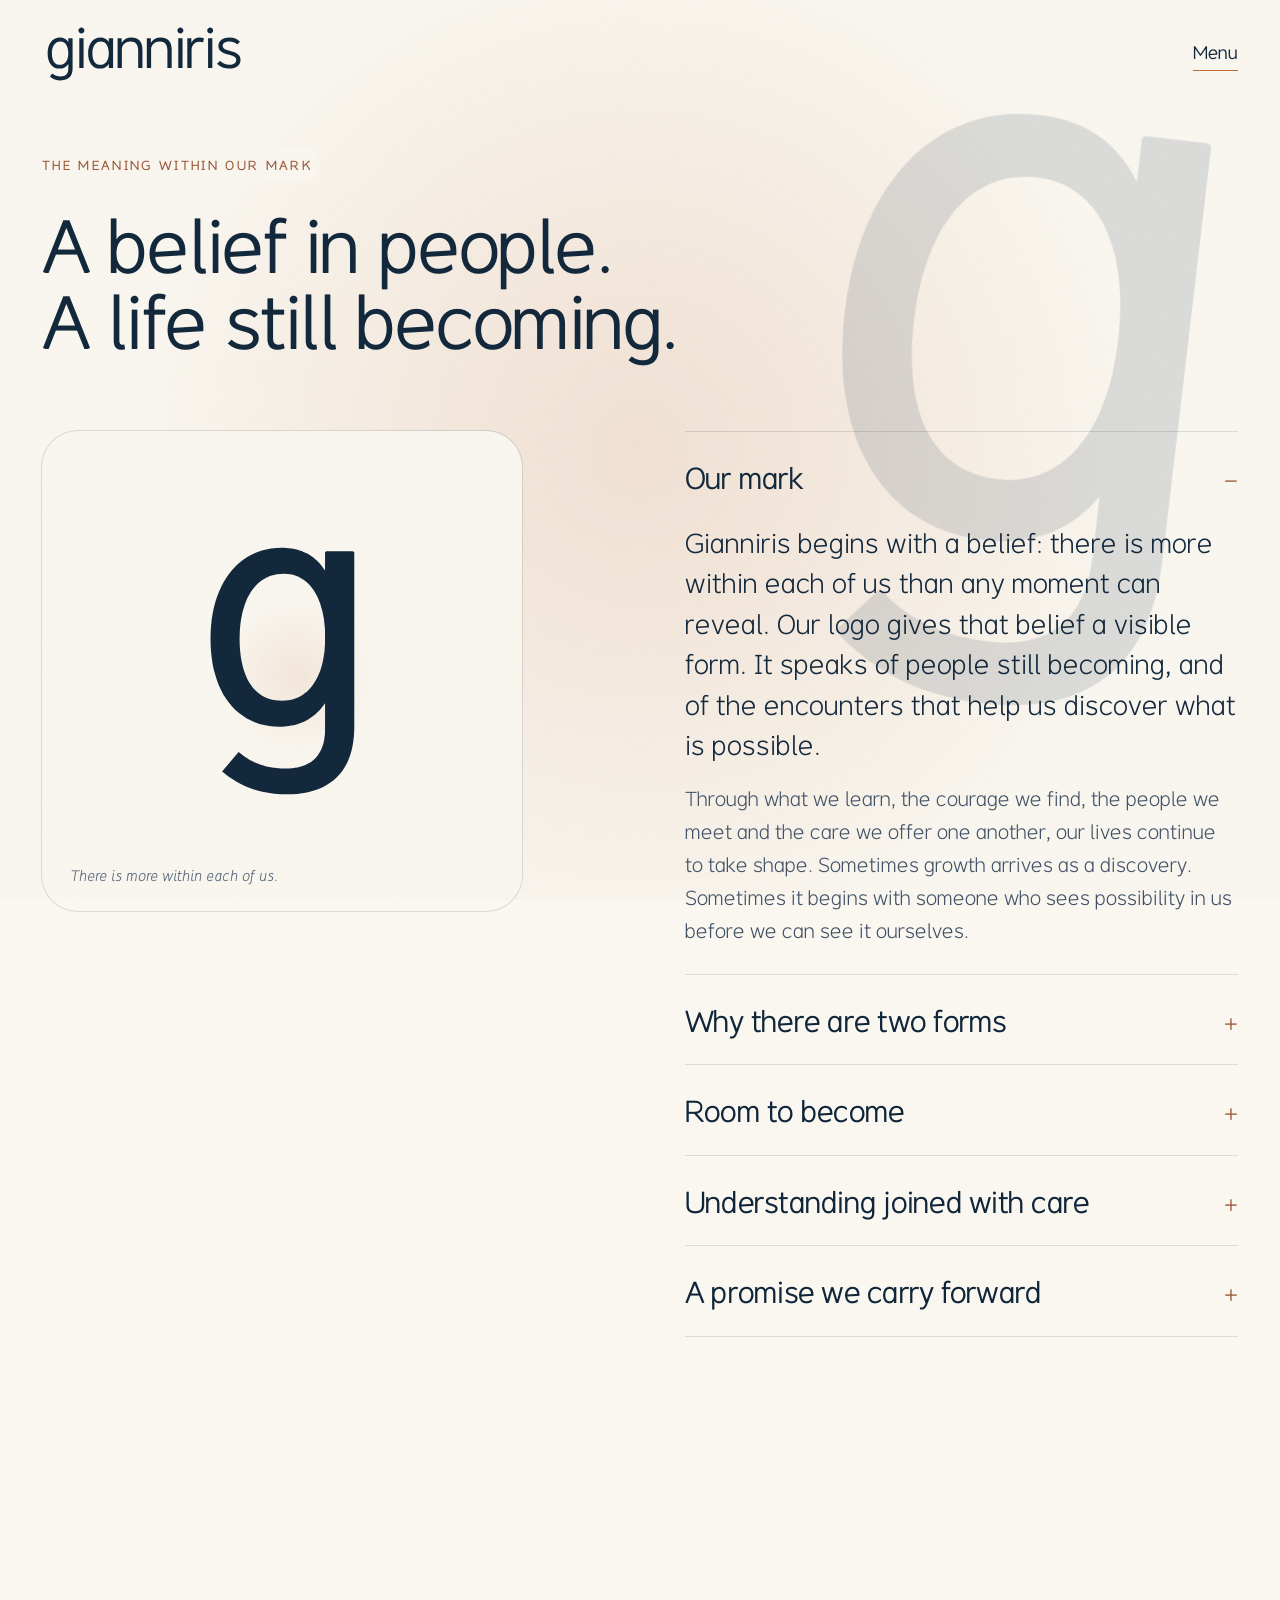
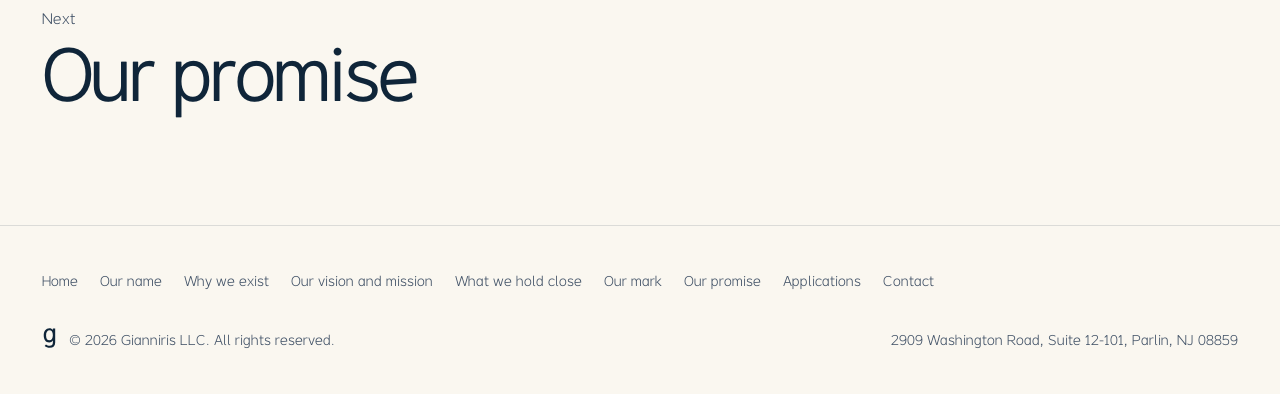
==== mark/index.html @ 57e2efe3 "C-WEB-20261125-01 Gianniris website first publish" ====
<!doctype html>
<html lang="en" data-mode="light" data-tone="day">
<head>
<meta charset="utf-8">
<meta name="viewport" content="width=device-width, initial-scale=1, viewport-fit=cover">
<title>Our mark | Gianniris</title>
<link rel="canonical" href="https://gianniris.com/mark/">
<meta name="description" content="A belief in people. A life still becoming.">
<link rel="icon" href="/img/favicon-32.png" sizes="32x32">
<link rel="apple-touch-icon" href="/img/apple-touch-icon.png">
<link rel="preload" href="/fonts/Gianniris-Medium.otf" as="font" type="font/otf" crossorigin>
<script>if(/^#dark(:|$)/.test(location.hash))document.documentElement.setAttribute('data-mode','dark')</script>
<link rel="stylesheet" href="/site.css">
</head>
<body class="p-mark" data-page="mark">
<div id="world" aria-hidden="true"><div class="halo"></div><div class="art" id="wart"><svg class="f" id="wa" viewBox="0 0 340 280"><path d="M211.5 28.3 L211.4 28.3 L211.3 28.4 L211.1 28.4 L211.0 28.4 L210.9 28.4 L210.8 28.5 L210.7 28.5 L210.6 28.6 L210.5 28.6 L210.4 28.7 L210.3 28.8 L210.2 28.9 L210.2 28.9 L210.1 29.0 L210.1 29.1 L210.0 29.2 L210.0 29.3 L209.9 29.5 L209.9 29.6 L209.9 29.7 L209.9 29.8 L209.9 30.0 L209.9 30.1 L209.9 46.4 L208.7 44.7 L207.5 43.0 L206.3 41.4 L205.0 39.9 L203.7 38.5 L202.3 37.1 L200.9 35.8 L199.4 34.6 L197.9 33.4 L196.4 32.3 L194.8 31.3 L193.1 30.4 L191.4 29.5 L189.7 28.8 L187.9 28.0 L186.1 27.4 L184.2 26.8 L182.2 26.4 L180.2 25.9 L178.2 25.6 L176.1 25.3 L173.9 25.2 L171.7 25.0 L169.4 25.0 L164.3 25.2 L159.4 25.7 L154.7 26.6 L150.1 27.8 L145.7 29.4 L141.6 31.3 L137.6 33.4 L133.8 35.9 L130.2 38.7 L126.8 41.8 L123.6 45.1 L120.7 48.7 L117.9 52.6 L115.4 56.7 L113.1 61.1 L111.0 65.7 L109.1 70.5 L107.5 75.6 L106.1 80.8 L105.0 86.3 L104.1 91.9 L103.5 97.7 L103.1 103.7 L103.0 109.9 L103.1 115.9 L103.5 121.8 L104.1 127.5 L104.9 133.0 L106.0 138.3 L107.4 143.4 L108.9 148.3 L110.7 153.0 L112.7 157.4 L114.9 161.6 L117.4 165.5 L120.1 169.2 L122.9 172.7 L126.0 175.9 L129.3 178.8 L132.8 181.4 L136.4 183.8 L140.3 185.8 L144.3 187.6 L148.6 189.1 L153.0 190.2 L157.6 191.0 L162.3 191.5 L167.3 191.7 L169.6 191.7 L171.8 191.5 L174.0 191.4 L176.2 191.1 L178.3 190.7 L180.3 190.3 L182.4 189.8 L184.4 189.2 L186.3 188.6 L188.2 187.8 L190.1 187.0 L191.9 186.1 L193.6 185.2 L195.3 184.1 L197.0 183.0 L198.6 181.8 L200.2 180.6 L201.7 179.2 L203.2 177.8 L204.6 176.3 L206.0 174.8 L207.3 173.1 L208.6 171.4 L209.9 169.7 L209.9 192.9 L209.8 196.1 L209.6 199.1 L209.2 202.0 L208.8 204.7 L208.2 207.3 L207.4 209.8 L206.6 212.1 L205.6 214.2 L204.4 216.3 L203.2 218.2 L201.8 219.9 L200.3 221.5 L198.7 223.0 L197.0 224.4 L195.1 225.6 L193.1 226.6 L191.0 227.6 L188.8 228.4 L186.5 229.1 L184.1 229.7 L181.6 230.1 L178.9 230.4 L176.2 230.6 L173.3 230.7 L171.0 230.6 L168.7 230.6 L166.5 230.4 L164.4 230.2 L162.3 230.0 L160.2 229.7 L158.2 229.4 L156.2 229.0 L154.2 228.5 L152.4 228.0 L150.5 227.4 L148.7 226.8 L146.9 226.1 L145.1 225.4 L143.4 224.6 L141.7 223.8 L140.1 222.9 L138.5 222.0 L136.9 221.0 L135.3 220.0 L133.7 218.9 L132.2 217.7 L130.7 216.5 L129.2 215.3 L113.8 233.4 L115.9 235.1 L117.9 236.7 L120.0 238.3 L122.2 239.8 L124.4 241.2 L126.6 242.6 L128.9 243.9 L131.2 245.1 L133.6 246.3 L136.0 247.4 L138.4 248.4 L140.9 249.3 L143.5 250.2 L146.0 251.0 L148.6 251.7 L151.3 252.4 L154.0 252.9 L156.7 253.4 L159.5 253.8 L162.3 254.2 L165.2 254.5 L168.0 254.7 L171.0 254.8 L173.9 254.8 L179.0 254.7 L183.8 254.4 L188.4 253.8 L192.9 253.0 L197.1 252.0 L201.1 250.8 L204.9 249.3 L208.5 247.6 L211.9 245.7 L215.1 243.6 L218.1 241.3 L220.9 238.7 L223.4 236.0 L225.8 233.0 L227.9 229.8 L229.8 226.4 L231.5 222.7 L233.0 218.9 L234.2 214.8 L235.2 210.6 L236.0 206.1 L236.6 201.4 L236.9 196.5 L237.0 191.4 L237.0 30.1 L237.0 30.0 L237.0 29.8 L237.0 29.7 L237.0 29.6 L237.0 29.5 L236.9 29.3 L236.9 29.2 L236.8 29.1 L236.8 29.0 L236.7 28.9 L236.7 28.9 L236.6 28.8 L236.5 28.7 L236.4 28.6 L236.3 28.6 L236.2 28.5 L236.1 28.5 L236.0 28.4 L235.9 28.4 L235.8 28.4 L235.7 28.4 L235.5 28.3 L235.4 28.3 L235.2 28.3 L211.7 28.3ZM166.6 167.4 L163.6 167.1 L160.7 166.6 L158.0 165.8 L155.3 164.9 L152.8 163.7 L150.4 162.3 L148.2 160.8 L146.0 159.0 L144.0 157.0 L142.1 154.9 L140.4 152.5 L138.8 150.0 L137.3 147.2 L136.0 144.3 L134.8 141.2 L133.7 137.9 L132.8 134.4 L132.0 130.8 L131.3 126.9 L130.8 122.9 L130.4 118.7 L130.2 114.4 L130.1 109.9 L130.2 105.4 L130.4 101.1 L130.8 96.8 L131.3 92.8 L132.0 88.9 L132.8 85.1 L133.8 81.5 L134.9 78.0 L136.1 74.7 L137.5 71.6 L139.1 68.7 L140.7 65.9 L142.6 63.4 L144.5 61.0 L146.6 58.8 L148.8 56.8 L151.2 55.1 L153.7 53.5 L156.3 52.2 L159.1 51.1 L162.0 50.3 L165.0 49.7 L168.2 49.3 L171.5 49.2 L174.4 49.3 L177.2 49.6 L179.9 50.2 L182.5 51.0 L185.0 52.0 L187.4 53.3 L189.7 54.7 L191.9 56.4 L194.0 58.3 L196.0 60.4 L197.8 62.6 L199.5 65.1 L201.1 67.8 L202.6 70.7 L203.9 73.7 L205.2 76.9 L206.2 80.4 L207.2 83.9 L208.0 87.7 L208.7 91.6 L209.2 95.7 L209.6 100.0 L209.8 104.4 L209.9 109.0 L209.8 113.4 L209.5 117.7 L209.2 121.9 L208.6 125.9 L207.9 129.7 L207.1 133.4 L206.1 136.9 L205.0 140.3 L203.7 143.4 L202.3 146.4 L200.7 149.2 L199.1 151.8 L197.3 154.3 L195.3 156.5 L193.3 158.6 L191.1 160.4 L188.8 162.1 L186.4 163.5 L183.9 164.7 L181.3 165.7 L178.5 166.5 L175.7 167.1 L172.7 167.4 L169.7 167.5Z"/></svg><svg class="f c" id="wb" viewBox="0 0 340 280"><path d="M0 0Z"/></svg></div></div>
<header class="bar" id="bar"><div class="wrap"><a class="home" href="/" aria-label="Gianniris home"><svg class="wordmark" viewBox="-6.6 -81.8 363.0 113.8" role="img" aria-label="Gianniris"><path class="i" d="M40.70 -53.00C40.40 -53.00 40.20 -52.80 40.20 -52.50L40.20 -46.10C36.80 -51.40 32.00 -54.10 25.40 -54.10C11.70 -54.10 3.40 -42.50 3.40 -26.00C3.40 -9.70 11.40 1.10 24.70 1.10C31.40 1.10 36.60 -1.80 40.20 -7.30L40.20 1.50C40.20 10.80 35.20 15.20 26.70 15.20C20.50 15.20 15.80 13.30 11.70 9.90L7.40 15.10C12.60 19.60 19.10 22.00 26.90 22.00C40.50 22.00 47.80 14.80 47.80 1.00L47.80 -52.50C47.80 -52.80 47.60 -53.00 47.30 -53.00ZM25.50 -5.70C16.20 -5.70 11.00 -13.30 11.00 -26.00C11.00 -38.80 16.50 -47.30 26.10 -47.30C34.90 -47.30 40.20 -39.20 40.20 -26.30C40.20 -13.60 34.50 -5.70 25.50 -5.70ZM59.70 -0.50C59.70 -0.20 59.90 0.00 60.20 0.00L66.80 0.00C67.10 0.00 67.30 -0.20 67.30 -0.50L67.30 -52.50C67.30 -52.80 67.10 -53.00 66.80 -53.00L60.20 -53.00C59.90 -53.00 59.70 -52.80 59.70 -52.50ZM68.80 -66.50C68.80 -69.40 66.40 -71.80 63.50 -71.80C60.60 -71.80 58.20 -69.40 58.20 -66.50C58.20 -63.60 60.60 -61.20 63.50 -61.20C66.40 -61.20 68.80 -63.60 68.80 -66.50ZM112.20 -0.50C112.20 -0.20 112.40 0.00 112.70 0.00L119.30 0.00C119.60 0.00 119.80 -0.20 119.80 -0.50L119.80 -52.50C119.80 -52.80 119.60 -53.00 119.30 -53.00L112.70 -53.00C112.40 -53.00 112.20 -52.80 112.20 -52.50L112.20 -46.10C108.80 -51.40 104.00 -54.10 97.40 -54.10C83.70 -54.10 75.40 -42.50 75.40 -26.00C75.40 -9.70 83.40 1.10 96.70 1.10C103.40 1.10 108.60 -1.80 112.20 -7.30ZM97.50 -5.70C88.20 -5.70 83.00 -13.30 83.00 -26.00C83.00 -38.80 88.50 -47.30 98.10 -47.30C106.90 -47.30 112.20 -39.20 112.20 -26.30C112.20 -13.60 106.50 -5.70 97.50 -5.70ZM127.80 -0.50C127.80 -0.20 128.00 0.00 128.30 0.00L134.90 0.00C135.20 0.00 135.40 -0.20 135.40 -0.50L135.40 -32.90C135.40 -41.70 142.10 -47.30 151.00 -47.30C159.90 -47.30 164.40 -41.70 164.40 -31.90L164.40 -0.50C164.40 -0.20 164.60 0.00 164.90 0.00L171.50 0.00C171.80 0.00 172.00 -0.20 172.00 -0.50L172.00 -32.70C172.00 -46.60 164.90 -54.10 152.50 -54.10C144.80 -54.10 139.00 -50.90 135.00 -45.10L135.00 -52.50C135.00 -52.80 134.80 -53.00 134.50 -53.00L128.30 -53.00C128.00 -53.00 127.80 -52.80 127.80 -52.50ZM179.80 -0.50C179.80 -0.20 180.00 0.00 180.30 0.00L186.90 0.00C187.20 0.00 187.40 -0.20 187.40 -0.50L187.40 -32.90C187.40 -41.70 194.10 -47.30 203.00 -47.30C211.90 -47.30 216.40 -41.70 216.40 -31.90L216.40 -0.50C216.40 -0.20 216.60 0.00 216.90 0.00L223.50 0.00C223.80 0.00 224.00 -0.20 224.00 -0.50L224.00 -32.70C224.00 -46.60 216.90 -54.10 204.50 -54.10C196.80 -54.10 191.00 -50.90 187.00 -45.10L187.00 -52.50C187.00 -52.80 186.80 -53.00 186.50 -53.00L180.30 -53.00C180.00 -53.00 179.80 -52.80 179.80 -52.50ZM235.70 -0.50C235.70 -0.20 235.90 0.00 236.20 0.00L242.80 0.00C243.10 0.00 243.30 -0.20 243.30 -0.50L243.30 -52.50C243.30 -52.80 243.10 -53.00 242.80 -53.00L236.20 -53.00C235.90 -53.00 235.70 -52.80 235.70 -52.50ZM244.80 -66.50C244.80 -69.40 242.40 -71.80 239.50 -71.80C236.60 -71.80 234.20 -69.40 234.20 -66.50C234.20 -63.60 236.60 -61.20 239.50 -61.20C242.40 -61.20 244.80 -63.60 244.80 -66.50ZM251.80 -0.50C251.80 -0.20 252.00 0.00 252.30 0.00L258.90 0.00C259.20 0.00 259.40 -0.20 259.40 -0.50L259.40 -32.00C259.40 -41.40 265.50 -46.90 273.10 -46.90C275.50 -46.90 277.80 -46.50 279.90 -45.70L281.40 -52.80C279.10 -53.70 276.50 -54.10 274.10 -54.10C267.10 -54.10 261.90 -50.80 259.00 -44.80L259.00 -52.50C259.00 -52.80 258.80 -53.00 258.50 -53.00L252.30 -53.00C252.00 -53.00 251.80 -52.80 251.80 -52.50ZM288.70 -0.50C288.70 -0.20 288.90 0.00 289.20 0.00L295.80 0.00C296.10 0.00 296.30 -0.20 296.30 -0.50L296.30 -52.50C296.30 -52.80 296.10 -53.00 295.80 -53.00L289.20 -53.00C288.90 -53.00 288.70 -52.80 288.70 -52.50ZM297.80 -66.50C297.80 -69.40 295.40 -71.80 292.50 -71.80C289.60 -71.80 287.20 -69.40 287.20 -66.50C287.20 -63.60 289.60 -61.20 292.50 -61.20C295.40 -61.20 297.80 -63.60 297.80 -66.50ZM345.10 -47.20C340.50 -51.70 334.40 -54.10 327.30 -54.10C314.90 -54.10 307.10 -48.20 307.10 -39.10C307.10 -30.20 314.00 -26.80 324.70 -24.00C334.10 -21.50 338.80 -19.40 338.80 -14.30C338.80 -9.00 334.20 -5.70 326.80 -5.70C320.10 -5.70 314.60 -8.10 310.10 -12.30C309.80 -12.50 309.60 -12.50 309.40 -12.20L305.00 -7.80C304.90 -7.60 304.70 -7.60 304.70 -7.40C304.70 -7.20 304.90 -7.20 305.10 -7.10C310.70 -1.70 318.00 1.10 326.60 1.10C339.00 1.10 346.40 -5.10 346.40 -14.80C346.40 -23.50 339.60 -27.50 328.50 -30.40C319.10 -32.90 314.70 -34.60 314.70 -39.70C314.70 -44.50 319.40 -47.30 327.00 -47.30C332.20 -47.30 336.60 -45.50 340.20 -42.30C340.50 -42.10 340.70 -42.10 341.00 -42.40L345.00 -46.40C345.30 -46.70 345.30 -46.90 345.10 -47.20Z"/></svg></a><a class="menu" id="menu" href="#pages">Menu</a></div></header>
<nav id="nav" class="over" aria-label="Menu" hidden><div class="wrap"><div class="bigl"><a href="/name/">Our name</a><a href="/why/">Why we exist</a><a href="/vision/">Our vision and mission</a><a href="/values/">What we hold close</a><a href="/mark/" aria-current="page">Our mark</a><a href="/promise/">Our promise</a></div><div class="small"><a href="/#applications">Applications</a><a href="/#contact">Contact</a><button class="mode" id="mode" type="button" aria-pressed="false" aria-label="Dark mode"><span class="knob" aria-hidden="true"></span><span class="txt">Dark</span></button></div></div></nav>
<main id="top">
  <section class="scene full" id="mark" data-t="day">
    <div class="wrap">
      <p class="chapter" data-reveal><i>VII</i>The meaning within our mark</p>
      <h1 class="big" data-reveal style="--d:1;max-width:12em">A belief in people. A life still becoming.</h1>
      <div class="markgrid">
        <div class="markart" id="markart" data-focus="intro" aria-hidden="true">
          <div class="g"></div>
          <svg viewBox="0 0 340 280"><path class="fa" d="M211.4 28.3 L211.3 28.4 L211.1 28.4 L211.0 28.4 L210.9 28.4 L210.8 28.5 L210.7 28.5 L210.6 28.6 L210.5 28.6 L210.4 28.7 L210.3 28.8 L210.2 28.9 L210.2 28.9 L210.1 29.0 L210.1 29.1 L210.0 29.2 L210.0 29.3 L209.9 29.5 L209.9 29.6 L209.9 29.7 L209.9 29.8 L209.9 30.0 L209.9 30.1 L209.9 46.4 L208.7 44.7 L207.5 43.0 L206.3 41.4 L205.0 39.9 L203.7 38.5 L202.3 37.1 L200.9 35.8 L199.4 34.6 L197.9 33.4 L196.4 32.3 L194.8 31.3 L193.1 30.4 L191.4 29.5 L189.7 28.8 L187.9 28.0 L186.1 27.4 L184.2 26.8 L182.2 26.4 L180.2 25.9 L178.2 25.6 L176.1 25.3 L173.9 25.2 L171.7 25.0 L169.4 25.0 L164.3 25.2 L159.4 25.7 L154.7 26.6 L150.1 27.8 L145.7 29.4 L141.6 31.3 L137.6 33.4 L133.8 35.9 L130.2 38.7 L126.8 41.8 L123.6 45.1 L120.7 48.7 L117.9 52.6 L115.4 56.7 L113.1 61.1 L111.0 65.7 L109.1 70.5 L107.5 75.6 L106.1 80.8 L105.0 86.3 L104.1 91.9 L103.5 97.7 L103.1 103.7 L103.0 109.9 L103.1 115.9 L103.5 121.8 L104.1 127.5 L104.9 133.0 L106.0 138.3 L107.4 143.4 L108.9 148.3 L110.7 153.0 L112.7 157.4 L114.9 161.6 L117.4 165.5 L120.1 169.2 L122.9 172.7 L126.0 175.9 L129.3 178.8 L132.8 181.4 L136.4 183.8 L140.3 185.8 L144.3 187.6 L148.6 189.1 L153.0 190.2 L157.6 191.0 L162.3 191.5 L167.3 191.7 L169.6 191.7 L171.8 191.5 L174.0 191.4 L176.2 191.1 L178.3 190.7 L180.3 190.3 L182.4 189.8 L184.4 189.2 L186.3 188.6 L188.2 187.8 L190.1 187.0 L191.9 186.1 L193.6 185.2 L195.3 184.1 L197.0 183.0 L198.6 181.8 L200.2 180.6 L201.7 179.2 L203.2 177.8 L204.6 176.3 L206.0 174.8 L207.3 173.1 L208.6 171.4 L209.9 169.7 L209.9 192.9 L209.8 196.1 L209.6 199.1 L209.2 202.0 L209.0 203.5 L211.5 203.5 L211.5 28.3ZM163.6 167.1 L160.7 166.6 L158.0 165.8 L155.3 164.9 L152.8 163.7 L150.4 162.3 L148.2 160.8 L146.0 159.0 L144.0 157.0 L142.1 154.9 L140.4 152.5 L138.8 150.0 L137.3 147.2 L136.0 144.3 L134.8 141.2 L133.7 137.9 L132.8 134.4 L132.0 130.8 L131.3 126.9 L130.8 122.9 L130.4 118.7 L130.2 114.4 L130.1 109.9 L130.2 105.4 L130.4 101.1 L130.8 96.8 L131.3 92.8 L132.0 88.9 L132.8 85.1 L133.8 81.5 L134.9 78.0 L136.1 74.7 L137.5 71.6 L139.1 68.7 L140.7 65.9 L142.6 63.4 L144.5 61.0 L146.6 58.8 L148.8 56.8 L151.2 55.1 L153.7 53.5 L156.3 52.2 L159.1 51.1 L162.0 50.3 L165.0 49.7 L168.2 49.3 L171.5 49.2 L174.4 49.3 L177.2 49.6 L179.9 50.2 L182.5 51.0 L185.0 52.0 L187.4 53.3 L189.7 54.7 L191.9 56.4 L194.0 58.3 L196.0 60.4 L197.8 62.6 L199.5 65.1 L201.1 67.8 L202.6 70.7 L203.9 73.7 L205.2 76.9 L206.2 80.4 L207.2 83.9 L208.0 87.7 L208.7 91.6 L209.2 95.7 L209.6 100.0 L209.8 104.4 L209.9 109.0 L209.8 113.4 L209.5 117.7 L209.2 121.9 L208.6 125.9 L207.9 129.7 L207.1 133.4 L206.1 136.9 L205.0 140.3 L203.7 143.4 L202.3 146.4 L200.7 149.2 L199.1 151.8 L197.3 154.3 L195.3 156.5 L193.3 158.6 L191.1 160.4 L188.8 162.1 L186.4 163.5 L183.9 164.7 L181.3 165.7 L178.5 166.5 L175.7 167.1 L172.7 167.4 L169.7 167.5 L166.6 167.4Z"/><path class="fb" d="M211.4 28.3 L211.3 28.4 L211.1 28.4 L211.0 28.4 L210.9 28.4 L210.8 28.5 L210.7 28.5 L210.6 28.6 L210.5 28.6 L210.4 28.7 L210.3 28.8 L210.2 28.9 L210.2 28.9 L210.1 29.0 L210.1 29.1 L210.0 29.2 L210.0 29.3 L209.9 29.5 L209.9 29.6 L209.9 29.7 L209.9 29.8 L209.9 30.0 L209.9 30.1 L209.9 46.4 L209.7 46.2 L209.7 103.0 L209.8 104.4 L209.9 109.0 L209.8 113.4 L209.7 114.7 L209.7 169.9 L209.9 169.7 L209.9 192.9 L209.8 196.1 L209.7 197.3 L209.7 203.5 L209.0 203.5 L208.8 204.7 L208.2 207.3 L207.4 209.8 L206.6 212.1 L205.6 214.2 L204.4 216.3 L203.2 218.2 L201.8 219.9 L200.3 221.5 L198.7 223.0 L197.0 224.4 L195.1 225.6 L193.1 226.6 L191.0 227.6 L188.8 228.4 L186.5 229.1 L184.1 229.7 L181.6 230.1 L178.9 230.4 L176.2 230.6 L173.3 230.7 L171.0 230.6 L168.7 230.6 L166.5 230.4 L164.4 230.2 L162.3 230.0 L160.2 229.7 L158.2 229.4 L156.2 229.0 L154.2 228.5 L152.4 228.0 L150.5 227.4 L148.7 226.8 L146.9 226.1 L145.1 225.4 L143.4 224.6 L141.7 223.8 L140.1 222.9 L138.5 222.0 L136.9 221.0 L135.3 220.0 L133.7 218.9 L132.2 217.7 L130.7 216.5 L129.2 215.3 L113.8 233.4 L115.9 235.1 L117.9 236.7 L120.0 238.3 L122.2 239.8 L124.4 241.2 L126.6 242.6 L128.9 243.9 L131.2 245.1 L133.6 246.3 L136.0 247.4 L138.4 248.4 L140.9 249.3 L143.5 250.2 L146.0 251.0 L148.6 251.7 L151.3 252.4 L154.0 252.9 L156.7 253.4 L159.5 253.8 L162.3 254.2 L165.2 254.5 L168.0 254.7 L171.0 254.8 L173.9 254.8 L179.0 254.7 L183.8 254.4 L188.4 253.8 L192.9 253.0 L197.1 252.0 L201.1 250.8 L204.9 249.3 L208.5 247.6 L211.9 245.7 L215.1 243.6 L218.1 241.3 L220.9 238.7 L223.4 236.0 L225.8 233.0 L227.9 229.8 L229.8 226.4 L231.5 222.7 L233.0 218.9 L234.2 214.8 L235.2 210.6 L236.0 206.1 L236.6 201.4 L236.9 196.5 L237.0 191.4 L237.0 30.1 L237.0 30.0 L237.0 29.8 L237.0 29.7 L237.0 29.6 L237.0 29.5 L236.9 29.3 L236.9 29.2 L236.8 29.1 L236.8 29.0 L236.7 28.9 L236.7 28.9 L236.6 28.8 L236.5 28.7 L236.4 28.6 L236.3 28.6 L236.2 28.5 L236.1 28.5 L236.0 28.4 L235.9 28.4 L235.8 28.4 L235.7 28.4 L235.5 28.3 L235.4 28.3 L235.2 28.3 L211.7 28.3 L211.5 28.3Z"/></svg>
          <span class="cap" id="markcap">There is more within each of us.</span>
        </div>
        <div class="parts acc"><details name="mark" data-part="intro" data-cap="There is more within each of us." open><summary><h2>Our mark</h2></summary><div class="d">
            <p class="lead">Gianniris begins with a belief: there is more within each of us than any moment can reveal. Our logo gives that belief a visible form. It speaks of people still becoming, and of the encounters that help us discover what is possible.</p>
            <p>Through what we learn, the courage we find, the people we meet and the care we offer one another, our lives continue to take shape. Sometimes growth arrives as a discovery. Sometimes it begins with someone who sees possibility in us before we can see it ourselves.</p></div></details>
<details name="mark" data-part="forms" data-cap="Two forms, turned toward each other."><summary><h2>Why there are two forms</h2></summary><div class="d">
            <p>Our mark is a lowercase g, drawn in two distinct forms that turn toward one another. Each has its own shape and character. Together, they make a letter that neither could make alone.</p>
            <p>There are two because human encounters are at the heart of becoming. A teacher notices a strength. A friend listens without judgment. A mentor offers encouragement. Someone takes the time to understand, and that care helps another person find the confidence to grow.</p>
            <p>The forms can represent a person and someone who believes in their potential. Their meaning leaves room for many relationships, and for the ways we give and receive care throughout our lives. Each remains distinct. Each brings something of their own to the encounter.</p>
            <p>We carry something of those encounters forward in our choices, our confidence and the possibilities we become willing to pursue. In time, we may become the person who helps someone else believe.</p></div></details>
<details name="mark" data-part="room" data-cap="Room to become."><summary><h2>Room to become</h2></summary><div class="d">
            <p>As the two forms part, a curved, open space appears between them. It gives each room to remain itself, and room for something new to emerge.</p>
            <p>That openness matters. We cannot choose another person's dreams or decide who they should become. We can offer understanding, create opportunity, and care enough to walk beside them as they find their way. Their direction remains their own.</p>
            <p>The gentle curves give the mark a sense of movement and possibility. Becoming continues through every age and chapter of life. There is always room to learn, to discover a strength, to begin again, or to help another person go further.</p></div></details>
<details name="mark" data-part="color" data-cap="Understanding joined with care."><summary><h2>Understanding joined with care</h2></summary><div class="d">
            <p>The deep navy brings a sense of thoughtfulness and steadiness. The warm copper brings the warmth of human presence. Together, they reflect the meaning at the heart of Gianniris: thought and understanding joined with care.</p>
            <p>Understanding helps us recognize what someone needs, what they carry, and what might become possible for them. Care gives us a reason to act on what we see. Their meeting is where our work begins.</p>
            <div class="sw"><span><i style="background:#0F2539"></i>Navy</span><span><i style="background:#C26633"></i>Copper</span><span><i style="background:#FAF7F0"></i>Ivory</span></div></div></details>
<details name="mark" data-part="promise" data-cap="May the good continue."><summary><h2>A promise we carry forward</h2></summary><div class="d">
            <p>Our logo reminds us of the responsibility we accept whenever our work becomes part of someone's life. Its meaning will grow through the care with which we do that work, and through what becomes possible for others because of it.</p>
            <p>May it give a student more confidence to wonder. A parent more room to be present. Someone facing uncertainty the courage to begin again. May the things we create help people discover their own direction and grow into possibilities they have yet to imagine.</p>
            <p>And may the good continue through them, reaching lives we may never know. That is what we hope our mark will come to stand for: people becoming more fully themselves, and carrying the care they have received into the lives of others.</p></div></details>
</div></div></div></section>
<a class="next" href="/promise/" data-t="day"><span class="wrap"><small>Next</small><b>Our promise</b></span></a>
</main>
<footer>
  <div class="wrap"><span class="sr" id="say" role="status"></span><nav class="pages" id="pages" aria-label="Pages"><a href="/">Home</a><a href="/name/">Our name</a><a href="/why/">Why we exist</a><a href="/vision/">Our vision and mission</a><a href="/values/">What we hold close</a><a href="/mark/">Our mark</a><a href="/promise/">Our promise</a><a href="/#applications">Applications</a><a href="/#contact">Contact</a></nav>
    <div class="row">
      <svg viewBox="105 60 190 280" aria-hidden="true"><path class="fa" transform="translate(115.9,252.7) scale(3.285)" d="M39.40 -53.00C39.00 -53.00 38.80 -52.80 38.80 -52.40L38.80 -47.00C35.80 -51.70 31.50 -54.10 25.40 -54.10C11.70 -54.10 3.40 -42.50 3.40 -26.00C3.40 -9.70 11.40 1.10 24.70 1.10C30.80 1.10 35.60 -1.40 38.80 -6.20L38.80 1.50C38.80 10.10 34.40 14.00 26.70 14.00C20.50 14.00 16.00 12.30 12.10 8.90L7.00 14.90C12.30 19.50 19.00 22.00 26.90 22.00C40.50 22.00 47.80 14.80 47.80 1.00L47.80 -52.40C47.80 -52.80 47.60 -53.00 47.20 -53.00ZM25.50 -6.90C17.10 -6.90 12.40 -13.80 12.40 -26.00C12.40 -38.00 17.20 -46.10 26.10 -46.10C33.90 -46.10 38.80 -38.60 38.80 -26.30C38.80 -14.30 33.70 -6.90 25.50 -6.90Z"/></svg>
      <span>© 2026 Gianniris LLC. All rights reserved.</span>
    </div>
    <span>2909 Washington Road, Suite 12-101, Parlin, NJ 08859</span>
  </div>
</footer>
<script src="/site.js" defer></script>
</body>
</html>
---- site.css ----
/* Layout: a film in chapters. Ivory "day" scenes and navy "night" scenes alternate; the two forms of the mark travel through the story and meet in the promise. One face (Gianniris), large and quiet; copper only where care shows. */
@font-face{font-family:"Gianniris";src:url("/fonts/Gianniris-Regular.otf") format("opentype");font-weight:400;font-style:normal;font-display:swap}
@font-face{font-family:"Gianniris";src:url("/fonts/Gianniris-Medium.otf") format("opentype");font-weight:500;font-style:normal;font-display:swap}
@font-face{font-family:"Gianniris";src:url("/fonts/Gianniris-Semibold.otf") format("opentype");font-weight:600;font-style:normal;font-display:swap}
@font-face{font-family:"Gianniris";src:url("/fonts/Gianniris-Italic.otf") format("opentype");font-weight:400;font-style:italic;font-display:swap}
:root{
  --ground:#FAF7F0;  --ground-2:#F1EBDF;  --card:#FFFDF8;  --ink:#0F2539;  --ink-2:#55667A;  --line:rgba(15,37,57,.13);
  --copper:#C26633;  --copper-ink:#9A5634;
  --night:#0F2539;   --night-2:#0A1A29;   --night-ink:#FAF7F0; --night-sub:#B7C2CE; --night-line:rgba(250,247,240,.14);
  --glow:rgba(194,102,51,.30);  --shade:rgba(15,37,57,.35);
  --grain-op:.05;  --logo-op:.24;
  --brand-navy:#0F2539; --brand-copper:#C26633; --logo-copper:#C26633; --plate:#FAF7F0; --plate-ink:#55667A;
  --ff:"Gianniris","Avenir Next","Avenir","Nunito Sans",system-ui,-apple-system,sans-serif;
  --ease:cubic-bezier(.16,1,.3,1);
  --t-body:clamp(17px,.45vw + 15px,20px);
  --t-lead:clamp(21px,1vw + 16px,27px);
  --t-h3:clamp(26px,1.8vw + 18px,40px);
  --t-h2:clamp(40px,4.4vw + 18px,92px);
  --t-hero:clamp(48px,6.6vw + 16px,132px);
  --gl:max(22px,env(safe-area-inset-left,0px)); --gr:max(22px,env(safe-area-inset-right,0px));
  color-scheme:light;
}
:root[data-mode="dark"]{
  --ground:#000000;  --ground-2:#0E1013;  --card:#0B0D10;  --ink:#F3EEE4;  --ink-2:#A3ABB6;  --line:rgba(243,238,228,.13);
  --copper:#D2733C;  --copper-ink:#E3A17B;
  --night:#0C1825;   --night-2:#08121C;   --night-ink:#F3EEE4; --night-sub:#9AA6B3; --night-line:rgba(243,238,228,.12);
  --glow:rgba(210,115,60,.26);  --shade:rgba(0,0,0,.9);
  --grain-op:.07;  --logo-op:.3;  --logo-copper:#D2733C;
  color-scheme:dark;
}
*{box-sizing:border-box}
html{scroll-behavior:smooth;scroll-padding-top:110px;-webkit-text-size-adjust:100%}
body{margin:0;background:var(--ground);color:var(--ink);font:400 var(--t-body)/1.65 var(--ff);-webkit-font-smoothing:antialiased;text-rendering:optimizeLegibility;overflow-x:hidden;transition:background .6s var(--ease),color .6s var(--ease)}
body::before{content:"";position:fixed;inset:0 0 auto;height:env(safe-area-inset-top,0px);z-index:60;background:var(--ground)}
/* film grain */
body::after{content:"";position:fixed;inset:0;z-index:70;pointer-events:none;opacity:var(--grain-op);background-image:url("data:image/svg+xml;utf8,<svg xmlns='http://www.w3.org/2000/svg' width='160' height='160'><filter id='n'><feTurbulence type='fractalNoise' baseFrequency='.9' numOctaves='2' stitchTiles='stitch'/></filter><rect width='100%' height='100%' filter='url(%23n)'/></svg>")}
a{color:inherit}
/* no selecting or copying text, except the contact details */
body{-webkit-user-select:none;user-select:none;-webkit-touch-callout:none}
.contact address,.contact code,.contact .mailto{-webkit-user-select:text;user-select:text;-webkit-touch-callout:default}
img,svg{-webkit-user-drag:none;user-drag:none}
p{margin:0}
h1,h2,h3{margin:0;font-weight:500;letter-spacing:-.025em;text-wrap:balance}
.wrap{max-width:1240px;margin:0 auto;padding-left:var(--gl);padding-right:var(--gr)}
.chapter{display:flex;align-items:baseline;gap:18px;font-size:13px;font-weight:600;letter-spacing:.18em;text-transform:uppercase;color:var(--copper-ink)}
.chapter i{font-style:normal;font-weight:500;letter-spacing:.06em;color:var(--ink-2)}
.chapter::after{content:"";flex:1;max-width:120px;height:1px;background:currentColor;opacity:.4;align-self:center}
.night .chapter,.finale .chapter{color:var(--copper)} .night .chapter i,.finale .chapter i{color:var(--night-sub)}
:focus-visible{outline:2px solid var(--copper);outline-offset:4px;border-radius:4px}
.only-light{display:block} .only-dark{display:none}
:root[data-mode="dark"] .only-light{display:none} :root[data-mode="dark"] .only-dark{display:block}

/* reveal: elements rise into place as they enter. Starts faint, never hidden. */
.js [data-reveal]{opacity:.16;transform:translate3d(0,28px,0);transition:opacity 1.6s var(--ease),transform 1.6s var(--ease);transition-delay:calc(var(--d,0) * 110ms)}
.js [data-reveal].in{opacity:1;transform:none}
@media (prefers-reduced-motion:reduce){.js [data-reveal]{opacity:1;transform:none;transition:none}}

/* header */
.bar{position:fixed;top:env(safe-area-inset-top,0px);left:0;right:0;z-index:50;transition:background .5s var(--ease),box-shadow .5s var(--ease)}
.bar .wrap{display:flex;align-items:center;gap:16px;height:108px;transition:height .5s var(--ease)}
.bar.solid{background:color-mix(in srgb,var(--ground) 82%,transparent);backdrop-filter:blur(18px) saturate(1.3);-webkit-backdrop-filter:blur(18px) saturate(1.3);box-shadow:0 1px 0 var(--line)}
.wordmark{display:block;height:64px;width:auto}
@media (max-width:520px){.wordmark{height:48px}.bar .wrap{height:88px}}
.wordmark .i{fill:var(--ink);transition:fill .5s} .wordmark .c{fill:var(--logo-copper)}
.bar nav{margin-left:auto;display:flex;gap:2px}
.bar nav a{text-decoration:none;font-size:15px;font-weight:500;color:var(--ink-2);padding:8px 13px;border-radius:999px;transition:color .3s,background .3s}
.bar nav a:hover{color:var(--ink);background:color-mix(in srgb,var(--ink) 6%,transparent)}
@media (max-width:980px){.bar nav a:not(.keep){display:none}}
@media (max-width:350px){.wordmark{height:40px}}
.mode{display:inline-flex;align-items:center;gap:9px;padding:7px 13px 7px 8px;border-radius:999px;border:1px solid var(--line);background:transparent;color:var(--ink);font:500 14px var(--ff);cursor:pointer}
.mode .knob{width:32px;height:19px;border-radius:999px;border:1px solid var(--line);position:relative;background:var(--ground-2)}
.mode .knob::after{content:"";position:absolute;top:2px;left:2px;width:13px;height:13px;border-radius:50%;background:var(--copper);transition:transform .35s var(--ease)}
.mode[aria-pressed="true"] .knob::after{transform:translateX(13px)}

/* opening */
.hero{position:relative;min-height:min(100svh,980px);display:flex;align-items:center;overflow:hidden;padding-block:150px 110px}
.hero .wrap{position:relative;z-index:2;width:100%}
.hero .say{display:flex;flex-wrap:wrap;gap:6px 16px;align-items:center;font-size:15px;color:var(--ink-2);letter-spacing:.02em}
.hero .say b{font-weight:600;color:var(--ink);letter-spacing:.14em;text-transform:uppercase;font-size:13px}
.hero .say .dot{width:5px;height:5px;border-radius:50%;background:var(--copper)}
.hero h1{margin-top:30px;font-size:var(--t-hero);line-height:.98;letter-spacing:-.035em;max-width:10.5em}
.hero h1 .line{display:block;overflow:hidden;padding:.04em .08em .22em 0;margin-bottom:-.18em}
.hero h1 .line > span{display:block}
.hero h1 em{font-style:normal;color:var(--copper-ink)}
.hero .sub{margin-top:34px;font-size:var(--t-lead);color:var(--ink-2);max-width:26em;line-height:1.45}
.cue{position:absolute;left:50%;bottom:26px;z-index:2;transform:translateX(-50%);display:flex;flex-direction:column;align-items:center;gap:10px;font-size:12px;letter-spacing:.2em;text-transform:uppercase;color:var(--ink-2);text-decoration:none}
.cue i{width:1px;height:44px;background:linear-gradient(var(--ink-2),transparent);transform-origin:top}
@media (prefers-reduced-motion:no-preference){
  .hero h1 .line > span{animation:rise 1.5s var(--ease) both;animation-delay:calc(.25s + var(--d,0) * .16s)}
  .hero .say,.hero .sub{animation:fade 1.6s var(--ease) both}
  .hero .say{animation-delay:.1s} .hero .sub{animation-delay:.9s}
  .cue i{animation:drip 2.6s 1.6s var(--ease) infinite}
}
@keyframes rise{from{transform:translateY(105%)}to{transform:none}}
@keyframes fade{from{opacity:0;transform:translateY(14px)}to{opacity:1;transform:none}}
@keyframes drip{0%{transform:scaleY(0)}45%{transform:scaleY(1)}100%{transform:scaleY(1);opacity:0}}

.stage{position:absolute;inset:0;z-index:1;pointer-events:none;will-change:opacity}
.stage .halo{position:absolute;right:-6vw;top:50%;width:min(78vw,1000px);aspect-ratio:1;transform:translateY(-50%);border-radius:50%;background:radial-gradient(closest-side,var(--glow),transparent 72%);opacity:.5}
.stage .art{position:absolute;right:-4vw;top:50%;width:min(62vw,860px);aspect-ratio:340/280;transform:translate3d(0,-50%,0);opacity:var(--logo-op)}
.stage .form{position:absolute;inset:0;will-change:transform}
.stage .form svg{display:block;width:100%;height:100%;overflow:visible;will-change:transform}
.stage .fa path{fill:var(--ink)} .stage .fb path{fill:var(--copper)}
@media (prefers-reduced-motion:no-preference){
  .stage .fa svg{transform-origin:35% 50%;animation:inA 2.8s var(--ease) both, breathe 16s 2.8s ease-in-out infinite alternate}
  .stage .fb svg{transform-origin:72% 60%;animation:inB 2.8s var(--ease) both, breathe 18s 2.8s ease-in-out infinite alternate-reverse}
}
@keyframes inA{from{transform:translate3d(-70px,30px,0) rotate(-6deg);opacity:0}to{transform:translate3d(0,0,0);opacity:1}}
@keyframes inB{from{transform:translate3d(90px,-40px,0) rotate(8deg);opacity:0}to{transform:translate3d(0,0,0);opacity:1}}
@keyframes breathe{from{transform:translate3d(0,0,0) rotate(0)}to{transform:translate3d(0,-6px,0) rotate(1.6deg)}}
@media (max-width:820px){.stage .art{right:-30vw;top:24%;width:96vw;opacity:calc(var(--logo-op) * .8)}.stage .halo{right:-40vw;top:24%;width:120vw}}

/* scenes */
.scene{position:relative;padding-block:clamp(110px,15vw,210px)}
.night{background:var(--night);color:var(--night-ink)}
.day2{background:var(--ground-2)}
:is(h1,h2).big{font-size:var(--t-h2);line-height:1.02;margin-top:28px}
.lead{font-size:var(--t-lead);line-height:1.5;color:var(--ink-2)}
.night .lead{color:var(--night-sub)}

/* name */
.namegrid{display:grid;grid-template-columns:minmax(0,1fr) minmax(0,1.15fr);gap:clamp(36px,7vw,120px);align-items:start;margin-top:clamp(40px,5vw,64px)}
.pron{font-size:var(--t-h2);line-height:1;font-weight:500;letter-spacing:-.03em}
.pron small{display:block;margin-top:14px;font-size:17px;font-weight:400;color:var(--ink-2);letter-spacing:.06em}
.namegrid .after{margin-top:22px;color:var(--ink-2)}
@media (max-width:860px){.namegrid{grid-template-columns:1fr}}
.triad{margin-top:clamp(64px,8vw,110px);display:grid;gap:clamp(18px,2.4vw,34px)}
.triad p{font-size:var(--t-h2);line-height:1.04;letter-spacing:-.03em;font-weight:500}
.triad p span{color:var(--ink-2);font-weight:400}
.triad p em{font-style:normal;color:var(--copper-ink)}
.closer{margin-top:clamp(64px,8vw,110px);padding-top:40px;border-top:1px solid var(--line);display:grid;grid-template-columns:minmax(0,1.3fr) minmax(0,1fr);gap:40px;align-items:end}
.closer .q{font-size:var(--t-h3);line-height:1.25;font-weight:500;max-width:22em}
.closer .sig{color:var(--copper-ink);font-style:italic;font-size:var(--t-lead);line-height:1.4}
@media (max-width:860px){.closer{grid-template-columns:1fr}}

/* why: scroll-lit statement */
.lit{height:170vh;position:relative}
.lit .pin{position:sticky;top:0;height:100svh;display:flex;align-items:center}
.lit h1{font-size:var(--t-hero);line-height:1;letter-spacing:-.035em;max-width:11em}
.lit h1 .w{will-change:opacity}
.js .lit h1 .w{opacity:.16}
.lit h1 .w.cu{color:var(--copper)}
@media (prefers-reduced-motion:reduce){.lit{height:auto}.lit .pin{position:static;height:auto;padding-block:140px 60px}.js .lit h1 .w{opacity:1}}
.why-rest{padding-bottom:clamp(110px,15vw,210px)}
.why-rest .open{max-width:30em;color:var(--night-ink)}
.moments{display:grid;grid-template-columns:repeat(4,minmax(0,1fr));gap:clamp(20px,3vw,40px);margin-top:48px}
.moments div{padding-top:22px;border-top:1px solid var(--night-line)}
.moments p{font-size:var(--t-lead);line-height:1.35;color:var(--night-ink)}
.why-after{margin-top:clamp(64px,8vw,100px);display:grid;grid-template-columns:minmax(0,1fr) minmax(0,1fr);gap:40px}
.why-after .lead{color:var(--night-ink)}
.why-after .lead.cu{color:var(--copper)}
@media (max-width:900px){.moments{grid-template-columns:repeat(2,minmax(0,1fr))}.why-after{grid-template-columns:1fr}}
@media (max-width:520px){.moments{grid-template-columns:1fr}}

/* vision, mission */
.statement{font-size:var(--t-h2);line-height:1.06;letter-spacing:-.03em;font-weight:500;max-width:15em;margin-top:40px}
.statement em{font-style:normal;color:var(--copper-ink)}
.twocol{display:grid;grid-template-columns:minmax(0,1fr) minmax(0,1fr);gap:clamp(32px,6vw,96px);margin-top:clamp(48px,6vw,80px)}
@media (max-width:860px){.twocol{grid-template-columns:1fr}}
.chain{margin-top:clamp(64px,8vw,104px);display:grid;grid-template-columns:repeat(4,minmax(0,1fr));position:relative}
.chain::before{content:"";position:absolute;left:0;right:0;top:9px;height:1px;background:var(--line)}
.chain::after{content:"";position:absolute;left:0;top:9px;height:1px;width:100%;background:var(--copper);transform-origin:left;transform:scaleX(1);transition:transform 2.4s var(--ease) .2s}
.js .chain:not(.in)::after{transform:scaleX(.04)}
.chain div{position:relative;padding-right:24px}
.chain div::before{content:"";display:block;width:19px;height:19px;border-radius:50%;background:var(--ground-2);border:1.5px solid var(--copper);position:relative;z-index:1}
.chain div:last-child::before{background:var(--copper)}
.chain h3{margin-top:22px;font-size:var(--t-h3);line-height:1.1}
.chain p{margin-top:8px;color:var(--ink-2);font-size:16px;max-width:15em}
@media (max-width:760px){.chain{grid-template-columns:1fr 1fr;row-gap:40px}.chain::before,.chain::after{display:none}}

/* values: cards that stack as you scroll */
.values{margin-top:clamp(56px,7vw,90px);display:grid;gap:28px}
.value{position:sticky;top:calc(136px + var(--i) * 22px);background:var(--card);border:1px solid var(--line);border-radius:30px;padding:clamp(32px,5vw,64px);display:grid;grid-template-columns:minmax(0,1.1fr) minmax(0,1fr);gap:clamp(24px,5vw,72px);align-items:end;min-height:min(56vh,440px);box-shadow:0 30px 60px -40px var(--shade)}
.value .k{font-size:13px;font-weight:600;letter-spacing:.18em;text-transform:uppercase;color:var(--copper-ink);align-self:start;grid-column:1/-1}
.value :is(h2,h3){font-size:var(--t-h2);line-height:1.02;letter-spacing:-.03em}
.value p{font-size:var(--t-lead);line-height:1.45;color:var(--ink-2)}
@media (max-width:860px){.value{grid-template-columns:1fr;min-height:0;position:relative;top:auto}}

/* helping */
.help{display:grid;grid-template-columns:minmax(0,1fr) minmax(0,1fr);gap:clamp(36px,7vw,120px);align-items:end;margin-top:clamp(40px,5vw,64px)}
.help .lead + .lead{margin-top:24px}
.help .final{font-size:var(--t-h2);line-height:1.04;letter-spacing:-.03em;font-weight:500}
.help .final em{font-style:normal;color:var(--copper)}
@media (max-width:860px){.help{grid-template-columns:1fr}}

/* the mark */
.markgrid{display:grid;grid-template-columns:minmax(0,1fr) minmax(0,1fr);gap:clamp(40px,7vw,120px);margin-top:clamp(48px,6vw,80px)}
.markart{position:sticky;top:140px;align-self:start;aspect-ratio:1/1;width:100%;border-radius:36px;background:var(--plate);box-shadow:0 0 0 1px var(--line);display:grid;place-items:center;overflow:hidden}
.markart .g{position:absolute;width:46%;aspect-ratio:1;border-radius:50%;left:30%;top:28%;background:radial-gradient(closest-side,rgba(194,102,51,.32),transparent 70%);opacity:.35;transition:opacity 1.2s var(--ease),transform 1.2s var(--ease)}
.markart svg{width:76%;height:auto;position:relative;overflow:visible}
.markart .fa{fill:var(--brand-navy);transition:transform 1.2s var(--ease),opacity 1.2s var(--ease)}
.markart .fb{fill:var(--brand-navy);transition:transform 1.2s var(--ease),opacity 1.2s var(--ease)}
.markart[data-focus="forms"] .fa{transform:translate(-14px,4px)} .markart[data-focus="forms"] .fb{transform:translate(16px,-6px)}
.markart[data-focus="room"] .g{opacity:1;transform:scale(1.25)}
.markart[data-focus="room"] .fa{transform:translate(-22px,4px);opacity:.85} .markart[data-focus="room"] .fb{transform:translate(24px,-6px);opacity:.85}
.markart[data-focus="color"] .fa{transform:translate(4px,0)} .markart[data-focus="color"] .fb{transform:translate(-4px,0)}
.markart[data-focus="promise"] .g{opacity:.8}
.markart .cap{position:absolute;left:28px;right:28px;bottom:24px;font-size:15px;font-style:italic;color:var(--plate-ink)}
.parts{display:grid;gap:clamp(80px,14vh,160px);padding-block:20px 40px}
.parts h3{font-size:var(--t-h3);line-height:1.1}
.parts p{margin-top:16px;color:var(--ink-2)}
.parts p.lead{margin-top:0;color:var(--ink)}
.sw{display:flex;gap:18px;margin-top:22px;flex-wrap:wrap}
.sw span{display:flex;align-items:center;gap:10px;font-size:15px;color:var(--ink-2)}
.sw i{width:26px;height:26px;border-radius:50%;border:1px solid var(--line)}
@media (max-width:860px){.markgrid{grid-template-columns:1fr}.markart{position:relative;top:auto;max-width:440px}.parts{gap:64px}}

/* heart */
.heart{display:grid;grid-template-columns:minmax(0,1.2fr) minmax(0,1fr);gap:clamp(36px,7vw,120px);margin-top:clamp(40px,5vw,64px);align-items:start}
.heart .says{font-size:var(--t-h3);line-height:1.25;font-weight:500;letter-spacing:-.02em;max-width:22em}
.heart .lead{margin-top:32px}
.heart ul{list-style:none;margin:0;padding:0}
.heart li{padding:22px 0;border-top:1px solid var(--line);font-size:var(--t-lead);line-height:1.35}
.heart li:last-child{border-bottom:1px solid var(--line)}
@media (max-width:860px){.heart{grid-template-columns:1fr}}

/* promise: finale */
.finale{position:relative;overflow:hidden;background:var(--night-2);color:var(--night-ink);padding-block:clamp(130px,18vw,240px)}
.finale .halo{position:absolute;left:50%;top:62%;width:min(120vw,1400px);aspect-ratio:1;transform:translate(-50%,-50%);border-radius:50%;background:radial-gradient(closest-side,var(--glow),transparent 70%);pointer-events:none}
.finale .wrap{position:relative}
.finale .statement{color:var(--night-ink);max-width:14em}
.finale .lead{color:var(--night-sub)}
.finale .last{margin-top:clamp(80px,10vw,140px);font-size:var(--t-hero);line-height:1;letter-spacing:-.035em;font-weight:500;max-width:12em}
.finale .last em{font-style:normal;color:var(--copper)}

/* applications */
.apps-lead{margin-top:28px;max-width:32em}
.soon{display:grid;grid-template-columns:auto minmax(0,1fr);gap:clamp(24px,5vw,64px);align-items:center;padding-block:48px;border-top:1px solid var(--line);border-bottom:1px solid var(--line);margin-top:clamp(40px,5vw,64px)}
.slot{width:120px;height:120px;border-radius:28px;border:1.5px dashed color-mix(in srgb,var(--ink) 30%,transparent);display:grid;place-items:center}
.slot span{width:14px;height:14px;border-radius:50%;background:var(--copper)}
@media (prefers-reduced-motion:no-preference){.slot span{animation:pulse 3.2s ease-in-out infinite}}
@keyframes pulse{50%{transform:scale(1.5);opacity:.6}}
.soon .label{font-size:13px;font-weight:600;letter-spacing:.18em;text-transform:uppercase;color:var(--copper-ink)}
.soon-big{margin-top:12px;font-size:var(--t-h3);line-height:1.2;font-weight:500;max-width:22em}
.soon-small{margin-top:12px;color:var(--ink-2)}
@media (max-width:560px){.soon{grid-template-columns:1fr}.slot{width:88px;height:88px;border-radius:20px}}
.apps{display:grid;grid-template-columns:repeat(auto-fit,minmax(min(100%,300px),1fr));gap:20px;margin-top:clamp(40px,5vw,64px)}
.app{display:flex;flex-direction:column;gap:14px;padding:30px;border-radius:26px;background:var(--card);border:1px solid var(--line);text-decoration:none;color:var(--ink);transition:transform .4s var(--ease),box-shadow .4s var(--ease)}
.app:hover{transform:translateY(-4px);box-shadow:0 24px 50px -30px var(--shade)}
.app img{width:72px;height:72px;border-radius:17px}
.app h3{font-size:var(--t-h3);line-height:1.1}
.app p{color:var(--ink-2)}
.app .go{margin-top:auto;font-weight:500;color:var(--copper-ink)}

/* contact, footer */
.contact{display:grid;grid-template-columns:minmax(0,1fr) minmax(0,1fr);gap:clamp(36px,6vw,96px);margin-top:clamp(40px,5vw,64px);align-items:start}
.contact h3{font-size:13px;font-weight:600;letter-spacing:.18em;text-transform:uppercase;color:var(--copper-ink);margin-bottom:14px}
.contact address{font-style:normal;font-size:var(--t-lead);line-height:1.5}
.mail{display:flex;flex-wrap:wrap;align-items:center;gap:14px}
.mailto{color:inherit;text-decoration:underline;text-decoration-thickness:1px;text-underline-offset:5px}
.mail code{font:500 var(--t-lead) var(--ff);user-select:all;overflow-wrap:anywhere}
.btn{display:inline-flex;align-items:center;gap:10px;padding:12px 22px;border-radius:999px;font:500 15px var(--ff);border:1px solid var(--line);background:transparent;color:var(--ink);cursor:pointer;transition:background .3s}
.btn:hover{background:var(--ground)}
@media (max-width:760px){.contact{grid-template-columns:1fr}}
footer{border-top:1px solid var(--line);padding-block:36px 44px;font-size:14px;color:var(--ink-2)}
footer .wrap{display:flex;flex-wrap:wrap;gap:12px 28px;align-items:center;justify-content:space-between}
footer .row{display:flex;align-items:center;gap:12px}
footer svg{height:22px;width:auto}
footer .fa{fill:var(--ink)} footer .fb{fill:var(--logo-copper)}

/* immersive preview: one continuous stage behind every page; the ground turns from ivory to navy as the story does */
[hidden]{display:none!important}
:root{--ink-2:#405166}
:root[data-mode="dark"]{--ink-2:#B2BAC4}
:root[data-tone="night"]{--ground:#0F2539;--ground-2:#0A1A29;--card:#16314A;--ink:#FAF7F0;--ink-2:#C3CDD8;--line:rgba(250,247,240,.18);--copper:#D2733C;--copper-ink:#EBA77F;--logo-copper:#D2733C;--logo-op:.17;--glow:rgba(210,115,60,.34)}
:root[data-mode="dark"][data-tone="night"]{--ground:#0C1825;--ground-2:#08121C;--card:#13212F;--ink:#F3EEE4;--ink-2:#A9B4C0;--line:rgba(243,238,228,.16)}
body{transition:background 1.1s var(--ease),color .9s var(--ease)}
.night,.day2,.finale{background:transparent;color:var(--ink)}
.night .lead,.finale .lead,.why-rest .open,.moments p,.why-after .lead,.finale .statement{color:var(--ink)} .finale .lead{color:var(--ink-2)}
.why-after .lead.cu,.night .chapter,.finale .chapter,.help .final em,.finale .last em,.lit h1 .w.cu{color:var(--copper-ink)} .moments div{border-color:var(--line)}
#world{position:fixed;inset:0;z-index:0;pointer-events:none;overflow:hidden}
#world .halo{position:absolute;left:50%;top:50%;width:min(130vw,1400px);aspect-ratio:1;transform:translate(-50%,-50%);border-radius:50%;background:radial-gradient(closest-side,var(--glow),transparent 72%);opacity:.5}
#world .art{position:absolute;left:50%;top:50%;width:min(66vw,900px);aspect-ratio:340/280;will-change:transform;opacity:.24;transition:opacity .6s var(--ease)}
#world .f{position:absolute;inset:0;width:100%;height:100%;overflow:visible;will-change:transform} #world .f path{fill:var(--ink);transition:fill .9s} #world .f.c path{fill:var(--ink)}
@media (prefers-reduced-motion:no-preference){#world .f path{animation:breathe 16s ease-in-out infinite alternate} #world .f.c path{animation-duration:19s;animation-direction:alternate-reverse}}
@media (max-width:820px){#world .art{width:112vw}}
main,footer{position:relative;z-index:1} footer{background:var(--ground)}
.view{outline:none;transition:opacity .35s ease} .view.out{opacity:0}
@media (prefers-reduced-motion:no-preference){.view.in{animation:vin 1.1s var(--ease)}}
@keyframes vin{from{opacity:0;transform:translateY(22px)}to{opacity:1;transform:none}}
@media (prefers-reduced-motion:reduce){*,*::before,*::after{transition:none!important;animation:none!important}}
.full{min-height:100svh;display:flex;align-items:center} .full>.wrap{width:100%}
.scene{padding-block:clamp(120px,12vw,170px)} .hero{min-height:100svh;background:transparent}
body:not(.p-home) .chapter i{display:none}
/* header and menu */
.bar .wrap{justify-content:space-between} .menu{border:0;background:none;padding:12px 0;color:var(--ink);font:500 18px var(--ff);cursor:pointer}
.menu::after{content:"";display:block;height:1px;margin-top:5px;background:var(--copper)} .bar.solid{background:color-mix(in srgb,var(--ground) 72%,transparent);box-shadow:none}
body.open .bar{background:transparent;backdrop-filter:none;-webkit-backdrop-filter:none} body.open{overflow:hidden}
.over{position:fixed;inset:0;z-index:45;background:var(--ground);overflow:auto;display:flex}
.over .wrap{width:100%;margin-block:auto;padding-block:130px 50px;display:grid;gap:clamp(34px,6vh,64px)}
.bigl{display:grid;gap:clamp(4px,1.2vh,14px)} .bigl a{font-size:clamp(30px,4.6vh + 1vw,64px);line-height:1.12;letter-spacing:-.03em;font-weight:500;text-decoration:none;color:var(--ink);transition:color .3s,transform .5s var(--ease)} .bigl a:hover,.bigl a:focus-visible{color:var(--copper-ink);transform:translateX(10px)}
.small{display:flex;flex-wrap:wrap;gap:12px 30px;align-items:center} .small a{color:var(--ink-2);text-decoration:none;font-size:18px;padding:6px 0} .small a:hover{color:var(--ink)} .small .mode{margin-left:auto;border:0;padding:6px 0;font-size:16px}
@media (max-width:520px){.small .mode{margin-left:0}}
@media (prefers-reduced-motion:no-preference){.over{animation:fadein .5s ease} .bigl a{animation:vin .9s var(--ease) both}} @keyframes fadein{from{opacity:0}to{opacity:1}}
/* chapters on home */
.doors{display:grid;gap:clamp(30px,5vw,60px)} .door{display:grid;grid-template-columns:3rem minmax(0,1fr);align-items:baseline;text-decoration:none;color:var(--ink);width:fit-content}
.door i{font-style:normal;font-size:14px;letter-spacing:.1em;color:var(--copper-ink);font-weight:600} .door .t{display:block;font-size:var(--t-h2);line-height:1.02;letter-spacing:-.035em;font-weight:500;transition:transform .7s var(--ease),color .4s} .door .l{display:block;margin-top:12px;color:var(--ink-2);font-size:var(--t-lead);line-height:1.4}
.door:hover .t{transform:translateX(14px);color:var(--copper-ink)} @media (min-width:900px){.door:nth-child(even){margin-left:auto;margin-right:4vw}}
@media (max-width:560px){.door{grid-template-columns:2.2rem minmax(0,1fr)} .door .t{font-size:36px} .door .l{font-size:18px}}
.lit{height:150vh} .triad,.closer,.chain,.twocol,.why-after{margin-top:clamp(48px,6vw,80px)} .triad p{font-size:clamp(28px,2.6vw + 14px,56px)} .chain div::before{background:var(--ground)}
.finale .last{margin-top:clamp(60px,8vw,110px)} .finale{padding-block:clamp(120px,12vw,170px)}
.values{grid-template-columns:1fr 1fr;gap:20px} .value{position:relative;top:auto;grid-template-columns:1fr;min-height:0;align-items:start;align-content:start;gap:16px;padding:clamp(26px,3vw,40px);box-shadow:none;background:color-mix(in srgb,var(--card) 82%,transparent)} .value :is(h2,h3){font-size:var(--t-h3)} .value p:not(.k){font-size:var(--t-body)} @media (max-width:760px){.values{grid-template-columns:1fr}}
.acc{display:block;padding:0} .acc details{border-top:1px solid var(--line)} .acc details:last-child{border-bottom:1px solid var(--line)} .acc summary{cursor:pointer;padding:20px 0;list-style:none;display:flex;justify-content:space-between;gap:16px;align-items:baseline} .acc summary::-webkit-details-marker{display:none} .acc summary::after{content:"+";color:var(--copper-ink);font-size:24px;line-height:1} .acc details[open] summary::after{content:"\2212"} .acc :is(h2,h3){font-size:clamp(21px,1.2vw + 16px,30px)} .acc .d{padding-bottom:28px} .markart{max-width:min(100%,480px)}
.next{display:block;text-decoration:none;color:var(--ink);padding-block:clamp(70px,9vw,120px)} .next .wrap{display:block} .next small{display:block;font-size:15px;color:var(--ink-2)} .next b{font-weight:500;font-size:var(--t-h2);line-height:1.05;letter-spacing:-.035em;transition:color .4s} .next:hover b{color:var(--copper-ink)}
.quiet{margin-top:64px;max-width:40em;color:var(--ink-2)} .draft{display:inline-block;font-size:14px;color:var(--copper-ink);border:1px dashed currentColor;border-radius:999px;padding:3px 14px;margin-bottom:18px}

footer a{color:inherit}

/* text never fades or recolors slowly: reveals move only, and ground and text change together, quickly */
.js [data-reveal]{opacity:1} .js .lit h1 .w{opacity:.45}
body,.chapter,.door i,.contact h3,.soon .label{transition:background .3s ease,color .3s ease,box-shadow .3s ease!important}
.bar.solid{background:var(--ground);backdrop-filter:none;-webkit-backdrop-filter:none} .lit h1 .w{will-change:auto}
.over{inset:calc(88px + env(safe-area-inset-top,0px)) 0 0;z-index:45} .over .wrap{padding-block:24px 50px} body.open .bar{background:var(--ground)}
@media (min-width:521px){.over{inset:calc(108px + env(safe-area-inset-top,0px)) 0 0}}
.btn{display:none} .js .btn{display:inline-flex} .sr{position:absolute;width:1px;height:1px;overflow:hidden;clip-path:inset(50%)}
h2.chapter{font-weight:600;letter-spacing:.18em} [tabindex="-1"]:focus{outline:none} .nf{min-height:70svh} .doors{grid-template-columns:minmax(0,1fr)} .door{max-width:100%} main{overflow-x:clip}
.home{color:inherit}
@media (prefers-reduced-motion:reduce){html{scroll-behavior:auto!important}.lit{height:auto!important}.door:hover .t,.bigl a:hover,.bigl a:focus-visible{transform:none!important}.markart .fa,.markart .fb,.markart .g{transform:none!important;opacity:1!important}.js [data-reveal]{transform:none!important}.js .lit h1 .w{opacity:1!important}}
@view-transition{navigation:auto}
::view-transition-old(root),::view-transition-new(root){animation:none}
#world{view-transition-name:world} .bar{view-transition-name:bar}
@media (prefers-reduced-motion:reduce){@view-transition{navigation:none}}
/* small copper labels sit on a solid patch so the forms can't fade them */
.chapter,.door i,.contact h3,.soon .label{width:fit-content;background:var(--ground);border-radius:999px;box-shadow:0 0 0 7px var(--ground);transition:background 1.1s var(--ease),box-shadow 1.1s var(--ease)}
.chapter::after{display:none}
a.menu{text-decoration:none} .pages{display:flex;flex-wrap:wrap;gap:6px 22px;width:100%;padding-bottom:18px} .pages a{text-decoration:none;padding:6px 0} .pages a:hover{color:var(--ink)}
.small .mode{display:none} .js .small .mode{display:inline-flex}

/* full-strength text: ground and words change together at once; the g stays faint enough to read over */
body,.bar,.chapter,.door i,.contact h3,.soon .label,#world .f path{transition:none!important}
.js .lit h1 .w{opacity:1!important;display:inline-block}
.hero .say,.hero .say span,.hero .sub,.hero .cue{color:var(--ink)}
:root[data-tone="night"]{--copper-ink:#F2BE9C}
:root[data-mode="dark"][data-tone="night"]{--ink-2:#B9C3CD}
.hero .sub{opacity:1!important}
.closer .sig{font-size:max(24px,var(--t-lead))}
.value{background:var(--card)!important}
.markart[data-focus="color"] .g{opacity:1;transform:scale(1.25)}
@media (prefers-reduced-motion:reduce){.markart{position:relative!important;top:auto!important}}

/* gianniris-live-fixes */
.bigl a{transition:transform .5s var(--ease)!important}.wordmark .i{transition:none!important}
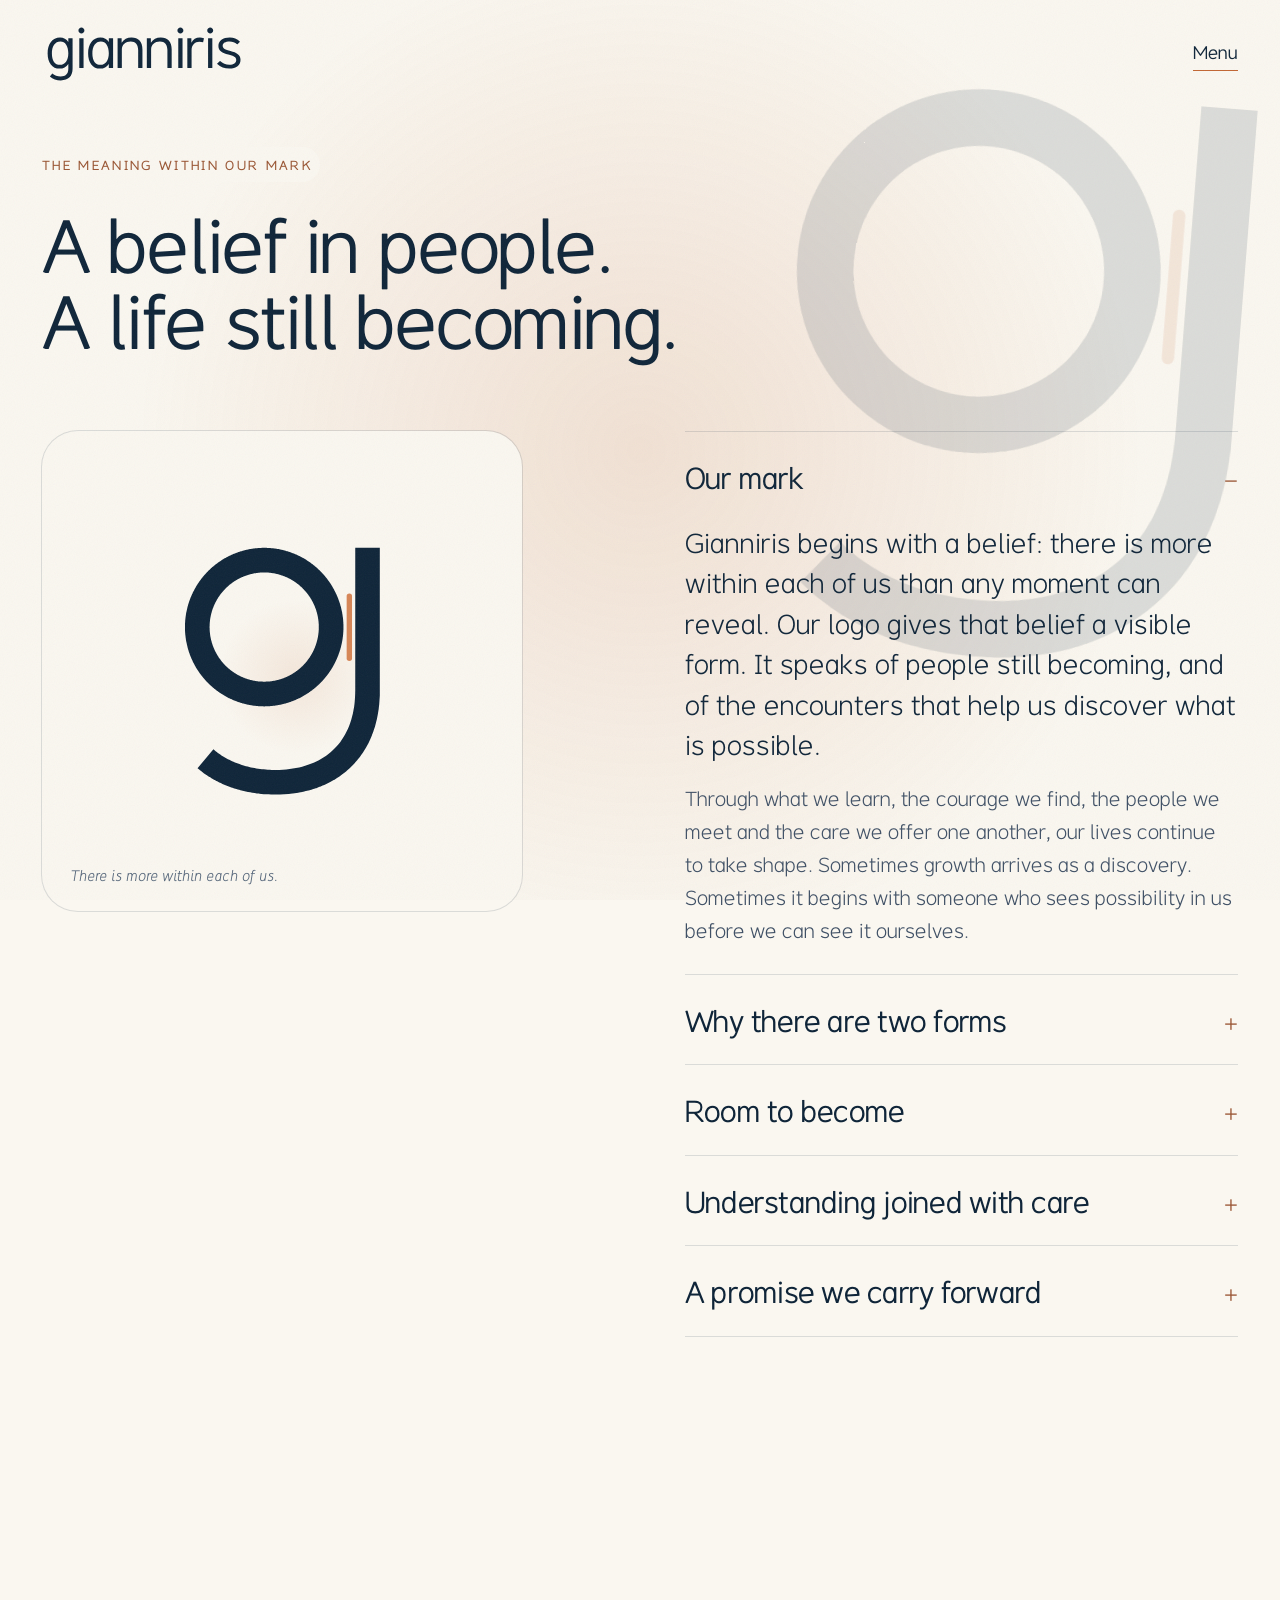
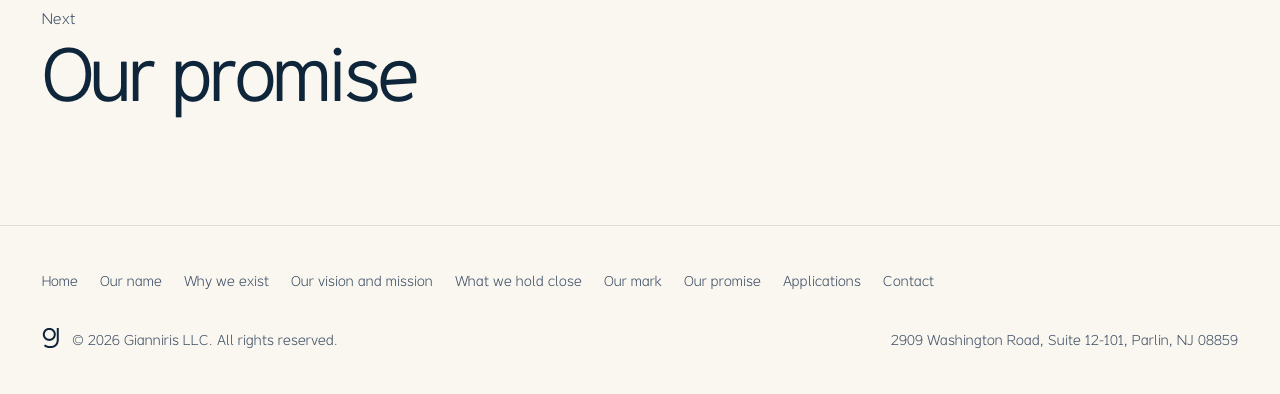
==== commit ba5805ec: "C-WEB-20261125-03 New Gianniris mark: circle and line" ====
--- a/mark/index.html
+++ b/mark/index.html
@@ -13,7 +13,7 @@
 <link rel="stylesheet" href="/site.css">
 </head>
 <body class="p-mark" data-page="mark">
-<div id="world" aria-hidden="true"><div class="halo"></div><div class="art" id="wart"><svg class="f" id="wa" viewBox="0 0 340 280"><path d="M211.5 28.3 L211.4 28.3 L211.3 28.4 L211.1 28.4 L211.0 28.4 L210.9 28.4 L210.8 28.5 L210.7 28.5 L210.6 28.6 L210.5 28.6 L210.4 28.7 L210.3 28.8 L210.2 28.9 L210.2 28.9 L210.1 29.0 L210.1 29.1 L210.0 29.2 L210.0 29.3 L209.9 29.5 L209.9 29.6 L209.9 29.7 L209.9 29.8 L209.9 30.0 L209.9 30.1 L209.9 46.4 L208.7 44.7 L207.5 43.0 L206.3 41.4 L205.0 39.9 L203.7 38.5 L202.3 37.1 L200.9 35.8 L199.4 34.6 L197.9 33.4 L196.4 32.3 L194.8 31.3 L193.1 30.4 L191.4 29.5 L189.7 28.8 L187.9 28.0 L186.1 27.4 L184.2 26.8 L182.2 26.4 L180.2 25.9 L178.2 25.6 L176.1 25.3 L173.9 25.2 L171.7 25.0 L169.4 25.0 L164.3 25.2 L159.4 25.7 L154.7 26.6 L150.1 27.8 L145.7 29.4 L141.6 31.3 L137.6 33.4 L133.8 35.9 L130.2 38.7 L126.8 41.8 L123.6 45.1 L120.7 48.7 L117.9 52.6 L115.4 56.7 L113.1 61.1 L111.0 65.7 L109.1 70.5 L107.5 75.6 L106.1 80.8 L105.0 86.3 L104.1 91.9 L103.5 97.7 L103.1 103.7 L103.0 109.9 L103.1 115.9 L103.5 121.8 L104.1 127.5 L104.9 133.0 L106.0 138.3 L107.4 143.4 L108.9 148.3 L110.7 153.0 L112.7 157.4 L114.9 161.6 L117.4 165.5 L120.1 169.2 L122.9 172.7 L126.0 175.9 L129.3 178.8 L132.8 181.4 L136.4 183.8 L140.3 185.8 L144.3 187.6 L148.6 189.1 L153.0 190.2 L157.6 191.0 L162.3 191.5 L167.3 191.7 L169.6 191.7 L171.8 191.5 L174.0 191.4 L176.2 191.1 L178.3 190.7 L180.3 190.3 L182.4 189.8 L184.4 189.2 L186.3 188.6 L188.2 187.8 L190.1 187.0 L191.9 186.1 L193.6 185.2 L195.3 184.1 L197.0 183.0 L198.6 181.8 L200.2 180.6 L201.7 179.2 L203.2 177.8 L204.6 176.3 L206.0 174.8 L207.3 173.1 L208.6 171.4 L209.9 169.7 L209.9 192.9 L209.8 196.1 L209.6 199.1 L209.2 202.0 L208.8 204.7 L208.2 207.3 L207.4 209.8 L206.6 212.1 L205.6 214.2 L204.4 216.3 L203.2 218.2 L201.8 219.9 L200.3 221.5 L198.7 223.0 L197.0 224.4 L195.1 225.6 L193.1 226.6 L191.0 227.6 L188.8 228.4 L186.5 229.1 L184.1 229.7 L181.6 230.1 L178.9 230.4 L176.2 230.6 L173.3 230.7 L171.0 230.6 L168.7 230.6 L166.5 230.4 L164.4 230.2 L162.3 230.0 L160.2 229.7 L158.2 229.4 L156.2 229.0 L154.2 228.5 L152.4 228.0 L150.5 227.4 L148.7 226.8 L146.9 226.1 L145.1 225.4 L143.4 224.6 L141.7 223.8 L140.1 222.9 L138.5 222.0 L136.9 221.0 L135.3 220.0 L133.7 218.9 L132.2 217.7 L130.7 216.5 L129.2 215.3 L113.8 233.4 L115.9 235.1 L117.9 236.7 L120.0 238.3 L122.2 239.8 L124.4 241.2 L126.6 242.6 L128.9 243.9 L131.2 245.1 L133.6 246.3 L136.0 247.4 L138.4 248.4 L140.9 249.3 L143.5 250.2 L146.0 251.0 L148.6 251.7 L151.3 252.4 L154.0 252.9 L156.7 253.4 L159.5 253.8 L162.3 254.2 L165.2 254.5 L168.0 254.7 L171.0 254.8 L173.9 254.8 L179.0 254.7 L183.8 254.4 L188.4 253.8 L192.9 253.0 L197.1 252.0 L201.1 250.8 L204.9 249.3 L208.5 247.6 L211.9 245.7 L215.1 243.6 L218.1 241.3 L220.9 238.7 L223.4 236.0 L225.8 233.0 L227.9 229.8 L229.8 226.4 L231.5 222.7 L233.0 218.9 L234.2 214.8 L235.2 210.6 L236.0 206.1 L236.6 201.4 L236.9 196.5 L237.0 191.4 L237.0 30.1 L237.0 30.0 L237.0 29.8 L237.0 29.7 L237.0 29.6 L237.0 29.5 L236.9 29.3 L236.9 29.2 L236.8 29.1 L236.8 29.0 L236.7 28.9 L236.7 28.9 L236.6 28.8 L236.5 28.7 L236.4 28.6 L236.3 28.6 L236.2 28.5 L236.1 28.5 L236.0 28.4 L235.9 28.4 L235.8 28.4 L235.7 28.4 L235.5 28.3 L235.4 28.3 L235.2 28.3 L211.7 28.3ZM166.6 167.4 L163.6 167.1 L160.7 166.6 L158.0 165.8 L155.3 164.9 L152.8 163.7 L150.4 162.3 L148.2 160.8 L146.0 159.0 L144.0 157.0 L142.1 154.9 L140.4 152.5 L138.8 150.0 L137.3 147.2 L136.0 144.3 L134.8 141.2 L133.7 137.9 L132.8 134.4 L132.0 130.8 L131.3 126.9 L130.8 122.9 L130.4 118.7 L130.2 114.4 L130.1 109.9 L130.2 105.4 L130.4 101.1 L130.8 96.8 L131.3 92.8 L132.0 88.9 L132.8 85.1 L133.8 81.5 L134.9 78.0 L136.1 74.7 L137.5 71.6 L139.1 68.7 L140.7 65.9 L142.6 63.4 L144.5 61.0 L146.6 58.8 L148.8 56.8 L151.2 55.1 L153.7 53.5 L156.3 52.2 L159.1 51.1 L162.0 50.3 L165.0 49.7 L168.2 49.3 L171.5 49.2 L174.4 49.3 L177.2 49.6 L179.9 50.2 L182.5 51.0 L185.0 52.0 L187.4 53.3 L189.7 54.7 L191.9 56.4 L194.0 58.3 L196.0 60.4 L197.8 62.6 L199.5 65.1 L201.1 67.8 L202.6 70.7 L203.9 73.7 L205.2 76.9 L206.2 80.4 L207.2 83.9 L208.0 87.7 L208.7 91.6 L209.2 95.7 L209.6 100.0 L209.8 104.4 L209.9 109.0 L209.8 113.4 L209.5 117.7 L209.2 121.9 L208.6 125.9 L207.9 129.7 L207.1 133.4 L206.1 136.9 L205.0 140.3 L203.7 143.4 L202.3 146.4 L200.7 149.2 L199.1 151.8 L197.3 154.3 L195.3 156.5 L193.3 158.6 L191.1 160.4 L188.8 162.1 L186.4 163.5 L183.9 164.7 L181.3 165.7 L178.5 166.5 L175.7 167.1 L172.7 167.4 L169.7 167.5Z"/></svg><svg class="f c" id="wb" viewBox="0 0 340 280"><path d="M0 0Z"/></svg></div></div>
+<div id="world" aria-hidden="true"><div class="halo"></div><div class="art" id="wart"><svg class="f" id="wa" viewBox="0 0 340 280"><path d="M226.9 98.0 L226.9 97.5 L226.9 97.1 L226.9 96.6 L226.9 96.2 L226.8 95.7 L226.8 95.3 L226.8 94.8 L226.8 94.3 L226.7 93.9 L226.7 93.4 L226.7 93.0 L226.6 92.5 L226.6 92.1 L226.6 91.6 L226.5 91.2 L226.5 90.7 L226.4 90.3 L226.4 89.8 L226.3 89.4 L226.2 88.9 L226.2 88.5 L226.1 88.0 L226.0 87.6 L226.0 87.1 L225.9 86.7 L225.8 86.2 L225.7 85.8 L225.7 85.4 L225.6 84.9 L225.5 84.5 L225.4 84.0 L225.3 83.6 L225.2 83.1 L225.1 82.7 L225.0 82.2 L224.9 81.8 L224.8 81.4 L224.7 80.9 L224.6 80.5 L224.5 80.0 L224.4 79.6 L224.2 79.2 L224.1 78.7 L224.0 78.3 L223.9 77.9 L223.7 77.4 L223.6 77.0 L223.5 76.6 L223.3 76.1 L223.2 75.7 L223.0 75.3 L222.9 74.8 L222.7 74.4 L222.6 74.0 L222.4 73.6 L222.3 73.1 L222.1 72.7 L222.0 72.3 L221.8 71.9 L221.6 71.4 L221.5 71.0 L221.3 70.6 L221.1 70.2 L220.9 69.8 L220.8 69.4 L220.6 68.9 L220.4 68.5 L220.2 68.1 L220.0 67.7 L219.8 67.3 L219.6 66.9 L219.4 66.5 L219.2 66.1 L219.0 65.7 L218.8 65.3 L218.6 64.9 L218.4 64.5 L218.2 64.1 L218.0 63.7 L217.8 63.3 L217.5 62.9 L217.3 62.5 L217.1 62.1 L216.9 61.7 L216.6 61.3 L216.4 60.9 L216.2 60.5 L215.9 60.1 L215.7 59.7 L215.5 59.4 L215.2 59.0 L215.0 58.6 L214.7 58.2 L214.5 57.8 L214.2 57.5 L214.0 57.1 L213.7 56.7 L213.4 56.3 L213.2 56.0 L212.9 55.6 L212.6 55.2 L212.4 54.9 L212.1 54.5 L211.8 54.1 L211.6 53.8 L211.3 53.4 L211.0 53.1 L210.7 52.7 L210.4 52.4 L210.1 52.0 L209.9 51.7 L209.6 51.3 L209.3 51.0 L209.0 50.6 L208.7 50.3 L208.4 49.9 L208.1 49.6 L207.8 49.3 L207.5 48.9 L207.2 48.6 L206.9 48.3 L206.5 47.9 L206.2 47.6 L205.9 47.3 L205.6 47.0 L205.3 46.6 L205.0 46.3 L204.6 46.0 L204.3 45.7 L204.0 45.4 L203.6 45.1 L203.3 44.8 L203.0 44.4 L202.6 44.1 L202.3 43.8 L202.0 43.5 L201.6 43.2 L201.3 42.9 L200.9 42.6 L200.6 42.3 L200.3 42.1 L199.9 41.8 L199.6 41.5 L199.2 41.2 L198.8 40.9 L198.5 40.6 L198.1 40.4 L197.8 40.1 L197.4 39.8 L197.0 39.5 L196.7 39.3 L196.3 39.0 L195.9 38.7 L195.6 38.5 L195.2 38.2 L194.8 38.0 L194.5 37.7 L194.1 37.5 L193.7 37.2 L193.3 37.0 L192.9 36.7 L192.6 36.5 L192.2 36.2 L191.8 36.0 L191.4 35.7 L191.0 35.5 L190.6 35.3 L190.2 35.0 L189.8 34.8 L189.4 34.6 L189.1 34.4 L188.7 34.2 L188.3 33.9 L187.9 33.7 L187.5 33.5 L187.1 33.3 L186.7 33.1 L186.3 32.9 L185.8 32.7 L185.4 32.5 L185.0 32.3 L184.6 32.1 L184.2 31.9 L183.8 31.7 L183.4 31.5 L183.0 31.3 L182.6 31.2 L182.1 31.0 L181.7 30.8 L181.3 30.6 L180.9 30.5 L180.5 30.3 L180.0 30.1 L179.6 30.0 L179.2 29.8 L178.8 29.6 L178.4 29.5 L177.9 29.3 L177.5 29.2 L177.1 29.0 L176.6 28.9 L176.2 28.7 L175.8 28.6 L175.3 28.4 L174.9 28.3 L174.5 28.2 L174.0 28.1 L173.6 27.9 L173.2 27.8 L172.7 27.7 L172.3 27.6 L171.9 27.4 L171.4 27.3 L171.0 27.2 L170.5 27.1 L170.1 27.0 L169.7 26.9 L169.2 26.8 L168.8 26.7 L168.3 26.6 L167.9 26.5 L167.4 26.4 L167.0 26.3 L166.6 26.2 L166.1 26.2 L165.7 26.1 L165.2 26.0 L164.8 25.9 L164.3 25.9 L163.9 25.8 L163.4 25.7 L163.0 25.7 L162.5 25.6 L162.1 25.6 L161.6 25.5 L161.2 25.5 L160.7 25.4 L160.3 25.4 L159.8 25.3 L159.4 25.3 L158.9 25.2 L158.5 25.2 L158.0 25.2 L157.6 25.1 L157.1 25.1 L156.7 25.1 L156.2 25.1 L155.8 25.1 L155.3 25.0 L154.8 25.0 L154.4 25.0 L153.9 25.0 L153.5 25.0 L153.0 25.0 L152.6 25.0 L152.1 25.0 L151.7 25.0 L151.2 25.0 L150.8 25.0 L150.3 25.1 L149.9 25.1 L149.4 25.1 L149.0 25.1 L148.5 25.1 L148.1 25.2 L147.6 25.2 L147.1 25.2 L146.7 25.3 L146.2 25.3 L145.8 25.4 L145.3 25.4 L144.9 25.5 L144.4 25.5 L144.0 25.6 L143.5 25.6 L143.1 25.7 L142.6 25.7 L142.2 25.8 L141.7 25.9 L141.3 25.9 L140.9 26.0 L140.4 26.1 L140.0 26.2 L139.5 26.2 L139.1 26.3 L138.6 26.4 L138.2 26.5 L137.7 26.6 L137.3 26.7 L136.8 26.8 L136.4 26.9 L136.0 27.0 L135.5 27.1 L135.1 27.2 L134.6 27.3 L134.2 27.4 L133.8 27.6 L133.3 27.7 L132.9 27.8 L132.5 27.9 L132.0 28.1 L131.6 28.2 L131.2 28.3 L130.7 28.4 L130.3 28.6 L129.9 28.7 L129.4 28.9 L129.0 29.0 L128.6 29.2 L128.1 29.3 L127.7 29.5 L127.3 29.6 L126.9 29.8 L126.4 30.0 L126.0 30.1 L125.6 30.3 L125.2 30.5 L124.8 30.6 L124.3 30.8 L123.9 31.0 L123.5 31.2 L123.1 31.3 L122.7 31.5 L122.3 31.7 L121.9 31.9 L121.4 32.1 L121.0 32.3 L120.6 32.5 L120.2 32.7 L119.8 32.9 L119.4 33.1 L119.0 33.3 L118.6 33.5 L118.2 33.7 L117.8 33.9 L117.4 34.2 L117.0 34.4 L116.6 34.6 L116.2 34.8 L115.8 35.0 L115.4 35.3 L115.1 35.5 L114.7 35.7 L114.3 36.0 L113.9 36.2 L113.5 36.5 L113.1 36.7 L112.7 37.0 L112.4 37.2 L112.0 37.5 L111.6 37.7 L111.2 38.0 L110.9 38.2 L110.5 38.5 L110.1 38.7 L109.8 39.0 L109.4 39.3 L109.0 39.5 L108.7 39.8 L108.3 40.1 L107.9 40.4 L107.6 40.6 L107.2 40.9 L106.9 41.2 L106.5 41.5 L106.2 41.8 L105.8 42.1 L105.5 42.3 L105.1 42.6 L104.8 42.9 L104.4 43.2 L104.1 43.5 L103.8 43.8 L103.4 44.1 L103.1 44.4 L102.8 44.8 L102.4 45.1 L102.1 45.4 L101.8 45.7 L101.4 46.0 L101.1 46.3 L100.8 46.6 L100.5 47.0 L100.2 47.3 L99.8 47.6 L99.5 47.9 L99.2 48.3 L98.9 48.6 L98.6 48.9 L98.3 49.3 L98.0 49.6 L97.7 49.9 L97.4 50.3 L97.1 50.6 L96.8 51.0 L96.5 51.3 L96.2 51.7 L95.9 52.0 L95.6 52.4 L95.4 52.7 L95.1 53.1 L94.8 53.4 L94.5 53.8 L94.2 54.1 L94.0 54.5 L93.7 54.9 L93.4 55.2 L93.2 55.6 L92.9 56.0 L92.6 56.3 L92.4 56.7 L92.1 57.1 L91.9 57.5 L91.6 57.8 L91.4 58.2 L91.1 58.6 L90.9 59.0 L90.6 59.4 L90.4 59.7 L90.1 60.1 L89.9 60.5 L89.7 60.9 L89.4 61.3 L89.2 61.7 L89.0 62.1 L88.8 62.5 L88.5 62.9 L88.3 63.3 L88.1 63.7 L87.9 64.1 L87.7 64.5 L87.5 64.9 L87.3 65.3 L87.0 65.7 L86.8 66.1 L86.6 66.5 L86.4 66.9 L86.3 67.3 L86.1 67.7 L85.9 68.1 L85.7 68.5 L85.5 68.9 L85.3 69.4 L85.1 69.8 L85.0 70.2 L84.8 70.6 L84.6 71.0 L84.4 71.4 L84.3 71.9 L84.1 72.3 L83.9 72.7 L83.8 73.1 L83.6 73.6 L83.5 74.0 L83.3 74.4 L83.2 74.8 L83.0 75.3 L82.9 75.7 L82.7 76.1 L82.6 76.6 L82.5 77.0 L82.3 77.4 L82.2 77.9 L82.1 78.3 L82.0 78.7 L81.8 79.2 L81.7 79.6 L81.6 80.0 L81.5 80.5 L81.4 80.9 L81.3 81.4 L81.2 81.8 L81.1 82.2 L81.0 82.7 L80.9 83.1 L80.8 83.6 L80.7 84.0 L80.6 84.5 L80.5 84.9 L80.4 85.4 L80.3 85.8 L80.2 86.2 L80.2 86.7 L80.1 87.1 L80.0 87.6 L80.0 88.0 L79.9 88.5 L79.8 88.9 L79.8 89.4 L79.7 89.8 L79.7 90.3 L79.6 90.7 L79.6 91.2 L79.5 91.6 L79.5 92.1 L79.4 92.5 L79.4 93.0 L79.4 93.4 L79.3 93.9 L79.3 94.3 L79.3 94.8 L79.2 95.3 L79.2 95.7 L79.2 96.2 L79.2 96.6 L79.2 97.1 L79.2 97.5 L79.2 98.0 L79.2 98.4 L79.2 98.9 L79.2 99.3 L79.2 99.8 L79.2 100.2 L79.2 100.7 L79.2 101.1 L79.2 101.6 L79.2 102.0 L79.2 102.5 L79.3 103.0 L79.3 103.4 L79.3 103.9 L79.4 104.3 L79.4 104.8 L79.4 105.2 L79.5 105.7 L79.5 106.1 L79.6 106.6 L79.6 107.0 L79.7 107.5 L79.7 107.9 L79.8 108.4 L79.8 108.8 L79.9 109.3 L80.0 109.7 L80.0 110.2 L80.1 110.6 L80.2 111.1 L80.2 111.5 L80.3 112.0 L80.4 112.4 L80.5 112.8 L80.6 113.3 L80.7 113.7 L80.8 114.2 L80.9 114.6 L81.0 115.1 L81.1 115.5 L81.2 115.9 L81.3 116.4 L81.4 116.8 L81.5 117.3 L81.6 117.7 L81.7 118.1 L81.8 118.6 L82.0 119.0 L82.1 119.5 L82.2 119.9 L82.3 120.3 L82.5 120.8 L82.6 121.2 L82.7 121.6 L82.9 122.0 L83.0 122.5 L83.2 122.9 L83.3 123.3 L83.5 123.8 L83.6 124.2 L83.8 124.6 L83.9 125.0 L84.1 125.5 L84.3 125.9 L84.4 126.3 L84.6 126.7 L84.8 127.1 L85.0 127.6 L85.1 128.0 L85.3 128.4 L85.5 128.8 L85.7 129.2 L85.9 129.6 L86.1 130.1 L86.3 130.5 L86.4 130.9 L86.6 131.3 L86.8 131.7 L87.0 132.1 L87.3 132.5 L87.5 132.9 L87.7 133.3 L87.9 133.7 L88.1 134.1 L88.3 134.5 L88.5 134.9 L88.8 135.3 L89.0 135.7 L89.2 136.1 L89.4 136.5 L89.7 136.9 L89.9 137.2 L90.1 137.6 L90.4 138.0 L90.6 138.4 L90.9 138.8 L91.1 139.2 L91.4 139.5 L91.6 139.9 L91.9 140.3 L92.1 140.7 L92.4 141.0 L92.6 141.4 L92.9 141.8 L93.2 142.2 L93.4 142.5 L93.7 142.9 L94.0 143.2 L94.2 143.6 L94.5 144.0 L94.8 144.3 L95.1 144.7 L95.4 145.0 L95.6 145.4 L95.9 145.7 L96.2 146.1 L96.5 146.4 L96.8 146.8 L97.1 147.1 L97.4 147.5 L97.7 147.8 L98.0 148.2 L98.3 148.5 L98.6 148.8 L98.9 149.2 L99.2 149.5 L99.5 149.8 L99.8 150.1 L100.2 150.5 L100.5 150.8 L100.8 151.1 L101.1 151.4 L101.4 151.8 L101.8 152.1 L102.1 152.4 L102.4 152.7 L102.8 153.0 L103.1 153.3 L103.4 153.6 L103.8 153.9 L104.1 154.2 L104.4 154.5 L104.8 154.8 L105.1 155.1 L105.5 155.4 L105.8 155.7 L106.2 156.0 L106.5 156.3 L106.9 156.6 L107.2 156.8 L107.6 157.1 L107.9 157.4 L108.3 157.7 L108.7 157.9 L109.0 158.2 L109.4 158.5 L109.8 158.7 L110.1 159.0 L110.5 159.3 L110.9 159.5 L111.2 159.8 L111.6 160.0 L112.0 160.3 L112.4 160.6 L112.7 160.8 L113.1 161.0 L113.5 161.3 L113.9 161.5 L114.3 161.8 L114.7 162.0 L115.1 162.2 L115.4 162.5 L115.8 162.7 L116.2 162.9 L116.6 163.2 L117.0 163.4 L117.4 163.6 L117.8 163.8 L118.2 164.0 L118.6 164.2 L119.0 164.5 L119.4 164.7 L119.8 164.9 L120.2 165.1 L120.6 165.3 L121.0 165.5 L121.4 165.7 L121.9 165.9 L122.3 166.0 L122.7 166.2 L123.1 166.4 L123.5 166.6 L123.9 166.8 L124.3 167.0 L124.8 167.1 L125.2 167.3 L125.6 167.5 L126.0 167.6 L126.4 167.8 L126.9 168.0 L127.3 168.1 L127.7 168.3 L128.1 168.4 L128.6 168.6 L129.0 168.7 L129.4 168.9 L129.9 169.0 L130.3 169.2 L130.7 169.3 L131.2 169.4 L131.6 169.6 L132.0 169.7 L132.5 169.8 L132.9 170.0 L133.3 170.1 L133.8 170.2 L134.2 170.3 L134.6 170.4 L135.1 170.5 L135.5 170.6 L136.0 170.8 L136.4 170.9 L136.8 171.0 L137.3 171.1 L137.7 171.2 L138.2 171.2 L138.6 171.3 L139.1 171.4 L139.5 171.5 L140.0 171.6 L140.4 171.7 L140.9 171.7 L141.3 171.8 L141.7 171.9 L142.2 172.0 L142.6 172.0 L143.1 172.1 L143.5 172.1 L144.0 172.2 L144.4 172.3 L144.9 172.3 L145.3 172.4 L145.8 172.4 L146.2 172.4 L146.7 172.5 L147.1 172.5 L147.6 172.6 L148.1 172.6 L148.5 172.6 L149.0 172.6 L149.4 172.7 L149.9 172.7 L150.3 172.7 L150.8 172.7 L151.2 172.7 L151.7 172.7 L152.1 172.7 L152.6 172.8 L153.0 172.8 L153.5 172.8 L153.9 172.7 L154.4 172.7 L154.8 172.7 L155.3 172.7 L155.8 172.7 L156.2 172.7 L156.7 172.7 L157.1 172.6 L157.6 172.6 L158.0 172.6 L158.5 172.6 L158.9 172.5 L159.4 172.5 L159.8 172.4 L160.3 172.4 L160.7 172.4 L161.2 172.3 L161.6 172.3 L162.1 172.2 L162.5 172.1 L163.0 172.1 L163.4 172.0 L163.9 172.0 L164.3 171.9 L164.8 171.8 L165.2 171.7 L165.7 171.7 L166.1 171.6 L166.6 171.5 L167.0 171.4 L167.4 171.3 L167.9 171.2 L168.3 171.2 L168.8 171.1 L169.2 171.0 L169.7 170.9 L170.1 170.8 L170.5 170.6 L171.0 170.5 L171.4 170.4 L171.9 170.3 L172.3 170.2 L172.7 170.1 L173.2 170.0 L173.6 169.8 L174.0 169.7 L174.5 169.6 L174.9 169.4 L175.3 169.3 L175.8 169.2 L176.2 169.0 L176.6 168.9 L177.1 168.7 L177.5 168.6 L177.9 168.4 L178.4 168.3 L178.8 168.1 L179.2 168.0 L179.6 167.8 L180.0 167.6 L180.5 167.5 L180.9 167.3 L181.3 167.1 L181.7 167.0 L182.1 166.8 L182.6 166.6 L183.0 166.4 L183.4 166.2 L183.8 166.0 L184.2 165.9 L184.6 165.7 L185.0 165.5 L185.4 165.3 L185.8 165.1 L186.3 164.9 L186.7 164.7 L187.1 164.5 L187.5 164.2 L187.9 164.0 L188.3 163.8 L188.7 163.6 L189.1 163.4 L189.4 163.2 L189.8 162.9 L190.2 162.7 L190.6 162.5 L191.0 162.2 L191.4 162.0 L191.8 161.8 L192.2 161.5 L192.6 161.3 L192.9 161.0 L193.3 160.8 L193.7 160.6 L194.1 160.3 L194.5 160.0 L194.8 159.8 L195.2 159.5 L195.6 159.3 L195.9 159.0 L196.3 158.7 L196.7 158.5 L197.0 158.2 L197.4 157.9 L197.8 157.7 L198.1 157.4 L198.5 157.1 L198.8 156.8 L199.2 156.6 L199.6 156.3 L199.9 156.0 L200.3 155.7 L200.6 155.4 L200.9 155.1 L201.3 154.8 L201.6 154.5 L202.0 154.2 L202.3 153.9 L202.6 153.6 L203.0 153.3 L203.3 153.0 L203.6 152.7 L204.0 152.4 L204.3 152.1 L204.6 151.8 L205.0 151.4 L205.3 151.1 L205.6 150.8 L205.9 150.5 L206.2 150.1 L206.5 149.8 L206.9 149.5 L207.2 149.2 L207.5 148.8 L207.8 148.5 L208.1 148.2 L208.4 147.8 L208.7 147.5 L209.0 147.1 L209.3 146.8 L209.6 146.4 L209.9 146.1 L210.1 145.7 L210.4 145.4 L210.7 145.0 L211.0 144.7 L211.3 144.3 L211.6 144.0 L211.8 143.6 L212.1 143.2 L212.4 142.9 L212.6 142.5 L212.9 142.2 L213.2 141.8 L213.4 141.4 L213.7 141.0 L214.0 140.7 L214.2 140.3 L214.5 139.9 L214.7 139.5 L215.0 139.2 L215.2 138.8 L215.5 138.4 L215.7 138.0 L215.9 137.6 L216.2 137.2 L216.4 136.9 L216.6 136.5 L216.9 136.1 L217.1 135.7 L217.3 135.3 L217.5 134.9 L217.8 134.5 L218.0 134.1 L218.2 133.7 L218.4 133.3 L218.6 132.9 L218.8 132.5 L219.0 132.1 L219.2 131.7 L219.4 131.3 L219.6 130.9 L219.8 130.5 L220.0 130.1 L220.2 129.6 L220.4 129.2 L220.6 128.8 L220.8 128.4 L220.9 128.0 L221.1 127.6 L221.3 127.1 L221.5 126.7 L221.6 126.3 L221.8 125.9 L222.0 125.5 L222.1 125.0 L222.3 124.6 L222.4 124.2 L222.6 123.8 L222.7 123.3 L222.9 122.9 L223.0 122.5 L223.2 122.0 L223.3 121.6 L223.5 121.2 L223.6 120.8 L223.7 120.3 L223.9 119.9 L224.0 119.5 L224.1 119.0 L224.2 118.6 L224.4 118.1 L224.5 117.7 L224.6 117.3 L224.7 116.8 L224.8 116.4 L224.9 115.9 L225.0 115.5 L225.1 115.1 L225.2 114.6 L225.3 114.2 L225.4 113.7 L225.5 113.3 L225.6 112.8 L225.7 112.4 L225.7 112.0 L225.8 111.5 L225.9 111.1 L226.0 110.6 L226.0 110.2 L226.1 109.7 L226.2 109.3 L226.2 108.8 L226.3 108.4 L226.4 107.9 L226.4 107.5 L226.5 107.0 L226.5 106.6 L226.6 106.1 L226.6 105.7 L226.6 105.2 L226.7 104.8 L226.7 104.3 L226.7 103.9 L226.8 103.4 L226.8 103.0 L226.8 102.5 L226.8 102.0 L226.9 101.6 L226.9 101.1 L226.9 100.7 L226.9 100.2 L226.9 99.8 L226.9 99.3 L226.9 98.9 L226.9 98.4ZM203.9 99.5 L203.9 99.8 L203.9 100.1 L203.9 100.4 L203.9 100.7 L203.9 101.1 L203.9 101.4 L203.9 101.7 L203.8 102.0 L203.8 102.3 L203.8 102.6 L203.8 102.9 L203.7 103.2 L203.7 103.6 L203.7 103.9 L203.7 104.2 L203.6 104.5 L203.6 104.8 L203.5 105.1 L203.5 105.4 L203.5 105.7 L203.4 106.0 L203.4 106.3 L203.3 106.7 L203.3 107.0 L203.2 107.3 L203.2 107.6 L203.1 107.9 L203.1 108.2 L203.0 108.5 L203.0 108.8 L202.9 109.1 L202.8 109.4 L202.8 109.7 L202.7 110.0 L202.6 110.3 L202.6 110.6 L202.5 110.9 L202.4 111.2 L202.3 111.5 L202.2 111.8 L202.2 112.1 L202.1 112.4 L202.0 112.8 L201.9 113.1 L201.8 113.4 L201.7 113.6 L201.6 113.9 L201.6 114.2 L201.5 114.5 L201.4 114.8 L201.3 115.1 L201.2 115.4 L201.1 115.7 L201.0 116.0 L200.8 116.3 L200.7 116.6 L200.6 116.9 L200.5 117.2 L200.4 117.5 L200.3 117.8 L200.2 118.1 L200.1 118.4 L199.9 118.6 L199.8 118.9 L199.7 119.2 L199.6 119.5 L199.4 119.8 L199.3 120.1 L199.2 120.4 L199.0 120.6 L198.9 120.9 L198.8 121.2 L198.6 121.5 L198.5 121.8 L198.4 122.0 L198.2 122.3 L198.1 122.6 L197.9 122.9 L197.8 123.1 L197.6 123.4 L197.5 123.7 L197.3 124.0 L197.2 124.2 L197.0 124.5 L196.8 124.8 L196.7 125.0 L196.5 125.3 L196.4 125.6 L196.2 125.8 L196.0 126.1 L195.9 126.4 L195.7 126.6 L195.5 126.9 L195.4 127.2 L195.2 127.4 L195.0 127.7 L194.8 127.9 L194.6 128.2 L194.5 128.4 L194.3 128.7 L194.1 128.9 L193.9 129.2 L193.7 129.4 L193.5 129.7 L193.3 129.9 L193.2 130.2 L193.0 130.4 L192.8 130.7 L192.6 130.9 L192.4 131.2 L192.2 131.4 L192.0 131.6 L191.8 131.9 L191.6 132.1 L191.4 132.4 L191.2 132.6 L191.0 132.8 L190.7 133.1 L190.5 133.3 L190.3 133.5 L190.1 133.7 L189.9 134.0 L189.7 134.2 L189.5 134.4 L189.2 134.6 L189.0 134.9 L188.8 135.1 L188.6 135.3 L188.4 135.5 L188.1 135.7 L187.9 135.9 L187.7 136.2 L187.4 136.4 L187.2 136.6 L187.0 136.8 L186.7 137.0 L186.5 137.2 L186.3 137.4 L186.0 137.6 L185.8 137.8 L185.6 138.0 L185.3 138.2 L185.1 138.4 L184.8 138.6 L184.6 138.8 L184.3 139.0 L184.1 139.2 L183.9 139.4 L183.6 139.6 L183.4 139.8 L183.1 139.9 L182.8 140.1 L182.6 140.3 L182.3 140.5 L182.1 140.7 L181.8 140.8 L181.6 141.0 L181.3 141.2 L181.0 141.4 L180.8 141.5 L180.5 141.7 L180.3 141.9 L180.0 142.0 L179.7 142.2 L179.5 142.4 L179.2 142.5 L178.9 142.7 L178.7 142.8 L178.4 143.0 L178.1 143.2 L177.8 143.3 L177.6 143.5 L177.3 143.6 L177.0 143.8 L176.8 143.9 L176.5 144.0 L176.2 144.2 L175.9 144.3 L175.6 144.5 L175.4 144.6 L175.1 144.7 L174.8 144.9 L174.5 145.0 L174.2 145.1 L173.9 145.3 L173.7 145.4 L173.4 145.5 L173.1 145.7 L172.8 145.8 L172.5 145.9 L172.2 146.0 L171.9 146.1 L171.6 146.2 L171.4 146.4 L171.1 146.5 L170.8 146.6 L170.5 146.7 L170.2 146.8 L169.9 146.9 L169.6 147.0 L169.3 147.1 L169.0 147.2 L168.7 147.3 L168.4 147.4 L168.1 147.5 L167.8 147.6 L167.5 147.7 L167.2 147.8 L166.9 147.8 L166.6 147.9 L166.3 148.0 L166.0 148.1 L165.7 148.2 L165.4 148.2 L165.1 148.3 L164.8 148.4 L164.5 148.5 L164.2 148.5 L163.9 148.6 L163.6 148.7 L163.3 148.7 L163.0 148.8 L162.7 148.9 L162.4 148.9 L162.0 149.0 L161.7 149.0 L161.4 149.1 L161.1 149.1 L160.8 149.2 L160.5 149.2 L160.2 149.3 L159.9 149.3 L159.6 149.3 L159.3 149.4 L159.0 149.4 L158.6 149.5 L158.3 149.5 L158.0 149.5 L157.7 149.6 L157.4 149.6 L157.1 149.6 L156.8 149.6 L156.5 149.7 L156.2 149.7 L155.8 149.7 L155.5 149.7 L155.2 149.7 L154.9 149.7 L154.6 149.7 L154.3 149.8 L154.0 149.8 L153.7 149.8 L153.3 149.8 L153.0 149.8 L152.7 149.8 L152.4 149.8 L152.1 149.8 L151.8 149.8 L151.5 149.7 L151.2 149.7 L150.9 149.7 L150.5 149.7 L150.2 149.7 L149.9 149.7 L149.6 149.7 L149.3 149.6 L149.0 149.6 L148.7 149.6 L148.4 149.6 L148.0 149.5 L147.7 149.5 L147.4 149.5 L147.1 149.4 L146.8 149.4 L146.5 149.3 L146.2 149.3 L145.9 149.3 L145.6 149.2 L145.3 149.2 L145.0 149.1 L144.6 149.1 L144.3 149.0 L144.0 149.0 L143.7 148.9 L143.4 148.9 L143.1 148.8 L142.8 148.7 L142.5 148.7 L142.2 148.6 L141.9 148.5 L141.6 148.5 L141.3 148.4 L141.0 148.3 L140.7 148.2 L140.4 148.2 L140.1 148.1 L139.8 148.0 L139.5 147.9 L139.2 147.8 L138.9 147.8 L138.6 147.7 L138.3 147.6 L138.0 147.5 L137.7 147.4 L137.4 147.3 L137.1 147.2 L136.8 147.1 L136.5 147.0 L136.2 146.9 L135.9 146.8 L135.6 146.7 L135.3 146.6 L135.0 146.5 L134.7 146.4 L134.4 146.2 L134.1 146.1 L133.8 146.0 L133.6 145.9 L133.3 145.8 L133.0 145.7 L132.7 145.5 L132.4 145.4 L132.1 145.3 L131.8 145.1 L131.6 145.0 L131.3 144.9 L131.0 144.7 L130.7 144.6 L130.4 144.5 L130.2 144.3 L129.9 144.2 L129.6 144.0 L129.3 143.9 L129.0 143.8 L128.8 143.6 L128.5 143.5 L128.2 143.3 L128.0 143.2 L127.7 143.0 L127.4 142.8 L127.1 142.7 L126.9 142.5 L126.6 142.4 L126.3 142.2 L126.1 142.0 L125.8 141.9 L125.5 141.7 L125.3 141.5 L125.0 141.4 L124.8 141.2 L124.5 141.0 L124.2 140.8 L124.0 140.7 L123.7 140.5 L123.5 140.3 L123.2 140.1 L123.0 139.9 L122.7 139.8 L122.5 139.6 L122.2 139.4 L122.0 139.2 L121.7 139.0 L121.5 138.8 L121.2 138.6 L121.0 138.4 L120.8 138.2 L120.5 138.0 L120.3 137.8 L120.0 137.6 L119.8 137.4 L119.6 137.2 L119.3 137.0 L119.1 136.8 L118.9 136.6 L118.6 136.4 L118.4 136.2 L118.2 135.9 L117.9 135.7 L117.7 135.5 L117.5 135.3 L117.3 135.1 L117.0 134.9 L116.8 134.6 L116.6 134.4 L116.4 134.2 L116.2 134.0 L116.0 133.7 L115.7 133.5 L115.5 133.3 L115.3 133.1 L115.1 132.8 L114.9 132.6 L114.7 132.4 L114.5 132.1 L114.3 131.9 L114.1 131.6 L113.9 131.4 L113.7 131.2 L113.5 130.9 L113.3 130.7 L113.1 130.4 L112.9 130.2 L112.7 129.9 L112.5 129.7 L112.3 129.4 L112.2 129.2 L112.0 128.9 L111.8 128.7 L111.6 128.4 L111.4 128.2 L111.2 127.9 L111.1 127.7 L110.9 127.4 L110.7 127.2 L110.5 126.9 L110.4 126.6 L110.2 126.4 L110.0 126.1 L109.9 125.8 L109.7 125.6 L109.5 125.3 L109.4 125.0 L109.2 124.8 L109.1 124.5 L108.9 124.2 L108.8 124.0 L108.6 123.7 L108.5 123.4 L108.3 123.1 L108.2 122.9 L108.0 122.6 L107.9 122.3 L107.7 122.0 L107.6 121.8 L107.4 121.5 L107.3 121.2 L107.2 120.9 L107.0 120.6 L106.9 120.4 L106.8 120.1 L106.6 119.8 L106.5 119.5 L106.4 119.2 L106.3 118.9 L106.1 118.6 L106.0 118.4 L105.9 118.1 L105.8 117.8 L105.7 117.5 L105.6 117.2 L105.4 116.9 L105.3 116.6 L105.2 116.3 L105.1 116.0 L105.0 115.7 L104.9 115.4 L104.8 115.1 L104.7 114.8 L104.6 114.5 L104.5 114.2 L104.4 113.9 L104.3 113.6 L104.2 113.4 L104.2 113.1 L104.1 112.8 L104.0 112.4 L103.9 112.1 L103.8 111.8 L103.7 111.5 L103.7 111.2 L103.6 110.9 L103.5 110.6 L103.4 110.3 L103.4 110.0 L103.3 109.7 L103.2 109.4 L103.2 109.1 L103.1 108.8 L103.1 108.5 L103.0 108.2 L102.9 107.9 L102.9 107.6 L102.8 107.3 L102.8 107.0 L102.7 106.7 L102.7 106.3 L102.6 106.0 L102.6 105.7 L102.6 105.4 L102.5 105.1 L102.5 104.8 L102.5 104.5 L102.4 104.2 L102.4 103.9 L102.4 103.6 L102.3 103.2 L102.3 102.9 L102.3 102.6 L102.3 102.3 L102.2 102.0 L102.2 101.7 L102.2 101.4 L102.2 101.1 L102.2 100.7 L102.2 100.4 L102.2 100.1 L102.2 99.8 L102.1 99.5 L102.1 99.2 L102.1 98.9 L102.1 98.6 L102.1 98.3 L102.2 97.9 L102.2 97.6 L102.2 97.3 L102.2 97.0 L102.2 96.7 L102.2 96.4 L102.2 96.1 L102.2 95.8 L102.3 95.4 L102.3 95.1 L102.3 94.8 L102.3 94.5 L102.4 94.2 L102.4 93.9 L102.4 93.6 L102.5 93.3 L102.5 93.0 L102.5 92.6 L102.6 92.3 L102.6 92.0 L102.6 91.7 L102.7 91.4 L102.7 91.1 L102.8 90.8 L102.8 90.5 L102.9 90.2 L102.9 89.9 L103.0 89.6 L103.1 89.3 L103.1 88.9 L103.2 88.6 L103.2 88.3 L103.3 88.0 L103.4 87.7 L103.4 87.4 L103.5 87.1 L103.6 86.8 L103.7 86.5 L103.7 86.2 L103.8 85.9 L103.9 85.6 L104.0 85.3 L104.1 85.0 L104.2 84.7 L104.2 84.4 L104.3 84.1 L104.4 83.8 L104.5 83.5 L104.6 83.2 L104.7 82.9 L104.8 82.6 L104.9 82.3 L105.0 82.0 L105.1 81.7 L105.2 81.4 L105.3 81.1 L105.4 80.9 L105.6 80.6 L105.7 80.3 L105.8 80.0 L105.9 79.7 L106.0 79.4 L106.1 79.1 L106.3 78.8 L106.4 78.5 L106.5 78.3 L106.6 78.0 L106.8 77.7 L106.9 77.4 L107.0 77.1 L107.2 76.8 L107.3 76.6 L107.4 76.3 L107.6 76.0 L107.7 75.7 L107.9 75.4 L108.0 75.2 L108.2 74.9 L108.3 74.6 L108.5 74.3 L108.6 74.1 L108.8 73.8 L108.9 73.5 L109.1 73.2 L109.2 73.0 L109.4 72.7 L109.5 72.4 L109.7 72.2 L109.9 71.9 L110.0 71.6 L110.2 71.4 L110.4 71.1 L110.5 70.9 L110.7 70.6 L110.9 70.3 L111.1 70.1 L111.2 69.8 L111.4 69.6 L111.6 69.3 L111.8 69.1 L112.0 68.8 L112.2 68.6 L112.3 68.3 L112.5 68.1 L112.7 67.8 L112.9 67.6 L113.1 67.3 L113.3 67.1 L113.5 66.8 L113.7 66.6 L113.9 66.3 L114.1 66.1 L114.3 65.9 L114.5 65.6 L114.7 65.4 L114.9 65.2 L115.1 64.9 L115.3 64.7 L115.5 64.5 L115.7 64.2 L116.0 64.0 L116.2 63.8 L116.4 63.6 L116.6 63.3 L116.8 63.1 L117.0 62.9 L117.3 62.7 L117.5 62.5 L117.7 62.2 L117.9 62.0 L118.2 61.8 L118.4 61.6 L118.6 61.4 L118.9 61.2 L119.1 61.0 L119.3 60.8 L119.6 60.5 L119.8 60.3 L120.0 60.1 L120.3 59.9 L120.5 59.7 L120.8 59.5 L121.0 59.3 L121.2 59.1 L121.5 58.9 L121.7 58.8 L122.0 58.6 L122.2 58.4 L122.5 58.2 L122.7 58.0 L123.0 57.8 L123.2 57.6 L123.5 57.4 L123.7 57.3 L124.0 57.1 L124.2 56.9 L124.5 56.7 L124.8 56.6 L125.0 56.4 L125.3 56.2 L125.5 56.0 L125.8 55.9 L126.1 55.7 L126.3 55.5 L126.6 55.4 L126.9 55.2 L127.1 55.1 L127.4 54.9 L127.7 54.7 L128.0 54.6 L128.2 54.4 L128.5 54.3 L128.8 54.1 L129.0 54.0 L129.3 53.8 L129.6 53.7 L129.9 53.6 L130.2 53.4 L130.4 53.3 L130.7 53.1 L131.0 53.0 L131.3 52.9 L131.6 52.7 L131.8 52.6 L132.1 52.5 L132.4 52.3 L132.7 52.2 L133.0 52.1 L133.3 52.0 L133.6 51.9 L133.8 51.7 L134.1 51.6 L134.4 51.5 L134.7 51.4 L135.0 51.3 L135.3 51.2 L135.6 51.1 L135.9 51.0 L136.2 50.9 L136.5 50.8 L136.8 50.7 L137.1 50.6 L137.4 50.5 L137.7 50.4 L138.0 50.3 L138.3 50.2 L138.6 50.1 L138.9 50.0 L139.2 49.9 L139.5 49.8 L139.8 49.7 L140.1 49.7 L140.4 49.6 L140.7 49.5 L141.0 49.4 L141.3 49.4 L141.6 49.3 L141.9 49.2 L142.2 49.2 L142.5 49.1 L142.8 49.0 L143.1 49.0 L143.4 48.9 L143.7 48.8 L144.0 48.8 L144.3 48.7 L144.6 48.7 L145.0 48.6 L145.3 48.6 L145.6 48.5 L145.9 48.5 L146.2 48.4 L146.5 48.4 L146.8 48.4 L147.1 48.3 L147.4 48.3 L147.7 48.3 L148.0 48.2 L148.4 48.2 L148.7 48.2 L149.0 48.1 L149.3 48.1 L149.6 48.1 L149.9 48.1 L150.2 48.1 L150.5 48.0 L150.9 48.0 L151.2 48.0 L151.5 48.0 L151.8 48.0 L152.1 48.0 L152.4 48.0 L152.7 48.0 L153.0 48.0 L153.3 48.0 L153.7 48.0 L154.0 48.0 L154.3 48.0 L154.6 48.0 L154.9 48.0 L155.2 48.0 L155.5 48.0 L155.8 48.1 L156.2 48.1 L156.5 48.1 L156.8 48.1 L157.1 48.1 L157.4 48.2 L157.7 48.2 L158.0 48.2 L158.3 48.3 L158.6 48.3 L159.0 48.3 L159.3 48.4 L159.6 48.4 L159.9 48.4 L160.2 48.5 L160.5 48.5 L160.8 48.6 L161.1 48.6 L161.4 48.7 L161.7 48.7 L162.0 48.8 L162.4 48.8 L162.7 48.9 L163.0 49.0 L163.3 49.0 L163.6 49.1 L163.9 49.2 L164.2 49.2 L164.5 49.3 L164.8 49.4 L165.1 49.4 L165.4 49.5 L165.7 49.6 L166.0 49.7 L166.3 49.7 L166.6 49.8 L166.9 49.9 L167.2 50.0 L167.5 50.1 L167.8 50.2 L168.1 50.3 L168.4 50.4 L168.7 50.5 L169.0 50.6 L169.3 50.7 L169.6 50.8 L169.9 50.9 L170.2 51.0 L170.5 51.1 L170.8 51.2 L171.1 51.3 L171.4 51.4 L171.6 51.5 L171.9 51.6 L172.2 51.7 L172.5 51.9 L172.8 52.0 L173.1 52.1 L173.4 52.2 L173.7 52.3 L173.9 52.5 L174.2 52.6 L174.5 52.7 L174.8 52.9 L175.1 53.0 L175.4 53.1 L175.6 53.3 L175.9 53.4 L176.2 53.6 L176.5 53.7 L176.8 53.8 L177.0 54.0 L177.3 54.1 L177.6 54.3 L177.8 54.4 L178.1 54.6 L178.4 54.7 L178.7 54.9 L178.9 55.1 L179.2 55.2 L179.5 55.4 L179.7 55.5 L180.0 55.7 L180.3 55.9 L180.5 56.0 L180.8 56.2 L181.0 56.4 L181.3 56.6 L181.6 56.7 L181.8 56.9 L182.1 57.1 L182.3 57.3 L182.6 57.4 L182.8 57.6 L183.1 57.8 L183.4 58.0 L183.6 58.2 L183.9 58.4 L184.1 58.6 L184.3 58.8 L184.6 58.9 L184.8 59.1 L185.1 59.3 L185.3 59.5 L185.6 59.7 L185.8 59.9 L186.0 60.1 L186.3 60.3 L186.5 60.5 L186.7 60.8 L187.0 61.0 L187.2 61.2 L187.4 61.4 L187.7 61.6 L187.9 61.8 L188.1 62.0 L188.4 62.2 L188.6 62.5 L188.8 62.7 L189.0 62.9 L189.2 63.1 L189.5 63.3 L189.7 63.6 L189.9 63.8 L190.1 64.0 L190.3 64.2 L190.5 64.5 L190.7 64.7 L191.0 64.9 L191.2 65.2 L191.4 65.4 L191.6 65.6 L191.8 65.9 L192.0 66.1 L192.2 66.3 L192.4 66.6 L192.6 66.8 L192.8 67.1 L193.0 67.3 L193.2 67.6 L193.3 67.8 L193.5 68.1 L193.7 68.3 L193.9 68.6 L194.1 68.8 L194.3 69.1 L194.5 69.3 L194.6 69.6 L194.8 69.8 L195.0 70.1 L195.2 70.3 L195.4 70.6 L195.5 70.9 L195.7 71.1 L195.9 71.4 L196.0 71.6 L196.2 71.9 L196.4 72.2 L196.5 72.4 L196.7 72.7 L196.8 73.0 L197.0 73.2 L197.2 73.5 L197.3 73.8 L197.5 74.1 L197.6 74.3 L197.8 74.6 L197.9 74.9 L198.1 75.2 L198.2 75.4 L198.4 75.7 L198.5 76.0 L198.6 76.3 L198.8 76.6 L198.9 76.8 L199.0 77.1 L199.2 77.4 L199.3 77.7 L199.4 78.0 L199.6 78.3 L199.7 78.5 L199.8 78.8 L199.9 79.1 L200.1 79.4 L200.2 79.7 L200.3 80.0 L200.4 80.3 L200.5 80.6 L200.6 80.9 L200.7 81.1 L200.8 81.4 L201.0 81.7 L201.1 82.0 L201.2 82.3 L201.3 82.6 L201.4 82.9 L201.5 83.2 L201.6 83.5 L201.6 83.8 L201.7 84.1 L201.8 84.4 L201.9 84.7 L202.0 85.0 L202.1 85.3 L202.2 85.6 L202.2 85.9 L202.3 86.2 L202.4 86.5 L202.5 86.8 L202.6 87.1 L202.6 87.4 L202.7 87.7 L202.8 88.0 L202.8 88.3 L202.9 88.6 L203.0 88.9 L203.0 89.3 L203.1 89.6 L203.1 89.9 L203.2 90.2 L203.2 90.5 L203.3 90.8 L203.3 91.1 L203.4 91.4 L203.4 91.7 L203.5 92.0 L203.5 92.3 L203.5 92.6 L203.6 93.0 L203.6 93.3 L203.7 93.6 L203.7 93.9 L203.7 94.2 L203.7 94.5 L203.8 94.8 L203.8 95.1 L203.8 95.4 L203.8 95.8 L203.9 96.1 L203.9 96.4 L203.9 96.7 L203.9 97.0 L203.9 97.3 L203.9 97.6 L203.9 97.9 L203.9 98.3 L203.9 98.6 L203.9 98.9 L203.9 99.2ZM237.8 162.0 L237.6 165.7 L237.3 169.3 L236.9 172.8 L236.3 176.1 L235.7 179.4 L234.9 182.5 L234.1 185.5 L233.1 188.4 L232.1 191.2 L231.0 193.9 L229.7 196.5 L228.4 199.0 L227.0 201.4 L225.5 203.7 L224.0 205.9 L222.3 208.0 L220.6 210.0 L218.8 211.9 L216.9 213.7 L214.9 215.5 L212.9 217.1 L210.8 218.7 L208.6 220.2 L206.3 221.6 L204.0 222.9 L201.6 224.1 L199.1 225.3 L196.5 226.3 L193.9 227.3 L191.2 228.2 L188.4 229.0 L185.6 229.7 L182.6 230.3 L179.7 230.8 L176.7 231.2 L173.6 231.6 L170.4 231.8 L167.2 232.0 L163.9 232.0 L162.0 232.0 L160.1 232.0 L158.2 231.9 L156.4 231.8 L154.5 231.7 L152.7 231.5 L150.9 231.3 L149.2 231.1 L147.4 230.9 L145.7 230.6 L144.0 230.3 L142.4 230.0 L140.7 229.7 L139.1 229.3 L137.6 228.9 L136.0 228.5 L134.5 228.1 L133.0 227.6 L131.5 227.1 L130.0 226.6 L128.6 226.1 L127.2 225.6 L125.8 225.0 L124.4 224.5 L123.1 223.9 L121.8 223.2 L120.5 222.6 L119.2 222.0 L118.0 221.3 L116.8 220.6 L115.6 219.9 L114.4 219.2 L113.2 218.5 L112.1 217.7 L111.0 216.9 L109.9 216.2 L108.8 215.4 L107.8 214.6 L106.8 213.7 L105.7 212.8 L90.9 230.4 L92.1 231.4 L92.2 231.5 L93.4 232.5 L93.6 232.6 L94.8 233.6 L95.0 233.7 L96.2 234.6 L96.4 234.8 L97.7 235.7 L97.8 235.8 L99.1 236.7 L99.3 236.8 L100.6 237.7 L100.8 237.8 L102.1 238.6 L102.3 238.7 L103.7 239.6 L103.8 239.7 L105.2 240.5 L105.4 240.6 L106.8 241.4 L107.0 241.5 L108.4 242.3 L108.6 242.4 L110.1 243.1 L110.3 243.2 L111.8 243.9 L112.0 244.0 L113.5 244.7 L113.6 244.8 L115.2 245.5 L115.4 245.6 L116.9 246.2 L117.1 246.3 L118.7 247.0 L118.9 247.0 L120.5 247.6 L120.7 247.7 L122.3 248.3 L122.5 248.4 L124.2 248.9 L124.4 249.0 L126.1 249.5 L126.2 249.6 L128.0 250.1 L128.1 250.2 L129.9 250.6 L130.1 250.7 L131.8 251.2 L132.0 251.2 L133.8 251.6 L134.0 251.7 L135.8 252.1 L136.0 252.1 L137.8 252.5 L138.0 252.6 L139.9 252.9 L140.0 252.9 L141.9 253.3 L142.1 253.3 L144.0 253.6 L144.2 253.6 L146.1 253.9 L146.3 253.9 L148.3 254.1 L148.5 254.2 L150.4 254.4 L150.6 254.4 L152.6 254.6 L152.8 254.6 L154.8 254.7 L155.0 254.7 L157.1 254.8 L157.2 254.8 L159.3 254.9 L159.5 254.9 L161.6 255.0 L161.8 255.0 L163.9 255.0 L164.2 255.0 L167.7 254.9 L168.1 254.9 L171.6 254.8 L172.0 254.8 L175.5 254.5 L175.9 254.5 L179.3 254.1 L179.7 254.0 L183.1 253.6 L183.5 253.5 L186.8 252.9 L187.2 252.8 L190.5 252.1 L190.9 252.0 L194.1 251.2 L194.5 251.1 L197.7 250.2 L198.1 250.1 L201.2 249.1 L201.6 249.0 L204.6 247.8 L205.1 247.7 L208.0 246.4 L208.5 246.3 L211.4 244.9 L211.8 244.7 L214.6 243.3 L215.0 243.1 L217.8 241.5 L218.2 241.3 L220.9 239.6 L221.3 239.4 L223.9 237.6 L224.3 237.3 L226.8 235.4 L227.2 235.1 L229.6 233.2 L230.0 232.8 L232.4 230.8 L232.7 230.4 L235.0 228.2 L235.3 227.9 L237.5 225.6 L237.8 225.2 L239.9 222.8 L240.2 222.4 L242.2 219.9 L242.5 219.5 L244.4 216.8 L244.7 216.4 L246.4 213.7 L246.7 213.3 L248.4 210.4 L248.6 210.0 L250.2 207.1 L250.4 206.6 L251.8 203.6 L252.0 203.1 L253.4 200.0 L253.5 199.5 L254.8 196.3 L254.9 195.8 L256.0 192.4 L256.2 192.0 L257.1 188.5 L257.2 188.1 L258.1 184.5 L258.2 184.1 L258.9 180.4 L259.0 180.0 L259.6 176.2 L259.7 175.7 L260.1 171.9 L260.2 171.4 L260.5 167.4 L260.5 167.0 L260.8 162.9 L260.8 162.5 L260.8 158.3 L260.8 158.1 L260.8 25.0 L237.9 25.0 L237.9 158.0Z"/><line class="spk" x1="232.4" y1="70" x2="232.4" y2="128" stroke-width="5" stroke-linecap="round"/></svg><svg class="f c" id="wb" viewBox="0 0 340 280"><path d="M0 0Z"/></svg></div></div>
 <header class="bar" id="bar"><div class="wrap"><a class="home" href="/" aria-label="Gianniris home"><svg class="wordmark" viewBox="-6.6 -81.8 363.0 113.8" role="img" aria-label="Gianniris"><path class="i" d="M40.70 -53.00C40.40 -53.00 40.20 -52.80 40.20 -52.50L40.20 -46.10C36.80 -51.40 32.00 -54.10 25.40 -54.10C11.70 -54.10 3.40 -42.50 3.40 -26.00C3.40 -9.70 11.40 1.10 24.70 1.10C31.40 1.10 36.60 -1.80 40.20 -7.30L40.20 1.50C40.20 10.80 35.20 15.20 26.70 15.20C20.50 15.20 15.80 13.30 11.70 9.90L7.40 15.10C12.60 19.60 19.10 22.00 26.90 22.00C40.50 22.00 47.80 14.80 47.80 1.00L47.80 -52.50C47.80 -52.80 47.60 -53.00 47.30 -53.00ZM25.50 -5.70C16.20 -5.70 11.00 -13.30 11.00 -26.00C11.00 -38.80 16.50 -47.30 26.10 -47.30C34.90 -47.30 40.20 -39.20 40.20 -26.30C40.20 -13.60 34.50 -5.70 25.50 -5.70ZM59.70 -0.50C59.70 -0.20 59.90 0.00 60.20 0.00L66.80 0.00C67.10 0.00 67.30 -0.20 67.30 -0.50L67.30 -52.50C67.30 -52.80 67.10 -53.00 66.80 -53.00L60.20 -53.00C59.90 -53.00 59.70 -52.80 59.70 -52.50ZM68.80 -66.50C68.80 -69.40 66.40 -71.80 63.50 -71.80C60.60 -71.80 58.20 -69.40 58.20 -66.50C58.20 -63.60 60.60 -61.20 63.50 -61.20C66.40 -61.20 68.80 -63.60 68.80 -66.50ZM112.20 -0.50C112.20 -0.20 112.40 0.00 112.70 0.00L119.30 0.00C119.60 0.00 119.80 -0.20 119.80 -0.50L119.80 -52.50C119.80 -52.80 119.60 -53.00 119.30 -53.00L112.70 -53.00C112.40 -53.00 112.20 -52.80 112.20 -52.50L112.20 -46.10C108.80 -51.40 104.00 -54.10 97.40 -54.10C83.70 -54.10 75.40 -42.50 75.40 -26.00C75.40 -9.70 83.40 1.10 96.70 1.10C103.40 1.10 108.60 -1.80 112.20 -7.30ZM97.50 -5.70C88.20 -5.70 83.00 -13.30 83.00 -26.00C83.00 -38.80 88.50 -47.30 98.10 -47.30C106.90 -47.30 112.20 -39.20 112.20 -26.30C112.20 -13.60 106.50 -5.70 97.50 -5.70ZM127.80 -0.50C127.80 -0.20 128.00 0.00 128.30 0.00L134.90 0.00C135.20 0.00 135.40 -0.20 135.40 -0.50L135.40 -32.90C135.40 -41.70 142.10 -47.30 151.00 -47.30C159.90 -47.30 164.40 -41.70 164.40 -31.90L164.40 -0.50C164.40 -0.20 164.60 0.00 164.90 0.00L171.50 0.00C171.80 0.00 172.00 -0.20 172.00 -0.50L172.00 -32.70C172.00 -46.60 164.90 -54.10 152.50 -54.10C144.80 -54.10 139.00 -50.90 135.00 -45.10L135.00 -52.50C135.00 -52.80 134.80 -53.00 134.50 -53.00L128.30 -53.00C128.00 -53.00 127.80 -52.80 127.80 -52.50ZM179.80 -0.50C179.80 -0.20 180.00 0.00 180.30 0.00L186.90 0.00C187.20 0.00 187.40 -0.20 187.40 -0.50L187.40 -32.90C187.40 -41.70 194.10 -47.30 203.00 -47.30C211.90 -47.30 216.40 -41.70 216.40 -31.90L216.40 -0.50C216.40 -0.20 216.60 0.00 216.90 0.00L223.50 0.00C223.80 0.00 224.00 -0.20 224.00 -0.50L224.00 -32.70C224.00 -46.60 216.90 -54.10 204.50 -54.10C196.80 -54.10 191.00 -50.90 187.00 -45.10L187.00 -52.50C187.00 -52.80 186.80 -53.00 186.50 -53.00L180.30 -53.00C180.00 -53.00 179.80 -52.80 179.80 -52.50ZM235.70 -0.50C235.70 -0.20 235.90 0.00 236.20 0.00L242.80 0.00C243.10 0.00 243.30 -0.20 243.30 -0.50L243.30 -52.50C243.30 -52.80 243.10 -53.00 242.80 -53.00L236.20 -53.00C235.90 -53.00 235.70 -52.80 235.70 -52.50ZM244.80 -66.50C244.80 -69.40 242.40 -71.80 239.50 -71.80C236.60 -71.80 234.20 -69.40 234.20 -66.50C234.20 -63.60 236.60 -61.20 239.50 -61.20C242.40 -61.20 244.80 -63.60 244.80 -66.50ZM251.80 -0.50C251.80 -0.20 252.00 0.00 252.30 0.00L258.90 0.00C259.20 0.00 259.40 -0.20 259.40 -0.50L259.40 -32.00C259.40 -41.40 265.50 -46.90 273.10 -46.90C275.50 -46.90 277.80 -46.50 279.90 -45.70L281.40 -52.80C279.10 -53.70 276.50 -54.10 274.10 -54.10C267.10 -54.10 261.90 -50.80 259.00 -44.80L259.00 -52.50C259.00 -52.80 258.80 -53.00 258.50 -53.00L252.30 -53.00C252.00 -53.00 251.80 -52.80 251.80 -52.50ZM288.70 -0.50C288.70 -0.20 288.90 0.00 289.20 0.00L295.80 0.00C296.10 0.00 296.30 -0.20 296.30 -0.50L296.30 -52.50C296.30 -52.80 296.10 -53.00 295.80 -53.00L289.20 -53.00C288.90 -53.00 288.70 -52.80 288.70 -52.50ZM297.80 -66.50C297.80 -69.40 295.40 -71.80 292.50 -71.80C289.60 -71.80 287.20 -69.40 287.20 -66.50C287.20 -63.60 289.60 -61.20 292.50 -61.20C295.40 -61.20 297.80 -63.60 297.80 -66.50ZM345.10 -47.20C340.50 -51.70 334.40 -54.10 327.30 -54.10C314.90 -54.10 307.10 -48.20 307.10 -39.10C307.10 -30.20 314.00 -26.80 324.70 -24.00C334.10 -21.50 338.80 -19.40 338.80 -14.30C338.80 -9.00 334.20 -5.70 326.80 -5.70C320.10 -5.70 314.60 -8.10 310.10 -12.30C309.80 -12.50 309.60 -12.50 309.40 -12.20L305.00 -7.80C304.90 -7.60 304.70 -7.60 304.70 -7.40C304.70 -7.20 304.90 -7.20 305.10 -7.10C310.70 -1.70 318.00 1.10 326.60 1.10C339.00 1.10 346.40 -5.10 346.40 -14.80C346.40 -23.50 339.60 -27.50 328.50 -30.40C319.10 -32.90 314.70 -34.60 314.70 -39.70C314.70 -44.50 319.40 -47.30 327.00 -47.30C332.20 -47.30 336.60 -45.50 340.20 -42.30C340.50 -42.10 340.70 -42.10 341.00 -42.40L345.00 -46.40C345.30 -46.70 345.30 -46.90 345.10 -47.20Z"/></svg></a><a class="menu" id="menu" href="#pages">Menu</a></div></header>
 <nav id="nav" class="over" aria-label="Menu" hidden><div class="wrap"><div class="bigl"><a href="/name/">Our name</a><a href="/why/">Why we exist</a><a href="/vision/">Our vision and mission</a><a href="/values/">What we hold close</a><a href="/mark/" aria-current="page">Our mark</a><a href="/promise/">Our promise</a></div><div class="small"><a href="/#applications">Applications</a><a href="/#contact">Contact</a><button class="mode" id="mode" type="button" aria-pressed="false" aria-label="Dark mode"><span class="knob" aria-hidden="true"></span><span class="txt">Dark</span></button></div></div></nav>
 <main id="top">
@@ -24,7 +24,7 @@
       <div class="markgrid">
         <div class="markart" id="markart" data-focus="intro" aria-hidden="true">
           <div class="g"></div>
-          <svg viewBox="0 0 340 280"><path class="fa" d="M211.4 28.3 L211.3 28.4 L211.1 28.4 L211.0 28.4 L210.9 28.4 L210.8 28.5 L210.7 28.5 L210.6 28.6 L210.5 28.6 L210.4 28.7 L210.3 28.8 L210.2 28.9 L210.2 28.9 L210.1 29.0 L210.1 29.1 L210.0 29.2 L210.0 29.3 L209.9 29.5 L209.9 29.6 L209.9 29.7 L209.9 29.8 L209.9 30.0 L209.9 30.1 L209.9 46.4 L208.7 44.7 L207.5 43.0 L206.3 41.4 L205.0 39.9 L203.7 38.5 L202.3 37.1 L200.9 35.8 L199.4 34.6 L197.9 33.4 L196.4 32.3 L194.8 31.3 L193.1 30.4 L191.4 29.5 L189.7 28.8 L187.9 28.0 L186.1 27.4 L184.2 26.8 L182.2 26.4 L180.2 25.9 L178.2 25.6 L176.1 25.3 L173.9 25.2 L171.7 25.0 L169.4 25.0 L164.3 25.2 L159.4 25.7 L154.7 26.6 L150.1 27.8 L145.7 29.4 L141.6 31.3 L137.6 33.4 L133.8 35.9 L130.2 38.7 L126.8 41.8 L123.6 45.1 L120.7 48.7 L117.9 52.6 L115.4 56.7 L113.1 61.1 L111.0 65.7 L109.1 70.5 L107.5 75.6 L106.1 80.8 L105.0 86.3 L104.1 91.9 L103.5 97.7 L103.1 103.7 L103.0 109.9 L103.1 115.9 L103.5 121.8 L104.1 127.5 L104.9 133.0 L106.0 138.3 L107.4 143.4 L108.9 148.3 L110.7 153.0 L112.7 157.4 L114.9 161.6 L117.4 165.5 L120.1 169.2 L122.9 172.7 L126.0 175.9 L129.3 178.8 L132.8 181.4 L136.4 183.8 L140.3 185.8 L144.3 187.6 L148.6 189.1 L153.0 190.2 L157.6 191.0 L162.3 191.5 L167.3 191.7 L169.6 191.7 L171.8 191.5 L174.0 191.4 L176.2 191.1 L178.3 190.7 L180.3 190.3 L182.4 189.8 L184.4 189.2 L186.3 188.6 L188.2 187.8 L190.1 187.0 L191.9 186.1 L193.6 185.2 L195.3 184.1 L197.0 183.0 L198.6 181.8 L200.2 180.6 L201.7 179.2 L203.2 177.8 L204.6 176.3 L206.0 174.8 L207.3 173.1 L208.6 171.4 L209.9 169.7 L209.9 192.9 L209.8 196.1 L209.6 199.1 L209.2 202.0 L209.0 203.5 L211.5 203.5 L211.5 28.3ZM163.6 167.1 L160.7 166.6 L158.0 165.8 L155.3 164.9 L152.8 163.7 L150.4 162.3 L148.2 160.8 L146.0 159.0 L144.0 157.0 L142.1 154.9 L140.4 152.5 L138.8 150.0 L137.3 147.2 L136.0 144.3 L134.8 141.2 L133.7 137.9 L132.8 134.4 L132.0 130.8 L131.3 126.9 L130.8 122.9 L130.4 118.7 L130.2 114.4 L130.1 109.9 L130.2 105.4 L130.4 101.1 L130.8 96.8 L131.3 92.8 L132.0 88.9 L132.8 85.1 L133.8 81.5 L134.9 78.0 L136.1 74.7 L137.5 71.6 L139.1 68.7 L140.7 65.9 L142.6 63.4 L144.5 61.0 L146.6 58.8 L148.8 56.8 L151.2 55.1 L153.7 53.5 L156.3 52.2 L159.1 51.1 L162.0 50.3 L165.0 49.7 L168.2 49.3 L171.5 49.2 L174.4 49.3 L177.2 49.6 L179.9 50.2 L182.5 51.0 L185.0 52.0 L187.4 53.3 L189.7 54.7 L191.9 56.4 L194.0 58.3 L196.0 60.4 L197.8 62.6 L199.5 65.1 L201.1 67.8 L202.6 70.7 L203.9 73.7 L205.2 76.9 L206.2 80.4 L207.2 83.9 L208.0 87.7 L208.7 91.6 L209.2 95.7 L209.6 100.0 L209.8 104.4 L209.9 109.0 L209.8 113.4 L209.5 117.7 L209.2 121.9 L208.6 125.9 L207.9 129.7 L207.1 133.4 L206.1 136.9 L205.0 140.3 L203.7 143.4 L202.3 146.4 L200.7 149.2 L199.1 151.8 L197.3 154.3 L195.3 156.5 L193.3 158.6 L191.1 160.4 L188.8 162.1 L186.4 163.5 L183.9 164.7 L181.3 165.7 L178.5 166.5 L175.7 167.1 L172.7 167.4 L169.7 167.5 L166.6 167.4Z"/><path class="fb" d="M211.4 28.3 L211.3 28.4 L211.1 28.4 L211.0 28.4 L210.9 28.4 L210.8 28.5 L210.7 28.5 L210.6 28.6 L210.5 28.6 L210.4 28.7 L210.3 28.8 L210.2 28.9 L210.2 28.9 L210.1 29.0 L210.1 29.1 L210.0 29.2 L210.0 29.3 L209.9 29.5 L209.9 29.6 L209.9 29.7 L209.9 29.8 L209.9 30.0 L209.9 30.1 L209.9 46.4 L209.7 46.2 L209.7 103.0 L209.8 104.4 L209.9 109.0 L209.8 113.4 L209.7 114.7 L209.7 169.9 L209.9 169.7 L209.9 192.9 L209.8 196.1 L209.7 197.3 L209.7 203.5 L209.0 203.5 L208.8 204.7 L208.2 207.3 L207.4 209.8 L206.6 212.1 L205.6 214.2 L204.4 216.3 L203.2 218.2 L201.8 219.9 L200.3 221.5 L198.7 223.0 L197.0 224.4 L195.1 225.6 L193.1 226.6 L191.0 227.6 L188.8 228.4 L186.5 229.1 L184.1 229.7 L181.6 230.1 L178.9 230.4 L176.2 230.6 L173.3 230.7 L171.0 230.6 L168.7 230.6 L166.5 230.4 L164.4 230.2 L162.3 230.0 L160.2 229.7 L158.2 229.4 L156.2 229.0 L154.2 228.5 L152.4 228.0 L150.5 227.4 L148.7 226.8 L146.9 226.1 L145.1 225.4 L143.4 224.6 L141.7 223.8 L140.1 222.9 L138.5 222.0 L136.9 221.0 L135.3 220.0 L133.7 218.9 L132.2 217.7 L130.7 216.5 L129.2 215.3 L113.8 233.4 L115.9 235.1 L117.9 236.7 L120.0 238.3 L122.2 239.8 L124.4 241.2 L126.6 242.6 L128.9 243.9 L131.2 245.1 L133.6 246.3 L136.0 247.4 L138.4 248.4 L140.9 249.3 L143.5 250.2 L146.0 251.0 L148.6 251.7 L151.3 252.4 L154.0 252.9 L156.7 253.4 L159.5 253.8 L162.3 254.2 L165.2 254.5 L168.0 254.7 L171.0 254.8 L173.9 254.8 L179.0 254.7 L183.8 254.4 L188.4 253.8 L192.9 253.0 L197.1 252.0 L201.1 250.8 L204.9 249.3 L208.5 247.6 L211.9 245.7 L215.1 243.6 L218.1 241.3 L220.9 238.7 L223.4 236.0 L225.8 233.0 L227.9 229.8 L229.8 226.4 L231.5 222.7 L233.0 218.9 L234.2 214.8 L235.2 210.6 L236.0 206.1 L236.6 201.4 L236.9 196.5 L237.0 191.4 L237.0 30.1 L237.0 30.0 L237.0 29.8 L237.0 29.7 L237.0 29.6 L237.0 29.5 L236.9 29.3 L236.9 29.2 L236.8 29.1 L236.8 29.0 L236.7 28.9 L236.7 28.9 L236.6 28.8 L236.5 28.7 L236.4 28.6 L236.3 28.6 L236.2 28.5 L236.1 28.5 L236.0 28.4 L235.9 28.4 L235.8 28.4 L235.7 28.4 L235.5 28.3 L235.4 28.3 L235.2 28.3 L211.7 28.3 L211.5 28.3Z"/></svg>
+          <svg viewBox="0 0 340 280"><path class="fa" d="M226.9 98.4 L226.9 98.0 L226.9 97.5 L226.9 97.1 L226.9 96.6 L226.9 96.2 L226.8 95.7 L226.8 95.3 L226.8 94.8 L226.8 94.3 L226.7 93.9 L226.7 93.4 L226.7 93.0 L226.6 92.5 L226.6 92.1 L226.6 91.6 L226.5 91.2 L226.5 90.7 L226.4 90.3 L226.4 89.8 L226.3 89.4 L226.2 88.9 L226.2 88.5 L226.1 88.0 L226.0 87.6 L226.0 87.1 L225.9 86.7 L225.8 86.2 L225.7 85.8 L225.7 85.4 L225.6 84.9 L225.5 84.5 L225.4 84.0 L225.3 83.6 L225.2 83.1 L225.1 82.7 L225.0 82.2 L224.9 81.8 L224.8 81.4 L224.7 80.9 L224.6 80.5 L224.5 80.0 L224.4 79.6 L224.2 79.2 L224.1 78.7 L224.0 78.3 L223.9 77.9 L223.7 77.4 L223.6 77.0 L223.5 76.6 L223.3 76.1 L223.2 75.7 L223.0 75.3 L222.9 74.8 L222.7 74.4 L222.6 74.0 L222.4 73.6 L222.3 73.1 L222.1 72.7 L222.0 72.3 L221.8 71.9 L221.6 71.4 L221.5 71.0 L221.3 70.6 L221.1 70.2 L220.9 69.8 L220.8 69.4 L220.6 68.9 L220.4 68.5 L220.2 68.1 L220.0 67.7 L219.8 67.3 L219.6 66.9 L219.4 66.5 L219.2 66.1 L219.0 65.7 L218.8 65.3 L218.6 64.9 L218.4 64.5 L218.2 64.1 L218.0 63.7 L217.8 63.3 L217.5 62.9 L217.3 62.5 L217.1 62.1 L216.9 61.7 L216.6 61.3 L216.4 60.9 L216.2 60.5 L215.9 60.1 L215.7 59.7 L215.5 59.4 L215.2 59.0 L215.0 58.6 L214.7 58.2 L214.5 57.8 L214.2 57.5 L214.0 57.1 L213.7 56.7 L213.4 56.3 L213.2 56.0 L212.9 55.6 L212.6 55.2 L212.4 54.9 L212.1 54.5 L211.8 54.1 L211.6 53.8 L211.3 53.4 L211.0 53.1 L210.7 52.7 L210.4 52.4 L210.1 52.0 L209.9 51.7 L209.6 51.3 L209.3 51.0 L209.0 50.6 L208.7 50.3 L208.4 49.9 L208.1 49.6 L207.8 49.3 L207.5 48.9 L207.2 48.6 L206.9 48.3 L206.5 47.9 L206.2 47.6 L205.9 47.3 L205.6 47.0 L205.3 46.6 L205.0 46.3 L204.6 46.0 L204.3 45.7 L204.0 45.4 L203.6 45.1 L203.3 44.8 L203.0 44.4 L202.6 44.1 L202.3 43.8 L202.0 43.5 L201.6 43.2 L201.3 42.9 L200.9 42.6 L200.6 42.3 L200.3 42.1 L199.9 41.8 L199.6 41.5 L199.2 41.2 L198.8 40.9 L198.5 40.6 L198.1 40.4 L197.8 40.1 L197.4 39.8 L197.0 39.5 L196.7 39.3 L196.3 39.0 L195.9 38.7 L195.6 38.5 L195.2 38.2 L194.8 38.0 L194.5 37.7 L194.1 37.5 L193.7 37.2 L193.3 37.0 L192.9 36.7 L192.6 36.5 L192.2 36.2 L191.8 36.0 L191.4 35.7 L191.0 35.5 L190.6 35.3 L190.2 35.0 L189.8 34.8 L189.4 34.6 L189.1 34.4 L188.7 34.2 L188.3 33.9 L187.9 33.7 L187.5 33.5 L187.1 33.3 L186.7 33.1 L186.3 32.9 L185.8 32.7 L185.4 32.5 L185.0 32.3 L184.6 32.1 L184.2 31.9 L183.8 31.7 L183.4 31.5 L183.0 31.3 L182.6 31.2 L182.1 31.0 L181.7 30.8 L181.3 30.6 L180.9 30.5 L180.5 30.3 L180.0 30.1 L179.6 30.0 L179.2 29.8 L178.8 29.6 L178.4 29.5 L177.9 29.3 L177.5 29.2 L177.1 29.0 L176.6 28.9 L176.2 28.7 L175.8 28.6 L175.3 28.4 L174.9 28.3 L174.5 28.2 L174.0 28.1 L173.6 27.9 L173.2 27.8 L172.7 27.7 L172.3 27.6 L171.9 27.4 L171.4 27.3 L171.0 27.2 L170.5 27.1 L170.1 27.0 L169.7 26.9 L169.2 26.8 L168.8 26.7 L168.3 26.6 L167.9 26.5 L167.4 26.4 L167.0 26.3 L166.6 26.2 L166.1 26.2 L165.7 26.1 L165.2 26.0 L164.8 25.9 L164.3 25.9 L163.9 25.8 L163.4 25.7 L163.0 25.7 L162.5 25.6 L162.1 25.6 L161.6 25.5 L161.2 25.5 L160.7 25.4 L160.3 25.4 L159.8 25.3 L159.4 25.3 L158.9 25.2 L158.5 25.2 L158.0 25.2 L157.6 25.1 L157.1 25.1 L156.7 25.1 L156.2 25.1 L155.8 25.1 L155.3 25.0 L154.8 25.0 L154.4 25.0 L153.9 25.0 L153.5 25.0 L153.0 25.0 L152.6 25.0 L152.1 25.0 L151.7 25.0 L151.2 25.0 L150.8 25.0 L150.3 25.1 L149.9 25.1 L149.4 25.1 L149.0 25.1 L148.5 25.1 L148.1 25.2 L147.6 25.2 L147.1 25.2 L146.7 25.3 L146.2 25.3 L145.8 25.4 L145.3 25.4 L144.9 25.5 L144.4 25.5 L144.0 25.6 L143.5 25.6 L143.1 25.7 L142.6 25.7 L142.2 25.8 L141.7 25.9 L141.3 25.9 L140.9 26.0 L140.4 26.1 L140.0 26.2 L139.5 26.2 L139.1 26.3 L138.6 26.4 L138.2 26.5 L137.7 26.6 L137.3 26.7 L136.8 26.8 L136.4 26.9 L136.0 27.0 L135.5 27.1 L135.1 27.2 L134.6 27.3 L134.2 27.4 L133.8 27.6 L133.3 27.7 L132.9 27.8 L132.5 27.9 L132.0 28.1 L131.6 28.2 L131.2 28.3 L130.7 28.4 L130.3 28.6 L129.9 28.7 L129.4 28.9 L129.0 29.0 L128.6 29.2 L128.1 29.3 L127.7 29.5 L127.3 29.6 L126.9 29.8 L126.4 30.0 L126.0 30.1 L125.6 30.3 L125.2 30.5 L124.8 30.6 L124.3 30.8 L123.9 31.0 L123.5 31.2 L123.1 31.3 L122.7 31.5 L122.3 31.7 L121.9 31.9 L121.4 32.1 L121.0 32.3 L120.6 32.5 L120.2 32.7 L119.8 32.9 L119.4 33.1 L119.0 33.3 L118.6 33.5 L118.2 33.7 L117.8 33.9 L117.4 34.2 L117.0 34.4 L116.6 34.6 L116.2 34.8 L115.8 35.0 L115.4 35.3 L115.1 35.5 L114.7 35.7 L114.3 36.0 L113.9 36.2 L113.5 36.5 L113.1 36.7 L112.7 37.0 L112.4 37.2 L112.0 37.5 L111.6 37.7 L111.2 38.0 L110.9 38.2 L110.5 38.5 L110.1 38.7 L109.8 39.0 L109.4 39.3 L109.0 39.5 L108.7 39.8 L108.3 40.1 L107.9 40.4 L107.6 40.6 L107.2 40.9 L106.9 41.2 L106.5 41.5 L106.2 41.8 L105.8 42.1 L105.5 42.3 L105.1 42.6 L104.8 42.9 L104.4 43.2 L104.1 43.5 L103.8 43.8 L103.4 44.1 L103.1 44.4 L102.8 44.8 L102.4 45.1 L102.1 45.4 L101.8 45.7 L101.4 46.0 L101.1 46.3 L100.8 46.6 L100.5 47.0 L100.2 47.3 L99.8 47.6 L99.5 47.9 L99.2 48.3 L98.9 48.6 L98.6 48.9 L98.3 49.3 L98.0 49.6 L97.7 49.9 L97.4 50.3 L97.1 50.6 L96.8 51.0 L96.5 51.3 L96.2 51.7 L95.9 52.0 L95.6 52.4 L95.4 52.7 L95.1 53.1 L94.8 53.4 L94.5 53.8 L94.2 54.1 L94.0 54.5 L93.7 54.9 L93.4 55.2 L93.2 55.6 L92.9 56.0 L92.6 56.3 L92.4 56.7 L92.1 57.1 L91.9 57.5 L91.6 57.8 L91.4 58.2 L91.1 58.6 L90.9 59.0 L90.6 59.4 L90.4 59.7 L90.1 60.1 L89.9 60.5 L89.7 60.9 L89.4 61.3 L89.2 61.7 L89.0 62.1 L88.8 62.5 L88.5 62.9 L88.3 63.3 L88.1 63.7 L87.9 64.1 L87.7 64.5 L87.5 64.9 L87.3 65.3 L87.0 65.7 L86.8 66.1 L86.6 66.5 L86.4 66.9 L86.3 67.3 L86.1 67.7 L85.9 68.1 L85.7 68.5 L85.5 68.9 L85.3 69.4 L85.1 69.8 L85.0 70.2 L84.8 70.6 L84.6 71.0 L84.4 71.4 L84.3 71.9 L84.1 72.3 L83.9 72.7 L83.8 73.1 L83.6 73.6 L83.5 74.0 L83.3 74.4 L83.2 74.8 L83.0 75.3 L82.9 75.7 L82.7 76.1 L82.6 76.6 L82.5 77.0 L82.3 77.4 L82.2 77.9 L82.1 78.3 L82.0 78.7 L81.8 79.2 L81.7 79.6 L81.6 80.0 L81.5 80.5 L81.4 80.9 L81.3 81.4 L81.2 81.8 L81.1 82.2 L81.0 82.7 L80.9 83.1 L80.8 83.6 L80.7 84.0 L80.6 84.5 L80.5 84.9 L80.4 85.4 L80.3 85.8 L80.2 86.2 L80.2 86.7 L80.1 87.1 L80.0 87.6 L80.0 88.0 L79.9 88.5 L79.8 88.9 L79.8 89.4 L79.7 89.8 L79.7 90.3 L79.6 90.7 L79.6 91.2 L79.5 91.6 L79.5 92.1 L79.4 92.5 L79.4 93.0 L79.4 93.4 L79.3 93.9 L79.3 94.3 L79.3 94.8 L79.2 95.3 L79.2 95.7 L79.2 96.2 L79.2 96.6 L79.2 97.1 L79.2 97.5 L79.2 98.0 L79.2 98.4 L79.2 98.9 L79.2 99.3 L79.2 99.8 L79.2 100.2 L79.2 100.7 L79.2 101.1 L79.2 101.6 L79.2 102.0 L79.2 102.5 L79.3 103.0 L79.3 103.4 L79.3 103.9 L79.4 104.3 L79.4 104.8 L79.4 105.2 L79.5 105.7 L79.5 106.1 L79.6 106.6 L79.6 107.0 L79.7 107.5 L79.7 107.9 L79.8 108.4 L79.8 108.8 L79.9 109.3 L80.0 109.7 L80.0 110.2 L80.1 110.6 L80.2 111.1 L80.2 111.5 L80.3 112.0 L80.4 112.4 L80.5 112.8 L80.6 113.3 L80.7 113.7 L80.8 114.2 L80.9 114.6 L81.0 115.1 L81.1 115.5 L81.2 115.9 L81.3 116.4 L81.4 116.8 L81.5 117.3 L81.6 117.7 L81.7 118.1 L81.8 118.6 L82.0 119.0 L82.1 119.5 L82.2 119.9 L82.3 120.3 L82.5 120.8 L82.6 121.2 L82.7 121.6 L82.9 122.0 L83.0 122.5 L83.2 122.9 L83.3 123.3 L83.5 123.8 L83.6 124.2 L83.8 124.6 L83.9 125.0 L84.1 125.5 L84.3 125.9 L84.4 126.3 L84.6 126.7 L84.8 127.1 L85.0 127.6 L85.1 128.0 L85.3 128.4 L85.5 128.8 L85.7 129.2 L85.9 129.6 L86.1 130.1 L86.3 130.5 L86.4 130.9 L86.6 131.3 L86.8 131.7 L87.0 132.1 L87.3 132.5 L87.5 132.9 L87.7 133.3 L87.9 133.7 L88.1 134.1 L88.3 134.5 L88.5 134.9 L88.8 135.3 L89.0 135.7 L89.2 136.1 L89.4 136.5 L89.7 136.9 L89.9 137.2 L90.1 137.6 L90.4 138.0 L90.6 138.4 L90.9 138.8 L91.1 139.2 L91.4 139.5 L91.6 139.9 L91.9 140.3 L92.1 140.7 L92.4 141.0 L92.6 141.4 L92.9 141.8 L93.2 142.2 L93.4 142.5 L93.7 142.9 L94.0 143.2 L94.2 143.6 L94.5 144.0 L94.8 144.3 L95.1 144.7 L95.4 145.0 L95.6 145.4 L95.9 145.7 L96.2 146.1 L96.5 146.4 L96.8 146.8 L97.1 147.1 L97.4 147.5 L97.7 147.8 L98.0 148.2 L98.3 148.5 L98.6 148.8 L98.9 149.2 L99.2 149.5 L99.5 149.8 L99.8 150.1 L100.2 150.5 L100.5 150.8 L100.8 151.1 L101.1 151.4 L101.4 151.8 L101.8 152.1 L102.1 152.4 L102.4 152.7 L102.8 153.0 L103.1 153.3 L103.4 153.6 L103.8 153.9 L104.1 154.2 L104.4 154.5 L104.8 154.8 L105.1 155.1 L105.5 155.4 L105.8 155.7 L106.2 156.0 L106.5 156.3 L106.9 156.6 L107.2 156.8 L107.6 157.1 L107.9 157.4 L108.3 157.7 L108.7 157.9 L109.0 158.2 L109.4 158.5 L109.8 158.7 L110.1 159.0 L110.5 159.3 L110.9 159.5 L111.2 159.8 L111.6 160.0 L112.0 160.3 L112.4 160.6 L112.7 160.8 L113.1 161.0 L113.5 161.3 L113.9 161.5 L114.3 161.8 L114.7 162.0 L115.1 162.2 L115.4 162.5 L115.8 162.7 L116.2 162.9 L116.6 163.2 L117.0 163.4 L117.4 163.6 L117.8 163.8 L118.2 164.0 L118.6 164.2 L119.0 164.5 L119.4 164.7 L119.8 164.9 L120.2 165.1 L120.6 165.3 L121.0 165.5 L121.4 165.7 L121.9 165.9 L122.3 166.0 L122.7 166.2 L123.1 166.4 L123.5 166.6 L123.9 166.8 L124.3 167.0 L124.8 167.1 L125.2 167.3 L125.6 167.5 L126.0 167.6 L126.4 167.8 L126.9 168.0 L127.3 168.1 L127.7 168.3 L128.1 168.4 L128.6 168.6 L129.0 168.7 L129.4 168.9 L129.9 169.0 L130.3 169.2 L130.7 169.3 L131.2 169.4 L131.6 169.6 L132.0 169.7 L132.5 169.8 L132.9 170.0 L133.3 170.1 L133.8 170.2 L134.2 170.3 L134.6 170.4 L135.1 170.5 L135.5 170.6 L136.0 170.8 L136.4 170.9 L136.8 171.0 L137.3 171.1 L137.7 171.2 L138.2 171.2 L138.6 171.3 L139.1 171.4 L139.5 171.5 L140.0 171.6 L140.4 171.7 L140.9 171.7 L141.3 171.8 L141.7 171.9 L142.2 172.0 L142.6 172.0 L143.1 172.1 L143.5 172.1 L144.0 172.2 L144.4 172.3 L144.9 172.3 L145.3 172.4 L145.8 172.4 L146.2 172.4 L146.7 172.5 L147.1 172.5 L147.6 172.6 L148.1 172.6 L148.5 172.6 L149.0 172.6 L149.4 172.7 L149.9 172.7 L150.3 172.7 L150.8 172.7 L151.2 172.7 L151.7 172.7 L152.1 172.7 L152.6 172.8 L153.0 172.8 L153.5 172.8 L153.9 172.7 L154.4 172.7 L154.8 172.7 L155.3 172.7 L155.8 172.7 L156.2 172.7 L156.7 172.7 L157.1 172.6 L157.6 172.6 L158.0 172.6 L158.5 172.6 L158.9 172.5 L159.4 172.5 L159.8 172.4 L160.3 172.4 L160.7 172.4 L161.2 172.3 L161.6 172.3 L162.1 172.2 L162.5 172.1 L163.0 172.1 L163.4 172.0 L163.9 172.0 L164.3 171.9 L164.8 171.8 L165.2 171.7 L165.7 171.7 L166.1 171.6 L166.6 171.5 L167.0 171.4 L167.4 171.3 L167.9 171.2 L168.3 171.2 L168.8 171.1 L169.2 171.0 L169.7 170.9 L170.1 170.8 L170.5 170.6 L171.0 170.5 L171.4 170.4 L171.9 170.3 L172.3 170.2 L172.7 170.1 L173.2 170.0 L173.6 169.8 L174.0 169.7 L174.5 169.6 L174.9 169.4 L175.3 169.3 L175.8 169.2 L176.2 169.0 L176.6 168.9 L177.1 168.7 L177.5 168.6 L177.9 168.4 L178.4 168.3 L178.8 168.1 L179.2 168.0 L179.6 167.8 L180.0 167.6 L180.5 167.5 L180.9 167.3 L181.3 167.1 L181.7 167.0 L182.1 166.8 L182.6 166.6 L183.0 166.4 L183.4 166.2 L183.8 166.0 L184.2 165.9 L184.6 165.7 L185.0 165.5 L185.4 165.3 L185.8 165.1 L186.3 164.9 L186.7 164.7 L187.1 164.5 L187.5 164.2 L187.9 164.0 L188.3 163.8 L188.7 163.6 L189.1 163.4 L189.4 163.2 L189.8 162.9 L190.2 162.7 L190.6 162.5 L191.0 162.2 L191.4 162.0 L191.8 161.8 L192.2 161.5 L192.6 161.3 L192.9 161.0 L193.3 160.8 L193.7 160.6 L194.1 160.3 L194.5 160.0 L194.8 159.8 L195.2 159.5 L195.6 159.3 L195.9 159.0 L196.3 158.7 L196.7 158.5 L197.0 158.2 L197.4 157.9 L197.8 157.7 L198.1 157.4 L198.5 157.1 L198.8 156.8 L199.2 156.6 L199.6 156.3 L199.9 156.0 L200.3 155.7 L200.6 155.4 L200.9 155.1 L201.3 154.8 L201.6 154.5 L202.0 154.2 L202.3 153.9 L202.6 153.6 L203.0 153.3 L203.3 153.0 L203.6 152.7 L204.0 152.4 L204.3 152.1 L204.6 151.8 L205.0 151.4 L205.3 151.1 L205.6 150.8 L205.9 150.5 L206.2 150.1 L206.5 149.8 L206.9 149.5 L207.2 149.2 L207.5 148.8 L207.8 148.5 L208.1 148.2 L208.4 147.8 L208.7 147.5 L209.0 147.1 L209.3 146.8 L209.6 146.4 L209.9 146.1 L210.1 145.7 L210.4 145.4 L210.7 145.0 L211.0 144.7 L211.3 144.3 L211.6 144.0 L211.8 143.6 L212.1 143.2 L212.4 142.9 L212.6 142.5 L212.9 142.2 L213.2 141.8 L213.4 141.4 L213.7 141.0 L214.0 140.7 L214.2 140.3 L214.5 139.9 L214.7 139.5 L215.0 139.2 L215.2 138.8 L215.5 138.4 L215.7 138.0 L215.9 137.6 L216.2 137.2 L216.4 136.9 L216.6 136.5 L216.9 136.1 L217.1 135.7 L217.3 135.3 L217.5 134.9 L217.8 134.5 L218.0 134.1 L218.2 133.7 L218.4 133.3 L218.6 132.9 L218.8 132.5 L219.0 132.1 L219.2 131.7 L219.4 131.3 L219.6 130.9 L219.8 130.5 L220.0 130.1 L220.2 129.6 L220.4 129.2 L220.6 128.8 L220.8 128.4 L220.9 128.0 L221.1 127.6 L221.3 127.1 L221.5 126.7 L221.6 126.3 L221.8 125.9 L222.0 125.5 L222.1 125.0 L222.3 124.6 L222.4 124.2 L222.6 123.8 L222.7 123.3 L222.9 122.9 L223.0 122.5 L223.2 122.0 L223.3 121.6 L223.5 121.2 L223.6 120.8 L223.7 120.3 L223.9 119.9 L224.0 119.5 L224.1 119.0 L224.2 118.6 L224.4 118.1 L224.5 117.7 L224.6 117.3 L224.7 116.8 L224.8 116.4 L224.9 115.9 L225.0 115.5 L225.1 115.1 L225.2 114.6 L225.3 114.2 L225.4 113.7 L225.5 113.3 L225.6 112.8 L225.7 112.4 L225.7 112.0 L225.8 111.5 L225.9 111.1 L226.0 110.6 L226.0 110.2 L226.1 109.7 L226.2 109.3 L226.2 108.8 L226.3 108.4 L226.4 107.9 L226.4 107.5 L226.5 107.0 L226.5 106.6 L226.6 106.1 L226.6 105.7 L226.6 105.2 L226.7 104.8 L226.7 104.3 L226.7 103.9 L226.8 103.4 L226.8 103.0 L226.8 102.5 L226.8 102.0 L226.9 101.6 L226.9 101.1 L226.9 100.7 L226.9 100.2 L226.9 99.8 L226.9 99.3 L226.9 98.9ZM203.9 99.2 L203.9 99.5 L203.9 99.8 L203.9 100.1 L203.9 100.4 L203.9 100.7 L203.9 101.1 L203.9 101.4 L203.9 101.7 L203.8 102.0 L203.8 102.3 L203.8 102.6 L203.8 102.9 L203.7 103.2 L203.7 103.6 L203.7 103.9 L203.7 104.2 L203.6 104.5 L203.6 104.8 L203.5 105.1 L203.5 105.4 L203.5 105.7 L203.4 106.0 L203.4 106.3 L203.3 106.7 L203.3 107.0 L203.2 107.3 L203.2 107.6 L203.1 107.9 L203.1 108.2 L203.0 108.5 L203.0 108.8 L202.9 109.1 L202.8 109.4 L202.8 109.7 L202.7 110.0 L202.6 110.3 L202.6 110.6 L202.5 110.9 L202.4 111.2 L202.3 111.5 L202.2 111.8 L202.2 112.1 L202.1 112.4 L202.0 112.8 L201.9 113.1 L201.8 113.4 L201.7 113.6 L201.6 113.9 L201.6 114.2 L201.5 114.5 L201.4 114.8 L201.3 115.1 L201.2 115.4 L201.1 115.7 L201.0 116.0 L200.8 116.3 L200.7 116.6 L200.6 116.9 L200.5 117.2 L200.4 117.5 L200.3 117.8 L200.2 118.1 L200.1 118.4 L199.9 118.6 L199.8 118.9 L199.7 119.2 L199.6 119.5 L199.4 119.8 L199.3 120.1 L199.2 120.4 L199.0 120.6 L198.9 120.9 L198.8 121.2 L198.6 121.5 L198.5 121.8 L198.4 122.0 L198.2 122.3 L198.1 122.6 L197.9 122.9 L197.8 123.1 L197.6 123.4 L197.5 123.7 L197.3 124.0 L197.2 124.2 L197.0 124.5 L196.8 124.8 L196.7 125.0 L196.5 125.3 L196.4 125.6 L196.2 125.8 L196.0 126.1 L195.9 126.4 L195.7 126.6 L195.5 126.9 L195.4 127.2 L195.2 127.4 L195.0 127.7 L194.8 127.9 L194.6 128.2 L194.5 128.4 L194.3 128.7 L194.1 128.9 L193.9 129.2 L193.7 129.4 L193.5 129.7 L193.3 129.9 L193.2 130.2 L193.0 130.4 L192.8 130.7 L192.6 130.9 L192.4 131.2 L192.2 131.4 L192.0 131.6 L191.8 131.9 L191.6 132.1 L191.4 132.4 L191.2 132.6 L191.0 132.8 L190.7 133.1 L190.5 133.3 L190.3 133.5 L190.1 133.7 L189.9 134.0 L189.7 134.2 L189.5 134.4 L189.2 134.6 L189.0 134.9 L188.8 135.1 L188.6 135.3 L188.4 135.5 L188.1 135.7 L187.9 135.9 L187.7 136.2 L187.4 136.4 L187.2 136.6 L187.0 136.8 L186.7 137.0 L186.5 137.2 L186.3 137.4 L186.0 137.6 L185.8 137.8 L185.6 138.0 L185.3 138.2 L185.1 138.4 L184.8 138.6 L184.6 138.8 L184.3 139.0 L184.1 139.2 L183.9 139.4 L183.6 139.6 L183.4 139.8 L183.1 139.9 L182.8 140.1 L182.6 140.3 L182.3 140.5 L182.1 140.7 L181.8 140.8 L181.6 141.0 L181.3 141.2 L181.0 141.4 L180.8 141.5 L180.5 141.7 L180.3 141.9 L180.0 142.0 L179.7 142.2 L179.5 142.4 L179.2 142.5 L178.9 142.7 L178.7 142.8 L178.4 143.0 L178.1 143.2 L177.8 143.3 L177.6 143.5 L177.3 143.6 L177.0 143.8 L176.8 143.9 L176.5 144.0 L176.2 144.2 L175.9 144.3 L175.6 144.5 L175.4 144.6 L175.1 144.7 L174.8 144.9 L174.5 145.0 L174.2 145.1 L173.9 145.3 L173.7 145.4 L173.4 145.5 L173.1 145.7 L172.8 145.8 L172.5 145.9 L172.2 146.0 L171.9 146.1 L171.6 146.2 L171.4 146.4 L171.1 146.5 L170.8 146.6 L170.5 146.7 L170.2 146.8 L169.9 146.9 L169.6 147.0 L169.3 147.1 L169.0 147.2 L168.7 147.3 L168.4 147.4 L168.1 147.5 L167.8 147.6 L167.5 147.7 L167.2 147.8 L166.9 147.8 L166.6 147.9 L166.3 148.0 L166.0 148.1 L165.7 148.2 L165.4 148.2 L165.1 148.3 L164.8 148.4 L164.5 148.5 L164.2 148.5 L163.9 148.6 L163.6 148.7 L163.3 148.7 L163.0 148.8 L162.7 148.9 L162.4 148.9 L162.0 149.0 L161.7 149.0 L161.4 149.1 L161.1 149.1 L160.8 149.2 L160.5 149.2 L160.2 149.3 L159.9 149.3 L159.6 149.3 L159.3 149.4 L159.0 149.4 L158.6 149.5 L158.3 149.5 L158.0 149.5 L157.7 149.6 L157.4 149.6 L157.1 149.6 L156.8 149.6 L156.5 149.7 L156.2 149.7 L155.8 149.7 L155.5 149.7 L155.2 149.7 L154.9 149.7 L154.6 149.7 L154.3 149.8 L154.0 149.8 L153.7 149.8 L153.3 149.8 L153.0 149.8 L152.7 149.8 L152.4 149.8 L152.1 149.8 L151.8 149.8 L151.5 149.7 L151.2 149.7 L150.9 149.7 L150.5 149.7 L150.2 149.7 L149.9 149.7 L149.6 149.7 L149.3 149.6 L149.0 149.6 L148.7 149.6 L148.4 149.6 L148.0 149.5 L147.7 149.5 L147.4 149.5 L147.1 149.4 L146.8 149.4 L146.5 149.3 L146.2 149.3 L145.9 149.3 L145.6 149.2 L145.3 149.2 L145.0 149.1 L144.6 149.1 L144.3 149.0 L144.0 149.0 L143.7 148.9 L143.4 148.9 L143.1 148.8 L142.8 148.7 L142.5 148.7 L142.2 148.6 L141.9 148.5 L141.6 148.5 L141.3 148.4 L141.0 148.3 L140.7 148.2 L140.4 148.2 L140.1 148.1 L139.8 148.0 L139.5 147.9 L139.2 147.8 L138.9 147.8 L138.6 147.7 L138.3 147.6 L138.0 147.5 L137.7 147.4 L137.4 147.3 L137.1 147.2 L136.8 147.1 L136.5 147.0 L136.2 146.9 L135.9 146.8 L135.6 146.7 L135.3 146.6 L135.0 146.5 L134.7 146.4 L134.4 146.2 L134.1 146.1 L133.8 146.0 L133.6 145.9 L133.3 145.8 L133.0 145.7 L132.7 145.5 L132.4 145.4 L132.1 145.3 L131.8 145.1 L131.6 145.0 L131.3 144.9 L131.0 144.7 L130.7 144.6 L130.4 144.5 L130.2 144.3 L129.9 144.2 L129.6 144.0 L129.3 143.9 L129.0 143.8 L128.8 143.6 L128.5 143.5 L128.2 143.3 L128.0 143.2 L127.7 143.0 L127.4 142.8 L127.1 142.7 L126.9 142.5 L126.6 142.4 L126.3 142.2 L126.1 142.0 L125.8 141.9 L125.5 141.7 L125.3 141.5 L125.0 141.4 L124.8 141.2 L124.5 141.0 L124.2 140.8 L124.0 140.7 L123.7 140.5 L123.5 140.3 L123.2 140.1 L123.0 139.9 L122.7 139.8 L122.5 139.6 L122.2 139.4 L122.0 139.2 L121.7 139.0 L121.5 138.8 L121.2 138.6 L121.0 138.4 L120.8 138.2 L120.5 138.0 L120.3 137.8 L120.0 137.6 L119.8 137.4 L119.6 137.2 L119.3 137.0 L119.1 136.8 L118.9 136.6 L118.6 136.4 L118.4 136.2 L118.2 135.9 L117.9 135.7 L117.7 135.5 L117.5 135.3 L117.3 135.1 L117.0 134.9 L116.8 134.6 L116.6 134.4 L116.4 134.2 L116.2 134.0 L116.0 133.7 L115.7 133.5 L115.5 133.3 L115.3 133.1 L115.1 132.8 L114.9 132.6 L114.7 132.4 L114.5 132.1 L114.3 131.9 L114.1 131.6 L113.9 131.4 L113.7 131.2 L113.5 130.9 L113.3 130.7 L113.1 130.4 L112.9 130.2 L112.7 129.9 L112.5 129.7 L112.3 129.4 L112.2 129.2 L112.0 128.9 L111.8 128.7 L111.6 128.4 L111.4 128.2 L111.2 127.9 L111.1 127.7 L110.9 127.4 L110.7 127.2 L110.5 126.9 L110.4 126.6 L110.2 126.4 L110.0 126.1 L109.9 125.8 L109.7 125.6 L109.5 125.3 L109.4 125.0 L109.2 124.8 L109.1 124.5 L108.9 124.2 L108.8 124.0 L108.6 123.7 L108.5 123.4 L108.3 123.1 L108.2 122.9 L108.0 122.6 L107.9 122.3 L107.7 122.0 L107.6 121.8 L107.4 121.5 L107.3 121.2 L107.2 120.9 L107.0 120.6 L106.9 120.4 L106.8 120.1 L106.6 119.8 L106.5 119.5 L106.4 119.2 L106.3 118.9 L106.1 118.6 L106.0 118.4 L105.9 118.1 L105.8 117.8 L105.7 117.5 L105.6 117.2 L105.4 116.9 L105.3 116.6 L105.2 116.3 L105.1 116.0 L105.0 115.7 L104.9 115.4 L104.8 115.1 L104.7 114.8 L104.6 114.5 L104.5 114.2 L104.4 113.9 L104.3 113.6 L104.2 113.4 L104.2 113.1 L104.1 112.8 L104.0 112.4 L103.9 112.1 L103.8 111.8 L103.7 111.5 L103.7 111.2 L103.6 110.9 L103.5 110.6 L103.4 110.3 L103.4 110.0 L103.3 109.7 L103.2 109.4 L103.2 109.1 L103.1 108.8 L103.1 108.5 L103.0 108.2 L102.9 107.9 L102.9 107.6 L102.8 107.3 L102.8 107.0 L102.7 106.7 L102.7 106.3 L102.6 106.0 L102.6 105.7 L102.6 105.4 L102.5 105.1 L102.5 104.8 L102.5 104.5 L102.4 104.2 L102.4 103.9 L102.4 103.6 L102.3 103.2 L102.3 102.9 L102.3 102.6 L102.3 102.3 L102.2 102.0 L102.2 101.7 L102.2 101.4 L102.2 101.1 L102.2 100.7 L102.2 100.4 L102.2 100.1 L102.2 99.8 L102.1 99.5 L102.1 99.2 L102.1 98.9 L102.1 98.6 L102.1 98.3 L102.2 97.9 L102.2 97.6 L102.2 97.3 L102.2 97.0 L102.2 96.7 L102.2 96.4 L102.2 96.1 L102.2 95.8 L102.3 95.4 L102.3 95.1 L102.3 94.8 L102.3 94.5 L102.4 94.2 L102.4 93.9 L102.4 93.6 L102.5 93.3 L102.5 93.0 L102.5 92.6 L102.6 92.3 L102.6 92.0 L102.6 91.7 L102.7 91.4 L102.7 91.1 L102.8 90.8 L102.8 90.5 L102.9 90.2 L102.9 89.9 L103.0 89.6 L103.1 89.3 L103.1 88.9 L103.2 88.6 L103.2 88.3 L103.3 88.0 L103.4 87.7 L103.4 87.4 L103.5 87.1 L103.6 86.8 L103.7 86.5 L103.7 86.2 L103.8 85.9 L103.9 85.6 L104.0 85.3 L104.1 85.0 L104.2 84.7 L104.2 84.4 L104.3 84.1 L104.4 83.8 L104.5 83.5 L104.6 83.2 L104.7 82.9 L104.8 82.6 L104.9 82.3 L105.0 82.0 L105.1 81.7 L105.2 81.4 L105.3 81.1 L105.4 80.9 L105.6 80.6 L105.7 80.3 L105.8 80.0 L105.9 79.7 L106.0 79.4 L106.1 79.1 L106.3 78.8 L106.4 78.5 L106.5 78.3 L106.6 78.0 L106.8 77.7 L106.9 77.4 L107.0 77.1 L107.2 76.8 L107.3 76.6 L107.4 76.3 L107.6 76.0 L107.7 75.7 L107.9 75.4 L108.0 75.2 L108.2 74.9 L108.3 74.6 L108.5 74.3 L108.6 74.1 L108.8 73.8 L108.9 73.5 L109.1 73.2 L109.2 73.0 L109.4 72.7 L109.5 72.4 L109.7 72.2 L109.9 71.9 L110.0 71.6 L110.2 71.4 L110.4 71.1 L110.5 70.9 L110.7 70.6 L110.9 70.3 L111.1 70.1 L111.2 69.8 L111.4 69.6 L111.6 69.3 L111.8 69.1 L112.0 68.8 L112.2 68.6 L112.3 68.3 L112.5 68.1 L112.7 67.8 L112.9 67.6 L113.1 67.3 L113.3 67.1 L113.5 66.8 L113.7 66.6 L113.9 66.3 L114.1 66.1 L114.3 65.9 L114.5 65.6 L114.7 65.4 L114.9 65.2 L115.1 64.9 L115.3 64.7 L115.5 64.5 L115.7 64.2 L116.0 64.0 L116.2 63.8 L116.4 63.6 L116.6 63.3 L116.8 63.1 L117.0 62.9 L117.3 62.7 L117.5 62.5 L117.7 62.2 L117.9 62.0 L118.2 61.8 L118.4 61.6 L118.6 61.4 L118.9 61.2 L119.1 61.0 L119.3 60.8 L119.6 60.5 L119.8 60.3 L120.0 60.1 L120.3 59.9 L120.5 59.7 L120.8 59.5 L121.0 59.3 L121.2 59.1 L121.5 58.9 L121.7 58.8 L122.0 58.6 L122.2 58.4 L122.5 58.2 L122.7 58.0 L123.0 57.8 L123.2 57.6 L123.5 57.4 L123.7 57.3 L124.0 57.1 L124.2 56.9 L124.5 56.7 L124.8 56.6 L125.0 56.4 L125.3 56.2 L125.5 56.0 L125.8 55.9 L126.1 55.7 L126.3 55.5 L126.6 55.4 L126.9 55.2 L127.1 55.1 L127.4 54.9 L127.7 54.7 L128.0 54.6 L128.2 54.4 L128.5 54.3 L128.8 54.1 L129.0 54.0 L129.3 53.8 L129.6 53.7 L129.9 53.6 L130.2 53.4 L130.4 53.3 L130.7 53.1 L131.0 53.0 L131.3 52.9 L131.6 52.7 L131.8 52.6 L132.1 52.5 L132.4 52.3 L132.7 52.2 L133.0 52.1 L133.3 52.0 L133.6 51.9 L133.8 51.7 L134.1 51.6 L134.4 51.5 L134.7 51.4 L135.0 51.3 L135.3 51.2 L135.6 51.1 L135.9 51.0 L136.2 50.9 L136.5 50.8 L136.8 50.7 L137.1 50.6 L137.4 50.5 L137.7 50.4 L138.0 50.3 L138.3 50.2 L138.6 50.1 L138.9 50.0 L139.2 49.9 L139.5 49.8 L139.8 49.7 L140.1 49.7 L140.4 49.6 L140.7 49.5 L141.0 49.4 L141.3 49.4 L141.6 49.3 L141.9 49.2 L142.2 49.2 L142.5 49.1 L142.8 49.0 L143.1 49.0 L143.4 48.9 L143.7 48.8 L144.0 48.8 L144.3 48.7 L144.6 48.7 L145.0 48.6 L145.3 48.6 L145.6 48.5 L145.9 48.5 L146.2 48.4 L146.5 48.4 L146.8 48.4 L147.1 48.3 L147.4 48.3 L147.7 48.3 L148.0 48.2 L148.4 48.2 L148.7 48.2 L149.0 48.1 L149.3 48.1 L149.6 48.1 L149.9 48.1 L150.2 48.1 L150.5 48.0 L150.9 48.0 L151.2 48.0 L151.5 48.0 L151.8 48.0 L152.1 48.0 L152.4 48.0 L152.7 48.0 L153.0 48.0 L153.3 48.0 L153.7 48.0 L154.0 48.0 L154.3 48.0 L154.6 48.0 L154.9 48.0 L155.2 48.0 L155.5 48.0 L155.8 48.1 L156.2 48.1 L156.5 48.1 L156.8 48.1 L157.1 48.1 L157.4 48.2 L157.7 48.2 L158.0 48.2 L158.3 48.3 L158.6 48.3 L159.0 48.3 L159.3 48.4 L159.6 48.4 L159.9 48.4 L160.2 48.5 L160.5 48.5 L160.8 48.6 L161.1 48.6 L161.4 48.7 L161.7 48.7 L162.0 48.8 L162.4 48.8 L162.7 48.9 L163.0 49.0 L163.3 49.0 L163.6 49.1 L163.9 49.2 L164.2 49.2 L164.5 49.3 L164.8 49.4 L165.1 49.4 L165.4 49.5 L165.7 49.6 L166.0 49.7 L166.3 49.7 L166.6 49.8 L166.9 49.9 L167.2 50.0 L167.5 50.1 L167.8 50.2 L168.1 50.3 L168.4 50.4 L168.7 50.5 L169.0 50.6 L169.3 50.7 L169.6 50.8 L169.9 50.9 L170.2 51.0 L170.5 51.1 L170.8 51.2 L171.1 51.3 L171.4 51.4 L171.6 51.5 L171.9 51.6 L172.2 51.7 L172.5 51.9 L172.8 52.0 L173.1 52.1 L173.4 52.2 L173.7 52.3 L173.9 52.5 L174.2 52.6 L174.5 52.7 L174.8 52.9 L175.1 53.0 L175.4 53.1 L175.6 53.3 L175.9 53.4 L176.2 53.6 L176.5 53.7 L176.8 53.8 L177.0 54.0 L177.3 54.1 L177.6 54.3 L177.8 54.4 L178.1 54.6 L178.4 54.7 L178.7 54.9 L178.9 55.1 L179.2 55.2 L179.5 55.4 L179.7 55.5 L180.0 55.7 L180.3 55.9 L180.5 56.0 L180.8 56.2 L181.0 56.4 L181.3 56.6 L181.6 56.7 L181.8 56.9 L182.1 57.1 L182.3 57.3 L182.6 57.4 L182.8 57.6 L183.1 57.8 L183.4 58.0 L183.6 58.2 L183.9 58.4 L184.1 58.6 L184.3 58.8 L184.6 58.9 L184.8 59.1 L185.1 59.3 L185.3 59.5 L185.6 59.7 L185.8 59.9 L186.0 60.1 L186.3 60.3 L186.5 60.5 L186.7 60.8 L187.0 61.0 L187.2 61.2 L187.4 61.4 L187.7 61.6 L187.9 61.8 L188.1 62.0 L188.4 62.2 L188.6 62.5 L188.8 62.7 L189.0 62.9 L189.2 63.1 L189.5 63.3 L189.7 63.6 L189.9 63.8 L190.1 64.0 L190.3 64.2 L190.5 64.5 L190.7 64.7 L191.0 64.9 L191.2 65.2 L191.4 65.4 L191.6 65.6 L191.8 65.9 L192.0 66.1 L192.2 66.3 L192.4 66.6 L192.6 66.8 L192.8 67.1 L193.0 67.3 L193.2 67.6 L193.3 67.8 L193.5 68.1 L193.7 68.3 L193.9 68.6 L194.1 68.8 L194.3 69.1 L194.5 69.3 L194.6 69.6 L194.8 69.8 L195.0 70.1 L195.2 70.3 L195.4 70.6 L195.5 70.9 L195.7 71.1 L195.9 71.4 L196.0 71.6 L196.2 71.9 L196.4 72.2 L196.5 72.4 L196.7 72.7 L196.8 73.0 L197.0 73.2 L197.2 73.5 L197.3 73.8 L197.5 74.1 L197.6 74.3 L197.8 74.6 L197.9 74.9 L198.1 75.2 L198.2 75.4 L198.4 75.7 L198.5 76.0 L198.6 76.3 L198.8 76.6 L198.9 76.8 L199.0 77.1 L199.2 77.4 L199.3 77.7 L199.4 78.0 L199.6 78.3 L199.7 78.5 L199.8 78.8 L199.9 79.1 L200.1 79.4 L200.2 79.7 L200.3 80.0 L200.4 80.3 L200.5 80.6 L200.6 80.9 L200.7 81.1 L200.8 81.4 L201.0 81.7 L201.1 82.0 L201.2 82.3 L201.3 82.6 L201.4 82.9 L201.5 83.2 L201.6 83.5 L201.6 83.8 L201.7 84.1 L201.8 84.4 L201.9 84.7 L202.0 85.0 L202.1 85.3 L202.2 85.6 L202.2 85.9 L202.3 86.2 L202.4 86.5 L202.5 86.8 L202.6 87.1 L202.6 87.4 L202.7 87.7 L202.8 88.0 L202.8 88.3 L202.9 88.6 L203.0 88.9 L203.0 89.3 L203.1 89.6 L203.1 89.9 L203.2 90.2 L203.2 90.5 L203.3 90.8 L203.3 91.1 L203.4 91.4 L203.4 91.7 L203.5 92.0 L203.5 92.3 L203.5 92.6 L203.6 93.0 L203.6 93.3 L203.7 93.6 L203.7 93.9 L203.7 94.2 L203.7 94.5 L203.8 94.8 L203.8 95.1 L203.8 95.4 L203.8 95.8 L203.9 96.1 L203.9 96.4 L203.9 96.7 L203.9 97.0 L203.9 97.3 L203.9 97.6 L203.9 97.9 L203.9 98.3 L203.9 98.6 L203.9 98.9Z"/><path class="fb" d="M237.9 158.0 L237.8 162.0 L237.6 165.7 L237.3 169.3 L236.9 172.8 L236.3 176.1 L235.7 179.4 L234.9 182.5 L234.1 185.5 L233.1 188.4 L232.1 191.2 L231.0 193.9 L229.7 196.5 L228.4 199.0 L227.0 201.4 L225.5 203.7 L224.0 205.9 L222.3 208.0 L220.6 210.0 L218.8 211.9 L216.9 213.7 L214.9 215.5 L212.9 217.1 L210.8 218.7 L208.6 220.2 L206.3 221.6 L204.0 222.9 L201.6 224.1 L199.1 225.3 L196.5 226.3 L193.9 227.3 L191.2 228.2 L188.4 229.0 L185.6 229.7 L182.6 230.3 L179.7 230.8 L176.7 231.2 L173.6 231.6 L170.4 231.8 L167.2 232.0 L163.9 232.0 L162.0 232.0 L160.1 232.0 L158.2 231.9 L156.4 231.8 L154.5 231.7 L152.7 231.5 L150.9 231.3 L149.2 231.1 L147.4 230.9 L145.7 230.6 L144.0 230.3 L142.4 230.0 L140.7 229.7 L139.1 229.3 L137.6 228.9 L136.0 228.5 L134.5 228.1 L133.0 227.6 L131.5 227.1 L130.0 226.6 L128.6 226.1 L127.2 225.6 L125.8 225.0 L124.4 224.5 L123.1 223.9 L121.8 223.2 L120.5 222.6 L119.2 222.0 L118.0 221.3 L116.8 220.6 L115.6 219.9 L114.4 219.2 L113.2 218.5 L112.1 217.7 L111.0 216.9 L109.9 216.2 L108.8 215.4 L107.8 214.6 L106.8 213.7 L105.7 212.8 L90.9 230.4 L92.1 231.4 L92.2 231.5 L93.4 232.5 L93.6 232.6 L94.8 233.6 L95.0 233.7 L96.2 234.6 L96.4 234.8 L97.7 235.7 L97.8 235.8 L99.1 236.7 L99.3 236.8 L100.6 237.7 L100.8 237.8 L102.1 238.6 L102.3 238.7 L103.7 239.6 L103.8 239.7 L105.2 240.5 L105.4 240.6 L106.8 241.4 L107.0 241.5 L108.4 242.3 L108.6 242.4 L110.1 243.1 L110.3 243.2 L111.8 243.9 L112.0 244.0 L113.5 244.7 L113.6 244.8 L115.2 245.5 L115.4 245.6 L116.9 246.2 L117.1 246.3 L118.7 247.0 L118.9 247.0 L120.5 247.6 L120.7 247.7 L122.3 248.3 L122.5 248.4 L124.2 248.9 L124.4 249.0 L126.1 249.5 L126.2 249.6 L128.0 250.1 L128.1 250.2 L129.9 250.6 L130.1 250.7 L131.8 251.2 L132.0 251.2 L133.8 251.6 L134.0 251.7 L135.8 252.1 L136.0 252.1 L137.8 252.5 L138.0 252.6 L139.9 252.9 L140.0 252.9 L141.9 253.3 L142.1 253.3 L144.0 253.6 L144.2 253.6 L146.1 253.9 L146.3 253.9 L148.3 254.1 L148.5 254.2 L150.4 254.4 L150.6 254.4 L152.6 254.6 L152.8 254.6 L154.8 254.7 L155.0 254.7 L157.1 254.8 L157.2 254.8 L159.3 254.9 L159.5 254.9 L161.6 255.0 L161.8 255.0 L163.9 255.0 L164.2 255.0 L167.7 254.9 L168.1 254.9 L171.6 254.8 L172.0 254.8 L175.5 254.5 L175.9 254.5 L179.3 254.1 L179.7 254.0 L183.1 253.6 L183.5 253.5 L186.8 252.9 L187.2 252.8 L190.5 252.1 L190.9 252.0 L194.1 251.2 L194.5 251.1 L197.7 250.2 L198.1 250.1 L201.2 249.1 L201.6 249.0 L204.6 247.8 L205.1 247.7 L208.0 246.4 L208.5 246.3 L211.4 244.9 L211.8 244.7 L214.6 243.3 L215.0 243.1 L217.8 241.5 L218.2 241.3 L220.9 239.6 L221.3 239.4 L223.9 237.6 L224.3 237.3 L226.8 235.4 L227.2 235.1 L229.6 233.2 L230.0 232.8 L232.4 230.8 L232.7 230.4 L235.0 228.2 L235.3 227.9 L237.5 225.6 L237.8 225.2 L239.9 222.8 L240.2 222.4 L242.2 219.9 L242.5 219.5 L244.4 216.8 L244.7 216.4 L246.4 213.7 L246.7 213.3 L248.4 210.4 L248.6 210.0 L250.2 207.1 L250.4 206.6 L251.8 203.6 L252.0 203.1 L253.4 200.0 L253.5 199.5 L254.8 196.3 L254.9 195.8 L256.0 192.4 L256.2 192.0 L257.1 188.5 L257.2 188.1 L258.1 184.5 L258.2 184.1 L258.9 180.4 L259.0 180.0 L259.6 176.2 L259.7 175.7 L260.1 171.9 L260.2 171.4 L260.5 167.4 L260.5 167.0 L260.8 162.9 L260.8 162.5 L260.8 158.3 L260.8 158.1 L260.8 25.0 L237.9 25.0Z"/><line class="spark" x1="232.4" y1="70" x2="232.4" y2="128" stroke="#D2733C" stroke-width="5" stroke-linecap="round"/></svg>
           <span class="cap" id="markcap">There is more within each of us.</span>
         </div>
         <div class="parts acc"><details name="mark" data-part="intro" data-cap="There is more within each of us." open><summary><h2>Our mark</h2></summary><div class="d">
@@ -53,7 +53,7 @@
 <footer>
   <div class="wrap"><span class="sr" id="say" role="status"></span><nav class="pages" id="pages" aria-label="Pages"><a href="/">Home</a><a href="/name/">Our name</a><a href="/why/">Why we exist</a><a href="/vision/">Our vision and mission</a><a href="/values/">What we hold close</a><a href="/mark/">Our mark</a><a href="/promise/">Our promise</a><a href="/#applications">Applications</a><a href="/#contact">Contact</a></nav>
     <div class="row">
-      <svg viewBox="105 60 190 280" aria-hidden="true"><path class="fa" transform="translate(115.9,252.7) scale(3.285)" d="M39.40 -53.00C39.00 -53.00 38.80 -52.80 38.80 -52.40L38.80 -47.00C35.80 -51.70 31.50 -54.10 25.40 -54.10C11.70 -54.10 3.40 -42.50 3.40 -26.00C3.40 -9.70 11.40 1.10 24.70 1.10C30.80 1.10 35.60 -1.40 38.80 -6.20L38.80 1.50C38.80 10.10 34.40 14.00 26.70 14.00C20.50 14.00 16.00 12.30 12.10 8.90L7.00 14.90C12.30 19.50 19.00 22.00 26.90 22.00C40.50 22.00 47.80 14.80 47.80 1.00L47.80 -52.40C47.80 -52.80 47.60 -53.00 47.20 -53.00ZM25.50 -6.90C17.10 -6.90 12.40 -13.80 12.40 -26.00C12.40 -38.00 17.20 -46.10 26.10 -46.10C33.90 -46.10 38.80 -38.60 38.80 -26.30C38.80 -14.30 33.70 -6.90 25.50 -6.90Z"/></svg>
+      <svg viewBox="70 15 200 250" aria-hidden="true"><path class="fa" d="M226.9 98.0 L226.9 97.5 L226.9 97.1 L226.9 96.6 L226.9 96.2 L226.8 95.7 L226.8 95.3 L226.8 94.8 L226.8 94.3 L226.7 93.9 L226.7 93.4 L226.7 93.0 L226.6 92.5 L226.6 92.1 L226.6 91.6 L226.5 91.2 L226.5 90.7 L226.4 90.3 L226.4 89.8 L226.3 89.4 L226.2 88.9 L226.2 88.5 L226.1 88.0 L226.0 87.6 L226.0 87.1 L225.9 86.7 L225.8 86.2 L225.7 85.8 L225.7 85.4 L225.6 84.9 L225.5 84.5 L225.4 84.0 L225.3 83.6 L225.2 83.1 L225.1 82.7 L225.0 82.2 L224.9 81.8 L224.8 81.4 L224.7 80.9 L224.6 80.5 L224.5 80.0 L224.4 79.6 L224.2 79.2 L224.1 78.7 L224.0 78.3 L223.9 77.9 L223.7 77.4 L223.6 77.0 L223.5 76.6 L223.3 76.1 L223.2 75.7 L223.0 75.3 L222.9 74.8 L222.7 74.4 L222.6 74.0 L222.4 73.6 L222.3 73.1 L222.1 72.7 L222.0 72.3 L221.8 71.9 L221.6 71.4 L221.5 71.0 L221.3 70.6 L221.1 70.2 L220.9 69.8 L220.8 69.4 L220.6 68.9 L220.4 68.5 L220.2 68.1 L220.0 67.7 L219.8 67.3 L219.6 66.9 L219.4 66.5 L219.2 66.1 L219.0 65.7 L218.8 65.3 L218.6 64.9 L218.4 64.5 L218.2 64.1 L218.0 63.7 L217.8 63.3 L217.5 62.9 L217.3 62.5 L217.1 62.1 L216.9 61.7 L216.6 61.3 L216.4 60.9 L216.2 60.5 L215.9 60.1 L215.7 59.7 L215.5 59.4 L215.2 59.0 L215.0 58.6 L214.7 58.2 L214.5 57.8 L214.2 57.5 L214.0 57.1 L213.7 56.7 L213.4 56.3 L213.2 56.0 L212.9 55.6 L212.6 55.2 L212.4 54.9 L212.1 54.5 L211.8 54.1 L211.6 53.8 L211.3 53.4 L211.0 53.1 L210.7 52.7 L210.4 52.4 L210.1 52.0 L209.9 51.7 L209.6 51.3 L209.3 51.0 L209.0 50.6 L208.7 50.3 L208.4 49.9 L208.1 49.6 L207.8 49.3 L207.5 48.9 L207.2 48.6 L206.9 48.3 L206.5 47.9 L206.2 47.6 L205.9 47.3 L205.6 47.0 L205.3 46.6 L205.0 46.3 L204.6 46.0 L204.3 45.7 L204.0 45.4 L203.6 45.1 L203.3 44.8 L203.0 44.4 L202.6 44.1 L202.3 43.8 L202.0 43.5 L201.6 43.2 L201.3 42.9 L200.9 42.6 L200.6 42.3 L200.3 42.1 L199.9 41.8 L199.6 41.5 L199.2 41.2 L198.8 40.9 L198.5 40.6 L198.1 40.4 L197.8 40.1 L197.4 39.8 L197.0 39.5 L196.7 39.3 L196.3 39.0 L195.9 38.7 L195.6 38.5 L195.2 38.2 L194.8 38.0 L194.5 37.7 L194.1 37.5 L193.7 37.2 L193.3 37.0 L192.9 36.7 L192.6 36.5 L192.2 36.2 L191.8 36.0 L191.4 35.7 L191.0 35.5 L190.6 35.3 L190.2 35.0 L189.8 34.8 L189.4 34.6 L189.1 34.4 L188.7 34.2 L188.3 33.9 L187.9 33.7 L187.5 33.5 L187.1 33.3 L186.7 33.1 L186.3 32.9 L185.8 32.7 L185.4 32.5 L185.0 32.3 L184.6 32.1 L184.2 31.9 L183.8 31.7 L183.4 31.5 L183.0 31.3 L182.6 31.2 L182.1 31.0 L181.7 30.8 L181.3 30.6 L180.9 30.5 L180.5 30.3 L180.0 30.1 L179.6 30.0 L179.2 29.8 L178.8 29.6 L178.4 29.5 L177.9 29.3 L177.5 29.2 L177.1 29.0 L176.6 28.9 L176.2 28.7 L175.8 28.6 L175.3 28.4 L174.9 28.3 L174.5 28.2 L174.0 28.1 L173.6 27.9 L173.2 27.8 L172.7 27.7 L172.3 27.6 L171.9 27.4 L171.4 27.3 L171.0 27.2 L170.5 27.1 L170.1 27.0 L169.7 26.9 L169.2 26.8 L168.8 26.7 L168.3 26.6 L167.9 26.5 L167.4 26.4 L167.0 26.3 L166.6 26.2 L166.1 26.2 L165.7 26.1 L165.2 26.0 L164.8 25.9 L164.3 25.9 L163.9 25.8 L163.4 25.7 L163.0 25.7 L162.5 25.6 L162.1 25.6 L161.6 25.5 L161.2 25.5 L160.7 25.4 L160.3 25.4 L159.8 25.3 L159.4 25.3 L158.9 25.2 L158.5 25.2 L158.0 25.2 L157.6 25.1 L157.1 25.1 L156.7 25.1 L156.2 25.1 L155.8 25.1 L155.3 25.0 L154.8 25.0 L154.4 25.0 L153.9 25.0 L153.5 25.0 L153.0 25.0 L152.6 25.0 L152.1 25.0 L151.7 25.0 L151.2 25.0 L150.8 25.0 L150.3 25.1 L149.9 25.1 L149.4 25.1 L149.0 25.1 L148.5 25.1 L148.1 25.2 L147.6 25.2 L147.1 25.2 L146.7 25.3 L146.2 25.3 L145.8 25.4 L145.3 25.4 L144.9 25.5 L144.4 25.5 L144.0 25.6 L143.5 25.6 L143.1 25.7 L142.6 25.7 L142.2 25.8 L141.7 25.9 L141.3 25.9 L140.9 26.0 L140.4 26.1 L140.0 26.2 L139.5 26.2 L139.1 26.3 L138.6 26.4 L138.2 26.5 L137.7 26.6 L137.3 26.7 L136.8 26.8 L136.4 26.9 L136.0 27.0 L135.5 27.1 L135.1 27.2 L134.6 27.3 L134.2 27.4 L133.8 27.6 L133.3 27.7 L132.9 27.8 L132.5 27.9 L132.0 28.1 L131.6 28.2 L131.2 28.3 L130.7 28.4 L130.3 28.6 L129.9 28.7 L129.4 28.9 L129.0 29.0 L128.6 29.2 L128.1 29.3 L127.7 29.5 L127.3 29.6 L126.9 29.8 L126.4 30.0 L126.0 30.1 L125.6 30.3 L125.2 30.5 L124.8 30.6 L124.3 30.8 L123.9 31.0 L123.5 31.2 L123.1 31.3 L122.7 31.5 L122.3 31.7 L121.9 31.9 L121.4 32.1 L121.0 32.3 L120.6 32.5 L120.2 32.7 L119.8 32.9 L119.4 33.1 L119.0 33.3 L118.6 33.5 L118.2 33.7 L117.8 33.9 L117.4 34.2 L117.0 34.4 L116.6 34.6 L116.2 34.8 L115.8 35.0 L115.4 35.3 L115.1 35.5 L114.7 35.7 L114.3 36.0 L113.9 36.2 L113.5 36.5 L113.1 36.7 L112.7 37.0 L112.4 37.2 L112.0 37.5 L111.6 37.7 L111.2 38.0 L110.9 38.2 L110.5 38.5 L110.1 38.7 L109.8 39.0 L109.4 39.3 L109.0 39.5 L108.7 39.8 L108.3 40.1 L107.9 40.4 L107.6 40.6 L107.2 40.9 L106.9 41.2 L106.5 41.5 L106.2 41.8 L105.8 42.1 L105.5 42.3 L105.1 42.6 L104.8 42.9 L104.4 43.2 L104.1 43.5 L103.8 43.8 L103.4 44.1 L103.1 44.4 L102.8 44.8 L102.4 45.1 L102.1 45.4 L101.8 45.7 L101.4 46.0 L101.1 46.3 L100.8 46.6 L100.5 47.0 L100.2 47.3 L99.8 47.6 L99.5 47.9 L99.2 48.3 L98.9 48.6 L98.6 48.9 L98.3 49.3 L98.0 49.6 L97.7 49.9 L97.4 50.3 L97.1 50.6 L96.8 51.0 L96.5 51.3 L96.2 51.7 L95.9 52.0 L95.6 52.4 L95.4 52.7 L95.1 53.1 L94.8 53.4 L94.5 53.8 L94.2 54.1 L94.0 54.5 L93.7 54.9 L93.4 55.2 L93.2 55.6 L92.9 56.0 L92.6 56.3 L92.4 56.7 L92.1 57.1 L91.9 57.5 L91.6 57.8 L91.4 58.2 L91.1 58.6 L90.9 59.0 L90.6 59.4 L90.4 59.7 L90.1 60.1 L89.9 60.5 L89.7 60.9 L89.4 61.3 L89.2 61.7 L89.0 62.1 L88.8 62.5 L88.5 62.9 L88.3 63.3 L88.1 63.7 L87.9 64.1 L87.7 64.5 L87.5 64.9 L87.3 65.3 L87.0 65.7 L86.8 66.1 L86.6 66.5 L86.4 66.9 L86.3 67.3 L86.1 67.7 L85.9 68.1 L85.7 68.5 L85.5 68.9 L85.3 69.4 L85.1 69.8 L85.0 70.2 L84.8 70.6 L84.6 71.0 L84.4 71.4 L84.3 71.9 L84.1 72.3 L83.9 72.7 L83.8 73.1 L83.6 73.6 L83.5 74.0 L83.3 74.4 L83.2 74.8 L83.0 75.3 L82.9 75.7 L82.7 76.1 L82.6 76.6 L82.5 77.0 L82.3 77.4 L82.2 77.9 L82.1 78.3 L82.0 78.7 L81.8 79.2 L81.7 79.6 L81.6 80.0 L81.5 80.5 L81.4 80.9 L81.3 81.4 L81.2 81.8 L81.1 82.2 L81.0 82.7 L80.9 83.1 L80.8 83.6 L80.7 84.0 L80.6 84.5 L80.5 84.9 L80.4 85.4 L80.3 85.8 L80.2 86.2 L80.2 86.7 L80.1 87.1 L80.0 87.6 L80.0 88.0 L79.9 88.5 L79.8 88.9 L79.8 89.4 L79.7 89.8 L79.7 90.3 L79.6 90.7 L79.6 91.2 L79.5 91.6 L79.5 92.1 L79.4 92.5 L79.4 93.0 L79.4 93.4 L79.3 93.9 L79.3 94.3 L79.3 94.8 L79.2 95.3 L79.2 95.7 L79.2 96.2 L79.2 96.6 L79.2 97.1 L79.2 97.5 L79.2 98.0 L79.2 98.4 L79.2 98.9 L79.2 99.3 L79.2 99.8 L79.2 100.2 L79.2 100.7 L79.2 101.1 L79.2 101.6 L79.2 102.0 L79.2 102.5 L79.3 103.0 L79.3 103.4 L79.3 103.9 L79.4 104.3 L79.4 104.8 L79.4 105.2 L79.5 105.7 L79.5 106.1 L79.6 106.6 L79.6 107.0 L79.7 107.5 L79.7 107.9 L79.8 108.4 L79.8 108.8 L79.9 109.3 L80.0 109.7 L80.0 110.2 L80.1 110.6 L80.2 111.1 L80.2 111.5 L80.3 112.0 L80.4 112.4 L80.5 112.8 L80.6 113.3 L80.7 113.7 L80.8 114.2 L80.9 114.6 L81.0 115.1 L81.1 115.5 L81.2 115.9 L81.3 116.4 L81.4 116.8 L81.5 117.3 L81.6 117.7 L81.7 118.1 L81.8 118.6 L82.0 119.0 L82.1 119.5 L82.2 119.9 L82.3 120.3 L82.5 120.8 L82.6 121.2 L82.7 121.6 L82.9 122.0 L83.0 122.5 L83.2 122.9 L83.3 123.3 L83.5 123.8 L83.6 124.2 L83.8 124.6 L83.9 125.0 L84.1 125.5 L84.3 125.9 L84.4 126.3 L84.6 126.7 L84.8 127.1 L85.0 127.6 L85.1 128.0 L85.3 128.4 L85.5 128.8 L85.7 129.2 L85.9 129.6 L86.1 130.1 L86.3 130.5 L86.4 130.9 L86.6 131.3 L86.8 131.7 L87.0 132.1 L87.3 132.5 L87.5 132.9 L87.7 133.3 L87.9 133.7 L88.1 134.1 L88.3 134.5 L88.5 134.9 L88.8 135.3 L89.0 135.7 L89.2 136.1 L89.4 136.5 L89.7 136.9 L89.9 137.2 L90.1 137.6 L90.4 138.0 L90.6 138.4 L90.9 138.8 L91.1 139.2 L91.4 139.5 L91.6 139.9 L91.9 140.3 L92.1 140.7 L92.4 141.0 L92.6 141.4 L92.9 141.8 L93.2 142.2 L93.4 142.5 L93.7 142.9 L94.0 143.2 L94.2 143.6 L94.5 144.0 L94.8 144.3 L95.1 144.7 L95.4 145.0 L95.6 145.4 L95.9 145.7 L96.2 146.1 L96.5 146.4 L96.8 146.8 L97.1 147.1 L97.4 147.5 L97.7 147.8 L98.0 148.2 L98.3 148.5 L98.6 148.8 L98.9 149.2 L99.2 149.5 L99.5 149.8 L99.8 150.1 L100.2 150.5 L100.5 150.8 L100.8 151.1 L101.1 151.4 L101.4 151.8 L101.8 152.1 L102.1 152.4 L102.4 152.7 L102.8 153.0 L103.1 153.3 L103.4 153.6 L103.8 153.9 L104.1 154.2 L104.4 154.5 L104.8 154.8 L105.1 155.1 L105.5 155.4 L105.8 155.7 L106.2 156.0 L106.5 156.3 L106.9 156.6 L107.2 156.8 L107.6 157.1 L107.9 157.4 L108.3 157.7 L108.7 157.9 L109.0 158.2 L109.4 158.5 L109.8 158.7 L110.1 159.0 L110.5 159.3 L110.9 159.5 L111.2 159.8 L111.6 160.0 L112.0 160.3 L112.4 160.6 L112.7 160.8 L113.1 161.0 L113.5 161.3 L113.9 161.5 L114.3 161.8 L114.7 162.0 L115.1 162.2 L115.4 162.5 L115.8 162.7 L116.2 162.9 L116.6 163.2 L117.0 163.4 L117.4 163.6 L117.8 163.8 L118.2 164.0 L118.6 164.2 L119.0 164.5 L119.4 164.7 L119.8 164.9 L120.2 165.1 L120.6 165.3 L121.0 165.5 L121.4 165.7 L121.9 165.9 L122.3 166.0 L122.7 166.2 L123.1 166.4 L123.5 166.6 L123.9 166.8 L124.3 167.0 L124.8 167.1 L125.2 167.3 L125.6 167.5 L126.0 167.6 L126.4 167.8 L126.9 168.0 L127.3 168.1 L127.7 168.3 L128.1 168.4 L128.6 168.6 L129.0 168.7 L129.4 168.9 L129.9 169.0 L130.3 169.2 L130.7 169.3 L131.2 169.4 L131.6 169.6 L132.0 169.7 L132.5 169.8 L132.9 170.0 L133.3 170.1 L133.8 170.2 L134.2 170.3 L134.6 170.4 L135.1 170.5 L135.5 170.6 L136.0 170.8 L136.4 170.9 L136.8 171.0 L137.3 171.1 L137.7 171.2 L138.2 171.2 L138.6 171.3 L139.1 171.4 L139.5 171.5 L140.0 171.6 L140.4 171.7 L140.9 171.7 L141.3 171.8 L141.7 171.9 L142.2 172.0 L142.6 172.0 L143.1 172.1 L143.5 172.1 L144.0 172.2 L144.4 172.3 L144.9 172.3 L145.3 172.4 L145.8 172.4 L146.2 172.4 L146.7 172.5 L147.1 172.5 L147.6 172.6 L148.1 172.6 L148.5 172.6 L149.0 172.6 L149.4 172.7 L149.9 172.7 L150.3 172.7 L150.8 172.7 L151.2 172.7 L151.7 172.7 L152.1 172.7 L152.6 172.8 L153.0 172.8 L153.5 172.8 L153.9 172.7 L154.4 172.7 L154.8 172.7 L155.3 172.7 L155.8 172.7 L156.2 172.7 L156.7 172.7 L157.1 172.6 L157.6 172.6 L158.0 172.6 L158.5 172.6 L158.9 172.5 L159.4 172.5 L159.8 172.4 L160.3 172.4 L160.7 172.4 L161.2 172.3 L161.6 172.3 L162.1 172.2 L162.5 172.1 L163.0 172.1 L163.4 172.0 L163.9 172.0 L164.3 171.9 L164.8 171.8 L165.2 171.7 L165.7 171.7 L166.1 171.6 L166.6 171.5 L167.0 171.4 L167.4 171.3 L167.9 171.2 L168.3 171.2 L168.8 171.1 L169.2 171.0 L169.7 170.9 L170.1 170.8 L170.5 170.6 L171.0 170.5 L171.4 170.4 L171.9 170.3 L172.3 170.2 L172.7 170.1 L173.2 170.0 L173.6 169.8 L174.0 169.7 L174.5 169.6 L174.9 169.4 L175.3 169.3 L175.8 169.2 L176.2 169.0 L176.6 168.9 L177.1 168.7 L177.5 168.6 L177.9 168.4 L178.4 168.3 L178.8 168.1 L179.2 168.0 L179.6 167.8 L180.0 167.6 L180.5 167.5 L180.9 167.3 L181.3 167.1 L181.7 167.0 L182.1 166.8 L182.6 166.6 L183.0 166.4 L183.4 166.2 L183.8 166.0 L184.2 165.9 L184.6 165.7 L185.0 165.5 L185.4 165.3 L185.8 165.1 L186.3 164.9 L186.7 164.7 L187.1 164.5 L187.5 164.2 L187.9 164.0 L188.3 163.8 L188.7 163.6 L189.1 163.4 L189.4 163.2 L189.8 162.9 L190.2 162.7 L190.6 162.5 L191.0 162.2 L191.4 162.0 L191.8 161.8 L192.2 161.5 L192.6 161.3 L192.9 161.0 L193.3 160.8 L193.7 160.6 L194.1 160.3 L194.5 160.0 L194.8 159.8 L195.2 159.5 L195.6 159.3 L195.9 159.0 L196.3 158.7 L196.7 158.5 L197.0 158.2 L197.4 157.9 L197.8 157.7 L198.1 157.4 L198.5 157.1 L198.8 156.8 L199.2 156.6 L199.6 156.3 L199.9 156.0 L200.3 155.7 L200.6 155.4 L200.9 155.1 L201.3 154.8 L201.6 154.5 L202.0 154.2 L202.3 153.9 L202.6 153.6 L203.0 153.3 L203.3 153.0 L203.6 152.7 L204.0 152.4 L204.3 152.1 L204.6 151.8 L205.0 151.4 L205.3 151.1 L205.6 150.8 L205.9 150.5 L206.2 150.1 L206.5 149.8 L206.9 149.5 L207.2 149.2 L207.5 148.8 L207.8 148.5 L208.1 148.2 L208.4 147.8 L208.7 147.5 L209.0 147.1 L209.3 146.8 L209.6 146.4 L209.9 146.1 L210.1 145.7 L210.4 145.4 L210.7 145.0 L211.0 144.7 L211.3 144.3 L211.6 144.0 L211.8 143.6 L212.1 143.2 L212.4 142.9 L212.6 142.5 L212.9 142.2 L213.2 141.8 L213.4 141.4 L213.7 141.0 L214.0 140.7 L214.2 140.3 L214.5 139.9 L214.7 139.5 L215.0 139.2 L215.2 138.8 L215.5 138.4 L215.7 138.0 L215.9 137.6 L216.2 137.2 L216.4 136.9 L216.6 136.5 L216.9 136.1 L217.1 135.7 L217.3 135.3 L217.5 134.9 L217.8 134.5 L218.0 134.1 L218.2 133.7 L218.4 133.3 L218.6 132.9 L218.8 132.5 L219.0 132.1 L219.2 131.7 L219.4 131.3 L219.6 130.9 L219.8 130.5 L220.0 130.1 L220.2 129.6 L220.4 129.2 L220.6 128.8 L220.8 128.4 L220.9 128.0 L221.1 127.6 L221.3 127.1 L221.5 126.7 L221.6 126.3 L221.8 125.9 L222.0 125.5 L222.1 125.0 L222.3 124.6 L222.4 124.2 L222.6 123.8 L222.7 123.3 L222.9 122.9 L223.0 122.5 L223.2 122.0 L223.3 121.6 L223.5 121.2 L223.6 120.8 L223.7 120.3 L223.9 119.9 L224.0 119.5 L224.1 119.0 L224.2 118.6 L224.4 118.1 L224.5 117.7 L224.6 117.3 L224.7 116.8 L224.8 116.4 L224.9 115.9 L225.0 115.5 L225.1 115.1 L225.2 114.6 L225.3 114.2 L225.4 113.7 L225.5 113.3 L225.6 112.8 L225.7 112.4 L225.7 112.0 L225.8 111.5 L225.9 111.1 L226.0 110.6 L226.0 110.2 L226.1 109.7 L226.2 109.3 L226.2 108.8 L226.3 108.4 L226.4 107.9 L226.4 107.5 L226.5 107.0 L226.5 106.6 L226.6 106.1 L226.6 105.7 L226.6 105.2 L226.7 104.8 L226.7 104.3 L226.7 103.9 L226.8 103.4 L226.8 103.0 L226.8 102.5 L226.8 102.0 L226.9 101.6 L226.9 101.1 L226.9 100.7 L226.9 100.2 L226.9 99.8 L226.9 99.3 L226.9 98.9 L226.9 98.4ZM203.9 99.5 L203.9 99.8 L203.9 100.1 L203.9 100.4 L203.9 100.7 L203.9 101.1 L203.9 101.4 L203.9 101.7 L203.8 102.0 L203.8 102.3 L203.8 102.6 L203.8 102.9 L203.7 103.2 L203.7 103.6 L203.7 103.9 L203.7 104.2 L203.6 104.5 L203.6 104.8 L203.5 105.1 L203.5 105.4 L203.5 105.7 L203.4 106.0 L203.4 106.3 L203.3 106.7 L203.3 107.0 L203.2 107.3 L203.2 107.6 L203.1 107.9 L203.1 108.2 L203.0 108.5 L203.0 108.8 L202.9 109.1 L202.8 109.4 L202.8 109.7 L202.7 110.0 L202.6 110.3 L202.6 110.6 L202.5 110.9 L202.4 111.2 L202.3 111.5 L202.2 111.8 L202.2 112.1 L202.1 112.4 L202.0 112.8 L201.9 113.1 L201.8 113.4 L201.7 113.6 L201.6 113.9 L201.6 114.2 L201.5 114.5 L201.4 114.8 L201.3 115.1 L201.2 115.4 L201.1 115.7 L201.0 116.0 L200.8 116.3 L200.7 116.6 L200.6 116.9 L200.5 117.2 L200.4 117.5 L200.3 117.8 L200.2 118.1 L200.1 118.4 L199.9 118.6 L199.8 118.9 L199.7 119.2 L199.6 119.5 L199.4 119.8 L199.3 120.1 L199.2 120.4 L199.0 120.6 L198.9 120.9 L198.8 121.2 L198.6 121.5 L198.5 121.8 L198.4 122.0 L198.2 122.3 L198.1 122.6 L197.9 122.9 L197.8 123.1 L197.6 123.4 L197.5 123.7 L197.3 124.0 L197.2 124.2 L197.0 124.5 L196.8 124.8 L196.7 125.0 L196.5 125.3 L196.4 125.6 L196.2 125.8 L196.0 126.1 L195.9 126.4 L195.7 126.6 L195.5 126.9 L195.4 127.2 L195.2 127.4 L195.0 127.7 L194.8 127.9 L194.6 128.2 L194.5 128.4 L194.3 128.7 L194.1 128.9 L193.9 129.2 L193.7 129.4 L193.5 129.7 L193.3 129.9 L193.2 130.2 L193.0 130.4 L192.8 130.7 L192.6 130.9 L192.4 131.2 L192.2 131.4 L192.0 131.6 L191.8 131.9 L191.6 132.1 L191.4 132.4 L191.2 132.6 L191.0 132.8 L190.7 133.1 L190.5 133.3 L190.3 133.5 L190.1 133.7 L189.9 134.0 L189.7 134.2 L189.5 134.4 L189.2 134.6 L189.0 134.9 L188.8 135.1 L188.6 135.3 L188.4 135.5 L188.1 135.7 L187.9 135.9 L187.7 136.2 L187.4 136.4 L187.2 136.6 L187.0 136.8 L186.7 137.0 L186.5 137.2 L186.3 137.4 L186.0 137.6 L185.8 137.8 L185.6 138.0 L185.3 138.2 L185.1 138.4 L184.8 138.6 L184.6 138.8 L184.3 139.0 L184.1 139.2 L183.9 139.4 L183.6 139.6 L183.4 139.8 L183.1 139.9 L182.8 140.1 L182.6 140.3 L182.3 140.5 L182.1 140.7 L181.8 140.8 L181.6 141.0 L181.3 141.2 L181.0 141.4 L180.8 141.5 L180.5 141.7 L180.3 141.9 L180.0 142.0 L179.7 142.2 L179.5 142.4 L179.2 142.5 L178.9 142.7 L178.7 142.8 L178.4 143.0 L178.1 143.2 L177.8 143.3 L177.6 143.5 L177.3 143.6 L177.0 143.8 L176.8 143.9 L176.5 144.0 L176.2 144.2 L175.9 144.3 L175.6 144.5 L175.4 144.6 L175.1 144.7 L174.8 144.9 L174.5 145.0 L174.2 145.1 L173.9 145.3 L173.7 145.4 L173.4 145.5 L173.1 145.7 L172.8 145.8 L172.5 145.9 L172.2 146.0 L171.9 146.1 L171.6 146.2 L171.4 146.4 L171.1 146.5 L170.8 146.6 L170.5 146.7 L170.2 146.8 L169.9 146.9 L169.6 147.0 L169.3 147.1 L169.0 147.2 L168.7 147.3 L168.4 147.4 L168.1 147.5 L167.8 147.6 L167.5 147.7 L167.2 147.8 L166.9 147.8 L166.6 147.9 L166.3 148.0 L166.0 148.1 L165.7 148.2 L165.4 148.2 L165.1 148.3 L164.8 148.4 L164.5 148.5 L164.2 148.5 L163.9 148.6 L163.6 148.7 L163.3 148.7 L163.0 148.8 L162.7 148.9 L162.4 148.9 L162.0 149.0 L161.7 149.0 L161.4 149.1 L161.1 149.1 L160.8 149.2 L160.5 149.2 L160.2 149.3 L159.9 149.3 L159.6 149.3 L159.3 149.4 L159.0 149.4 L158.6 149.5 L158.3 149.5 L158.0 149.5 L157.7 149.6 L157.4 149.6 L157.1 149.6 L156.8 149.6 L156.5 149.7 L156.2 149.7 L155.8 149.7 L155.5 149.7 L155.2 149.7 L154.9 149.7 L154.6 149.7 L154.3 149.8 L154.0 149.8 L153.7 149.8 L153.3 149.8 L153.0 149.8 L152.7 149.8 L152.4 149.8 L152.1 149.8 L151.8 149.8 L151.5 149.7 L151.2 149.7 L150.9 149.7 L150.5 149.7 L150.2 149.7 L149.9 149.7 L149.6 149.7 L149.3 149.6 L149.0 149.6 L148.7 149.6 L148.4 149.6 L148.0 149.5 L147.7 149.5 L147.4 149.5 L147.1 149.4 L146.8 149.4 L146.5 149.3 L146.2 149.3 L145.9 149.3 L145.6 149.2 L145.3 149.2 L145.0 149.1 L144.6 149.1 L144.3 149.0 L144.0 149.0 L143.7 148.9 L143.4 148.9 L143.1 148.8 L142.8 148.7 L142.5 148.7 L142.2 148.6 L141.9 148.5 L141.6 148.5 L141.3 148.4 L141.0 148.3 L140.7 148.2 L140.4 148.2 L140.1 148.1 L139.8 148.0 L139.5 147.9 L139.2 147.8 L138.9 147.8 L138.6 147.7 L138.3 147.6 L138.0 147.5 L137.7 147.4 L137.4 147.3 L137.1 147.2 L136.8 147.1 L136.5 147.0 L136.2 146.9 L135.9 146.8 L135.6 146.7 L135.3 146.6 L135.0 146.5 L134.7 146.4 L134.4 146.2 L134.1 146.1 L133.8 146.0 L133.6 145.9 L133.3 145.8 L133.0 145.7 L132.7 145.5 L132.4 145.4 L132.1 145.3 L131.8 145.1 L131.6 145.0 L131.3 144.9 L131.0 144.7 L130.7 144.6 L130.4 144.5 L130.2 144.3 L129.9 144.2 L129.6 144.0 L129.3 143.9 L129.0 143.8 L128.8 143.6 L128.5 143.5 L128.2 143.3 L128.0 143.2 L127.7 143.0 L127.4 142.8 L127.1 142.7 L126.9 142.5 L126.6 142.4 L126.3 142.2 L126.1 142.0 L125.8 141.9 L125.5 141.7 L125.3 141.5 L125.0 141.4 L124.8 141.2 L124.5 141.0 L124.2 140.8 L124.0 140.7 L123.7 140.5 L123.5 140.3 L123.2 140.1 L123.0 139.9 L122.7 139.8 L122.5 139.6 L122.2 139.4 L122.0 139.2 L121.7 139.0 L121.5 138.8 L121.2 138.6 L121.0 138.4 L120.8 138.2 L120.5 138.0 L120.3 137.8 L120.0 137.6 L119.8 137.4 L119.6 137.2 L119.3 137.0 L119.1 136.8 L118.9 136.6 L118.6 136.4 L118.4 136.2 L118.2 135.9 L117.9 135.7 L117.7 135.5 L117.5 135.3 L117.3 135.1 L117.0 134.9 L116.8 134.6 L116.6 134.4 L116.4 134.2 L116.2 134.0 L116.0 133.7 L115.7 133.5 L115.5 133.3 L115.3 133.1 L115.1 132.8 L114.9 132.6 L114.7 132.4 L114.5 132.1 L114.3 131.9 L114.1 131.6 L113.9 131.4 L113.7 131.2 L113.5 130.9 L113.3 130.7 L113.1 130.4 L112.9 130.2 L112.7 129.9 L112.5 129.7 L112.3 129.4 L112.2 129.2 L112.0 128.9 L111.8 128.7 L111.6 128.4 L111.4 128.2 L111.2 127.9 L111.1 127.7 L110.9 127.4 L110.7 127.2 L110.5 126.9 L110.4 126.6 L110.2 126.4 L110.0 126.1 L109.9 125.8 L109.7 125.6 L109.5 125.3 L109.4 125.0 L109.2 124.8 L109.1 124.5 L108.9 124.2 L108.8 124.0 L108.6 123.7 L108.5 123.4 L108.3 123.1 L108.2 122.9 L108.0 122.6 L107.9 122.3 L107.7 122.0 L107.6 121.8 L107.4 121.5 L107.3 121.2 L107.2 120.9 L107.0 120.6 L106.9 120.4 L106.8 120.1 L106.6 119.8 L106.5 119.5 L106.4 119.2 L106.3 118.9 L106.1 118.6 L106.0 118.4 L105.9 118.1 L105.8 117.8 L105.7 117.5 L105.6 117.2 L105.4 116.9 L105.3 116.6 L105.2 116.3 L105.1 116.0 L105.0 115.7 L104.9 115.4 L104.8 115.1 L104.7 114.8 L104.6 114.5 L104.5 114.2 L104.4 113.9 L104.3 113.6 L104.2 113.4 L104.2 113.1 L104.1 112.8 L104.0 112.4 L103.9 112.1 L103.8 111.8 L103.7 111.5 L103.7 111.2 L103.6 110.9 L103.5 110.6 L103.4 110.3 L103.4 110.0 L103.3 109.7 L103.2 109.4 L103.2 109.1 L103.1 108.8 L103.1 108.5 L103.0 108.2 L102.9 107.9 L102.9 107.6 L102.8 107.3 L102.8 107.0 L102.7 106.7 L102.7 106.3 L102.6 106.0 L102.6 105.7 L102.6 105.4 L102.5 105.1 L102.5 104.8 L102.5 104.5 L102.4 104.2 L102.4 103.9 L102.4 103.6 L102.3 103.2 L102.3 102.9 L102.3 102.6 L102.3 102.3 L102.2 102.0 L102.2 101.7 L102.2 101.4 L102.2 101.1 L102.2 100.7 L102.2 100.4 L102.2 100.1 L102.2 99.8 L102.1 99.5 L102.1 99.2 L102.1 98.9 L102.1 98.6 L102.1 98.3 L102.2 97.9 L102.2 97.6 L102.2 97.3 L102.2 97.0 L102.2 96.7 L102.2 96.4 L102.2 96.1 L102.2 95.8 L102.3 95.4 L102.3 95.1 L102.3 94.8 L102.3 94.5 L102.4 94.2 L102.4 93.9 L102.4 93.6 L102.5 93.3 L102.5 93.0 L102.5 92.6 L102.6 92.3 L102.6 92.0 L102.6 91.7 L102.7 91.4 L102.7 91.1 L102.8 90.8 L102.8 90.5 L102.9 90.2 L102.9 89.9 L103.0 89.6 L103.1 89.3 L103.1 88.9 L103.2 88.6 L103.2 88.3 L103.3 88.0 L103.4 87.7 L103.4 87.4 L103.5 87.1 L103.6 86.8 L103.7 86.5 L103.7 86.2 L103.8 85.9 L103.9 85.6 L104.0 85.3 L104.1 85.0 L104.2 84.7 L104.2 84.4 L104.3 84.1 L104.4 83.8 L104.5 83.5 L104.6 83.2 L104.7 82.9 L104.8 82.6 L104.9 82.3 L105.0 82.0 L105.1 81.7 L105.2 81.4 L105.3 81.1 L105.4 80.9 L105.6 80.6 L105.7 80.3 L105.8 80.0 L105.9 79.7 L106.0 79.4 L106.1 79.1 L106.3 78.8 L106.4 78.5 L106.5 78.3 L106.6 78.0 L106.8 77.7 L106.9 77.4 L107.0 77.1 L107.2 76.8 L107.3 76.6 L107.4 76.3 L107.6 76.0 L107.7 75.7 L107.9 75.4 L108.0 75.2 L108.2 74.9 L108.3 74.6 L108.5 74.3 L108.6 74.1 L108.8 73.8 L108.9 73.5 L109.1 73.2 L109.2 73.0 L109.4 72.7 L109.5 72.4 L109.7 72.2 L109.9 71.9 L110.0 71.6 L110.2 71.4 L110.4 71.1 L110.5 70.9 L110.7 70.6 L110.9 70.3 L111.1 70.1 L111.2 69.8 L111.4 69.6 L111.6 69.3 L111.8 69.1 L112.0 68.8 L112.2 68.6 L112.3 68.3 L112.5 68.1 L112.7 67.8 L112.9 67.6 L113.1 67.3 L113.3 67.1 L113.5 66.8 L113.7 66.6 L113.9 66.3 L114.1 66.1 L114.3 65.9 L114.5 65.6 L114.7 65.4 L114.9 65.2 L115.1 64.9 L115.3 64.7 L115.5 64.5 L115.7 64.2 L116.0 64.0 L116.2 63.8 L116.4 63.6 L116.6 63.3 L116.8 63.1 L117.0 62.9 L117.3 62.7 L117.5 62.5 L117.7 62.2 L117.9 62.0 L118.2 61.8 L118.4 61.6 L118.6 61.4 L118.9 61.2 L119.1 61.0 L119.3 60.8 L119.6 60.5 L119.8 60.3 L120.0 60.1 L120.3 59.9 L120.5 59.7 L120.8 59.5 L121.0 59.3 L121.2 59.1 L121.5 58.9 L121.7 58.8 L122.0 58.6 L122.2 58.4 L122.5 58.2 L122.7 58.0 L123.0 57.8 L123.2 57.6 L123.5 57.4 L123.7 57.3 L124.0 57.1 L124.2 56.9 L124.5 56.7 L124.8 56.6 L125.0 56.4 L125.3 56.2 L125.5 56.0 L125.8 55.9 L126.1 55.7 L126.3 55.5 L126.6 55.4 L126.9 55.2 L127.1 55.1 L127.4 54.9 L127.7 54.7 L128.0 54.6 L128.2 54.4 L128.5 54.3 L128.8 54.1 L129.0 54.0 L129.3 53.8 L129.6 53.7 L129.9 53.6 L130.2 53.4 L130.4 53.3 L130.7 53.1 L131.0 53.0 L131.3 52.9 L131.6 52.7 L131.8 52.6 L132.1 52.5 L132.4 52.3 L132.7 52.2 L133.0 52.1 L133.3 52.0 L133.6 51.9 L133.8 51.7 L134.1 51.6 L134.4 51.5 L134.7 51.4 L135.0 51.3 L135.3 51.2 L135.6 51.1 L135.9 51.0 L136.2 50.9 L136.5 50.8 L136.8 50.7 L137.1 50.6 L137.4 50.5 L137.7 50.4 L138.0 50.3 L138.3 50.2 L138.6 50.1 L138.9 50.0 L139.2 49.9 L139.5 49.8 L139.8 49.7 L140.1 49.7 L140.4 49.6 L140.7 49.5 L141.0 49.4 L141.3 49.4 L141.6 49.3 L141.9 49.2 L142.2 49.2 L142.5 49.1 L142.8 49.0 L143.1 49.0 L143.4 48.9 L143.7 48.8 L144.0 48.8 L144.3 48.7 L144.6 48.7 L145.0 48.6 L145.3 48.6 L145.6 48.5 L145.9 48.5 L146.2 48.4 L146.5 48.4 L146.8 48.4 L147.1 48.3 L147.4 48.3 L147.7 48.3 L148.0 48.2 L148.4 48.2 L148.7 48.2 L149.0 48.1 L149.3 48.1 L149.6 48.1 L149.9 48.1 L150.2 48.1 L150.5 48.0 L150.9 48.0 L151.2 48.0 L151.5 48.0 L151.8 48.0 L152.1 48.0 L152.4 48.0 L152.7 48.0 L153.0 48.0 L153.3 48.0 L153.7 48.0 L154.0 48.0 L154.3 48.0 L154.6 48.0 L154.9 48.0 L155.2 48.0 L155.5 48.0 L155.8 48.1 L156.2 48.1 L156.5 48.1 L156.8 48.1 L157.1 48.1 L157.4 48.2 L157.7 48.2 L158.0 48.2 L158.3 48.3 L158.6 48.3 L159.0 48.3 L159.3 48.4 L159.6 48.4 L159.9 48.4 L160.2 48.5 L160.5 48.5 L160.8 48.6 L161.1 48.6 L161.4 48.7 L161.7 48.7 L162.0 48.8 L162.4 48.8 L162.7 48.9 L163.0 49.0 L163.3 49.0 L163.6 49.1 L163.9 49.2 L164.2 49.2 L164.5 49.3 L164.8 49.4 L165.1 49.4 L165.4 49.5 L165.7 49.6 L166.0 49.7 L166.3 49.7 L166.6 49.8 L166.9 49.9 L167.2 50.0 L167.5 50.1 L167.8 50.2 L168.1 50.3 L168.4 50.4 L168.7 50.5 L169.0 50.6 L169.3 50.7 L169.6 50.8 L169.9 50.9 L170.2 51.0 L170.5 51.1 L170.8 51.2 L171.1 51.3 L171.4 51.4 L171.6 51.5 L171.9 51.6 L172.2 51.7 L172.5 51.9 L172.8 52.0 L173.1 52.1 L173.4 52.2 L173.7 52.3 L173.9 52.5 L174.2 52.6 L174.5 52.7 L174.8 52.9 L175.1 53.0 L175.4 53.1 L175.6 53.3 L175.9 53.4 L176.2 53.6 L176.5 53.7 L176.8 53.8 L177.0 54.0 L177.3 54.1 L177.6 54.3 L177.8 54.4 L178.1 54.6 L178.4 54.7 L178.7 54.9 L178.9 55.1 L179.2 55.2 L179.5 55.4 L179.7 55.5 L180.0 55.7 L180.3 55.9 L180.5 56.0 L180.8 56.2 L181.0 56.4 L181.3 56.6 L181.6 56.7 L181.8 56.9 L182.1 57.1 L182.3 57.3 L182.6 57.4 L182.8 57.6 L183.1 57.8 L183.4 58.0 L183.6 58.2 L183.9 58.4 L184.1 58.6 L184.3 58.8 L184.6 58.9 L184.8 59.1 L185.1 59.3 L185.3 59.5 L185.6 59.7 L185.8 59.9 L186.0 60.1 L186.3 60.3 L186.5 60.5 L186.7 60.8 L187.0 61.0 L187.2 61.2 L187.4 61.4 L187.7 61.6 L187.9 61.8 L188.1 62.0 L188.4 62.2 L188.6 62.5 L188.8 62.7 L189.0 62.9 L189.2 63.1 L189.5 63.3 L189.7 63.6 L189.9 63.8 L190.1 64.0 L190.3 64.2 L190.5 64.5 L190.7 64.7 L191.0 64.9 L191.2 65.2 L191.4 65.4 L191.6 65.6 L191.8 65.9 L192.0 66.1 L192.2 66.3 L192.4 66.6 L192.6 66.8 L192.8 67.1 L193.0 67.3 L193.2 67.6 L193.3 67.8 L193.5 68.1 L193.7 68.3 L193.9 68.6 L194.1 68.8 L194.3 69.1 L194.5 69.3 L194.6 69.6 L194.8 69.8 L195.0 70.1 L195.2 70.3 L195.4 70.6 L195.5 70.9 L195.7 71.1 L195.9 71.4 L196.0 71.6 L196.2 71.9 L196.4 72.2 L196.5 72.4 L196.7 72.7 L196.8 73.0 L197.0 73.2 L197.2 73.5 L197.3 73.8 L197.5 74.1 L197.6 74.3 L197.8 74.6 L197.9 74.9 L198.1 75.2 L198.2 75.4 L198.4 75.7 L198.5 76.0 L198.6 76.3 L198.8 76.6 L198.9 76.8 L199.0 77.1 L199.2 77.4 L199.3 77.7 L199.4 78.0 L199.6 78.3 L199.7 78.5 L199.8 78.8 L199.9 79.1 L200.1 79.4 L200.2 79.7 L200.3 80.0 L200.4 80.3 L200.5 80.6 L200.6 80.9 L200.7 81.1 L200.8 81.4 L201.0 81.7 L201.1 82.0 L201.2 82.3 L201.3 82.6 L201.4 82.9 L201.5 83.2 L201.6 83.5 L201.6 83.8 L201.7 84.1 L201.8 84.4 L201.9 84.7 L202.0 85.0 L202.1 85.3 L202.2 85.6 L202.2 85.9 L202.3 86.2 L202.4 86.5 L202.5 86.8 L202.6 87.1 L202.6 87.4 L202.7 87.7 L202.8 88.0 L202.8 88.3 L202.9 88.6 L203.0 88.9 L203.0 89.3 L203.1 89.6 L203.1 89.9 L203.2 90.2 L203.2 90.5 L203.3 90.8 L203.3 91.1 L203.4 91.4 L203.4 91.7 L203.5 92.0 L203.5 92.3 L203.5 92.6 L203.6 93.0 L203.6 93.3 L203.7 93.6 L203.7 93.9 L203.7 94.2 L203.7 94.5 L203.8 94.8 L203.8 95.1 L203.8 95.4 L203.8 95.8 L203.9 96.1 L203.9 96.4 L203.9 96.7 L203.9 97.0 L203.9 97.3 L203.9 97.6 L203.9 97.9 L203.9 98.3 L203.9 98.6 L203.9 98.9 L203.9 99.2ZM237.8 162.0 L237.6 165.7 L237.3 169.3 L236.9 172.8 L236.3 176.1 L235.7 179.4 L234.9 182.5 L234.1 185.5 L233.1 188.4 L232.1 191.2 L231.0 193.9 L229.7 196.5 L228.4 199.0 L227.0 201.4 L225.5 203.7 L224.0 205.9 L222.3 208.0 L220.6 210.0 L218.8 211.9 L216.9 213.7 L214.9 215.5 L212.9 217.1 L210.8 218.7 L208.6 220.2 L206.3 221.6 L204.0 222.9 L201.6 224.1 L199.1 225.3 L196.5 226.3 L193.9 227.3 L191.2 228.2 L188.4 229.0 L185.6 229.7 L182.6 230.3 L179.7 230.8 L176.7 231.2 L173.6 231.6 L170.4 231.8 L167.2 232.0 L163.9 232.0 L162.0 232.0 L160.1 232.0 L158.2 231.9 L156.4 231.8 L154.5 231.7 L152.7 231.5 L150.9 231.3 L149.2 231.1 L147.4 230.9 L145.7 230.6 L144.0 230.3 L142.4 230.0 L140.7 229.7 L139.1 229.3 L137.6 228.9 L136.0 228.5 L134.5 228.1 L133.0 227.6 L131.5 227.1 L130.0 226.6 L128.6 226.1 L127.2 225.6 L125.8 225.0 L124.4 224.5 L123.1 223.9 L121.8 223.2 L120.5 222.6 L119.2 222.0 L118.0 221.3 L116.8 220.6 L115.6 219.9 L114.4 219.2 L113.2 218.5 L112.1 217.7 L111.0 216.9 L109.9 216.2 L108.8 215.4 L107.8 214.6 L106.8 213.7 L105.7 212.8 L90.9 230.4 L92.1 231.4 L92.2 231.5 L93.4 232.5 L93.6 232.6 L94.8 233.6 L95.0 233.7 L96.2 234.6 L96.4 234.8 L97.7 235.7 L97.8 235.8 L99.1 236.7 L99.3 236.8 L100.6 237.7 L100.8 237.8 L102.1 238.6 L102.3 238.7 L103.7 239.6 L103.8 239.7 L105.2 240.5 L105.4 240.6 L106.8 241.4 L107.0 241.5 L108.4 242.3 L108.6 242.4 L110.1 243.1 L110.3 243.2 L111.8 243.9 L112.0 244.0 L113.5 244.7 L113.6 244.8 L115.2 245.5 L115.4 245.6 L116.9 246.2 L117.1 246.3 L118.7 247.0 L118.9 247.0 L120.5 247.6 L120.7 247.7 L122.3 248.3 L122.5 248.4 L124.2 248.9 L124.4 249.0 L126.1 249.5 L126.2 249.6 L128.0 250.1 L128.1 250.2 L129.9 250.6 L130.1 250.7 L131.8 251.2 L132.0 251.2 L133.8 251.6 L134.0 251.7 L135.8 252.1 L136.0 252.1 L137.8 252.5 L138.0 252.6 L139.9 252.9 L140.0 252.9 L141.9 253.3 L142.1 253.3 L144.0 253.6 L144.2 253.6 L146.1 253.9 L146.3 253.9 L148.3 254.1 L148.5 254.2 L150.4 254.4 L150.6 254.4 L152.6 254.6 L152.8 254.6 L154.8 254.7 L155.0 254.7 L157.1 254.8 L157.2 254.8 L159.3 254.9 L159.5 254.9 L161.6 255.0 L161.8 255.0 L163.9 255.0 L164.2 255.0 L167.7 254.9 L168.1 254.9 L171.6 254.8 L172.0 254.8 L175.5 254.5 L175.9 254.5 L179.3 254.1 L179.7 254.0 L183.1 253.6 L183.5 253.5 L186.8 252.9 L187.2 252.8 L190.5 252.1 L190.9 252.0 L194.1 251.2 L194.5 251.1 L197.7 250.2 L198.1 250.1 L201.2 249.1 L201.6 249.0 L204.6 247.8 L205.1 247.7 L208.0 246.4 L208.5 246.3 L211.4 244.9 L211.8 244.7 L214.6 243.3 L215.0 243.1 L217.8 241.5 L218.2 241.3 L220.9 239.6 L221.3 239.4 L223.9 237.6 L224.3 237.3 L226.8 235.4 L227.2 235.1 L229.6 233.2 L230.0 232.8 L232.4 230.8 L232.7 230.4 L235.0 228.2 L235.3 227.9 L237.5 225.6 L237.8 225.2 L239.9 222.8 L240.2 222.4 L242.2 219.9 L242.5 219.5 L244.4 216.8 L244.7 216.4 L246.4 213.7 L246.7 213.3 L248.4 210.4 L248.6 210.0 L250.2 207.1 L250.4 206.6 L251.8 203.6 L252.0 203.1 L253.4 200.0 L253.5 199.5 L254.8 196.3 L254.9 195.8 L256.0 192.4 L256.2 192.0 L257.1 188.5 L257.2 188.1 L258.1 184.5 L258.2 184.1 L258.9 180.4 L259.0 180.0 L259.6 176.2 L259.7 175.7 L260.1 171.9 L260.2 171.4 L260.5 167.4 L260.5 167.0 L260.8 162.9 L260.8 162.5 L260.8 158.3 L260.8 158.1 L260.8 25.0 L237.9 25.0 L237.9 158.0Z"/></svg>
       <span>© 2026 Gianniris LLC. All rights reserved.</span>
     </div>
     <span>2909 Washington Road, Suite 12-101, Parlin, NJ 08859</span>
--- a/site.css
+++ b/site.css
@@ -257,7 +257,7 @@
 footer .row{display:flex;align-items:center;gap:12px}
 footer svg{height:22px;width:auto}
 footer .fa{fill:var(--ink)} footer .fb{fill:var(--logo-copper)}
-
+.markart .spark{opacity:0;transition:opacity 1.2s var(--ease)} .markart[data-focus="intro"] .spark,.markart[data-focus="promise"] .spark{opacity:.85} @media (prefers-reduced-motion:reduce){.markart .spark{opacity:.85}}
 /* immersive preview: one continuous stage behind every page; the ground turns from ivory to navy as the story does */
 [hidden]{display:none!important}
 :root{--ink-2:#405166}
@@ -338,5 +338,9 @@
 .markart[data-focus="color"] .g{opacity:1;transform:scale(1.25)}
 @media (prefers-reduced-motion:reduce){.markart{position:relative!important;top:auto!important}}
 
+@keyframes comeA{from{transform:translate(-46px,10px);opacity:0}to{transform:none;opacity:1}}@keyframes comeB{from{transform:translate(52px,-14px);opacity:0}to{transform:none;opacity:1}}@keyframes spark{0%,55%{opacity:0}75%{opacity:1}100%{opacity:.85}}@media (prefers-reduced-motion:no-preference){.markart .fa{animation:comeA 1.9s var(--ease) .3s backwards}.markart .fb{animation:comeB 1.9s var(--ease) .3s backwards}.markart[data-focus=intro] .spark{animation:spark 2.6s ease .3s backwards}}
+
+#world .spk{stroke:var(--copper);opacity:.9}
+
 /* gianniris-live-fixes */
 .bigl a{transition:transform .5s var(--ease)!important}.wordmark .i{transition:none!important}
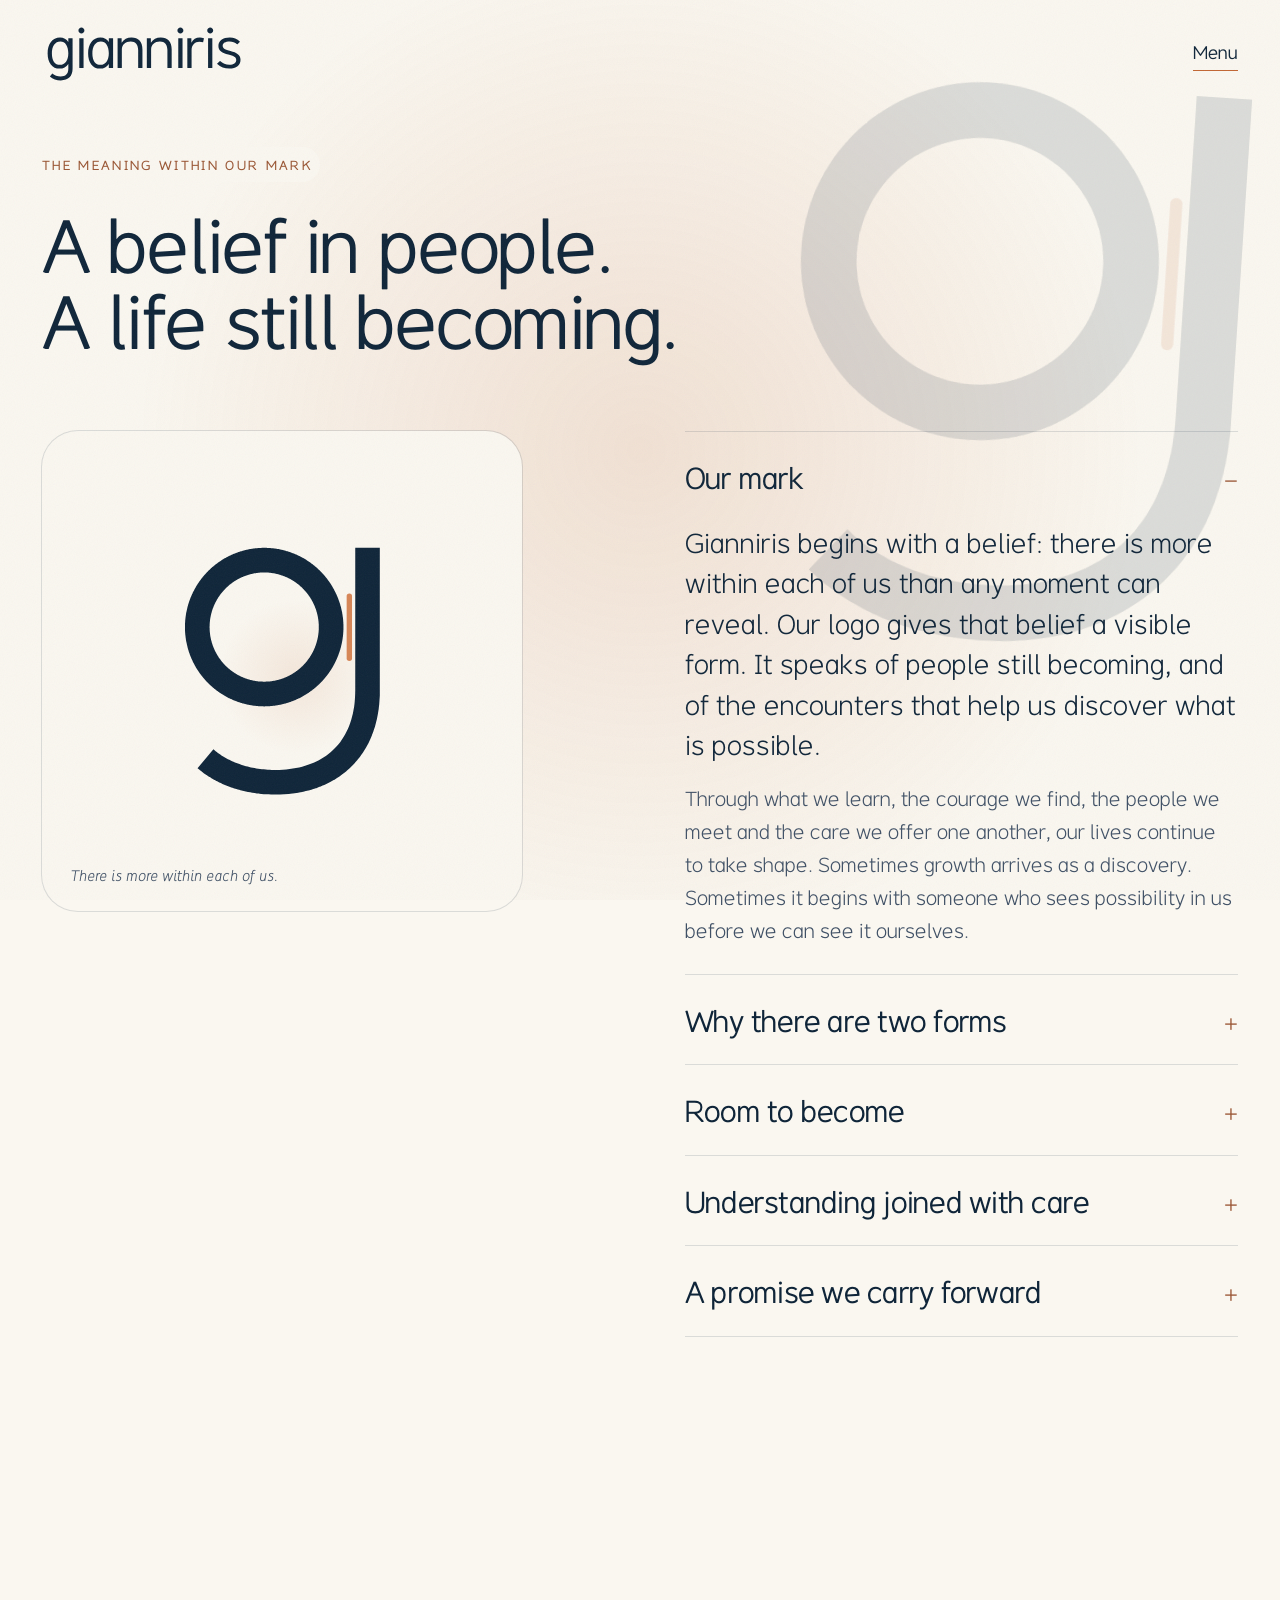
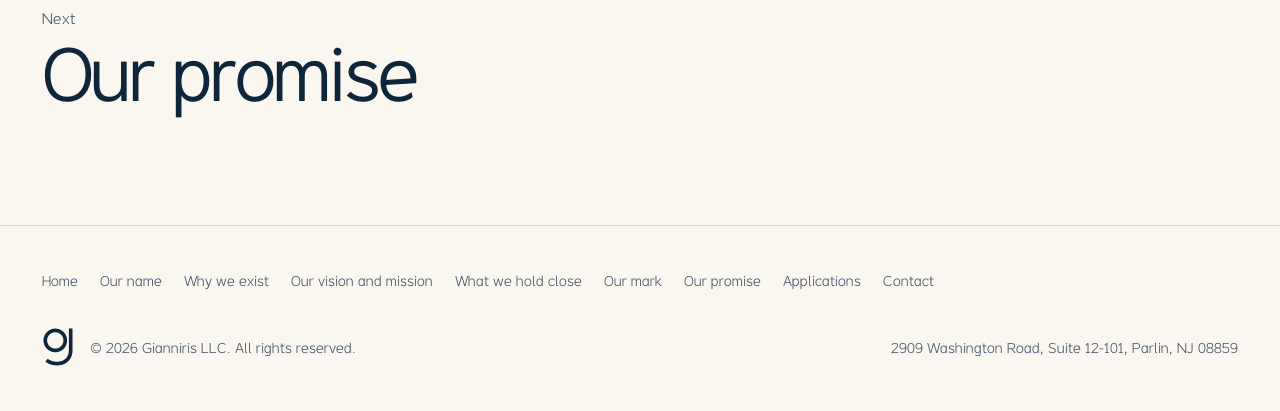
==== commit 5a5af6db: "C-WEB-20261126-04 Why wording, promise link, chapter order, Lane light tone" ====
--- a/mark/index.html
+++ b/mark/index.html
@@ -15,11 +15,11 @@
 <body class="p-mark" data-page="mark">
 <div id="world" aria-hidden="true"><div class="halo"></div><div class="art" id="wart"><svg class="f" id="wa" viewBox="0 0 340 280"><path d="M226.9 98.0 L226.9 97.5 L226.9 97.1 L226.9 96.6 L226.9 96.2 L226.8 95.7 L226.8 95.3 L226.8 94.8 L226.8 94.3 L226.7 93.9 L226.7 93.4 L226.7 93.0 L226.6 92.5 L226.6 92.1 L226.6 91.6 L226.5 91.2 L226.5 90.7 L226.4 90.3 L226.4 89.8 L226.3 89.4 L226.2 88.9 L226.2 88.5 L226.1 88.0 L226.0 87.6 L226.0 87.1 L225.9 86.7 L225.8 86.2 L225.7 85.8 L225.7 85.4 L225.6 84.9 L225.5 84.5 L225.4 84.0 L225.3 83.6 L225.2 83.1 L225.1 82.7 L225.0 82.2 L224.9 81.8 L224.8 81.4 L224.7 80.9 L224.6 80.5 L224.5 80.0 L224.4 79.6 L224.2 79.2 L224.1 78.7 L224.0 78.3 L223.9 77.9 L223.7 77.4 L223.6 77.0 L223.5 76.6 L223.3 76.1 L223.2 75.7 L223.0 75.3 L222.9 74.8 L222.7 74.4 L222.6 74.0 L222.4 73.6 L222.3 73.1 L222.1 72.7 L222.0 72.3 L221.8 71.9 L221.6 71.4 L221.5 71.0 L221.3 70.6 L221.1 70.2 L220.9 69.8 L220.8 69.4 L220.6 68.9 L220.4 68.5 L220.2 68.1 L220.0 67.7 L219.8 67.3 L219.6 66.9 L219.4 66.5 L219.2 66.1 L219.0 65.7 L218.8 65.3 L218.6 64.9 L218.4 64.5 L218.2 64.1 L218.0 63.7 L217.8 63.3 L217.5 62.9 L217.3 62.5 L217.1 62.1 L216.9 61.7 L216.6 61.3 L216.4 60.9 L216.2 60.5 L215.9 60.1 L215.7 59.7 L215.5 59.4 L215.2 59.0 L215.0 58.6 L214.7 58.2 L214.5 57.8 L214.2 57.5 L214.0 57.1 L213.7 56.7 L213.4 56.3 L213.2 56.0 L212.9 55.6 L212.6 55.2 L212.4 54.9 L212.1 54.5 L211.8 54.1 L211.6 53.8 L211.3 53.4 L211.0 53.1 L210.7 52.7 L210.4 52.4 L210.1 52.0 L209.9 51.7 L209.6 51.3 L209.3 51.0 L209.0 50.6 L208.7 50.3 L208.4 49.9 L208.1 49.6 L207.8 49.3 L207.5 48.9 L207.2 48.6 L206.9 48.3 L206.5 47.9 L206.2 47.6 L205.9 47.3 L205.6 47.0 L205.3 46.6 L205.0 46.3 L204.6 46.0 L204.3 45.7 L204.0 45.4 L203.6 45.1 L203.3 44.8 L203.0 44.4 L202.6 44.1 L202.3 43.8 L202.0 43.5 L201.6 43.2 L201.3 42.9 L200.9 42.6 L200.6 42.3 L200.3 42.1 L199.9 41.8 L199.6 41.5 L199.2 41.2 L198.8 40.9 L198.5 40.6 L198.1 40.4 L197.8 40.1 L197.4 39.8 L197.0 39.5 L196.7 39.3 L196.3 39.0 L195.9 38.7 L195.6 38.5 L195.2 38.2 L194.8 38.0 L194.5 37.7 L194.1 37.5 L193.7 37.2 L193.3 37.0 L192.9 36.7 L192.6 36.5 L192.2 36.2 L191.8 36.0 L191.4 35.7 L191.0 35.5 L190.6 35.3 L190.2 35.0 L189.8 34.8 L189.4 34.6 L189.1 34.4 L188.7 34.2 L188.3 33.9 L187.9 33.7 L187.5 33.5 L187.1 33.3 L186.7 33.1 L186.3 32.9 L185.8 32.7 L185.4 32.5 L185.0 32.3 L184.6 32.1 L184.2 31.9 L183.8 31.7 L183.4 31.5 L183.0 31.3 L182.6 31.2 L182.1 31.0 L181.7 30.8 L181.3 30.6 L180.9 30.5 L180.5 30.3 L180.0 30.1 L179.6 30.0 L179.2 29.8 L178.8 29.6 L178.4 29.5 L177.9 29.3 L177.5 29.2 L177.1 29.0 L176.6 28.9 L176.2 28.7 L175.8 28.6 L175.3 28.4 L174.9 28.3 L174.5 28.2 L174.0 28.1 L173.6 27.9 L173.2 27.8 L172.7 27.7 L172.3 27.6 L171.9 27.4 L171.4 27.3 L171.0 27.2 L170.5 27.1 L170.1 27.0 L169.7 26.9 L169.2 26.8 L168.8 26.7 L168.3 26.6 L167.9 26.5 L167.4 26.4 L167.0 26.3 L166.6 26.2 L166.1 26.2 L165.7 26.1 L165.2 26.0 L164.8 25.9 L164.3 25.9 L163.9 25.8 L163.4 25.7 L163.0 25.7 L162.5 25.6 L162.1 25.6 L161.6 25.5 L161.2 25.5 L160.7 25.4 L160.3 25.4 L159.8 25.3 L159.4 25.3 L158.9 25.2 L158.5 25.2 L158.0 25.2 L157.6 25.1 L157.1 25.1 L156.7 25.1 L156.2 25.1 L155.8 25.1 L155.3 25.0 L154.8 25.0 L154.4 25.0 L153.9 25.0 L153.5 25.0 L153.0 25.0 L152.6 25.0 L152.1 25.0 L151.7 25.0 L151.2 25.0 L150.8 25.0 L150.3 25.1 L149.9 25.1 L149.4 25.1 L149.0 25.1 L148.5 25.1 L148.1 25.2 L147.6 25.2 L147.1 25.2 L146.7 25.3 L146.2 25.3 L145.8 25.4 L145.3 25.4 L144.9 25.5 L144.4 25.5 L144.0 25.6 L143.5 25.6 L143.1 25.7 L142.6 25.7 L142.2 25.8 L141.7 25.9 L141.3 25.9 L140.9 26.0 L140.4 26.1 L140.0 26.2 L139.5 26.2 L139.1 26.3 L138.6 26.4 L138.2 26.5 L137.7 26.6 L137.3 26.7 L136.8 26.8 L136.4 26.9 L136.0 27.0 L135.5 27.1 L135.1 27.2 L134.6 27.3 L134.2 27.4 L133.8 27.6 L133.3 27.7 L132.9 27.8 L132.5 27.9 L132.0 28.1 L131.6 28.2 L131.2 28.3 L130.7 28.4 L130.3 28.6 L129.9 28.7 L129.4 28.9 L129.0 29.0 L128.6 29.2 L128.1 29.3 L127.7 29.5 L127.3 29.6 L126.9 29.8 L126.4 30.0 L126.0 30.1 L125.6 30.3 L125.2 30.5 L124.8 30.6 L124.3 30.8 L123.9 31.0 L123.5 31.2 L123.1 31.3 L122.7 31.5 L122.3 31.7 L121.9 31.9 L121.4 32.1 L121.0 32.3 L120.6 32.5 L120.2 32.7 L119.8 32.9 L119.4 33.1 L119.0 33.3 L118.6 33.5 L118.2 33.7 L117.8 33.9 L117.4 34.2 L117.0 34.4 L116.6 34.6 L116.2 34.8 L115.8 35.0 L115.4 35.3 L115.1 35.5 L114.7 35.7 L114.3 36.0 L113.9 36.2 L113.5 36.5 L113.1 36.7 L112.7 37.0 L112.4 37.2 L112.0 37.5 L111.6 37.7 L111.2 38.0 L110.9 38.2 L110.5 38.5 L110.1 38.7 L109.8 39.0 L109.4 39.3 L109.0 39.5 L108.7 39.8 L108.3 40.1 L107.9 40.4 L107.6 40.6 L107.2 40.9 L106.9 41.2 L106.5 41.5 L106.2 41.8 L105.8 42.1 L105.5 42.3 L105.1 42.6 L104.8 42.9 L104.4 43.2 L104.1 43.5 L103.8 43.8 L103.4 44.1 L103.1 44.4 L102.8 44.8 L102.4 45.1 L102.1 45.4 L101.8 45.7 L101.4 46.0 L101.1 46.3 L100.8 46.6 L100.5 47.0 L100.2 47.3 L99.8 47.6 L99.5 47.9 L99.2 48.3 L98.9 48.6 L98.6 48.9 L98.3 49.3 L98.0 49.6 L97.7 49.9 L97.4 50.3 L97.1 50.6 L96.8 51.0 L96.5 51.3 L96.2 51.7 L95.9 52.0 L95.6 52.4 L95.4 52.7 L95.1 53.1 L94.8 53.4 L94.5 53.8 L94.2 54.1 L94.0 54.5 L93.7 54.9 L93.4 55.2 L93.2 55.6 L92.9 56.0 L92.6 56.3 L92.4 56.7 L92.1 57.1 L91.9 57.5 L91.6 57.8 L91.4 58.2 L91.1 58.6 L90.9 59.0 L90.6 59.4 L90.4 59.7 L90.1 60.1 L89.9 60.5 L89.7 60.9 L89.4 61.3 L89.2 61.7 L89.0 62.1 L88.8 62.5 L88.5 62.9 L88.3 63.3 L88.1 63.7 L87.9 64.1 L87.7 64.5 L87.5 64.9 L87.3 65.3 L87.0 65.7 L86.8 66.1 L86.6 66.5 L86.4 66.9 L86.3 67.3 L86.1 67.7 L85.9 68.1 L85.7 68.5 L85.5 68.9 L85.3 69.4 L85.1 69.8 L85.0 70.2 L84.8 70.6 L84.6 71.0 L84.4 71.4 L84.3 71.9 L84.1 72.3 L83.9 72.7 L83.8 73.1 L83.6 73.6 L83.5 74.0 L83.3 74.4 L83.2 74.8 L83.0 75.3 L82.9 75.7 L82.7 76.1 L82.6 76.6 L82.5 77.0 L82.3 77.4 L82.2 77.9 L82.1 78.3 L82.0 78.7 L81.8 79.2 L81.7 79.6 L81.6 80.0 L81.5 80.5 L81.4 80.9 L81.3 81.4 L81.2 81.8 L81.1 82.2 L81.0 82.7 L80.9 83.1 L80.8 83.6 L80.7 84.0 L80.6 84.5 L80.5 84.9 L80.4 85.4 L80.3 85.8 L80.2 86.2 L80.2 86.7 L80.1 87.1 L80.0 87.6 L80.0 88.0 L79.9 88.5 L79.8 88.9 L79.8 89.4 L79.7 89.8 L79.7 90.3 L79.6 90.7 L79.6 91.2 L79.5 91.6 L79.5 92.1 L79.4 92.5 L79.4 93.0 L79.4 93.4 L79.3 93.9 L79.3 94.3 L79.3 94.8 L79.2 95.3 L79.2 95.7 L79.2 96.2 L79.2 96.6 L79.2 97.1 L79.2 97.5 L79.2 98.0 L79.2 98.4 L79.2 98.9 L79.2 99.3 L79.2 99.8 L79.2 100.2 L79.2 100.7 L79.2 101.1 L79.2 101.6 L79.2 102.0 L79.2 102.5 L79.3 103.0 L79.3 103.4 L79.3 103.9 L79.4 104.3 L79.4 104.8 L79.4 105.2 L79.5 105.7 L79.5 106.1 L79.6 106.6 L79.6 107.0 L79.7 107.5 L79.7 107.9 L79.8 108.4 L79.8 108.8 L79.9 109.3 L80.0 109.7 L80.0 110.2 L80.1 110.6 L80.2 111.1 L80.2 111.5 L80.3 112.0 L80.4 112.4 L80.5 112.8 L80.6 113.3 L80.7 113.7 L80.8 114.2 L80.9 114.6 L81.0 115.1 L81.1 115.5 L81.2 115.9 L81.3 116.4 L81.4 116.8 L81.5 117.3 L81.6 117.7 L81.7 118.1 L81.8 118.6 L82.0 119.0 L82.1 119.5 L82.2 119.9 L82.3 120.3 L82.5 120.8 L82.6 121.2 L82.7 121.6 L82.9 122.0 L83.0 122.5 L83.2 122.9 L83.3 123.3 L83.5 123.8 L83.6 124.2 L83.8 124.6 L83.9 125.0 L84.1 125.5 L84.3 125.9 L84.4 126.3 L84.6 126.7 L84.8 127.1 L85.0 127.6 L85.1 128.0 L85.3 128.4 L85.5 128.8 L85.7 129.2 L85.9 129.6 L86.1 130.1 L86.3 130.5 L86.4 130.9 L86.6 131.3 L86.8 131.7 L87.0 132.1 L87.3 132.5 L87.5 132.9 L87.7 133.3 L87.9 133.7 L88.1 134.1 L88.3 134.5 L88.5 134.9 L88.8 135.3 L89.0 135.7 L89.2 136.1 L89.4 136.5 L89.7 136.9 L89.9 137.2 L90.1 137.6 L90.4 138.0 L90.6 138.4 L90.9 138.8 L91.1 139.2 L91.4 139.5 L91.6 139.9 L91.9 140.3 L92.1 140.7 L92.4 141.0 L92.6 141.4 L92.9 141.8 L93.2 142.2 L93.4 142.5 L93.7 142.9 L94.0 143.2 L94.2 143.6 L94.5 144.0 L94.8 144.3 L95.1 144.7 L95.4 145.0 L95.6 145.4 L95.9 145.7 L96.2 146.1 L96.5 146.4 L96.8 146.8 L97.1 147.1 L97.4 147.5 L97.7 147.8 L98.0 148.2 L98.3 148.5 L98.6 148.8 L98.9 149.2 L99.2 149.5 L99.5 149.8 L99.8 150.1 L100.2 150.5 L100.5 150.8 L100.8 151.1 L101.1 151.4 L101.4 151.8 L101.8 152.1 L102.1 152.4 L102.4 152.7 L102.8 153.0 L103.1 153.3 L103.4 153.6 L103.8 153.9 L104.1 154.2 L104.4 154.5 L104.8 154.8 L105.1 155.1 L105.5 155.4 L105.8 155.7 L106.2 156.0 L106.5 156.3 L106.9 156.6 L107.2 156.8 L107.6 157.1 L107.9 157.4 L108.3 157.7 L108.7 157.9 L109.0 158.2 L109.4 158.5 L109.8 158.7 L110.1 159.0 L110.5 159.3 L110.9 159.5 L111.2 159.8 L111.6 160.0 L112.0 160.3 L112.4 160.6 L112.7 160.8 L113.1 161.0 L113.5 161.3 L113.9 161.5 L114.3 161.8 L114.7 162.0 L115.1 162.2 L115.4 162.5 L115.8 162.7 L116.2 162.9 L116.6 163.2 L117.0 163.4 L117.4 163.6 L117.8 163.8 L118.2 164.0 L118.6 164.2 L119.0 164.5 L119.4 164.7 L119.8 164.9 L120.2 165.1 L120.6 165.3 L121.0 165.5 L121.4 165.7 L121.9 165.9 L122.3 166.0 L122.7 166.2 L123.1 166.4 L123.5 166.6 L123.9 166.8 L124.3 167.0 L124.8 167.1 L125.2 167.3 L125.6 167.5 L126.0 167.6 L126.4 167.8 L126.9 168.0 L127.3 168.1 L127.7 168.3 L128.1 168.4 L128.6 168.6 L129.0 168.7 L129.4 168.9 L129.9 169.0 L130.3 169.2 L130.7 169.3 L131.2 169.4 L131.6 169.6 L132.0 169.7 L132.5 169.8 L132.9 170.0 L133.3 170.1 L133.8 170.2 L134.2 170.3 L134.6 170.4 L135.1 170.5 L135.5 170.6 L136.0 170.8 L136.4 170.9 L136.8 171.0 L137.3 171.1 L137.7 171.2 L138.2 171.2 L138.6 171.3 L139.1 171.4 L139.5 171.5 L140.0 171.6 L140.4 171.7 L140.9 171.7 L141.3 171.8 L141.7 171.9 L142.2 172.0 L142.6 172.0 L143.1 172.1 L143.5 172.1 L144.0 172.2 L144.4 172.3 L144.9 172.3 L145.3 172.4 L145.8 172.4 L146.2 172.4 L146.7 172.5 L147.1 172.5 L147.6 172.6 L148.1 172.6 L148.5 172.6 L149.0 172.6 L149.4 172.7 L149.9 172.7 L150.3 172.7 L150.8 172.7 L151.2 172.7 L151.7 172.7 L152.1 172.7 L152.6 172.8 L153.0 172.8 L153.5 172.8 L153.9 172.7 L154.4 172.7 L154.8 172.7 L155.3 172.7 L155.8 172.7 L156.2 172.7 L156.7 172.7 L157.1 172.6 L157.6 172.6 L158.0 172.6 L158.5 172.6 L158.9 172.5 L159.4 172.5 L159.8 172.4 L160.3 172.4 L160.7 172.4 L161.2 172.3 L161.6 172.3 L162.1 172.2 L162.5 172.1 L163.0 172.1 L163.4 172.0 L163.9 172.0 L164.3 171.9 L164.8 171.8 L165.2 171.7 L165.7 171.7 L166.1 171.6 L166.6 171.5 L167.0 171.4 L167.4 171.3 L167.9 171.2 L168.3 171.2 L168.8 171.1 L169.2 171.0 L169.7 170.9 L170.1 170.8 L170.5 170.6 L171.0 170.5 L171.4 170.4 L171.9 170.3 L172.3 170.2 L172.7 170.1 L173.2 170.0 L173.6 169.8 L174.0 169.7 L174.5 169.6 L174.9 169.4 L175.3 169.3 L175.8 169.2 L176.2 169.0 L176.6 168.9 L177.1 168.7 L177.5 168.6 L177.9 168.4 L178.4 168.3 L178.8 168.1 L179.2 168.0 L179.6 167.8 L180.0 167.6 L180.5 167.5 L180.9 167.3 L181.3 167.1 L181.7 167.0 L182.1 166.8 L182.6 166.6 L183.0 166.4 L183.4 166.2 L183.8 166.0 L184.2 165.9 L184.6 165.7 L185.0 165.5 L185.4 165.3 L185.8 165.1 L186.3 164.9 L186.7 164.7 L187.1 164.5 L187.5 164.2 L187.9 164.0 L188.3 163.8 L188.7 163.6 L189.1 163.4 L189.4 163.2 L189.8 162.9 L190.2 162.7 L190.6 162.5 L191.0 162.2 L191.4 162.0 L191.8 161.8 L192.2 161.5 L192.6 161.3 L192.9 161.0 L193.3 160.8 L193.7 160.6 L194.1 160.3 L194.5 160.0 L194.8 159.8 L195.2 159.5 L195.6 159.3 L195.9 159.0 L196.3 158.7 L196.7 158.5 L197.0 158.2 L197.4 157.9 L197.8 157.7 L198.1 157.4 L198.5 157.1 L198.8 156.8 L199.2 156.6 L199.6 156.3 L199.9 156.0 L200.3 155.7 L200.6 155.4 L200.9 155.1 L201.3 154.8 L201.6 154.5 L202.0 154.2 L202.3 153.9 L202.6 153.6 L203.0 153.3 L203.3 153.0 L203.6 152.7 L204.0 152.4 L204.3 152.1 L204.6 151.8 L205.0 151.4 L205.3 151.1 L205.6 150.8 L205.9 150.5 L206.2 150.1 L206.5 149.8 L206.9 149.5 L207.2 149.2 L207.5 148.8 L207.8 148.5 L208.1 148.2 L208.4 147.8 L208.7 147.5 L209.0 147.1 L209.3 146.8 L209.6 146.4 L209.9 146.1 L210.1 145.7 L210.4 145.4 L210.7 145.0 L211.0 144.7 L211.3 144.3 L211.6 144.0 L211.8 143.6 L212.1 143.2 L212.4 142.9 L212.6 142.5 L212.9 142.2 L213.2 141.8 L213.4 141.4 L213.7 141.0 L214.0 140.7 L214.2 140.3 L214.5 139.9 L214.7 139.5 L215.0 139.2 L215.2 138.8 L215.5 138.4 L215.7 138.0 L215.9 137.6 L216.2 137.2 L216.4 136.9 L216.6 136.5 L216.9 136.1 L217.1 135.7 L217.3 135.3 L217.5 134.9 L217.8 134.5 L218.0 134.1 L218.2 133.7 L218.4 133.3 L218.6 132.9 L218.8 132.5 L219.0 132.1 L219.2 131.7 L219.4 131.3 L219.6 130.9 L219.8 130.5 L220.0 130.1 L220.2 129.6 L220.4 129.2 L220.6 128.8 L220.8 128.4 L220.9 128.0 L221.1 127.6 L221.3 127.1 L221.5 126.7 L221.6 126.3 L221.8 125.9 L222.0 125.5 L222.1 125.0 L222.3 124.6 L222.4 124.2 L222.6 123.8 L222.7 123.3 L222.9 122.9 L223.0 122.5 L223.2 122.0 L223.3 121.6 L223.5 121.2 L223.6 120.8 L223.7 120.3 L223.9 119.9 L224.0 119.5 L224.1 119.0 L224.2 118.6 L224.4 118.1 L224.5 117.7 L224.6 117.3 L224.7 116.8 L224.8 116.4 L224.9 115.9 L225.0 115.5 L225.1 115.1 L225.2 114.6 L225.3 114.2 L225.4 113.7 L225.5 113.3 L225.6 112.8 L225.7 112.4 L225.7 112.0 L225.8 111.5 L225.9 111.1 L226.0 110.6 L226.0 110.2 L226.1 109.7 L226.2 109.3 L226.2 108.8 L226.3 108.4 L226.4 107.9 L226.4 107.5 L226.5 107.0 L226.5 106.6 L226.6 106.1 L226.6 105.7 L226.6 105.2 L226.7 104.8 L226.7 104.3 L226.7 103.9 L226.8 103.4 L226.8 103.0 L226.8 102.5 L226.8 102.0 L226.9 101.6 L226.9 101.1 L226.9 100.7 L226.9 100.2 L226.9 99.8 L226.9 99.3 L226.9 98.9 L226.9 98.4ZM203.9 99.5 L203.9 99.8 L203.9 100.1 L203.9 100.4 L203.9 100.7 L203.9 101.1 L203.9 101.4 L203.9 101.7 L203.8 102.0 L203.8 102.3 L203.8 102.6 L203.8 102.9 L203.7 103.2 L203.7 103.6 L203.7 103.9 L203.7 104.2 L203.6 104.5 L203.6 104.8 L203.5 105.1 L203.5 105.4 L203.5 105.7 L203.4 106.0 L203.4 106.3 L203.3 106.7 L203.3 107.0 L203.2 107.3 L203.2 107.6 L203.1 107.9 L203.1 108.2 L203.0 108.5 L203.0 108.8 L202.9 109.1 L202.8 109.4 L202.8 109.7 L202.7 110.0 L202.6 110.3 L202.6 110.6 L202.5 110.9 L202.4 111.2 L202.3 111.5 L202.2 111.8 L202.2 112.1 L202.1 112.4 L202.0 112.8 L201.9 113.1 L201.8 113.4 L201.7 113.6 L201.6 113.9 L201.6 114.2 L201.5 114.5 L201.4 114.8 L201.3 115.1 L201.2 115.4 L201.1 115.7 L201.0 116.0 L200.8 116.3 L200.7 116.6 L200.6 116.9 L200.5 117.2 L200.4 117.5 L200.3 117.8 L200.2 118.1 L200.1 118.4 L199.9 118.6 L199.8 118.9 L199.7 119.2 L199.6 119.5 L199.4 119.8 L199.3 120.1 L199.2 120.4 L199.0 120.6 L198.9 120.9 L198.8 121.2 L198.6 121.5 L198.5 121.8 L198.4 122.0 L198.2 122.3 L198.1 122.6 L197.9 122.9 L197.8 123.1 L197.6 123.4 L197.5 123.7 L197.3 124.0 L197.2 124.2 L197.0 124.5 L196.8 124.8 L196.7 125.0 L196.5 125.3 L196.4 125.6 L196.2 125.8 L196.0 126.1 L195.9 126.4 L195.7 126.6 L195.5 126.9 L195.4 127.2 L195.2 127.4 L195.0 127.7 L194.8 127.9 L194.6 128.2 L194.5 128.4 L194.3 128.7 L194.1 128.9 L193.9 129.2 L193.7 129.4 L193.5 129.7 L193.3 129.9 L193.2 130.2 L193.0 130.4 L192.8 130.7 L192.6 130.9 L192.4 131.2 L192.2 131.4 L192.0 131.6 L191.8 131.9 L191.6 132.1 L191.4 132.4 L191.2 132.6 L191.0 132.8 L190.7 133.1 L190.5 133.3 L190.3 133.5 L190.1 133.7 L189.9 134.0 L189.7 134.2 L189.5 134.4 L189.2 134.6 L189.0 134.9 L188.8 135.1 L188.6 135.3 L188.4 135.5 L188.1 135.7 L187.9 135.9 L187.7 136.2 L187.4 136.4 L187.2 136.6 L187.0 136.8 L186.7 137.0 L186.5 137.2 L186.3 137.4 L186.0 137.6 L185.8 137.8 L185.6 138.0 L185.3 138.2 L185.1 138.4 L184.8 138.6 L184.6 138.8 L184.3 139.0 L184.1 139.2 L183.9 139.4 L183.6 139.6 L183.4 139.8 L183.1 139.9 L182.8 140.1 L182.6 140.3 L182.3 140.5 L182.1 140.7 L181.8 140.8 L181.6 141.0 L181.3 141.2 L181.0 141.4 L180.8 141.5 L180.5 141.7 L180.3 141.9 L180.0 142.0 L179.7 142.2 L179.5 142.4 L179.2 142.5 L178.9 142.7 L178.7 142.8 L178.4 143.0 L178.1 143.2 L177.8 143.3 L177.6 143.5 L177.3 143.6 L177.0 143.8 L176.8 143.9 L176.5 144.0 L176.2 144.2 L175.9 144.3 L175.6 144.5 L175.4 144.6 L175.1 144.7 L174.8 144.9 L174.5 145.0 L174.2 145.1 L173.9 145.3 L173.7 145.4 L173.4 145.5 L173.1 145.7 L172.8 145.8 L172.5 145.9 L172.2 146.0 L171.9 146.1 L171.6 146.2 L171.4 146.4 L171.1 146.5 L170.8 146.6 L170.5 146.7 L170.2 146.8 L169.9 146.9 L169.6 147.0 L169.3 147.1 L169.0 147.2 L168.7 147.3 L168.4 147.4 L168.1 147.5 L167.8 147.6 L167.5 147.7 L167.2 147.8 L166.9 147.8 L166.6 147.9 L166.3 148.0 L166.0 148.1 L165.7 148.2 L165.4 148.2 L165.1 148.3 L164.8 148.4 L164.5 148.5 L164.2 148.5 L163.9 148.6 L163.6 148.7 L163.3 148.7 L163.0 148.8 L162.7 148.9 L162.4 148.9 L162.0 149.0 L161.7 149.0 L161.4 149.1 L161.1 149.1 L160.8 149.2 L160.5 149.2 L160.2 149.3 L159.9 149.3 L159.6 149.3 L159.3 149.4 L159.0 149.4 L158.6 149.5 L158.3 149.5 L158.0 149.5 L157.7 149.6 L157.4 149.6 L157.1 149.6 L156.8 149.6 L156.5 149.7 L156.2 149.7 L155.8 149.7 L155.5 149.7 L155.2 149.7 L154.9 149.7 L154.6 149.7 L154.3 149.8 L154.0 149.8 L153.7 149.8 L153.3 149.8 L153.0 149.8 L152.7 149.8 L152.4 149.8 L152.1 149.8 L151.8 149.8 L151.5 149.7 L151.2 149.7 L150.9 149.7 L150.5 149.7 L150.2 149.7 L149.9 149.7 L149.6 149.7 L149.3 149.6 L149.0 149.6 L148.7 149.6 L148.4 149.6 L148.0 149.5 L147.7 149.5 L147.4 149.5 L147.1 149.4 L146.8 149.4 L146.5 149.3 L146.2 149.3 L145.9 149.3 L145.6 149.2 L145.3 149.2 L145.0 149.1 L144.6 149.1 L144.3 149.0 L144.0 149.0 L143.7 148.9 L143.4 148.9 L143.1 148.8 L142.8 148.7 L142.5 148.7 L142.2 148.6 L141.9 148.5 L141.6 148.5 L141.3 148.4 L141.0 148.3 L140.7 148.2 L140.4 148.2 L140.1 148.1 L139.8 148.0 L139.5 147.9 L139.2 147.8 L138.9 147.8 L138.6 147.7 L138.3 147.6 L138.0 147.5 L137.7 147.4 L137.4 147.3 L137.1 147.2 L136.8 147.1 L136.5 147.0 L136.2 146.9 L135.9 146.8 L135.6 146.7 L135.3 146.6 L135.0 146.5 L134.7 146.4 L134.4 146.2 L134.1 146.1 L133.8 146.0 L133.6 145.9 L133.3 145.8 L133.0 145.7 L132.7 145.5 L132.4 145.4 L132.1 145.3 L131.8 145.1 L131.6 145.0 L131.3 144.9 L131.0 144.7 L130.7 144.6 L130.4 144.5 L130.2 144.3 L129.9 144.2 L129.6 144.0 L129.3 143.9 L129.0 143.8 L128.8 143.6 L128.5 143.5 L128.2 143.3 L128.0 143.2 L127.7 143.0 L127.4 142.8 L127.1 142.7 L126.9 142.5 L126.6 142.4 L126.3 142.2 L126.1 142.0 L125.8 141.9 L125.5 141.7 L125.3 141.5 L125.0 141.4 L124.8 141.2 L124.5 141.0 L124.2 140.8 L124.0 140.7 L123.7 140.5 L123.5 140.3 L123.2 140.1 L123.0 139.9 L122.7 139.8 L122.5 139.6 L122.2 139.4 L122.0 139.2 L121.7 139.0 L121.5 138.8 L121.2 138.6 L121.0 138.4 L120.8 138.2 L120.5 138.0 L120.3 137.8 L120.0 137.6 L119.8 137.4 L119.6 137.2 L119.3 137.0 L119.1 136.8 L118.9 136.6 L118.6 136.4 L118.4 136.2 L118.2 135.9 L117.9 135.7 L117.7 135.5 L117.5 135.3 L117.3 135.1 L117.0 134.9 L116.8 134.6 L116.6 134.4 L116.4 134.2 L116.2 134.0 L116.0 133.7 L115.7 133.5 L115.5 133.3 L115.3 133.1 L115.1 132.8 L114.9 132.6 L114.7 132.4 L114.5 132.1 L114.3 131.9 L114.1 131.6 L113.9 131.4 L113.7 131.2 L113.5 130.9 L113.3 130.7 L113.1 130.4 L112.9 130.2 L112.7 129.9 L112.5 129.7 L112.3 129.4 L112.2 129.2 L112.0 128.9 L111.8 128.7 L111.6 128.4 L111.4 128.2 L111.2 127.9 L111.1 127.7 L110.9 127.4 L110.7 127.2 L110.5 126.9 L110.4 126.6 L110.2 126.4 L110.0 126.1 L109.9 125.8 L109.7 125.6 L109.5 125.3 L109.4 125.0 L109.2 124.8 L109.1 124.5 L108.9 124.2 L108.8 124.0 L108.6 123.7 L108.5 123.4 L108.3 123.1 L108.2 122.9 L108.0 122.6 L107.9 122.3 L107.7 122.0 L107.6 121.8 L107.4 121.5 L107.3 121.2 L107.2 120.9 L107.0 120.6 L106.9 120.4 L106.8 120.1 L106.6 119.8 L106.5 119.5 L106.4 119.2 L106.3 118.9 L106.1 118.6 L106.0 118.4 L105.9 118.1 L105.8 117.8 L105.7 117.5 L105.6 117.2 L105.4 116.9 L105.3 116.6 L105.2 116.3 L105.1 116.0 L105.0 115.7 L104.9 115.4 L104.8 115.1 L104.7 114.8 L104.6 114.5 L104.5 114.2 L104.4 113.9 L104.3 113.6 L104.2 113.4 L104.2 113.1 L104.1 112.8 L104.0 112.4 L103.9 112.1 L103.8 111.8 L103.7 111.5 L103.7 111.2 L103.6 110.9 L103.5 110.6 L103.4 110.3 L103.4 110.0 L103.3 109.7 L103.2 109.4 L103.2 109.1 L103.1 108.8 L103.1 108.5 L103.0 108.2 L102.9 107.9 L102.9 107.6 L102.8 107.3 L102.8 107.0 L102.7 106.7 L102.7 106.3 L102.6 106.0 L102.6 105.7 L102.6 105.4 L102.5 105.1 L102.5 104.8 L102.5 104.5 L102.4 104.2 L102.4 103.9 L102.4 103.6 L102.3 103.2 L102.3 102.9 L102.3 102.6 L102.3 102.3 L102.2 102.0 L102.2 101.7 L102.2 101.4 L102.2 101.1 L102.2 100.7 L102.2 100.4 L102.2 100.1 L102.2 99.8 L102.1 99.5 L102.1 99.2 L102.1 98.9 L102.1 98.6 L102.1 98.3 L102.2 97.9 L102.2 97.6 L102.2 97.3 L102.2 97.0 L102.2 96.7 L102.2 96.4 L102.2 96.1 L102.2 95.8 L102.3 95.4 L102.3 95.1 L102.3 94.8 L102.3 94.5 L102.4 94.2 L102.4 93.9 L102.4 93.6 L102.5 93.3 L102.5 93.0 L102.5 92.6 L102.6 92.3 L102.6 92.0 L102.6 91.7 L102.7 91.4 L102.7 91.1 L102.8 90.8 L102.8 90.5 L102.9 90.2 L102.9 89.9 L103.0 89.6 L103.1 89.3 L103.1 88.9 L103.2 88.6 L103.2 88.3 L103.3 88.0 L103.4 87.7 L103.4 87.4 L103.5 87.1 L103.6 86.8 L103.7 86.5 L103.7 86.2 L103.8 85.9 L103.9 85.6 L104.0 85.3 L104.1 85.0 L104.2 84.7 L104.2 84.4 L104.3 84.1 L104.4 83.8 L104.5 83.5 L104.6 83.2 L104.7 82.9 L104.8 82.6 L104.9 82.3 L105.0 82.0 L105.1 81.7 L105.2 81.4 L105.3 81.1 L105.4 80.9 L105.6 80.6 L105.7 80.3 L105.8 80.0 L105.9 79.7 L106.0 79.4 L106.1 79.1 L106.3 78.8 L106.4 78.5 L106.5 78.3 L106.6 78.0 L106.8 77.7 L106.9 77.4 L107.0 77.1 L107.2 76.8 L107.3 76.6 L107.4 76.3 L107.6 76.0 L107.7 75.7 L107.9 75.4 L108.0 75.2 L108.2 74.9 L108.3 74.6 L108.5 74.3 L108.6 74.1 L108.8 73.8 L108.9 73.5 L109.1 73.2 L109.2 73.0 L109.4 72.7 L109.5 72.4 L109.7 72.2 L109.9 71.9 L110.0 71.6 L110.2 71.4 L110.4 71.1 L110.5 70.9 L110.7 70.6 L110.9 70.3 L111.1 70.1 L111.2 69.8 L111.4 69.6 L111.6 69.3 L111.8 69.1 L112.0 68.8 L112.2 68.6 L112.3 68.3 L112.5 68.1 L112.7 67.8 L112.9 67.6 L113.1 67.3 L113.3 67.1 L113.5 66.8 L113.7 66.6 L113.9 66.3 L114.1 66.1 L114.3 65.9 L114.5 65.6 L114.7 65.4 L114.9 65.2 L115.1 64.9 L115.3 64.7 L115.5 64.5 L115.7 64.2 L116.0 64.0 L116.2 63.8 L116.4 63.6 L116.6 63.3 L116.8 63.1 L117.0 62.9 L117.3 62.7 L117.5 62.5 L117.7 62.2 L117.9 62.0 L118.2 61.8 L118.4 61.6 L118.6 61.4 L118.9 61.2 L119.1 61.0 L119.3 60.8 L119.6 60.5 L119.8 60.3 L120.0 60.1 L120.3 59.9 L120.5 59.7 L120.8 59.5 L121.0 59.3 L121.2 59.1 L121.5 58.9 L121.7 58.8 L122.0 58.6 L122.2 58.4 L122.5 58.2 L122.7 58.0 L123.0 57.8 L123.2 57.6 L123.5 57.4 L123.7 57.3 L124.0 57.1 L124.2 56.9 L124.5 56.7 L124.8 56.6 L125.0 56.4 L125.3 56.2 L125.5 56.0 L125.8 55.9 L126.1 55.7 L126.3 55.5 L126.6 55.4 L126.9 55.2 L127.1 55.1 L127.4 54.9 L127.7 54.7 L128.0 54.6 L128.2 54.4 L128.5 54.3 L128.8 54.1 L129.0 54.0 L129.3 53.8 L129.6 53.7 L129.9 53.6 L130.2 53.4 L130.4 53.3 L130.7 53.1 L131.0 53.0 L131.3 52.9 L131.6 52.7 L131.8 52.6 L132.1 52.5 L132.4 52.3 L132.7 52.2 L133.0 52.1 L133.3 52.0 L133.6 51.9 L133.8 51.7 L134.1 51.6 L134.4 51.5 L134.7 51.4 L135.0 51.3 L135.3 51.2 L135.6 51.1 L135.9 51.0 L136.2 50.9 L136.5 50.8 L136.8 50.7 L137.1 50.6 L137.4 50.5 L137.7 50.4 L138.0 50.3 L138.3 50.2 L138.6 50.1 L138.9 50.0 L139.2 49.9 L139.5 49.8 L139.8 49.7 L140.1 49.7 L140.4 49.6 L140.7 49.5 L141.0 49.4 L141.3 49.4 L141.6 49.3 L141.9 49.2 L142.2 49.2 L142.5 49.1 L142.8 49.0 L143.1 49.0 L143.4 48.9 L143.7 48.8 L144.0 48.8 L144.3 48.7 L144.6 48.7 L145.0 48.6 L145.3 48.6 L145.6 48.5 L145.9 48.5 L146.2 48.4 L146.5 48.4 L146.8 48.4 L147.1 48.3 L147.4 48.3 L147.7 48.3 L148.0 48.2 L148.4 48.2 L148.7 48.2 L149.0 48.1 L149.3 48.1 L149.6 48.1 L149.9 48.1 L150.2 48.1 L150.5 48.0 L150.9 48.0 L151.2 48.0 L151.5 48.0 L151.8 48.0 L152.1 48.0 L152.4 48.0 L152.7 48.0 L153.0 48.0 L153.3 48.0 L153.7 48.0 L154.0 48.0 L154.3 48.0 L154.6 48.0 L154.9 48.0 L155.2 48.0 L155.5 48.0 L155.8 48.1 L156.2 48.1 L156.5 48.1 L156.8 48.1 L157.1 48.1 L157.4 48.2 L157.7 48.2 L158.0 48.2 L158.3 48.3 L158.6 48.3 L159.0 48.3 L159.3 48.4 L159.6 48.4 L159.9 48.4 L160.2 48.5 L160.5 48.5 L160.8 48.6 L161.1 48.6 L161.4 48.7 L161.7 48.7 L162.0 48.8 L162.4 48.8 L162.7 48.9 L163.0 49.0 L163.3 49.0 L163.6 49.1 L163.9 49.2 L164.2 49.2 L164.5 49.3 L164.8 49.4 L165.1 49.4 L165.4 49.5 L165.7 49.6 L166.0 49.7 L166.3 49.7 L166.6 49.8 L166.9 49.9 L167.2 50.0 L167.5 50.1 L167.8 50.2 L168.1 50.3 L168.4 50.4 L168.7 50.5 L169.0 50.6 L169.3 50.7 L169.6 50.8 L169.9 50.9 L170.2 51.0 L170.5 51.1 L170.8 51.2 L171.1 51.3 L171.4 51.4 L171.6 51.5 L171.9 51.6 L172.2 51.7 L172.5 51.9 L172.8 52.0 L173.1 52.1 L173.4 52.2 L173.7 52.3 L173.9 52.5 L174.2 52.6 L174.5 52.7 L174.8 52.9 L175.1 53.0 L175.4 53.1 L175.6 53.3 L175.9 53.4 L176.2 53.6 L176.5 53.7 L176.8 53.8 L177.0 54.0 L177.3 54.1 L177.6 54.3 L177.8 54.4 L178.1 54.6 L178.4 54.7 L178.7 54.9 L178.9 55.1 L179.2 55.2 L179.5 55.4 L179.7 55.5 L180.0 55.7 L180.3 55.9 L180.5 56.0 L180.8 56.2 L181.0 56.4 L181.3 56.6 L181.6 56.7 L181.8 56.9 L182.1 57.1 L182.3 57.3 L182.6 57.4 L182.8 57.6 L183.1 57.8 L183.4 58.0 L183.6 58.2 L183.9 58.4 L184.1 58.6 L184.3 58.8 L184.6 58.9 L184.8 59.1 L185.1 59.3 L185.3 59.5 L185.6 59.7 L185.8 59.9 L186.0 60.1 L186.3 60.3 L186.5 60.5 L186.7 60.8 L187.0 61.0 L187.2 61.2 L187.4 61.4 L187.7 61.6 L187.9 61.8 L188.1 62.0 L188.4 62.2 L188.6 62.5 L188.8 62.7 L189.0 62.9 L189.2 63.1 L189.5 63.3 L189.7 63.6 L189.9 63.8 L190.1 64.0 L190.3 64.2 L190.5 64.5 L190.7 64.7 L191.0 64.9 L191.2 65.2 L191.4 65.4 L191.6 65.6 L191.8 65.9 L192.0 66.1 L192.2 66.3 L192.4 66.6 L192.6 66.8 L192.8 67.1 L193.0 67.3 L193.2 67.6 L193.3 67.8 L193.5 68.1 L193.7 68.3 L193.9 68.6 L194.1 68.8 L194.3 69.1 L194.5 69.3 L194.6 69.6 L194.8 69.8 L195.0 70.1 L195.2 70.3 L195.4 70.6 L195.5 70.9 L195.7 71.1 L195.9 71.4 L196.0 71.6 L196.2 71.9 L196.4 72.2 L196.5 72.4 L196.7 72.7 L196.8 73.0 L197.0 73.2 L197.2 73.5 L197.3 73.8 L197.5 74.1 L197.6 74.3 L197.8 74.6 L197.9 74.9 L198.1 75.2 L198.2 75.4 L198.4 75.7 L198.5 76.0 L198.6 76.3 L198.8 76.6 L198.9 76.8 L199.0 77.1 L199.2 77.4 L199.3 77.7 L199.4 78.0 L199.6 78.3 L199.7 78.5 L199.8 78.8 L199.9 79.1 L200.1 79.4 L200.2 79.7 L200.3 80.0 L200.4 80.3 L200.5 80.6 L200.6 80.9 L200.7 81.1 L200.8 81.4 L201.0 81.7 L201.1 82.0 L201.2 82.3 L201.3 82.6 L201.4 82.9 L201.5 83.2 L201.6 83.5 L201.6 83.8 L201.7 84.1 L201.8 84.4 L201.9 84.7 L202.0 85.0 L202.1 85.3 L202.2 85.6 L202.2 85.9 L202.3 86.2 L202.4 86.5 L202.5 86.8 L202.6 87.1 L202.6 87.4 L202.7 87.7 L202.8 88.0 L202.8 88.3 L202.9 88.6 L203.0 88.9 L203.0 89.3 L203.1 89.6 L203.1 89.9 L203.2 90.2 L203.2 90.5 L203.3 90.8 L203.3 91.1 L203.4 91.4 L203.4 91.7 L203.5 92.0 L203.5 92.3 L203.5 92.6 L203.6 93.0 L203.6 93.3 L203.7 93.6 L203.7 93.9 L203.7 94.2 L203.7 94.5 L203.8 94.8 L203.8 95.1 L203.8 95.4 L203.8 95.8 L203.9 96.1 L203.9 96.4 L203.9 96.7 L203.9 97.0 L203.9 97.3 L203.9 97.6 L203.9 97.9 L203.9 98.3 L203.9 98.6 L203.9 98.9 L203.9 99.2ZM237.8 162.0 L237.6 165.7 L237.3 169.3 L236.9 172.8 L236.3 176.1 L235.7 179.4 L234.9 182.5 L234.1 185.5 L233.1 188.4 L232.1 191.2 L231.0 193.9 L229.7 196.5 L228.4 199.0 L227.0 201.4 L225.5 203.7 L224.0 205.9 L222.3 208.0 L220.6 210.0 L218.8 211.9 L216.9 213.7 L214.9 215.5 L212.9 217.1 L210.8 218.7 L208.6 220.2 L206.3 221.6 L204.0 222.9 L201.6 224.1 L199.1 225.3 L196.5 226.3 L193.9 227.3 L191.2 228.2 L188.4 229.0 L185.6 229.7 L182.6 230.3 L179.7 230.8 L176.7 231.2 L173.6 231.6 L170.4 231.8 L167.2 232.0 L163.9 232.0 L162.0 232.0 L160.1 232.0 L158.2 231.9 L156.4 231.8 L154.5 231.7 L152.7 231.5 L150.9 231.3 L149.2 231.1 L147.4 230.9 L145.7 230.6 L144.0 230.3 L142.4 230.0 L140.7 229.7 L139.1 229.3 L137.6 228.9 L136.0 228.5 L134.5 228.1 L133.0 227.6 L131.5 227.1 L130.0 226.6 L128.6 226.1 L127.2 225.6 L125.8 225.0 L124.4 224.5 L123.1 223.9 L121.8 223.2 L120.5 222.6 L119.2 222.0 L118.0 221.3 L116.8 220.6 L115.6 219.9 L114.4 219.2 L113.2 218.5 L112.1 217.7 L111.0 216.9 L109.9 216.2 L108.8 215.4 L107.8 214.6 L106.8 213.7 L105.7 212.8 L90.9 230.4 L92.1 231.4 L92.2 231.5 L93.4 232.5 L93.6 232.6 L94.8 233.6 L95.0 233.7 L96.2 234.6 L96.4 234.8 L97.7 235.7 L97.8 235.8 L99.1 236.7 L99.3 236.8 L100.6 237.7 L100.8 237.8 L102.1 238.6 L102.3 238.7 L103.7 239.6 L103.8 239.7 L105.2 240.5 L105.4 240.6 L106.8 241.4 L107.0 241.5 L108.4 242.3 L108.6 242.4 L110.1 243.1 L110.3 243.2 L111.8 243.9 L112.0 244.0 L113.5 244.7 L113.6 244.8 L115.2 245.5 L115.4 245.6 L116.9 246.2 L117.1 246.3 L118.7 247.0 L118.9 247.0 L120.5 247.6 L120.7 247.7 L122.3 248.3 L122.5 248.4 L124.2 248.9 L124.4 249.0 L126.1 249.5 L126.2 249.6 L128.0 250.1 L128.1 250.2 L129.9 250.6 L130.1 250.7 L131.8 251.2 L132.0 251.2 L133.8 251.6 L134.0 251.7 L135.8 252.1 L136.0 252.1 L137.8 252.5 L138.0 252.6 L139.9 252.9 L140.0 252.9 L141.9 253.3 L142.1 253.3 L144.0 253.6 L144.2 253.6 L146.1 253.9 L146.3 253.9 L148.3 254.1 L148.5 254.2 L150.4 254.4 L150.6 254.4 L152.6 254.6 L152.8 254.6 L154.8 254.7 L155.0 254.7 L157.1 254.8 L157.2 254.8 L159.3 254.9 L159.5 254.9 L161.6 255.0 L161.8 255.0 L163.9 255.0 L164.2 255.0 L167.7 254.9 L168.1 254.9 L171.6 254.8 L172.0 254.8 L175.5 254.5 L175.9 254.5 L179.3 254.1 L179.7 254.0 L183.1 253.6 L183.5 253.5 L186.8 252.9 L187.2 252.8 L190.5 252.1 L190.9 252.0 L194.1 251.2 L194.5 251.1 L197.7 250.2 L198.1 250.1 L201.2 249.1 L201.6 249.0 L204.6 247.8 L205.1 247.7 L208.0 246.4 L208.5 246.3 L211.4 244.9 L211.8 244.7 L214.6 243.3 L215.0 243.1 L217.8 241.5 L218.2 241.3 L220.9 239.6 L221.3 239.4 L223.9 237.6 L224.3 237.3 L226.8 235.4 L227.2 235.1 L229.6 233.2 L230.0 232.8 L232.4 230.8 L232.7 230.4 L235.0 228.2 L235.3 227.9 L237.5 225.6 L237.8 225.2 L239.9 222.8 L240.2 222.4 L242.2 219.9 L242.5 219.5 L244.4 216.8 L244.7 216.4 L246.4 213.7 L246.7 213.3 L248.4 210.4 L248.6 210.0 L250.2 207.1 L250.4 206.6 L251.8 203.6 L252.0 203.1 L253.4 200.0 L253.5 199.5 L254.8 196.3 L254.9 195.8 L256.0 192.4 L256.2 192.0 L257.1 188.5 L257.2 188.1 L258.1 184.5 L258.2 184.1 L258.9 180.4 L259.0 180.0 L259.6 176.2 L259.7 175.7 L260.1 171.9 L260.2 171.4 L260.5 167.4 L260.5 167.0 L260.8 162.9 L260.8 162.5 L260.8 158.3 L260.8 158.1 L260.8 25.0 L237.9 25.0 L237.9 158.0Z"/><line class="spk" x1="232.4" y1="70" x2="232.4" y2="128" stroke-width="5" stroke-linecap="round"/></svg><svg class="f c" id="wb" viewBox="0 0 340 280"><path d="M0 0Z"/></svg></div></div>
 <header class="bar" id="bar"><div class="wrap"><a class="home" href="/" aria-label="Gianniris home"><svg class="wordmark" viewBox="-6.6 -81.8 363.0 113.8" role="img" aria-label="Gianniris"><path class="i" d="M40.70 -53.00C40.40 -53.00 40.20 -52.80 40.20 -52.50L40.20 -46.10C36.80 -51.40 32.00 -54.10 25.40 -54.10C11.70 -54.10 3.40 -42.50 3.40 -26.00C3.40 -9.70 11.40 1.10 24.70 1.10C31.40 1.10 36.60 -1.80 40.20 -7.30L40.20 1.50C40.20 10.80 35.20 15.20 26.70 15.20C20.50 15.20 15.80 13.30 11.70 9.90L7.40 15.10C12.60 19.60 19.10 22.00 26.90 22.00C40.50 22.00 47.80 14.80 47.80 1.00L47.80 -52.50C47.80 -52.80 47.60 -53.00 47.30 -53.00ZM25.50 -5.70C16.20 -5.70 11.00 -13.30 11.00 -26.00C11.00 -38.80 16.50 -47.30 26.10 -47.30C34.90 -47.30 40.20 -39.20 40.20 -26.30C40.20 -13.60 34.50 -5.70 25.50 -5.70ZM59.70 -0.50C59.70 -0.20 59.90 0.00 60.20 0.00L66.80 0.00C67.10 0.00 67.30 -0.20 67.30 -0.50L67.30 -52.50C67.30 -52.80 67.10 -53.00 66.80 -53.00L60.20 -53.00C59.90 -53.00 59.70 -52.80 59.70 -52.50ZM68.80 -66.50C68.80 -69.40 66.40 -71.80 63.50 -71.80C60.60 -71.80 58.20 -69.40 58.20 -66.50C58.20 -63.60 60.60 -61.20 63.50 -61.20C66.40 -61.20 68.80 -63.60 68.80 -66.50ZM112.20 -0.50C112.20 -0.20 112.40 0.00 112.70 0.00L119.30 0.00C119.60 0.00 119.80 -0.20 119.80 -0.50L119.80 -52.50C119.80 -52.80 119.60 -53.00 119.30 -53.00L112.70 -53.00C112.40 -53.00 112.20 -52.80 112.20 -52.50L112.20 -46.10C108.80 -51.40 104.00 -54.10 97.40 -54.10C83.70 -54.10 75.40 -42.50 75.40 -26.00C75.40 -9.70 83.40 1.10 96.70 1.10C103.40 1.10 108.60 -1.80 112.20 -7.30ZM97.50 -5.70C88.20 -5.70 83.00 -13.30 83.00 -26.00C83.00 -38.80 88.50 -47.30 98.10 -47.30C106.90 -47.30 112.20 -39.20 112.20 -26.30C112.20 -13.60 106.50 -5.70 97.50 -5.70ZM127.80 -0.50C127.80 -0.20 128.00 0.00 128.30 0.00L134.90 0.00C135.20 0.00 135.40 -0.20 135.40 -0.50L135.40 -32.90C135.40 -41.70 142.10 -47.30 151.00 -47.30C159.90 -47.30 164.40 -41.70 164.40 -31.90L164.40 -0.50C164.40 -0.20 164.60 0.00 164.90 0.00L171.50 0.00C171.80 0.00 172.00 -0.20 172.00 -0.50L172.00 -32.70C172.00 -46.60 164.90 -54.10 152.50 -54.10C144.80 -54.10 139.00 -50.90 135.00 -45.10L135.00 -52.50C135.00 -52.80 134.80 -53.00 134.50 -53.00L128.30 -53.00C128.00 -53.00 127.80 -52.80 127.80 -52.50ZM179.80 -0.50C179.80 -0.20 180.00 0.00 180.30 0.00L186.90 0.00C187.20 0.00 187.40 -0.20 187.40 -0.50L187.40 -32.90C187.40 -41.70 194.10 -47.30 203.00 -47.30C211.90 -47.30 216.40 -41.70 216.40 -31.90L216.40 -0.50C216.40 -0.20 216.60 0.00 216.90 0.00L223.50 0.00C223.80 0.00 224.00 -0.20 224.00 -0.50L224.00 -32.70C224.00 -46.60 216.90 -54.10 204.50 -54.10C196.80 -54.10 191.00 -50.90 187.00 -45.10L187.00 -52.50C187.00 -52.80 186.80 -53.00 186.50 -53.00L180.30 -53.00C180.00 -53.00 179.80 -52.80 179.80 -52.50ZM235.70 -0.50C235.70 -0.20 235.90 0.00 236.20 0.00L242.80 0.00C243.10 0.00 243.30 -0.20 243.30 -0.50L243.30 -52.50C243.30 -52.80 243.10 -53.00 242.80 -53.00L236.20 -53.00C235.90 -53.00 235.70 -52.80 235.70 -52.50ZM244.80 -66.50C244.80 -69.40 242.40 -71.80 239.50 -71.80C236.60 -71.80 234.20 -69.40 234.20 -66.50C234.20 -63.60 236.60 -61.20 239.50 -61.20C242.40 -61.20 244.80 -63.60 244.80 -66.50ZM251.80 -0.50C251.80 -0.20 252.00 0.00 252.30 0.00L258.90 0.00C259.20 0.00 259.40 -0.20 259.40 -0.50L259.40 -32.00C259.40 -41.40 265.50 -46.90 273.10 -46.90C275.50 -46.90 277.80 -46.50 279.90 -45.70L281.40 -52.80C279.10 -53.70 276.50 -54.10 274.10 -54.10C267.10 -54.10 261.90 -50.80 259.00 -44.80L259.00 -52.50C259.00 -52.80 258.80 -53.00 258.50 -53.00L252.30 -53.00C252.00 -53.00 251.80 -52.80 251.80 -52.50ZM288.70 -0.50C288.70 -0.20 288.90 0.00 289.20 0.00L295.80 0.00C296.10 0.00 296.30 -0.20 296.30 -0.50L296.30 -52.50C296.30 -52.80 296.10 -53.00 295.80 -53.00L289.20 -53.00C288.90 -53.00 288.70 -52.80 288.70 -52.50ZM297.80 -66.50C297.80 -69.40 295.40 -71.80 292.50 -71.80C289.60 -71.80 287.20 -69.40 287.20 -66.50C287.20 -63.60 289.60 -61.20 292.50 -61.20C295.40 -61.20 297.80 -63.60 297.80 -66.50ZM345.10 -47.20C340.50 -51.70 334.40 -54.10 327.30 -54.10C314.90 -54.10 307.10 -48.20 307.10 -39.10C307.10 -30.20 314.00 -26.80 324.70 -24.00C334.10 -21.50 338.80 -19.40 338.80 -14.30C338.80 -9.00 334.20 -5.70 326.80 -5.70C320.10 -5.70 314.60 -8.10 310.10 -12.30C309.80 -12.50 309.60 -12.50 309.40 -12.20L305.00 -7.80C304.90 -7.60 304.70 -7.60 304.70 -7.40C304.70 -7.20 304.90 -7.20 305.10 -7.10C310.70 -1.70 318.00 1.10 326.60 1.10C339.00 1.10 346.40 -5.10 346.40 -14.80C346.40 -23.50 339.60 -27.50 328.50 -30.40C319.10 -32.90 314.70 -34.60 314.70 -39.70C314.70 -44.50 319.40 -47.30 327.00 -47.30C332.20 -47.30 336.60 -45.50 340.20 -42.30C340.50 -42.10 340.70 -42.10 341.00 -42.40L345.00 -46.40C345.30 -46.70 345.30 -46.90 345.10 -47.20Z"/></svg></a><a class="menu" id="menu" href="#pages">Menu</a></div></header>
-<nav id="nav" class="over" aria-label="Menu" hidden><div class="wrap"><div class="bigl"><a href="/name/">Our name</a><a href="/why/">Why we exist</a><a href="/vision/">Our vision and mission</a><a href="/values/">What we hold close</a><a href="/mark/" aria-current="page">Our mark</a><a href="/promise/">Our promise</a></div><div class="small"><a href="/#applications">Applications</a><a href="/#contact">Contact</a><button class="mode" id="mode" type="button" aria-pressed="false" aria-label="Dark mode"><span class="knob" aria-hidden="true"></span><span class="txt">Dark</span></button></div></div></nav>
+<nav id="nav" class="over" aria-label="Menu" hidden><div class="wrap"><div class="bigl"><a href="/name/">Our name</a><a href="/why/">Why we exist</a><a href="/vision/">Our vision and mission</a><a href="/values/">What we hold close</a><a href="/mark/" aria-current="page">Our mark</a><a href="/promise/#promise">Our promise</a></div><div class="small"><a href="/#applications">Applications</a><a href="/#contact">Contact</a><button class="mode" id="mode" type="button" aria-pressed="false" aria-label="Dark mode"><span class="knob" aria-hidden="true"></span><span class="txt">Dark</span></button></div></div></nav>
 <main id="top">
   <section class="scene full" id="mark" data-t="day">
     <div class="wrap">
-      <p class="chapter" data-reveal><i>VII</i>The meaning within our mark</p>
+      <p class="chapter" data-reveal><i>VI</i>The meaning within our mark</p>
       <h1 class="big" data-reveal style="--d:1;max-width:12em">A belief in people. A life still becoming.</h1>
       <div class="markgrid">
         <div class="markart" id="markart" data-focus="intro" aria-hidden="true">
@@ -51,7 +51,7 @@
 <a class="next" href="/promise/" data-t="day"><span class="wrap"><small>Next</small><b>Our promise</b></span></a>
 </main>
 <footer>
-  <div class="wrap"><span class="sr" id="say" role="status"></span><nav class="pages" id="pages" aria-label="Pages"><a href="/">Home</a><a href="/name/">Our name</a><a href="/why/">Why we exist</a><a href="/vision/">Our vision and mission</a><a href="/values/">What we hold close</a><a href="/mark/">Our mark</a><a href="/promise/">Our promise</a><a href="/#applications">Applications</a><a href="/#contact">Contact</a></nav>
+  <div class="wrap"><span class="sr" id="say" role="status"></span><nav class="pages" id="pages" aria-label="Pages"><a href="/">Home</a><a href="/name/">Our name</a><a href="/why/">Why we exist</a><a href="/vision/">Our vision and mission</a><a href="/values/">What we hold close</a><a href="/mark/">Our mark</a><a href="/promise/#promise">Our promise</a><a href="/#applications">Applications</a><a href="/#contact">Contact</a></nav>
     <div class="row">
       <svg viewBox="70 15 200 250" aria-hidden="true"><path class="fa" d="M226.9 98.0 L226.9 97.5 L226.9 97.1 L226.9 96.6 L226.9 96.2 L226.8 95.7 L226.8 95.3 L226.8 94.8 L226.8 94.3 L226.7 93.9 L226.7 93.4 L226.7 93.0 L226.6 92.5 L226.6 92.1 L226.6 91.6 L226.5 91.2 L226.5 90.7 L226.4 90.3 L226.4 89.8 L226.3 89.4 L226.2 88.9 L226.2 88.5 L226.1 88.0 L226.0 87.6 L226.0 87.1 L225.9 86.7 L225.8 86.2 L225.7 85.8 L225.7 85.4 L225.6 84.9 L225.5 84.5 L225.4 84.0 L225.3 83.6 L225.2 83.1 L225.1 82.7 L225.0 82.2 L224.9 81.8 L224.8 81.4 L224.7 80.9 L224.6 80.5 L224.5 80.0 L224.4 79.6 L224.2 79.2 L224.1 78.7 L224.0 78.3 L223.9 77.9 L223.7 77.4 L223.6 77.0 L223.5 76.6 L223.3 76.1 L223.2 75.7 L223.0 75.3 L222.9 74.8 L222.7 74.4 L222.6 74.0 L222.4 73.6 L222.3 73.1 L222.1 72.7 L222.0 72.3 L221.8 71.9 L221.6 71.4 L221.5 71.0 L221.3 70.6 L221.1 70.2 L220.9 69.8 L220.8 69.4 L220.6 68.9 L220.4 68.5 L220.2 68.1 L220.0 67.7 L219.8 67.3 L219.6 66.9 L219.4 66.5 L219.2 66.1 L219.0 65.7 L218.8 65.3 L218.6 64.9 L218.4 64.5 L218.2 64.1 L218.0 63.7 L217.8 63.3 L217.5 62.9 L217.3 62.5 L217.1 62.1 L216.9 61.7 L216.6 61.3 L216.4 60.9 L216.2 60.5 L215.9 60.1 L215.7 59.7 L215.5 59.4 L215.2 59.0 L215.0 58.6 L214.7 58.2 L214.5 57.8 L214.2 57.5 L214.0 57.1 L213.7 56.7 L213.4 56.3 L213.2 56.0 L212.9 55.6 L212.6 55.2 L212.4 54.9 L212.1 54.5 L211.8 54.1 L211.6 53.8 L211.3 53.4 L211.0 53.1 L210.7 52.7 L210.4 52.4 L210.1 52.0 L209.9 51.7 L209.6 51.3 L209.3 51.0 L209.0 50.6 L208.7 50.3 L208.4 49.9 L208.1 49.6 L207.8 49.3 L207.5 48.9 L207.2 48.6 L206.9 48.3 L206.5 47.9 L206.2 47.6 L205.9 47.3 L205.6 47.0 L205.3 46.6 L205.0 46.3 L204.6 46.0 L204.3 45.7 L204.0 45.4 L203.6 45.1 L203.3 44.8 L203.0 44.4 L202.6 44.1 L202.3 43.8 L202.0 43.5 L201.6 43.2 L201.3 42.9 L200.9 42.6 L200.6 42.3 L200.3 42.1 L199.9 41.8 L199.6 41.5 L199.2 41.2 L198.8 40.9 L198.5 40.6 L198.1 40.4 L197.8 40.1 L197.4 39.8 L197.0 39.5 L196.7 39.3 L196.3 39.0 L195.9 38.7 L195.6 38.5 L195.2 38.2 L194.8 38.0 L194.5 37.7 L194.1 37.5 L193.7 37.2 L193.3 37.0 L192.9 36.7 L192.6 36.5 L192.2 36.2 L191.8 36.0 L191.4 35.7 L191.0 35.5 L190.6 35.3 L190.2 35.0 L189.8 34.8 L189.4 34.6 L189.1 34.4 L188.7 34.2 L188.3 33.9 L187.9 33.7 L187.5 33.5 L187.1 33.3 L186.7 33.1 L186.3 32.9 L185.8 32.7 L185.4 32.5 L185.0 32.3 L184.6 32.1 L184.2 31.9 L183.8 31.7 L183.4 31.5 L183.0 31.3 L182.6 31.2 L182.1 31.0 L181.7 30.8 L181.3 30.6 L180.9 30.5 L180.5 30.3 L180.0 30.1 L179.6 30.0 L179.2 29.8 L178.8 29.6 L178.4 29.5 L177.9 29.3 L177.5 29.2 L177.1 29.0 L176.6 28.9 L176.2 28.7 L175.8 28.6 L175.3 28.4 L174.9 28.3 L174.5 28.2 L174.0 28.1 L173.6 27.9 L173.2 27.8 L172.7 27.7 L172.3 27.6 L171.9 27.4 L171.4 27.3 L171.0 27.2 L170.5 27.1 L170.1 27.0 L169.7 26.9 L169.2 26.8 L168.8 26.7 L168.3 26.6 L167.9 26.5 L167.4 26.4 L167.0 26.3 L166.6 26.2 L166.1 26.2 L165.7 26.1 L165.2 26.0 L164.8 25.9 L164.3 25.9 L163.9 25.8 L163.4 25.7 L163.0 25.7 L162.5 25.6 L162.1 25.6 L161.6 25.5 L161.2 25.5 L160.7 25.4 L160.3 25.4 L159.8 25.3 L159.4 25.3 L158.9 25.2 L158.5 25.2 L158.0 25.2 L157.6 25.1 L157.1 25.1 L156.7 25.1 L156.2 25.1 L155.8 25.1 L155.3 25.0 L154.8 25.0 L154.4 25.0 L153.9 25.0 L153.5 25.0 L153.0 25.0 L152.6 25.0 L152.1 25.0 L151.7 25.0 L151.2 25.0 L150.8 25.0 L150.3 25.1 L149.9 25.1 L149.4 25.1 L149.0 25.1 L148.5 25.1 L148.1 25.2 L147.6 25.2 L147.1 25.2 L146.7 25.3 L146.2 25.3 L145.8 25.4 L145.3 25.4 L144.9 25.5 L144.4 25.5 L144.0 25.6 L143.5 25.6 L143.1 25.7 L142.6 25.7 L142.2 25.8 L141.7 25.9 L141.3 25.9 L140.9 26.0 L140.4 26.1 L140.0 26.2 L139.5 26.2 L139.1 26.3 L138.6 26.4 L138.2 26.5 L137.7 26.6 L137.3 26.7 L136.8 26.8 L136.4 26.9 L136.0 27.0 L135.5 27.1 L135.1 27.2 L134.6 27.3 L134.2 27.4 L133.8 27.6 L133.3 27.7 L132.9 27.8 L132.5 27.9 L132.0 28.1 L131.6 28.2 L131.2 28.3 L130.7 28.4 L130.3 28.6 L129.9 28.7 L129.4 28.9 L129.0 29.0 L128.6 29.2 L128.1 29.3 L127.7 29.5 L127.3 29.6 L126.9 29.8 L126.4 30.0 L126.0 30.1 L125.6 30.3 L125.2 30.5 L124.8 30.6 L124.3 30.8 L123.9 31.0 L123.5 31.2 L123.1 31.3 L122.7 31.5 L122.3 31.7 L121.9 31.9 L121.4 32.1 L121.0 32.3 L120.6 32.5 L120.2 32.7 L119.8 32.9 L119.4 33.1 L119.0 33.3 L118.6 33.5 L118.2 33.7 L117.8 33.9 L117.4 34.2 L117.0 34.4 L116.6 34.6 L116.2 34.8 L115.8 35.0 L115.4 35.3 L115.1 35.5 L114.7 35.7 L114.3 36.0 L113.9 36.2 L113.5 36.5 L113.1 36.7 L112.7 37.0 L112.4 37.2 L112.0 37.5 L111.6 37.7 L111.2 38.0 L110.9 38.2 L110.5 38.5 L110.1 38.7 L109.8 39.0 L109.4 39.3 L109.0 39.5 L108.7 39.8 L108.3 40.1 L107.9 40.4 L107.6 40.6 L107.2 40.9 L106.9 41.2 L106.5 41.5 L106.2 41.8 L105.8 42.1 L105.5 42.3 L105.1 42.6 L104.8 42.9 L104.4 43.2 L104.1 43.5 L103.8 43.8 L103.4 44.1 L103.1 44.4 L102.8 44.8 L102.4 45.1 L102.1 45.4 L101.8 45.7 L101.4 46.0 L101.1 46.3 L100.8 46.6 L100.5 47.0 L100.2 47.3 L99.8 47.6 L99.5 47.9 L99.2 48.3 L98.9 48.6 L98.6 48.9 L98.3 49.3 L98.0 49.6 L97.7 49.9 L97.4 50.3 L97.1 50.6 L96.8 51.0 L96.5 51.3 L96.2 51.7 L95.9 52.0 L95.6 52.4 L95.4 52.7 L95.1 53.1 L94.8 53.4 L94.5 53.8 L94.2 54.1 L94.0 54.5 L93.7 54.9 L93.4 55.2 L93.2 55.6 L92.9 56.0 L92.6 56.3 L92.4 56.7 L92.1 57.1 L91.9 57.5 L91.6 57.8 L91.4 58.2 L91.1 58.6 L90.9 59.0 L90.6 59.4 L90.4 59.7 L90.1 60.1 L89.9 60.5 L89.7 60.9 L89.4 61.3 L89.2 61.7 L89.0 62.1 L88.8 62.5 L88.5 62.9 L88.3 63.3 L88.1 63.7 L87.9 64.1 L87.7 64.5 L87.5 64.9 L87.3 65.3 L87.0 65.7 L86.8 66.1 L86.6 66.5 L86.4 66.9 L86.3 67.3 L86.1 67.7 L85.9 68.1 L85.7 68.5 L85.5 68.9 L85.3 69.4 L85.1 69.8 L85.0 70.2 L84.8 70.6 L84.6 71.0 L84.4 71.4 L84.3 71.9 L84.1 72.3 L83.9 72.7 L83.8 73.1 L83.6 73.6 L83.5 74.0 L83.3 74.4 L83.2 74.8 L83.0 75.3 L82.9 75.7 L82.7 76.1 L82.6 76.6 L82.5 77.0 L82.3 77.4 L82.2 77.9 L82.1 78.3 L82.0 78.7 L81.8 79.2 L81.7 79.6 L81.6 80.0 L81.5 80.5 L81.4 80.9 L81.3 81.4 L81.2 81.8 L81.1 82.2 L81.0 82.7 L80.9 83.1 L80.8 83.6 L80.7 84.0 L80.6 84.5 L80.5 84.9 L80.4 85.4 L80.3 85.8 L80.2 86.2 L80.2 86.7 L80.1 87.1 L80.0 87.6 L80.0 88.0 L79.9 88.5 L79.8 88.9 L79.8 89.4 L79.7 89.8 L79.7 90.3 L79.6 90.7 L79.6 91.2 L79.5 91.6 L79.5 92.1 L79.4 92.5 L79.4 93.0 L79.4 93.4 L79.3 93.9 L79.3 94.3 L79.3 94.8 L79.2 95.3 L79.2 95.7 L79.2 96.2 L79.2 96.6 L79.2 97.1 L79.2 97.5 L79.2 98.0 L79.2 98.4 L79.2 98.9 L79.2 99.3 L79.2 99.8 L79.2 100.2 L79.2 100.7 L79.2 101.1 L79.2 101.6 L79.2 102.0 L79.2 102.5 L79.3 103.0 L79.3 103.4 L79.3 103.9 L79.4 104.3 L79.4 104.8 L79.4 105.2 L79.5 105.7 L79.5 106.1 L79.6 106.6 L79.6 107.0 L79.7 107.5 L79.7 107.9 L79.8 108.4 L79.8 108.8 L79.9 109.3 L80.0 109.7 L80.0 110.2 L80.1 110.6 L80.2 111.1 L80.2 111.5 L80.3 112.0 L80.4 112.4 L80.5 112.8 L80.6 113.3 L80.7 113.7 L80.8 114.2 L80.9 114.6 L81.0 115.1 L81.1 115.5 L81.2 115.9 L81.3 116.4 L81.4 116.8 L81.5 117.3 L81.6 117.7 L81.7 118.1 L81.8 118.6 L82.0 119.0 L82.1 119.5 L82.2 119.9 L82.3 120.3 L82.5 120.8 L82.6 121.2 L82.7 121.6 L82.9 122.0 L83.0 122.5 L83.2 122.9 L83.3 123.3 L83.5 123.8 L83.6 124.2 L83.8 124.6 L83.9 125.0 L84.1 125.5 L84.3 125.9 L84.4 126.3 L84.6 126.7 L84.8 127.1 L85.0 127.6 L85.1 128.0 L85.3 128.4 L85.5 128.8 L85.7 129.2 L85.9 129.6 L86.1 130.1 L86.3 130.5 L86.4 130.9 L86.6 131.3 L86.8 131.7 L87.0 132.1 L87.3 132.5 L87.5 132.9 L87.7 133.3 L87.9 133.7 L88.1 134.1 L88.3 134.5 L88.5 134.9 L88.8 135.3 L89.0 135.7 L89.2 136.1 L89.4 136.5 L89.7 136.9 L89.9 137.2 L90.1 137.6 L90.4 138.0 L90.6 138.4 L90.9 138.8 L91.1 139.2 L91.4 139.5 L91.6 139.9 L91.9 140.3 L92.1 140.7 L92.4 141.0 L92.6 141.4 L92.9 141.8 L93.2 142.2 L93.4 142.5 L93.7 142.9 L94.0 143.2 L94.2 143.6 L94.5 144.0 L94.8 144.3 L95.1 144.7 L95.4 145.0 L95.6 145.4 L95.9 145.7 L96.2 146.1 L96.5 146.4 L96.8 146.8 L97.1 147.1 L97.4 147.5 L97.7 147.8 L98.0 148.2 L98.3 148.5 L98.6 148.8 L98.9 149.2 L99.2 149.5 L99.5 149.8 L99.8 150.1 L100.2 150.5 L100.5 150.8 L100.8 151.1 L101.1 151.4 L101.4 151.8 L101.8 152.1 L102.1 152.4 L102.4 152.7 L102.8 153.0 L103.1 153.3 L103.4 153.6 L103.8 153.9 L104.1 154.2 L104.4 154.5 L104.8 154.8 L105.1 155.1 L105.5 155.4 L105.8 155.7 L106.2 156.0 L106.5 156.3 L106.9 156.6 L107.2 156.8 L107.6 157.1 L107.9 157.4 L108.3 157.7 L108.7 157.9 L109.0 158.2 L109.4 158.5 L109.8 158.7 L110.1 159.0 L110.5 159.3 L110.9 159.5 L111.2 159.8 L111.6 160.0 L112.0 160.3 L112.4 160.6 L112.7 160.8 L113.1 161.0 L113.5 161.3 L113.9 161.5 L114.3 161.8 L114.7 162.0 L115.1 162.2 L115.4 162.5 L115.8 162.7 L116.2 162.9 L116.6 163.2 L117.0 163.4 L117.4 163.6 L117.8 163.8 L118.2 164.0 L118.6 164.2 L119.0 164.5 L119.4 164.7 L119.8 164.9 L120.2 165.1 L120.6 165.3 L121.0 165.5 L121.4 165.7 L121.9 165.9 L122.3 166.0 L122.7 166.2 L123.1 166.4 L123.5 166.6 L123.9 166.8 L124.3 167.0 L124.8 167.1 L125.2 167.3 L125.6 167.5 L126.0 167.6 L126.4 167.8 L126.9 168.0 L127.3 168.1 L127.7 168.3 L128.1 168.4 L128.6 168.6 L129.0 168.7 L129.4 168.9 L129.9 169.0 L130.3 169.2 L130.7 169.3 L131.2 169.4 L131.6 169.6 L132.0 169.7 L132.5 169.8 L132.9 170.0 L133.3 170.1 L133.8 170.2 L134.2 170.3 L134.6 170.4 L135.1 170.5 L135.5 170.6 L136.0 170.8 L136.4 170.9 L136.8 171.0 L137.3 171.1 L137.7 171.2 L138.2 171.2 L138.6 171.3 L139.1 171.4 L139.5 171.5 L140.0 171.6 L140.4 171.7 L140.9 171.7 L141.3 171.8 L141.7 171.9 L142.2 172.0 L142.6 172.0 L143.1 172.1 L143.5 172.1 L144.0 172.2 L144.4 172.3 L144.9 172.3 L145.3 172.4 L145.8 172.4 L146.2 172.4 L146.7 172.5 L147.1 172.5 L147.6 172.6 L148.1 172.6 L148.5 172.6 L149.0 172.6 L149.4 172.7 L149.9 172.7 L150.3 172.7 L150.8 172.7 L151.2 172.7 L151.7 172.7 L152.1 172.7 L152.6 172.8 L153.0 172.8 L153.5 172.8 L153.9 172.7 L154.4 172.7 L154.8 172.7 L155.3 172.7 L155.8 172.7 L156.2 172.7 L156.7 172.7 L157.1 172.6 L157.6 172.6 L158.0 172.6 L158.5 172.6 L158.9 172.5 L159.4 172.5 L159.8 172.4 L160.3 172.4 L160.7 172.4 L161.2 172.3 L161.6 172.3 L162.1 172.2 L162.5 172.1 L163.0 172.1 L163.4 172.0 L163.9 172.0 L164.3 171.9 L164.8 171.8 L165.2 171.7 L165.7 171.7 L166.1 171.6 L166.6 171.5 L167.0 171.4 L167.4 171.3 L167.9 171.2 L168.3 171.2 L168.8 171.1 L169.2 171.0 L169.7 170.9 L170.1 170.8 L170.5 170.6 L171.0 170.5 L171.4 170.4 L171.9 170.3 L172.3 170.2 L172.7 170.1 L173.2 170.0 L173.6 169.8 L174.0 169.7 L174.5 169.6 L174.9 169.4 L175.3 169.3 L175.8 169.2 L176.2 169.0 L176.6 168.9 L177.1 168.7 L177.5 168.6 L177.9 168.4 L178.4 168.3 L178.8 168.1 L179.2 168.0 L179.6 167.8 L180.0 167.6 L180.5 167.5 L180.9 167.3 L181.3 167.1 L181.7 167.0 L182.1 166.8 L182.6 166.6 L183.0 166.4 L183.4 166.2 L183.8 166.0 L184.2 165.9 L184.6 165.7 L185.0 165.5 L185.4 165.3 L185.8 165.1 L186.3 164.9 L186.7 164.7 L187.1 164.5 L187.5 164.2 L187.9 164.0 L188.3 163.8 L188.7 163.6 L189.1 163.4 L189.4 163.2 L189.8 162.9 L190.2 162.7 L190.6 162.5 L191.0 162.2 L191.4 162.0 L191.8 161.8 L192.2 161.5 L192.6 161.3 L192.9 161.0 L193.3 160.8 L193.7 160.6 L194.1 160.3 L194.5 160.0 L194.8 159.8 L195.2 159.5 L195.6 159.3 L195.9 159.0 L196.3 158.7 L196.7 158.5 L197.0 158.2 L197.4 157.9 L197.8 157.7 L198.1 157.4 L198.5 157.1 L198.8 156.8 L199.2 156.6 L199.6 156.3 L199.9 156.0 L200.3 155.7 L200.6 155.4 L200.9 155.1 L201.3 154.8 L201.6 154.5 L202.0 154.2 L202.3 153.9 L202.6 153.6 L203.0 153.3 L203.3 153.0 L203.6 152.7 L204.0 152.4 L204.3 152.1 L204.6 151.8 L205.0 151.4 L205.3 151.1 L205.6 150.8 L205.9 150.5 L206.2 150.1 L206.5 149.8 L206.9 149.5 L207.2 149.2 L207.5 148.8 L207.8 148.5 L208.1 148.2 L208.4 147.8 L208.7 147.5 L209.0 147.1 L209.3 146.8 L209.6 146.4 L209.9 146.1 L210.1 145.7 L210.4 145.4 L210.7 145.0 L211.0 144.7 L211.3 144.3 L211.6 144.0 L211.8 143.6 L212.1 143.2 L212.4 142.9 L212.6 142.5 L212.9 142.2 L213.2 141.8 L213.4 141.4 L213.7 141.0 L214.0 140.7 L214.2 140.3 L214.5 139.9 L214.7 139.5 L215.0 139.2 L215.2 138.8 L215.5 138.4 L215.7 138.0 L215.9 137.6 L216.2 137.2 L216.4 136.9 L216.6 136.5 L216.9 136.1 L217.1 135.7 L217.3 135.3 L217.5 134.9 L217.8 134.5 L218.0 134.1 L218.2 133.7 L218.4 133.3 L218.6 132.9 L218.8 132.5 L219.0 132.1 L219.2 131.7 L219.4 131.3 L219.6 130.9 L219.8 130.5 L220.0 130.1 L220.2 129.6 L220.4 129.2 L220.6 128.8 L220.8 128.4 L220.9 128.0 L221.1 127.6 L221.3 127.1 L221.5 126.7 L221.6 126.3 L221.8 125.9 L222.0 125.5 L222.1 125.0 L222.3 124.6 L222.4 124.2 L222.6 123.8 L222.7 123.3 L222.9 122.9 L223.0 122.5 L223.2 122.0 L223.3 121.6 L223.5 121.2 L223.6 120.8 L223.7 120.3 L223.9 119.9 L224.0 119.5 L224.1 119.0 L224.2 118.6 L224.4 118.1 L224.5 117.7 L224.6 117.3 L224.7 116.8 L224.8 116.4 L224.9 115.9 L225.0 115.5 L225.1 115.1 L225.2 114.6 L225.3 114.2 L225.4 113.7 L225.5 113.3 L225.6 112.8 L225.7 112.4 L225.7 112.0 L225.8 111.5 L225.9 111.1 L226.0 110.6 L226.0 110.2 L226.1 109.7 L226.2 109.3 L226.2 108.8 L226.3 108.4 L226.4 107.9 L226.4 107.5 L226.5 107.0 L226.5 106.6 L226.6 106.1 L226.6 105.7 L226.6 105.2 L226.7 104.8 L226.7 104.3 L226.7 103.9 L226.8 103.4 L226.8 103.0 L226.8 102.5 L226.8 102.0 L226.9 101.6 L226.9 101.1 L226.9 100.7 L226.9 100.2 L226.9 99.8 L226.9 99.3 L226.9 98.9 L226.9 98.4ZM203.9 99.5 L203.9 99.8 L203.9 100.1 L203.9 100.4 L203.9 100.7 L203.9 101.1 L203.9 101.4 L203.9 101.7 L203.8 102.0 L203.8 102.3 L203.8 102.6 L203.8 102.9 L203.7 103.2 L203.7 103.6 L203.7 103.9 L203.7 104.2 L203.6 104.5 L203.6 104.8 L203.5 105.1 L203.5 105.4 L203.5 105.7 L203.4 106.0 L203.4 106.3 L203.3 106.7 L203.3 107.0 L203.2 107.3 L203.2 107.6 L203.1 107.9 L203.1 108.2 L203.0 108.5 L203.0 108.8 L202.9 109.1 L202.8 109.4 L202.8 109.7 L202.7 110.0 L202.6 110.3 L202.6 110.6 L202.5 110.9 L202.4 111.2 L202.3 111.5 L202.2 111.8 L202.2 112.1 L202.1 112.4 L202.0 112.8 L201.9 113.1 L201.8 113.4 L201.7 113.6 L201.6 113.9 L201.6 114.2 L201.5 114.5 L201.4 114.8 L201.3 115.1 L201.2 115.4 L201.1 115.7 L201.0 116.0 L200.8 116.3 L200.7 116.6 L200.6 116.9 L200.5 117.2 L200.4 117.5 L200.3 117.8 L200.2 118.1 L200.1 118.4 L199.9 118.6 L199.8 118.9 L199.7 119.2 L199.6 119.5 L199.4 119.8 L199.3 120.1 L199.2 120.4 L199.0 120.6 L198.9 120.9 L198.8 121.2 L198.6 121.5 L198.5 121.8 L198.4 122.0 L198.2 122.3 L198.1 122.6 L197.9 122.9 L197.8 123.1 L197.6 123.4 L197.5 123.7 L197.3 124.0 L197.2 124.2 L197.0 124.5 L196.8 124.8 L196.7 125.0 L196.5 125.3 L196.4 125.6 L196.2 125.8 L196.0 126.1 L195.9 126.4 L195.7 126.6 L195.5 126.9 L195.4 127.2 L195.2 127.4 L195.0 127.7 L194.8 127.9 L194.6 128.2 L194.5 128.4 L194.3 128.7 L194.1 128.9 L193.9 129.2 L193.7 129.4 L193.5 129.7 L193.3 129.9 L193.2 130.2 L193.0 130.4 L192.8 130.7 L192.6 130.9 L192.4 131.2 L192.2 131.4 L192.0 131.6 L191.8 131.9 L191.6 132.1 L191.4 132.4 L191.2 132.6 L191.0 132.8 L190.7 133.1 L190.5 133.3 L190.3 133.5 L190.1 133.7 L189.9 134.0 L189.7 134.2 L189.5 134.4 L189.2 134.6 L189.0 134.9 L188.8 135.1 L188.6 135.3 L188.4 135.5 L188.1 135.7 L187.9 135.9 L187.7 136.2 L187.4 136.4 L187.2 136.6 L187.0 136.8 L186.7 137.0 L186.5 137.2 L186.3 137.4 L186.0 137.6 L185.8 137.8 L185.6 138.0 L185.3 138.2 L185.1 138.4 L184.8 138.6 L184.6 138.8 L184.3 139.0 L184.1 139.2 L183.9 139.4 L183.6 139.6 L183.4 139.8 L183.1 139.9 L182.8 140.1 L182.6 140.3 L182.3 140.5 L182.1 140.7 L181.8 140.8 L181.6 141.0 L181.3 141.2 L181.0 141.4 L180.8 141.5 L180.5 141.7 L180.3 141.9 L180.0 142.0 L179.7 142.2 L179.5 142.4 L179.2 142.5 L178.9 142.7 L178.7 142.8 L178.4 143.0 L178.1 143.2 L177.8 143.3 L177.6 143.5 L177.3 143.6 L177.0 143.8 L176.8 143.9 L176.5 144.0 L176.2 144.2 L175.9 144.3 L175.6 144.5 L175.4 144.6 L175.1 144.7 L174.8 144.9 L174.5 145.0 L174.2 145.1 L173.9 145.3 L173.7 145.4 L173.4 145.5 L173.1 145.7 L172.8 145.8 L172.5 145.9 L172.2 146.0 L171.9 146.1 L171.6 146.2 L171.4 146.4 L171.1 146.5 L170.8 146.6 L170.5 146.7 L170.2 146.8 L169.9 146.9 L169.6 147.0 L169.3 147.1 L169.0 147.2 L168.7 147.3 L168.4 147.4 L168.1 147.5 L167.8 147.6 L167.5 147.7 L167.2 147.8 L166.9 147.8 L166.6 147.9 L166.3 148.0 L166.0 148.1 L165.7 148.2 L165.4 148.2 L165.1 148.3 L164.8 148.4 L164.5 148.5 L164.2 148.5 L163.9 148.6 L163.6 148.7 L163.3 148.7 L163.0 148.8 L162.7 148.9 L162.4 148.9 L162.0 149.0 L161.7 149.0 L161.4 149.1 L161.1 149.1 L160.8 149.2 L160.5 149.2 L160.2 149.3 L159.9 149.3 L159.6 149.3 L159.3 149.4 L159.0 149.4 L158.6 149.5 L158.3 149.5 L158.0 149.5 L157.7 149.6 L157.4 149.6 L157.1 149.6 L156.8 149.6 L156.5 149.7 L156.2 149.7 L155.8 149.7 L155.5 149.7 L155.2 149.7 L154.9 149.7 L154.6 149.7 L154.3 149.8 L154.0 149.8 L153.7 149.8 L153.3 149.8 L153.0 149.8 L152.7 149.8 L152.4 149.8 L152.1 149.8 L151.8 149.8 L151.5 149.7 L151.2 149.7 L150.9 149.7 L150.5 149.7 L150.2 149.7 L149.9 149.7 L149.6 149.7 L149.3 149.6 L149.0 149.6 L148.7 149.6 L148.4 149.6 L148.0 149.5 L147.7 149.5 L147.4 149.5 L147.1 149.4 L146.8 149.4 L146.5 149.3 L146.2 149.3 L145.9 149.3 L145.6 149.2 L145.3 149.2 L145.0 149.1 L144.6 149.1 L144.3 149.0 L144.0 149.0 L143.7 148.9 L143.4 148.9 L143.1 148.8 L142.8 148.7 L142.5 148.7 L142.2 148.6 L141.9 148.5 L141.6 148.5 L141.3 148.4 L141.0 148.3 L140.7 148.2 L140.4 148.2 L140.1 148.1 L139.8 148.0 L139.5 147.9 L139.2 147.8 L138.9 147.8 L138.6 147.7 L138.3 147.6 L138.0 147.5 L137.7 147.4 L137.4 147.3 L137.1 147.2 L136.8 147.1 L136.5 147.0 L136.2 146.9 L135.9 146.8 L135.6 146.7 L135.3 146.6 L135.0 146.5 L134.7 146.4 L134.4 146.2 L134.1 146.1 L133.8 146.0 L133.6 145.9 L133.3 145.8 L133.0 145.7 L132.7 145.5 L132.4 145.4 L132.1 145.3 L131.8 145.1 L131.6 145.0 L131.3 144.9 L131.0 144.7 L130.7 144.6 L130.4 144.5 L130.2 144.3 L129.9 144.2 L129.6 144.0 L129.3 143.9 L129.0 143.8 L128.8 143.6 L128.5 143.5 L128.2 143.3 L128.0 143.2 L127.7 143.0 L127.4 142.8 L127.1 142.7 L126.9 142.5 L126.6 142.4 L126.3 142.2 L126.1 142.0 L125.8 141.9 L125.5 141.7 L125.3 141.5 L125.0 141.4 L124.8 141.2 L124.5 141.0 L124.2 140.8 L124.0 140.7 L123.7 140.5 L123.5 140.3 L123.2 140.1 L123.0 139.9 L122.7 139.8 L122.5 139.6 L122.2 139.4 L122.0 139.2 L121.7 139.0 L121.5 138.8 L121.2 138.6 L121.0 138.4 L120.8 138.2 L120.5 138.0 L120.3 137.8 L120.0 137.6 L119.8 137.4 L119.6 137.2 L119.3 137.0 L119.1 136.8 L118.9 136.6 L118.6 136.4 L118.4 136.2 L118.2 135.9 L117.9 135.7 L117.7 135.5 L117.5 135.3 L117.3 135.1 L117.0 134.9 L116.8 134.6 L116.6 134.4 L116.4 134.2 L116.2 134.0 L116.0 133.7 L115.7 133.5 L115.5 133.3 L115.3 133.1 L115.1 132.8 L114.9 132.6 L114.7 132.4 L114.5 132.1 L114.3 131.9 L114.1 131.6 L113.9 131.4 L113.7 131.2 L113.5 130.9 L113.3 130.7 L113.1 130.4 L112.9 130.2 L112.7 129.9 L112.5 129.7 L112.3 129.4 L112.2 129.2 L112.0 128.9 L111.8 128.7 L111.6 128.4 L111.4 128.2 L111.2 127.9 L111.1 127.7 L110.9 127.4 L110.7 127.2 L110.5 126.9 L110.4 126.6 L110.2 126.4 L110.0 126.1 L109.9 125.8 L109.7 125.6 L109.5 125.3 L109.4 125.0 L109.2 124.8 L109.1 124.5 L108.9 124.2 L108.8 124.0 L108.6 123.7 L108.5 123.4 L108.3 123.1 L108.2 122.9 L108.0 122.6 L107.9 122.3 L107.7 122.0 L107.6 121.8 L107.4 121.5 L107.3 121.2 L107.2 120.9 L107.0 120.6 L106.9 120.4 L106.8 120.1 L106.6 119.8 L106.5 119.5 L106.4 119.2 L106.3 118.9 L106.1 118.6 L106.0 118.4 L105.9 118.1 L105.8 117.8 L105.7 117.5 L105.6 117.2 L105.4 116.9 L105.3 116.6 L105.2 116.3 L105.1 116.0 L105.0 115.7 L104.9 115.4 L104.8 115.1 L104.7 114.8 L104.6 114.5 L104.5 114.2 L104.4 113.9 L104.3 113.6 L104.2 113.4 L104.2 113.1 L104.1 112.8 L104.0 112.4 L103.9 112.1 L103.8 111.8 L103.7 111.5 L103.7 111.2 L103.6 110.9 L103.5 110.6 L103.4 110.3 L103.4 110.0 L103.3 109.7 L103.2 109.4 L103.2 109.1 L103.1 108.8 L103.1 108.5 L103.0 108.2 L102.9 107.9 L102.9 107.6 L102.8 107.3 L102.8 107.0 L102.7 106.7 L102.7 106.3 L102.6 106.0 L102.6 105.7 L102.6 105.4 L102.5 105.1 L102.5 104.8 L102.5 104.5 L102.4 104.2 L102.4 103.9 L102.4 103.6 L102.3 103.2 L102.3 102.9 L102.3 102.6 L102.3 102.3 L102.2 102.0 L102.2 101.7 L102.2 101.4 L102.2 101.1 L102.2 100.7 L102.2 100.4 L102.2 100.1 L102.2 99.8 L102.1 99.5 L102.1 99.2 L102.1 98.9 L102.1 98.6 L102.1 98.3 L102.2 97.9 L102.2 97.6 L102.2 97.3 L102.2 97.0 L102.2 96.7 L102.2 96.4 L102.2 96.1 L102.2 95.8 L102.3 95.4 L102.3 95.1 L102.3 94.8 L102.3 94.5 L102.4 94.2 L102.4 93.9 L102.4 93.6 L102.5 93.3 L102.5 93.0 L102.5 92.6 L102.6 92.3 L102.6 92.0 L102.6 91.7 L102.7 91.4 L102.7 91.1 L102.8 90.8 L102.8 90.5 L102.9 90.2 L102.9 89.9 L103.0 89.6 L103.1 89.3 L103.1 88.9 L103.2 88.6 L103.2 88.3 L103.3 88.0 L103.4 87.7 L103.4 87.4 L103.5 87.1 L103.6 86.8 L103.7 86.5 L103.7 86.2 L103.8 85.9 L103.9 85.6 L104.0 85.3 L104.1 85.0 L104.2 84.7 L104.2 84.4 L104.3 84.1 L104.4 83.8 L104.5 83.5 L104.6 83.2 L104.7 82.9 L104.8 82.6 L104.9 82.3 L105.0 82.0 L105.1 81.7 L105.2 81.4 L105.3 81.1 L105.4 80.9 L105.6 80.6 L105.7 80.3 L105.8 80.0 L105.9 79.7 L106.0 79.4 L106.1 79.1 L106.3 78.8 L106.4 78.5 L106.5 78.3 L106.6 78.0 L106.8 77.7 L106.9 77.4 L107.0 77.1 L107.2 76.8 L107.3 76.6 L107.4 76.3 L107.6 76.0 L107.7 75.7 L107.9 75.4 L108.0 75.2 L108.2 74.9 L108.3 74.6 L108.5 74.3 L108.6 74.1 L108.8 73.8 L108.9 73.5 L109.1 73.2 L109.2 73.0 L109.4 72.7 L109.5 72.4 L109.7 72.2 L109.9 71.9 L110.0 71.6 L110.2 71.4 L110.4 71.1 L110.5 70.9 L110.7 70.6 L110.9 70.3 L111.1 70.1 L111.2 69.8 L111.4 69.6 L111.6 69.3 L111.8 69.1 L112.0 68.8 L112.2 68.6 L112.3 68.3 L112.5 68.1 L112.7 67.8 L112.9 67.6 L113.1 67.3 L113.3 67.1 L113.5 66.8 L113.7 66.6 L113.9 66.3 L114.1 66.1 L114.3 65.9 L114.5 65.6 L114.7 65.4 L114.9 65.2 L115.1 64.9 L115.3 64.7 L115.5 64.5 L115.7 64.2 L116.0 64.0 L116.2 63.8 L116.4 63.6 L116.6 63.3 L116.8 63.1 L117.0 62.9 L117.3 62.7 L117.5 62.5 L117.7 62.2 L117.9 62.0 L118.2 61.8 L118.4 61.6 L118.6 61.4 L118.9 61.2 L119.1 61.0 L119.3 60.8 L119.6 60.5 L119.8 60.3 L120.0 60.1 L120.3 59.9 L120.5 59.7 L120.8 59.5 L121.0 59.3 L121.2 59.1 L121.5 58.9 L121.7 58.8 L122.0 58.6 L122.2 58.4 L122.5 58.2 L122.7 58.0 L123.0 57.8 L123.2 57.6 L123.5 57.4 L123.7 57.3 L124.0 57.1 L124.2 56.9 L124.5 56.7 L124.8 56.6 L125.0 56.4 L125.3 56.2 L125.5 56.0 L125.8 55.9 L126.1 55.7 L126.3 55.5 L126.6 55.4 L126.9 55.2 L127.1 55.1 L127.4 54.9 L127.7 54.7 L128.0 54.6 L128.2 54.4 L128.5 54.3 L128.8 54.1 L129.0 54.0 L129.3 53.8 L129.6 53.7 L129.9 53.6 L130.2 53.4 L130.4 53.3 L130.7 53.1 L131.0 53.0 L131.3 52.9 L131.6 52.7 L131.8 52.6 L132.1 52.5 L132.4 52.3 L132.7 52.2 L133.0 52.1 L133.3 52.0 L133.6 51.9 L133.8 51.7 L134.1 51.6 L134.4 51.5 L134.7 51.4 L135.0 51.3 L135.3 51.2 L135.6 51.1 L135.9 51.0 L136.2 50.9 L136.5 50.8 L136.8 50.7 L137.1 50.6 L137.4 50.5 L137.7 50.4 L138.0 50.3 L138.3 50.2 L138.6 50.1 L138.9 50.0 L139.2 49.9 L139.5 49.8 L139.8 49.7 L140.1 49.7 L140.4 49.6 L140.7 49.5 L141.0 49.4 L141.3 49.4 L141.6 49.3 L141.9 49.2 L142.2 49.2 L142.5 49.1 L142.8 49.0 L143.1 49.0 L143.4 48.9 L143.7 48.8 L144.0 48.8 L144.3 48.7 L144.6 48.7 L145.0 48.6 L145.3 48.6 L145.6 48.5 L145.9 48.5 L146.2 48.4 L146.5 48.4 L146.8 48.4 L147.1 48.3 L147.4 48.3 L147.7 48.3 L148.0 48.2 L148.4 48.2 L148.7 48.2 L149.0 48.1 L149.3 48.1 L149.6 48.1 L149.9 48.1 L150.2 48.1 L150.5 48.0 L150.9 48.0 L151.2 48.0 L151.5 48.0 L151.8 48.0 L152.1 48.0 L152.4 48.0 L152.7 48.0 L153.0 48.0 L153.3 48.0 L153.7 48.0 L154.0 48.0 L154.3 48.0 L154.6 48.0 L154.9 48.0 L155.2 48.0 L155.5 48.0 L155.8 48.1 L156.2 48.1 L156.5 48.1 L156.8 48.1 L157.1 48.1 L157.4 48.2 L157.7 48.2 L158.0 48.2 L158.3 48.3 L158.6 48.3 L159.0 48.3 L159.3 48.4 L159.6 48.4 L159.9 48.4 L160.2 48.5 L160.5 48.5 L160.8 48.6 L161.1 48.6 L161.4 48.7 L161.7 48.7 L162.0 48.8 L162.4 48.8 L162.7 48.9 L163.0 49.0 L163.3 49.0 L163.6 49.1 L163.9 49.2 L164.2 49.2 L164.5 49.3 L164.8 49.4 L165.1 49.4 L165.4 49.5 L165.7 49.6 L166.0 49.7 L166.3 49.7 L166.6 49.8 L166.9 49.9 L167.2 50.0 L167.5 50.1 L167.8 50.2 L168.1 50.3 L168.4 50.4 L168.7 50.5 L169.0 50.6 L169.3 50.7 L169.6 50.8 L169.9 50.9 L170.2 51.0 L170.5 51.1 L170.8 51.2 L171.1 51.3 L171.4 51.4 L171.6 51.5 L171.9 51.6 L172.2 51.7 L172.5 51.9 L172.8 52.0 L173.1 52.1 L173.4 52.2 L173.7 52.3 L173.9 52.5 L174.2 52.6 L174.5 52.7 L174.8 52.9 L175.1 53.0 L175.4 53.1 L175.6 53.3 L175.9 53.4 L176.2 53.6 L176.5 53.7 L176.8 53.8 L177.0 54.0 L177.3 54.1 L177.6 54.3 L177.8 54.4 L178.1 54.6 L178.4 54.7 L178.7 54.9 L178.9 55.1 L179.2 55.2 L179.5 55.4 L179.7 55.5 L180.0 55.7 L180.3 55.9 L180.5 56.0 L180.8 56.2 L181.0 56.4 L181.3 56.6 L181.6 56.7 L181.8 56.9 L182.1 57.1 L182.3 57.3 L182.6 57.4 L182.8 57.6 L183.1 57.8 L183.4 58.0 L183.6 58.2 L183.9 58.4 L184.1 58.6 L184.3 58.8 L184.6 58.9 L184.8 59.1 L185.1 59.3 L185.3 59.5 L185.6 59.7 L185.8 59.9 L186.0 60.1 L186.3 60.3 L186.5 60.5 L186.7 60.8 L187.0 61.0 L187.2 61.2 L187.4 61.4 L187.7 61.6 L187.9 61.8 L188.1 62.0 L188.4 62.2 L188.6 62.5 L188.8 62.7 L189.0 62.9 L189.2 63.1 L189.5 63.3 L189.7 63.6 L189.9 63.8 L190.1 64.0 L190.3 64.2 L190.5 64.5 L190.7 64.7 L191.0 64.9 L191.2 65.2 L191.4 65.4 L191.6 65.6 L191.8 65.9 L192.0 66.1 L192.2 66.3 L192.4 66.6 L192.6 66.8 L192.8 67.1 L193.0 67.3 L193.2 67.6 L193.3 67.8 L193.5 68.1 L193.7 68.3 L193.9 68.6 L194.1 68.8 L194.3 69.1 L194.5 69.3 L194.6 69.6 L194.8 69.8 L195.0 70.1 L195.2 70.3 L195.4 70.6 L195.5 70.9 L195.7 71.1 L195.9 71.4 L196.0 71.6 L196.2 71.9 L196.4 72.2 L196.5 72.4 L196.7 72.7 L196.8 73.0 L197.0 73.2 L197.2 73.5 L197.3 73.8 L197.5 74.1 L197.6 74.3 L197.8 74.6 L197.9 74.9 L198.1 75.2 L198.2 75.4 L198.4 75.7 L198.5 76.0 L198.6 76.3 L198.8 76.6 L198.9 76.8 L199.0 77.1 L199.2 77.4 L199.3 77.7 L199.4 78.0 L199.6 78.3 L199.7 78.5 L199.8 78.8 L199.9 79.1 L200.1 79.4 L200.2 79.7 L200.3 80.0 L200.4 80.3 L200.5 80.6 L200.6 80.9 L200.7 81.1 L200.8 81.4 L201.0 81.7 L201.1 82.0 L201.2 82.3 L201.3 82.6 L201.4 82.9 L201.5 83.2 L201.6 83.5 L201.6 83.8 L201.7 84.1 L201.8 84.4 L201.9 84.7 L202.0 85.0 L202.1 85.3 L202.2 85.6 L202.2 85.9 L202.3 86.2 L202.4 86.5 L202.5 86.8 L202.6 87.1 L202.6 87.4 L202.7 87.7 L202.8 88.0 L202.8 88.3 L202.9 88.6 L203.0 88.9 L203.0 89.3 L203.1 89.6 L203.1 89.9 L203.2 90.2 L203.2 90.5 L203.3 90.8 L203.3 91.1 L203.4 91.4 L203.4 91.7 L203.5 92.0 L203.5 92.3 L203.5 92.6 L203.6 93.0 L203.6 93.3 L203.7 93.6 L203.7 93.9 L203.7 94.2 L203.7 94.5 L203.8 94.8 L203.8 95.1 L203.8 95.4 L203.8 95.8 L203.9 96.1 L203.9 96.4 L203.9 96.7 L203.9 97.0 L203.9 97.3 L203.9 97.6 L203.9 97.9 L203.9 98.3 L203.9 98.6 L203.9 98.9 L203.9 99.2ZM237.8 162.0 L237.6 165.7 L237.3 169.3 L236.9 172.8 L236.3 176.1 L235.7 179.4 L234.9 182.5 L234.1 185.5 L233.1 188.4 L232.1 191.2 L231.0 193.9 L229.7 196.5 L228.4 199.0 L227.0 201.4 L225.5 203.7 L224.0 205.9 L222.3 208.0 L220.6 210.0 L218.8 211.9 L216.9 213.7 L214.9 215.5 L212.9 217.1 L210.8 218.7 L208.6 220.2 L206.3 221.6 L204.0 222.9 L201.6 224.1 L199.1 225.3 L196.5 226.3 L193.9 227.3 L191.2 228.2 L188.4 229.0 L185.6 229.7 L182.6 230.3 L179.7 230.8 L176.7 231.2 L173.6 231.6 L170.4 231.8 L167.2 232.0 L163.9 232.0 L162.0 232.0 L160.1 232.0 L158.2 231.9 L156.4 231.8 L154.5 231.7 L152.7 231.5 L150.9 231.3 L149.2 231.1 L147.4 230.9 L145.7 230.6 L144.0 230.3 L142.4 230.0 L140.7 229.7 L139.1 229.3 L137.6 228.9 L136.0 228.5 L134.5 228.1 L133.0 227.6 L131.5 227.1 L130.0 226.6 L128.6 226.1 L127.2 225.6 L125.8 225.0 L124.4 224.5 L123.1 223.9 L121.8 223.2 L120.5 222.6 L119.2 222.0 L118.0 221.3 L116.8 220.6 L115.6 219.9 L114.4 219.2 L113.2 218.5 L112.1 217.7 L111.0 216.9 L109.9 216.2 L108.8 215.4 L107.8 214.6 L106.8 213.7 L105.7 212.8 L90.9 230.4 L92.1 231.4 L92.2 231.5 L93.4 232.5 L93.6 232.6 L94.8 233.6 L95.0 233.7 L96.2 234.6 L96.4 234.8 L97.7 235.7 L97.8 235.8 L99.1 236.7 L99.3 236.8 L100.6 237.7 L100.8 237.8 L102.1 238.6 L102.3 238.7 L103.7 239.6 L103.8 239.7 L105.2 240.5 L105.4 240.6 L106.8 241.4 L107.0 241.5 L108.4 242.3 L108.6 242.4 L110.1 243.1 L110.3 243.2 L111.8 243.9 L112.0 244.0 L113.5 244.7 L113.6 244.8 L115.2 245.5 L115.4 245.6 L116.9 246.2 L117.1 246.3 L118.7 247.0 L118.9 247.0 L120.5 247.6 L120.7 247.7 L122.3 248.3 L122.5 248.4 L124.2 248.9 L124.4 249.0 L126.1 249.5 L126.2 249.6 L128.0 250.1 L128.1 250.2 L129.9 250.6 L130.1 250.7 L131.8 251.2 L132.0 251.2 L133.8 251.6 L134.0 251.7 L135.8 252.1 L136.0 252.1 L137.8 252.5 L138.0 252.6 L139.9 252.9 L140.0 252.9 L141.9 253.3 L142.1 253.3 L144.0 253.6 L144.2 253.6 L146.1 253.9 L146.3 253.9 L148.3 254.1 L148.5 254.2 L150.4 254.4 L150.6 254.4 L152.6 254.6 L152.8 254.6 L154.8 254.7 L155.0 254.7 L157.1 254.8 L157.2 254.8 L159.3 254.9 L159.5 254.9 L161.6 255.0 L161.8 255.0 L163.9 255.0 L164.2 255.0 L167.7 254.9 L168.1 254.9 L171.6 254.8 L172.0 254.8 L175.5 254.5 L175.9 254.5 L179.3 254.1 L179.7 254.0 L183.1 253.6 L183.5 253.5 L186.8 252.9 L187.2 252.8 L190.5 252.1 L190.9 252.0 L194.1 251.2 L194.5 251.1 L197.7 250.2 L198.1 250.1 L201.2 249.1 L201.6 249.0 L204.6 247.8 L205.1 247.7 L208.0 246.4 L208.5 246.3 L211.4 244.9 L211.8 244.7 L214.6 243.3 L215.0 243.1 L217.8 241.5 L218.2 241.3 L220.9 239.6 L221.3 239.4 L223.9 237.6 L224.3 237.3 L226.8 235.4 L227.2 235.1 L229.6 233.2 L230.0 232.8 L232.4 230.8 L232.7 230.4 L235.0 228.2 L235.3 227.9 L237.5 225.6 L237.8 225.2 L239.9 222.8 L240.2 222.4 L242.2 219.9 L242.5 219.5 L244.4 216.8 L244.7 216.4 L246.4 213.7 L246.7 213.3 L248.4 210.4 L248.6 210.0 L250.2 207.1 L250.4 206.6 L251.8 203.6 L252.0 203.1 L253.4 200.0 L253.5 199.5 L254.8 196.3 L254.9 195.8 L256.0 192.4 L256.2 192.0 L257.1 188.5 L257.2 188.1 L258.1 184.5 L258.2 184.1 L258.9 180.4 L259.0 180.0 L259.6 176.2 L259.7 175.7 L260.1 171.9 L260.2 171.4 L260.5 167.4 L260.5 167.0 L260.8 162.9 L260.8 162.5 L260.8 158.3 L260.8 158.1 L260.8 25.0 L237.9 25.0 L237.9 158.0Z"/></svg>
       <span>© 2026 Gianniris LLC. All rights reserved.</span>
--- a/site.css
+++ b/site.css
@@ -4,12 +4,12 @@
 @font-face{font-family:"Gianniris";src:url("/fonts/Gianniris-Semibold.otf") format("opentype");font-weight:600;font-style:normal;font-display:swap}
 @font-face{font-family:"Gianniris";src:url("/fonts/Gianniris-Italic.otf") format("opentype");font-weight:400;font-style:italic;font-display:swap}
 :root{
-  --ground:#FAF7F0;  --ground-2:#F1EBDF;  --card:#FFFDF8;  --ink:#0F2539;  --ink-2:#55667A;  --line:rgba(15,37,57,.13);
+  --ground:#FAF7F0;  --ground-2:#F1EBDF;  --card:#FFFDF8;  --ink:#0F2539;  --ink-2:#405166;  --line:rgba(15,37,57,.13);
   --copper:#C26633;  --copper-ink:#9A5634;
   --night:#0F2539;   --night-2:#0A1A29;   --night-ink:#FAF7F0; --night-sub:#B7C2CE; --night-line:rgba(250,247,240,.14);
   --glow:rgba(194,102,51,.30);  --shade:rgba(15,37,57,.35);
   --grain-op:.05;  --logo-op:.24;
-  --brand-navy:#0F2539; --brand-copper:#C26633; --logo-copper:#C26633; --plate:#FAF7F0; --plate-ink:#55667A;
+  --brand-navy:#0F2539; --brand-copper:#C26633; --logo-copper:#C26633; --plate:#FAF7F0; --plate-ink:#405166;
   --ff:"Gianniris","Avenir Next","Avenir","Nunito Sans",system-ui,-apple-system,sans-serif;
   --ease:cubic-bezier(.16,1,.3,1);
   --t-body:clamp(17px,.45vw + 15px,20px);
@@ -21,7 +21,7 @@
   color-scheme:light;
 }
 :root[data-mode="dark"]{
-  --ground:#000000;  --ground-2:#0E1013;  --card:#0B0D10;  --ink:#F3EEE4;  --ink-2:#A3ABB6;  --line:rgba(243,238,228,.13);
+  --ground:#000000;  --ground-2:#0E1013;  --card:#0B0D10;  --ink:#F3EEE4;  --ink-2:#B2BAC4;  --line:rgba(243,238,228,.13);
   --copper:#D2733C;  --copper-ink:#E3A17B;
   --night:#0C1825;   --night-2:#08121C;   --night-ink:#F3EEE4; --night-sub:#9AA6B3; --night-line:rgba(243,238,228,.12);
   --glow:rgba(210,115,60,.26);  --shade:rgba(0,0,0,.9);
@@ -342,5 +342,11 @@
 
 #world .spk{stroke:var(--copper);opacity:.9}
 
+footer svg{height:40px!important;width:auto} footer .row{gap:16px}
+
+.founder{grid-column:-2;margin-top:6px;font-size:15px;letter-spacing:.04em;color:var(--ink-2)}
+
+.apps{display:block;margin:0;padding:0;border:0}:root[data-tone="night"] .apps .lane-section .lane-what{color:#F7D3B8}.apps .lane-section .lane-what{margin-top:-.4rem;font-size:.75rem;letter-spacing:.12em;text-transform:uppercase;color:var(--copper-ink)}@media (max-width:760px){.apps .lane-section .lane-what{font-size:.6875rem;letter-spacing:.08em;line-height:1.6;text-wrap:balance;margin-top:-.25rem}}@media (max-width:560px){.apps .lane-section .lane-apps{grid-template-columns:1fr!important;row-gap:2.75rem}.apps .lane-section .lane-desc,.apps .lane-section .lane-does{max-width:22em}}.apps .lane-section .lane-name{font-weight:600;letter-spacing:.005em}.apps .lane-section .lane-intro{max-width:17em;text-align:right;text-wrap:balance}@media (max-width:36rem){.apps .lane-section .lane-intro{text-align:left}}.lane-section .lane-does{max-width:17em;margin-top:-.35rem;color:var(--ink-2);opacity:1;font-size:clamp(.8125rem,1.05vw,.9375rem);line-height:1.45}.lane-section .lane-desc{max-width:14em;color:var(--lane-ivory)!important;font-size:clamp(1.0625rem,1.6vw,1.375rem);line-height:1.3;letter-spacing:-.005em;text-wrap:balance}@media (max-width:760px){.apps .lane-section .lane-apps{grid-template-columns:1fr 1fr;row-gap:2.25rem;column-gap:.75rem}.apps .lane-section .lane-icon{inline-size:4.5rem}.apps .lane-section .lane-name{font-size:1.125rem}}.lane-section .lane-icon{border-radius:22.5%}.lane-section {   /* The enclosing night scene sets the ground in both site modes. */   --lane-ivory: var(--ink);   --lane-muted: var(--ink-2);   --lane-rule: var(--line);   --lane-band: color-mix(in srgb, var(--lane-ivory) 4%, transparent);   --lane-accent: var(--copper, #d2733c);    margin-block-start: clamp(3rem, 7vw, 6.5rem);   color: var(--lane-ivory); }  .lane-section :where(p, h3, ul) {   margin: 0; }  .lane-section .lane-heading {   display: flex;   flex-wrap: wrap;   align-items: last baseline;   justify-content: space-between;   gap: 0.625rem 2rem;   margin-block-end: clamp(1.5rem, 3vw, 2.5rem); }  .lane-section .lane-title-group {   display: grid;   gap: 0.625rem; }  .lane-section .lane-status {   display: flex;   align-items: center;   gap: 0.75rem;   color: var(--lane-muted);   font-size: 0.75rem;   line-height: 1.4;   letter-spacing: 0.14em;   text-transform: uppercase; }  .lane-section .lane-status::before {   content: "";   inline-size: 1.75rem;   block-size: 1px;   background: var(--lane-accent); }  .lane-section .lane-title {   color: inherit;   font-size: clamp(2.75rem, 6vw, 5.25rem);   font-weight: 400;   line-height: 1;   letter-spacing: -0.045em; }  .lane-section .lane-intro {   color: var(--lane-muted);   font-size: clamp(1rem, 1.55vw, 1.375rem);   line-height: 1.4; }  .lane-section .lane-apps {   display: grid;   grid-template-columns: repeat(4, minmax(0, 1fr));   padding: clamp(1.25rem, 4vw, 3.5rem) 0;   border-block: 1px solid var(--lane-rule);   background: var(--lane-band);   list-style: none; }  .lane-section .lane-app {   display: grid;   justify-items: center;   align-content: start;   gap: clamp(0.625rem, 1.5vw, 1.25rem);   min-inline-size: 0;   padding-inline: 0.125rem;   text-align: center; }  .lane-section .lane-icon {   display: block;   inline-size: min(74%, clamp(3rem, 9vw, 7.5rem));   block-size: auto;   aspect-ratio: 1; }  .lane-section .lane-name {   font-size: clamp(0.8125rem, 1.65vw, 1.4375rem);   line-height: 1.25;   overflow-wrap: anywhere; }  .lane-section .lane-close {   display: grid;   justify-items: center;   gap: clamp(0.625rem, 1.25vw, 1rem);   margin-block-start: clamp(1.625rem, 3.5vw, 3rem);   text-align: center; }  .lane-section .lane-family {   color: var(--lane-muted);   font-size: clamp(0.9375rem, 1.35vw, 1.125rem);   line-height: 1.45;   font-style: italic; }  .lane-section .lane-statement {   max-inline-size: 34ch;   color: inherit;   font-size: clamp(1.5rem, 3.25vw, 2.875rem);   line-height: 1.16;   letter-spacing: -0.025em;   text-wrap: balance; }  @media (max-width: 36rem) {   .lane-section .lane-heading {     flex-direction: column;     align-items: flex-start;   }    .lane-section .lane-statement {     max-inline-size: 26ch;   } }
+
 /* gianniris-live-fixes */
 .bigl a{transition:transform .5s var(--ease)!important}.wordmark .i{transition:none!important}
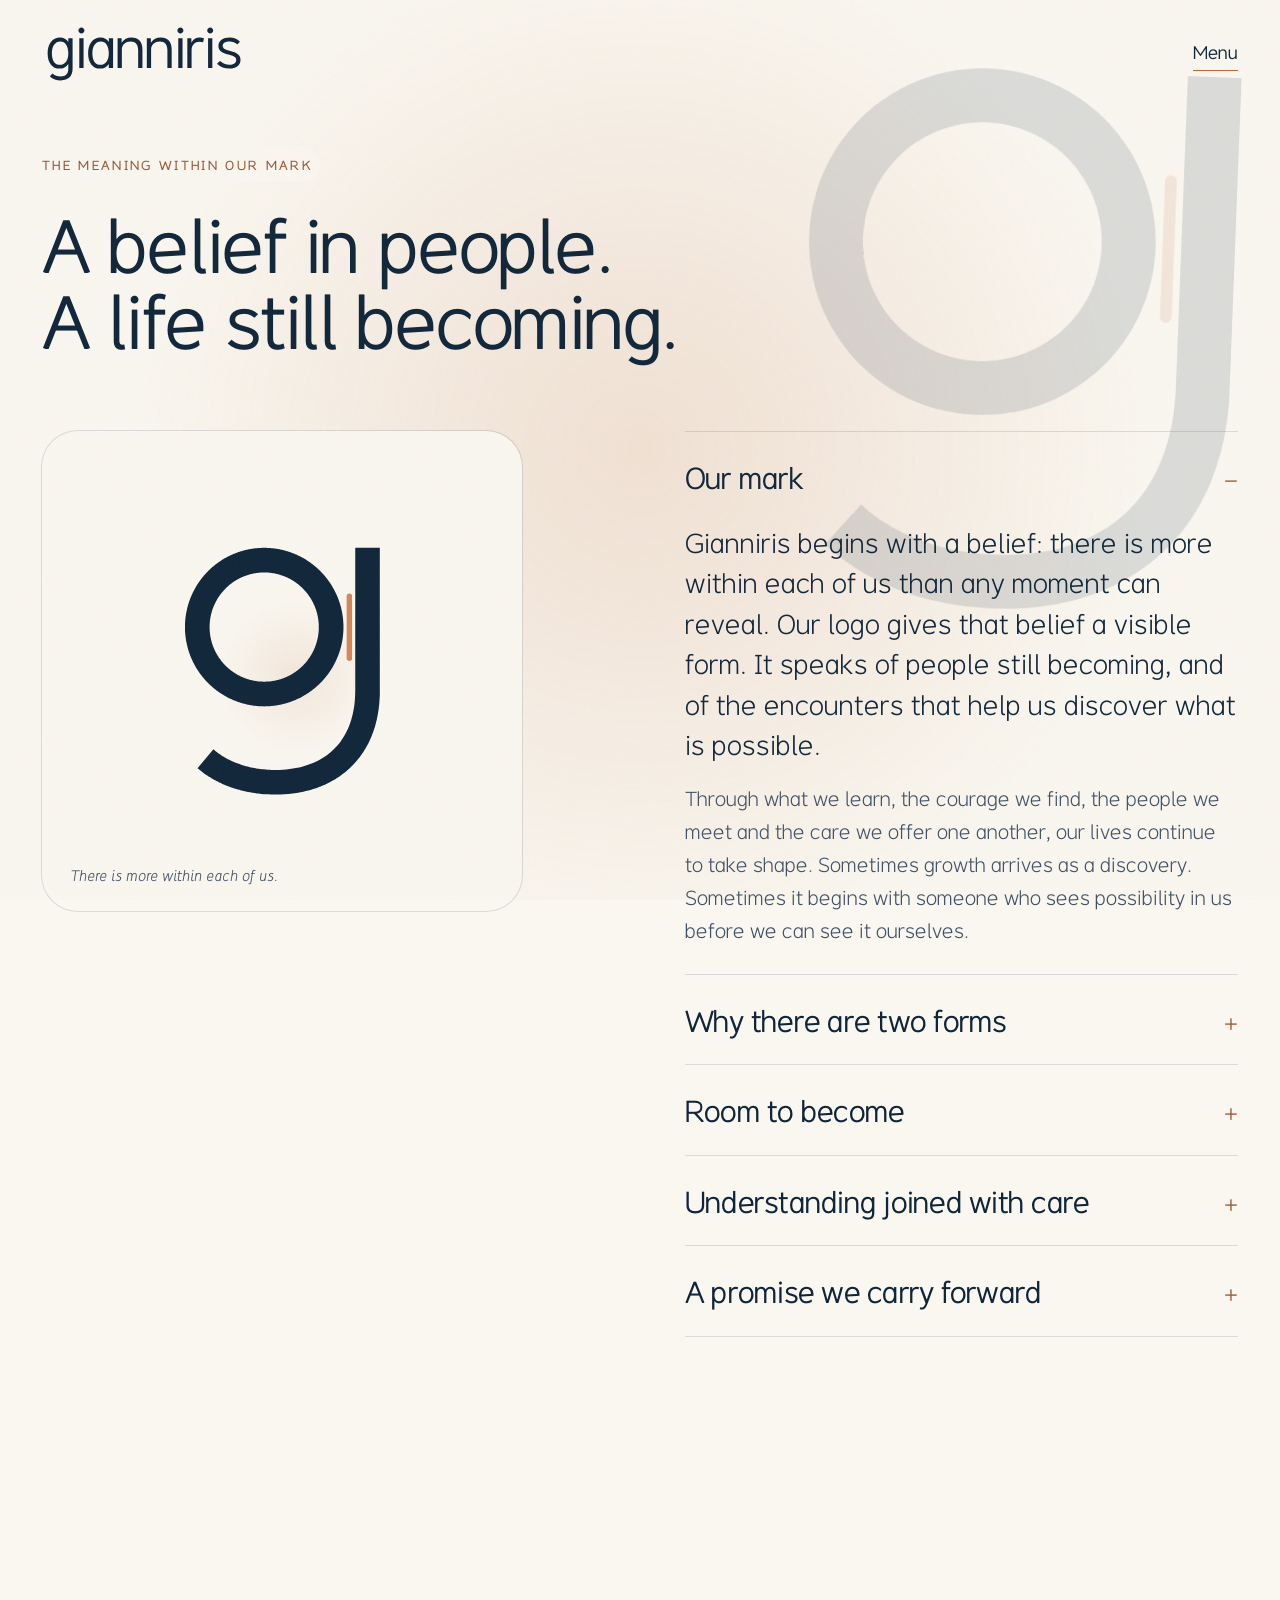
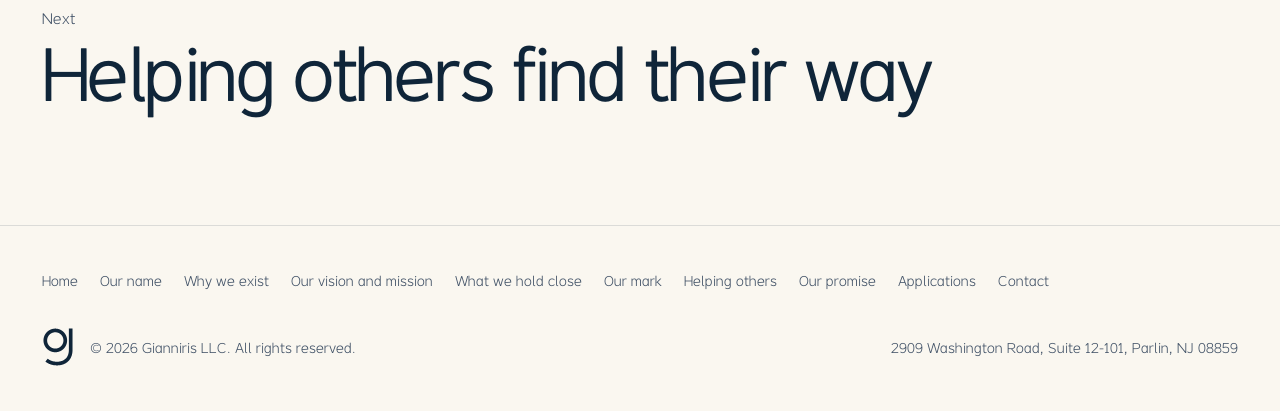
==== commit f775fe3e: "C-WEB-20261126-07 Promise stands alone (/heart/), Lane scene fixes" ====
--- a/mark/index.html
+++ b/mark/index.html
@@ -15,7 +15,7 @@
 <body class="p-mark" data-page="mark">
 <div id="world" aria-hidden="true"><div class="halo"></div><div class="art" id="wart"><svg class="f" id="wa" viewBox="0 0 340 280"><path d="M226.9 98.0 L226.9 97.5 L226.9 97.1 L226.9 96.6 L226.9 96.2 L226.8 95.7 L226.8 95.3 L226.8 94.8 L226.8 94.3 L226.7 93.9 L226.7 93.4 L226.7 93.0 L226.6 92.5 L226.6 92.1 L226.6 91.6 L226.5 91.2 L226.5 90.7 L226.4 90.3 L226.4 89.8 L226.3 89.4 L226.2 88.9 L226.2 88.5 L226.1 88.0 L226.0 87.6 L226.0 87.1 L225.9 86.7 L225.8 86.2 L225.7 85.8 L225.7 85.4 L225.6 84.9 L225.5 84.5 L225.4 84.0 L225.3 83.6 L225.2 83.1 L225.1 82.7 L225.0 82.2 L224.9 81.8 L224.8 81.4 L224.7 80.9 L224.6 80.5 L224.5 80.0 L224.4 79.6 L224.2 79.2 L224.1 78.7 L224.0 78.3 L223.9 77.9 L223.7 77.4 L223.6 77.0 L223.5 76.6 L223.3 76.1 L223.2 75.7 L223.0 75.3 L222.9 74.8 L222.7 74.4 L222.6 74.0 L222.4 73.6 L222.3 73.1 L222.1 72.7 L222.0 72.3 L221.8 71.9 L221.6 71.4 L221.5 71.0 L221.3 70.6 L221.1 70.2 L220.9 69.8 L220.8 69.4 L220.6 68.9 L220.4 68.5 L220.2 68.1 L220.0 67.7 L219.8 67.3 L219.6 66.9 L219.4 66.5 L219.2 66.1 L219.0 65.7 L218.8 65.3 L218.6 64.9 L218.4 64.5 L218.2 64.1 L218.0 63.7 L217.8 63.3 L217.5 62.9 L217.3 62.5 L217.1 62.1 L216.9 61.7 L216.6 61.3 L216.4 60.9 L216.2 60.5 L215.9 60.1 L215.7 59.7 L215.5 59.4 L215.2 59.0 L215.0 58.6 L214.7 58.2 L214.5 57.8 L214.2 57.5 L214.0 57.1 L213.7 56.7 L213.4 56.3 L213.2 56.0 L212.9 55.6 L212.6 55.2 L212.4 54.9 L212.1 54.5 L211.8 54.1 L211.6 53.8 L211.3 53.4 L211.0 53.1 L210.7 52.7 L210.4 52.4 L210.1 52.0 L209.9 51.7 L209.6 51.3 L209.3 51.0 L209.0 50.6 L208.7 50.3 L208.4 49.9 L208.1 49.6 L207.8 49.3 L207.5 48.9 L207.2 48.6 L206.9 48.3 L206.5 47.9 L206.2 47.6 L205.9 47.3 L205.6 47.0 L205.3 46.6 L205.0 46.3 L204.6 46.0 L204.3 45.7 L204.0 45.4 L203.6 45.1 L203.3 44.8 L203.0 44.4 L202.6 44.1 L202.3 43.8 L202.0 43.5 L201.6 43.2 L201.3 42.9 L200.9 42.6 L200.6 42.3 L200.3 42.1 L199.9 41.8 L199.6 41.5 L199.2 41.2 L198.8 40.9 L198.5 40.6 L198.1 40.4 L197.8 40.1 L197.4 39.8 L197.0 39.5 L196.7 39.3 L196.3 39.0 L195.9 38.7 L195.6 38.5 L195.2 38.2 L194.8 38.0 L194.5 37.7 L194.1 37.5 L193.7 37.2 L193.3 37.0 L192.9 36.7 L192.6 36.5 L192.2 36.2 L191.8 36.0 L191.4 35.7 L191.0 35.5 L190.6 35.3 L190.2 35.0 L189.8 34.8 L189.4 34.6 L189.1 34.4 L188.7 34.2 L188.3 33.9 L187.9 33.7 L187.5 33.5 L187.1 33.3 L186.7 33.1 L186.3 32.9 L185.8 32.7 L185.4 32.5 L185.0 32.3 L184.6 32.1 L184.2 31.9 L183.8 31.7 L183.4 31.5 L183.0 31.3 L182.6 31.2 L182.1 31.0 L181.7 30.8 L181.3 30.6 L180.9 30.5 L180.5 30.3 L180.0 30.1 L179.6 30.0 L179.2 29.8 L178.8 29.6 L178.4 29.5 L177.9 29.3 L177.5 29.2 L177.1 29.0 L176.6 28.9 L176.2 28.7 L175.8 28.6 L175.3 28.4 L174.9 28.3 L174.5 28.2 L174.0 28.1 L173.6 27.9 L173.2 27.8 L172.7 27.7 L172.3 27.6 L171.9 27.4 L171.4 27.3 L171.0 27.2 L170.5 27.1 L170.1 27.0 L169.7 26.9 L169.2 26.8 L168.8 26.7 L168.3 26.6 L167.9 26.5 L167.4 26.4 L167.0 26.3 L166.6 26.2 L166.1 26.2 L165.7 26.1 L165.2 26.0 L164.8 25.9 L164.3 25.9 L163.9 25.8 L163.4 25.7 L163.0 25.7 L162.5 25.6 L162.1 25.6 L161.6 25.5 L161.2 25.5 L160.7 25.4 L160.3 25.4 L159.8 25.3 L159.4 25.3 L158.9 25.2 L158.5 25.2 L158.0 25.2 L157.6 25.1 L157.1 25.1 L156.7 25.1 L156.2 25.1 L155.8 25.1 L155.3 25.0 L154.8 25.0 L154.4 25.0 L153.9 25.0 L153.5 25.0 L153.0 25.0 L152.6 25.0 L152.1 25.0 L151.7 25.0 L151.2 25.0 L150.8 25.0 L150.3 25.1 L149.9 25.1 L149.4 25.1 L149.0 25.1 L148.5 25.1 L148.1 25.2 L147.6 25.2 L147.1 25.2 L146.7 25.3 L146.2 25.3 L145.8 25.4 L145.3 25.4 L144.9 25.5 L144.4 25.5 L144.0 25.6 L143.5 25.6 L143.1 25.7 L142.6 25.7 L142.2 25.8 L141.7 25.9 L141.3 25.9 L140.9 26.0 L140.4 26.1 L140.0 26.2 L139.5 26.2 L139.1 26.3 L138.6 26.4 L138.2 26.5 L137.7 26.6 L137.3 26.7 L136.8 26.8 L136.4 26.9 L136.0 27.0 L135.5 27.1 L135.1 27.2 L134.6 27.3 L134.2 27.4 L133.8 27.6 L133.3 27.7 L132.9 27.8 L132.5 27.9 L132.0 28.1 L131.6 28.2 L131.2 28.3 L130.7 28.4 L130.3 28.6 L129.9 28.7 L129.4 28.9 L129.0 29.0 L128.6 29.2 L128.1 29.3 L127.7 29.5 L127.3 29.6 L126.9 29.8 L126.4 30.0 L126.0 30.1 L125.6 30.3 L125.2 30.5 L124.8 30.6 L124.3 30.8 L123.9 31.0 L123.5 31.2 L123.1 31.3 L122.7 31.5 L122.3 31.7 L121.9 31.9 L121.4 32.1 L121.0 32.3 L120.6 32.5 L120.2 32.7 L119.8 32.9 L119.4 33.1 L119.0 33.3 L118.6 33.5 L118.2 33.7 L117.8 33.9 L117.4 34.2 L117.0 34.4 L116.6 34.6 L116.2 34.8 L115.8 35.0 L115.4 35.3 L115.1 35.5 L114.7 35.7 L114.3 36.0 L113.9 36.2 L113.5 36.5 L113.1 36.7 L112.7 37.0 L112.4 37.2 L112.0 37.5 L111.6 37.7 L111.2 38.0 L110.9 38.2 L110.5 38.5 L110.1 38.7 L109.8 39.0 L109.4 39.3 L109.0 39.5 L108.7 39.8 L108.3 40.1 L107.9 40.4 L107.6 40.6 L107.2 40.9 L106.9 41.2 L106.5 41.5 L106.2 41.8 L105.8 42.1 L105.5 42.3 L105.1 42.6 L104.8 42.9 L104.4 43.2 L104.1 43.5 L103.8 43.8 L103.4 44.1 L103.1 44.4 L102.8 44.8 L102.4 45.1 L102.1 45.4 L101.8 45.7 L101.4 46.0 L101.1 46.3 L100.8 46.6 L100.5 47.0 L100.2 47.3 L99.8 47.6 L99.5 47.9 L99.2 48.3 L98.9 48.6 L98.6 48.9 L98.3 49.3 L98.0 49.6 L97.7 49.9 L97.4 50.3 L97.1 50.6 L96.8 51.0 L96.5 51.3 L96.2 51.7 L95.9 52.0 L95.6 52.4 L95.4 52.7 L95.1 53.1 L94.8 53.4 L94.5 53.8 L94.2 54.1 L94.0 54.5 L93.7 54.9 L93.4 55.2 L93.2 55.6 L92.9 56.0 L92.6 56.3 L92.4 56.7 L92.1 57.1 L91.9 57.5 L91.6 57.8 L91.4 58.2 L91.1 58.6 L90.9 59.0 L90.6 59.4 L90.4 59.7 L90.1 60.1 L89.9 60.5 L89.7 60.9 L89.4 61.3 L89.2 61.7 L89.0 62.1 L88.8 62.5 L88.5 62.9 L88.3 63.3 L88.1 63.7 L87.9 64.1 L87.7 64.5 L87.5 64.9 L87.3 65.3 L87.0 65.7 L86.8 66.1 L86.6 66.5 L86.4 66.9 L86.3 67.3 L86.1 67.7 L85.9 68.1 L85.7 68.5 L85.5 68.9 L85.3 69.4 L85.1 69.8 L85.0 70.2 L84.8 70.6 L84.6 71.0 L84.4 71.4 L84.3 71.9 L84.1 72.3 L83.9 72.7 L83.8 73.1 L83.6 73.6 L83.5 74.0 L83.3 74.4 L83.2 74.8 L83.0 75.3 L82.9 75.7 L82.7 76.1 L82.6 76.6 L82.5 77.0 L82.3 77.4 L82.2 77.9 L82.1 78.3 L82.0 78.7 L81.8 79.2 L81.7 79.6 L81.6 80.0 L81.5 80.5 L81.4 80.9 L81.3 81.4 L81.2 81.8 L81.1 82.2 L81.0 82.7 L80.9 83.1 L80.8 83.6 L80.7 84.0 L80.6 84.5 L80.5 84.9 L80.4 85.4 L80.3 85.8 L80.2 86.2 L80.2 86.7 L80.1 87.1 L80.0 87.6 L80.0 88.0 L79.9 88.5 L79.8 88.9 L79.8 89.4 L79.7 89.8 L79.7 90.3 L79.6 90.7 L79.6 91.2 L79.5 91.6 L79.5 92.1 L79.4 92.5 L79.4 93.0 L79.4 93.4 L79.3 93.9 L79.3 94.3 L79.3 94.8 L79.2 95.3 L79.2 95.7 L79.2 96.2 L79.2 96.6 L79.2 97.1 L79.2 97.5 L79.2 98.0 L79.2 98.4 L79.2 98.9 L79.2 99.3 L79.2 99.8 L79.2 100.2 L79.2 100.7 L79.2 101.1 L79.2 101.6 L79.2 102.0 L79.2 102.5 L79.3 103.0 L79.3 103.4 L79.3 103.9 L79.4 104.3 L79.4 104.8 L79.4 105.2 L79.5 105.7 L79.5 106.1 L79.6 106.6 L79.6 107.0 L79.7 107.5 L79.7 107.9 L79.8 108.4 L79.8 108.8 L79.9 109.3 L80.0 109.7 L80.0 110.2 L80.1 110.6 L80.2 111.1 L80.2 111.5 L80.3 112.0 L80.4 112.4 L80.5 112.8 L80.6 113.3 L80.7 113.7 L80.8 114.2 L80.9 114.6 L81.0 115.1 L81.1 115.5 L81.2 115.9 L81.3 116.4 L81.4 116.8 L81.5 117.3 L81.6 117.7 L81.7 118.1 L81.8 118.6 L82.0 119.0 L82.1 119.5 L82.2 119.9 L82.3 120.3 L82.5 120.8 L82.6 121.2 L82.7 121.6 L82.9 122.0 L83.0 122.5 L83.2 122.9 L83.3 123.3 L83.5 123.8 L83.6 124.2 L83.8 124.6 L83.9 125.0 L84.1 125.5 L84.3 125.9 L84.4 126.3 L84.6 126.7 L84.8 127.1 L85.0 127.6 L85.1 128.0 L85.3 128.4 L85.5 128.8 L85.7 129.2 L85.9 129.6 L86.1 130.1 L86.3 130.5 L86.4 130.9 L86.6 131.3 L86.8 131.7 L87.0 132.1 L87.3 132.5 L87.5 132.9 L87.7 133.3 L87.9 133.7 L88.1 134.1 L88.3 134.5 L88.5 134.9 L88.8 135.3 L89.0 135.7 L89.2 136.1 L89.4 136.5 L89.7 136.9 L89.9 137.2 L90.1 137.6 L90.4 138.0 L90.6 138.4 L90.9 138.8 L91.1 139.2 L91.4 139.5 L91.6 139.9 L91.9 140.3 L92.1 140.7 L92.4 141.0 L92.6 141.4 L92.9 141.8 L93.2 142.2 L93.4 142.5 L93.7 142.9 L94.0 143.2 L94.2 143.6 L94.5 144.0 L94.8 144.3 L95.1 144.7 L95.4 145.0 L95.6 145.4 L95.9 145.7 L96.2 146.1 L96.5 146.4 L96.8 146.8 L97.1 147.1 L97.4 147.5 L97.7 147.8 L98.0 148.2 L98.3 148.5 L98.6 148.8 L98.9 149.2 L99.2 149.5 L99.5 149.8 L99.8 150.1 L100.2 150.5 L100.5 150.8 L100.8 151.1 L101.1 151.4 L101.4 151.8 L101.8 152.1 L102.1 152.4 L102.4 152.7 L102.8 153.0 L103.1 153.3 L103.4 153.6 L103.8 153.9 L104.1 154.2 L104.4 154.5 L104.8 154.8 L105.1 155.1 L105.5 155.4 L105.8 155.7 L106.2 156.0 L106.5 156.3 L106.9 156.6 L107.2 156.8 L107.6 157.1 L107.9 157.4 L108.3 157.7 L108.7 157.9 L109.0 158.2 L109.4 158.5 L109.8 158.7 L110.1 159.0 L110.5 159.3 L110.9 159.5 L111.2 159.8 L111.6 160.0 L112.0 160.3 L112.4 160.6 L112.7 160.8 L113.1 161.0 L113.5 161.3 L113.9 161.5 L114.3 161.8 L114.7 162.0 L115.1 162.2 L115.4 162.5 L115.8 162.7 L116.2 162.9 L116.6 163.2 L117.0 163.4 L117.4 163.6 L117.8 163.8 L118.2 164.0 L118.6 164.2 L119.0 164.5 L119.4 164.7 L119.8 164.9 L120.2 165.1 L120.6 165.3 L121.0 165.5 L121.4 165.7 L121.9 165.9 L122.3 166.0 L122.7 166.2 L123.1 166.4 L123.5 166.6 L123.9 166.8 L124.3 167.0 L124.8 167.1 L125.2 167.3 L125.6 167.5 L126.0 167.6 L126.4 167.8 L126.9 168.0 L127.3 168.1 L127.7 168.3 L128.1 168.4 L128.6 168.6 L129.0 168.7 L129.4 168.9 L129.9 169.0 L130.3 169.2 L130.7 169.3 L131.2 169.4 L131.6 169.6 L132.0 169.7 L132.5 169.8 L132.9 170.0 L133.3 170.1 L133.8 170.2 L134.2 170.3 L134.6 170.4 L135.1 170.5 L135.5 170.6 L136.0 170.8 L136.4 170.9 L136.8 171.0 L137.3 171.1 L137.7 171.2 L138.2 171.2 L138.6 171.3 L139.1 171.4 L139.5 171.5 L140.0 171.6 L140.4 171.7 L140.9 171.7 L141.3 171.8 L141.7 171.9 L142.2 172.0 L142.6 172.0 L143.1 172.1 L143.5 172.1 L144.0 172.2 L144.4 172.3 L144.9 172.3 L145.3 172.4 L145.8 172.4 L146.2 172.4 L146.7 172.5 L147.1 172.5 L147.6 172.6 L148.1 172.6 L148.5 172.6 L149.0 172.6 L149.4 172.7 L149.9 172.7 L150.3 172.7 L150.8 172.7 L151.2 172.7 L151.7 172.7 L152.1 172.7 L152.6 172.8 L153.0 172.8 L153.5 172.8 L153.9 172.7 L154.4 172.7 L154.8 172.7 L155.3 172.7 L155.8 172.7 L156.2 172.7 L156.7 172.7 L157.1 172.6 L157.6 172.6 L158.0 172.6 L158.5 172.6 L158.9 172.5 L159.4 172.5 L159.8 172.4 L160.3 172.4 L160.7 172.4 L161.2 172.3 L161.6 172.3 L162.1 172.2 L162.5 172.1 L163.0 172.1 L163.4 172.0 L163.9 172.0 L164.3 171.9 L164.8 171.8 L165.2 171.7 L165.7 171.7 L166.1 171.6 L166.6 171.5 L167.0 171.4 L167.4 171.3 L167.9 171.2 L168.3 171.2 L168.8 171.1 L169.2 171.0 L169.7 170.9 L170.1 170.8 L170.5 170.6 L171.0 170.5 L171.4 170.4 L171.9 170.3 L172.3 170.2 L172.7 170.1 L173.2 170.0 L173.6 169.8 L174.0 169.7 L174.5 169.6 L174.9 169.4 L175.3 169.3 L175.8 169.2 L176.2 169.0 L176.6 168.9 L177.1 168.7 L177.5 168.6 L177.9 168.4 L178.4 168.3 L178.8 168.1 L179.2 168.0 L179.6 167.8 L180.0 167.6 L180.5 167.5 L180.9 167.3 L181.3 167.1 L181.7 167.0 L182.1 166.8 L182.6 166.6 L183.0 166.4 L183.4 166.2 L183.8 166.0 L184.2 165.9 L184.6 165.7 L185.0 165.5 L185.4 165.3 L185.8 165.1 L186.3 164.9 L186.7 164.7 L187.1 164.5 L187.5 164.2 L187.9 164.0 L188.3 163.8 L188.7 163.6 L189.1 163.4 L189.4 163.2 L189.8 162.9 L190.2 162.7 L190.6 162.5 L191.0 162.2 L191.4 162.0 L191.8 161.8 L192.2 161.5 L192.6 161.3 L192.9 161.0 L193.3 160.8 L193.7 160.6 L194.1 160.3 L194.5 160.0 L194.8 159.8 L195.2 159.5 L195.6 159.3 L195.9 159.0 L196.3 158.7 L196.7 158.5 L197.0 158.2 L197.4 157.9 L197.8 157.7 L198.1 157.4 L198.5 157.1 L198.8 156.8 L199.2 156.6 L199.6 156.3 L199.9 156.0 L200.3 155.7 L200.6 155.4 L200.9 155.1 L201.3 154.8 L201.6 154.5 L202.0 154.2 L202.3 153.9 L202.6 153.6 L203.0 153.3 L203.3 153.0 L203.6 152.7 L204.0 152.4 L204.3 152.1 L204.6 151.8 L205.0 151.4 L205.3 151.1 L205.6 150.8 L205.9 150.5 L206.2 150.1 L206.5 149.8 L206.9 149.5 L207.2 149.2 L207.5 148.8 L207.8 148.5 L208.1 148.2 L208.4 147.8 L208.7 147.5 L209.0 147.1 L209.3 146.8 L209.6 146.4 L209.9 146.1 L210.1 145.7 L210.4 145.4 L210.7 145.0 L211.0 144.7 L211.3 144.3 L211.6 144.0 L211.8 143.6 L212.1 143.2 L212.4 142.9 L212.6 142.5 L212.9 142.2 L213.2 141.8 L213.4 141.4 L213.7 141.0 L214.0 140.7 L214.2 140.3 L214.5 139.9 L214.7 139.5 L215.0 139.2 L215.2 138.8 L215.5 138.4 L215.7 138.0 L215.9 137.6 L216.2 137.2 L216.4 136.9 L216.6 136.5 L216.9 136.1 L217.1 135.7 L217.3 135.3 L217.5 134.9 L217.8 134.5 L218.0 134.1 L218.2 133.7 L218.4 133.3 L218.6 132.9 L218.8 132.5 L219.0 132.1 L219.2 131.7 L219.4 131.3 L219.6 130.9 L219.8 130.5 L220.0 130.1 L220.2 129.6 L220.4 129.2 L220.6 128.8 L220.8 128.4 L220.9 128.0 L221.1 127.6 L221.3 127.1 L221.5 126.7 L221.6 126.3 L221.8 125.9 L222.0 125.5 L222.1 125.0 L222.3 124.6 L222.4 124.2 L222.6 123.8 L222.7 123.3 L222.9 122.9 L223.0 122.5 L223.2 122.0 L223.3 121.6 L223.5 121.2 L223.6 120.8 L223.7 120.3 L223.9 119.9 L224.0 119.5 L224.1 119.0 L224.2 118.6 L224.4 118.1 L224.5 117.7 L224.6 117.3 L224.7 116.8 L224.8 116.4 L224.9 115.9 L225.0 115.5 L225.1 115.1 L225.2 114.6 L225.3 114.2 L225.4 113.7 L225.5 113.3 L225.6 112.8 L225.7 112.4 L225.7 112.0 L225.8 111.5 L225.9 111.1 L226.0 110.6 L226.0 110.2 L226.1 109.7 L226.2 109.3 L226.2 108.8 L226.3 108.4 L226.4 107.9 L226.4 107.5 L226.5 107.0 L226.5 106.6 L226.6 106.1 L226.6 105.7 L226.6 105.2 L226.7 104.8 L226.7 104.3 L226.7 103.9 L226.8 103.4 L226.8 103.0 L226.8 102.5 L226.8 102.0 L226.9 101.6 L226.9 101.1 L226.9 100.7 L226.9 100.2 L226.9 99.8 L226.9 99.3 L226.9 98.9 L226.9 98.4ZM203.9 99.5 L203.9 99.8 L203.9 100.1 L203.9 100.4 L203.9 100.7 L203.9 101.1 L203.9 101.4 L203.9 101.7 L203.8 102.0 L203.8 102.3 L203.8 102.6 L203.8 102.9 L203.7 103.2 L203.7 103.6 L203.7 103.9 L203.7 104.2 L203.6 104.5 L203.6 104.8 L203.5 105.1 L203.5 105.4 L203.5 105.7 L203.4 106.0 L203.4 106.3 L203.3 106.7 L203.3 107.0 L203.2 107.3 L203.2 107.6 L203.1 107.9 L203.1 108.2 L203.0 108.5 L203.0 108.8 L202.9 109.1 L202.8 109.4 L202.8 109.7 L202.7 110.0 L202.6 110.3 L202.6 110.6 L202.5 110.9 L202.4 111.2 L202.3 111.5 L202.2 111.8 L202.2 112.1 L202.1 112.4 L202.0 112.8 L201.9 113.1 L201.8 113.4 L201.7 113.6 L201.6 113.9 L201.6 114.2 L201.5 114.5 L201.4 114.8 L201.3 115.1 L201.2 115.4 L201.1 115.7 L201.0 116.0 L200.8 116.3 L200.7 116.6 L200.6 116.9 L200.5 117.2 L200.4 117.5 L200.3 117.8 L200.2 118.1 L200.1 118.4 L199.9 118.6 L199.8 118.9 L199.7 119.2 L199.6 119.5 L199.4 119.8 L199.3 120.1 L199.2 120.4 L199.0 120.6 L198.9 120.9 L198.8 121.2 L198.6 121.5 L198.5 121.8 L198.4 122.0 L198.2 122.3 L198.1 122.6 L197.9 122.9 L197.8 123.1 L197.6 123.4 L197.5 123.7 L197.3 124.0 L197.2 124.2 L197.0 124.5 L196.8 124.8 L196.7 125.0 L196.5 125.3 L196.4 125.6 L196.2 125.8 L196.0 126.1 L195.9 126.4 L195.7 126.6 L195.5 126.9 L195.4 127.2 L195.2 127.4 L195.0 127.7 L194.8 127.9 L194.6 128.2 L194.5 128.4 L194.3 128.7 L194.1 128.9 L193.9 129.2 L193.7 129.4 L193.5 129.7 L193.3 129.9 L193.2 130.2 L193.0 130.4 L192.8 130.7 L192.6 130.9 L192.4 131.2 L192.2 131.4 L192.0 131.6 L191.8 131.9 L191.6 132.1 L191.4 132.4 L191.2 132.6 L191.0 132.8 L190.7 133.1 L190.5 133.3 L190.3 133.5 L190.1 133.7 L189.9 134.0 L189.7 134.2 L189.5 134.4 L189.2 134.6 L189.0 134.9 L188.8 135.1 L188.6 135.3 L188.4 135.5 L188.1 135.7 L187.9 135.9 L187.7 136.2 L187.4 136.4 L187.2 136.6 L187.0 136.8 L186.7 137.0 L186.5 137.2 L186.3 137.4 L186.0 137.6 L185.8 137.8 L185.6 138.0 L185.3 138.2 L185.1 138.4 L184.8 138.6 L184.6 138.8 L184.3 139.0 L184.1 139.2 L183.9 139.4 L183.6 139.6 L183.4 139.8 L183.1 139.9 L182.8 140.1 L182.6 140.3 L182.3 140.5 L182.1 140.7 L181.8 140.8 L181.6 141.0 L181.3 141.2 L181.0 141.4 L180.8 141.5 L180.5 141.7 L180.3 141.9 L180.0 142.0 L179.7 142.2 L179.5 142.4 L179.2 142.5 L178.9 142.7 L178.7 142.8 L178.4 143.0 L178.1 143.2 L177.8 143.3 L177.6 143.5 L177.3 143.6 L177.0 143.8 L176.8 143.9 L176.5 144.0 L176.2 144.2 L175.9 144.3 L175.6 144.5 L175.4 144.6 L175.1 144.7 L174.8 144.9 L174.5 145.0 L174.2 145.1 L173.9 145.3 L173.7 145.4 L173.4 145.5 L173.1 145.7 L172.8 145.8 L172.5 145.9 L172.2 146.0 L171.9 146.1 L171.6 146.2 L171.4 146.4 L171.1 146.5 L170.8 146.6 L170.5 146.7 L170.2 146.8 L169.9 146.9 L169.6 147.0 L169.3 147.1 L169.0 147.2 L168.7 147.3 L168.4 147.4 L168.1 147.5 L167.8 147.6 L167.5 147.7 L167.2 147.8 L166.9 147.8 L166.6 147.9 L166.3 148.0 L166.0 148.1 L165.7 148.2 L165.4 148.2 L165.1 148.3 L164.8 148.4 L164.5 148.5 L164.2 148.5 L163.9 148.6 L163.6 148.7 L163.3 148.7 L163.0 148.8 L162.7 148.9 L162.4 148.9 L162.0 149.0 L161.7 149.0 L161.4 149.1 L161.1 149.1 L160.8 149.2 L160.5 149.2 L160.2 149.3 L159.9 149.3 L159.6 149.3 L159.3 149.4 L159.0 149.4 L158.6 149.5 L158.3 149.5 L158.0 149.5 L157.7 149.6 L157.4 149.6 L157.1 149.6 L156.8 149.6 L156.5 149.7 L156.2 149.7 L155.8 149.7 L155.5 149.7 L155.2 149.7 L154.9 149.7 L154.6 149.7 L154.3 149.8 L154.0 149.8 L153.7 149.8 L153.3 149.8 L153.0 149.8 L152.7 149.8 L152.4 149.8 L152.1 149.8 L151.8 149.8 L151.5 149.7 L151.2 149.7 L150.9 149.7 L150.5 149.7 L150.2 149.7 L149.9 149.7 L149.6 149.7 L149.3 149.6 L149.0 149.6 L148.7 149.6 L148.4 149.6 L148.0 149.5 L147.7 149.5 L147.4 149.5 L147.1 149.4 L146.8 149.4 L146.5 149.3 L146.2 149.3 L145.9 149.3 L145.6 149.2 L145.3 149.2 L145.0 149.1 L144.6 149.1 L144.3 149.0 L144.0 149.0 L143.7 148.9 L143.4 148.9 L143.1 148.8 L142.8 148.7 L142.5 148.7 L142.2 148.6 L141.9 148.5 L141.6 148.5 L141.3 148.4 L141.0 148.3 L140.7 148.2 L140.4 148.2 L140.1 148.1 L139.8 148.0 L139.5 147.9 L139.2 147.8 L138.9 147.8 L138.6 147.7 L138.3 147.6 L138.0 147.5 L137.7 147.4 L137.4 147.3 L137.1 147.2 L136.8 147.1 L136.5 147.0 L136.2 146.9 L135.9 146.8 L135.6 146.7 L135.3 146.6 L135.0 146.5 L134.7 146.4 L134.4 146.2 L134.1 146.1 L133.8 146.0 L133.6 145.9 L133.3 145.8 L133.0 145.7 L132.7 145.5 L132.4 145.4 L132.1 145.3 L131.8 145.1 L131.6 145.0 L131.3 144.9 L131.0 144.7 L130.7 144.6 L130.4 144.5 L130.2 144.3 L129.9 144.2 L129.6 144.0 L129.3 143.9 L129.0 143.8 L128.8 143.6 L128.5 143.5 L128.2 143.3 L128.0 143.2 L127.7 143.0 L127.4 142.8 L127.1 142.7 L126.9 142.5 L126.6 142.4 L126.3 142.2 L126.1 142.0 L125.8 141.9 L125.5 141.7 L125.3 141.5 L125.0 141.4 L124.8 141.2 L124.5 141.0 L124.2 140.8 L124.0 140.7 L123.7 140.5 L123.5 140.3 L123.2 140.1 L123.0 139.9 L122.7 139.8 L122.5 139.6 L122.2 139.4 L122.0 139.2 L121.7 139.0 L121.5 138.8 L121.2 138.6 L121.0 138.4 L120.8 138.2 L120.5 138.0 L120.3 137.8 L120.0 137.6 L119.8 137.4 L119.6 137.2 L119.3 137.0 L119.1 136.8 L118.9 136.6 L118.6 136.4 L118.4 136.2 L118.2 135.9 L117.9 135.7 L117.7 135.5 L117.5 135.3 L117.3 135.1 L117.0 134.9 L116.8 134.6 L116.6 134.4 L116.4 134.2 L116.2 134.0 L116.0 133.7 L115.7 133.5 L115.5 133.3 L115.3 133.1 L115.1 132.8 L114.9 132.6 L114.7 132.4 L114.5 132.1 L114.3 131.9 L114.1 131.6 L113.9 131.4 L113.7 131.2 L113.5 130.9 L113.3 130.7 L113.1 130.4 L112.9 130.2 L112.7 129.9 L112.5 129.7 L112.3 129.4 L112.2 129.2 L112.0 128.9 L111.8 128.7 L111.6 128.4 L111.4 128.2 L111.2 127.9 L111.1 127.7 L110.9 127.4 L110.7 127.2 L110.5 126.9 L110.4 126.6 L110.2 126.4 L110.0 126.1 L109.9 125.8 L109.7 125.6 L109.5 125.3 L109.4 125.0 L109.2 124.8 L109.1 124.5 L108.9 124.2 L108.8 124.0 L108.6 123.7 L108.5 123.4 L108.3 123.1 L108.2 122.9 L108.0 122.6 L107.9 122.3 L107.7 122.0 L107.6 121.8 L107.4 121.5 L107.3 121.2 L107.2 120.9 L107.0 120.6 L106.9 120.4 L106.8 120.1 L106.6 119.8 L106.5 119.5 L106.4 119.2 L106.3 118.9 L106.1 118.6 L106.0 118.4 L105.9 118.1 L105.8 117.8 L105.7 117.5 L105.6 117.2 L105.4 116.9 L105.3 116.6 L105.2 116.3 L105.1 116.0 L105.0 115.7 L104.9 115.4 L104.8 115.1 L104.7 114.8 L104.6 114.5 L104.5 114.2 L104.4 113.9 L104.3 113.6 L104.2 113.4 L104.2 113.1 L104.1 112.8 L104.0 112.4 L103.9 112.1 L103.8 111.8 L103.7 111.5 L103.7 111.2 L103.6 110.9 L103.5 110.6 L103.4 110.3 L103.4 110.0 L103.3 109.7 L103.2 109.4 L103.2 109.1 L103.1 108.8 L103.1 108.5 L103.0 108.2 L102.9 107.9 L102.9 107.6 L102.8 107.3 L102.8 107.0 L102.7 106.7 L102.7 106.3 L102.6 106.0 L102.6 105.7 L102.6 105.4 L102.5 105.1 L102.5 104.8 L102.5 104.5 L102.4 104.2 L102.4 103.9 L102.4 103.6 L102.3 103.2 L102.3 102.9 L102.3 102.6 L102.3 102.3 L102.2 102.0 L102.2 101.7 L102.2 101.4 L102.2 101.1 L102.2 100.7 L102.2 100.4 L102.2 100.1 L102.2 99.8 L102.1 99.5 L102.1 99.2 L102.1 98.9 L102.1 98.6 L102.1 98.3 L102.2 97.9 L102.2 97.6 L102.2 97.3 L102.2 97.0 L102.2 96.7 L102.2 96.4 L102.2 96.1 L102.2 95.8 L102.3 95.4 L102.3 95.1 L102.3 94.8 L102.3 94.5 L102.4 94.2 L102.4 93.9 L102.4 93.6 L102.5 93.3 L102.5 93.0 L102.5 92.6 L102.6 92.3 L102.6 92.0 L102.6 91.7 L102.7 91.4 L102.7 91.1 L102.8 90.8 L102.8 90.5 L102.9 90.2 L102.9 89.9 L103.0 89.6 L103.1 89.3 L103.1 88.9 L103.2 88.6 L103.2 88.3 L103.3 88.0 L103.4 87.7 L103.4 87.4 L103.5 87.1 L103.6 86.8 L103.7 86.5 L103.7 86.2 L103.8 85.9 L103.9 85.6 L104.0 85.3 L104.1 85.0 L104.2 84.7 L104.2 84.4 L104.3 84.1 L104.4 83.8 L104.5 83.5 L104.6 83.2 L104.7 82.9 L104.8 82.6 L104.9 82.3 L105.0 82.0 L105.1 81.7 L105.2 81.4 L105.3 81.1 L105.4 80.9 L105.6 80.6 L105.7 80.3 L105.8 80.0 L105.9 79.7 L106.0 79.4 L106.1 79.1 L106.3 78.8 L106.4 78.5 L106.5 78.3 L106.6 78.0 L106.8 77.7 L106.9 77.4 L107.0 77.1 L107.2 76.8 L107.3 76.6 L107.4 76.3 L107.6 76.0 L107.7 75.7 L107.9 75.4 L108.0 75.2 L108.2 74.9 L108.3 74.6 L108.5 74.3 L108.6 74.1 L108.8 73.8 L108.9 73.5 L109.1 73.2 L109.2 73.0 L109.4 72.7 L109.5 72.4 L109.7 72.2 L109.9 71.9 L110.0 71.6 L110.2 71.4 L110.4 71.1 L110.5 70.9 L110.7 70.6 L110.9 70.3 L111.1 70.1 L111.2 69.8 L111.4 69.6 L111.6 69.3 L111.8 69.1 L112.0 68.8 L112.2 68.6 L112.3 68.3 L112.5 68.1 L112.7 67.8 L112.9 67.6 L113.1 67.3 L113.3 67.1 L113.5 66.8 L113.7 66.6 L113.9 66.3 L114.1 66.1 L114.3 65.9 L114.5 65.6 L114.7 65.4 L114.9 65.2 L115.1 64.9 L115.3 64.7 L115.5 64.5 L115.7 64.2 L116.0 64.0 L116.2 63.8 L116.4 63.6 L116.6 63.3 L116.8 63.1 L117.0 62.9 L117.3 62.7 L117.5 62.5 L117.7 62.2 L117.9 62.0 L118.2 61.8 L118.4 61.6 L118.6 61.4 L118.9 61.2 L119.1 61.0 L119.3 60.8 L119.6 60.5 L119.8 60.3 L120.0 60.1 L120.3 59.9 L120.5 59.7 L120.8 59.5 L121.0 59.3 L121.2 59.1 L121.5 58.9 L121.7 58.8 L122.0 58.6 L122.2 58.4 L122.5 58.2 L122.7 58.0 L123.0 57.8 L123.2 57.6 L123.5 57.4 L123.7 57.3 L124.0 57.1 L124.2 56.9 L124.5 56.7 L124.8 56.6 L125.0 56.4 L125.3 56.2 L125.5 56.0 L125.8 55.9 L126.1 55.7 L126.3 55.5 L126.6 55.4 L126.9 55.2 L127.1 55.1 L127.4 54.9 L127.7 54.7 L128.0 54.6 L128.2 54.4 L128.5 54.3 L128.8 54.1 L129.0 54.0 L129.3 53.8 L129.6 53.7 L129.9 53.6 L130.2 53.4 L130.4 53.3 L130.7 53.1 L131.0 53.0 L131.3 52.9 L131.6 52.7 L131.8 52.6 L132.1 52.5 L132.4 52.3 L132.7 52.2 L133.0 52.1 L133.3 52.0 L133.6 51.9 L133.8 51.7 L134.1 51.6 L134.4 51.5 L134.7 51.4 L135.0 51.3 L135.3 51.2 L135.6 51.1 L135.9 51.0 L136.2 50.9 L136.5 50.8 L136.8 50.7 L137.1 50.6 L137.4 50.5 L137.7 50.4 L138.0 50.3 L138.3 50.2 L138.6 50.1 L138.9 50.0 L139.2 49.9 L139.5 49.8 L139.8 49.7 L140.1 49.7 L140.4 49.6 L140.7 49.5 L141.0 49.4 L141.3 49.4 L141.6 49.3 L141.9 49.2 L142.2 49.2 L142.5 49.1 L142.8 49.0 L143.1 49.0 L143.4 48.9 L143.7 48.8 L144.0 48.8 L144.3 48.7 L144.6 48.7 L145.0 48.6 L145.3 48.6 L145.6 48.5 L145.9 48.5 L146.2 48.4 L146.5 48.4 L146.8 48.4 L147.1 48.3 L147.4 48.3 L147.7 48.3 L148.0 48.2 L148.4 48.2 L148.7 48.2 L149.0 48.1 L149.3 48.1 L149.6 48.1 L149.9 48.1 L150.2 48.1 L150.5 48.0 L150.9 48.0 L151.2 48.0 L151.5 48.0 L151.8 48.0 L152.1 48.0 L152.4 48.0 L152.7 48.0 L153.0 48.0 L153.3 48.0 L153.7 48.0 L154.0 48.0 L154.3 48.0 L154.6 48.0 L154.9 48.0 L155.2 48.0 L155.5 48.0 L155.8 48.1 L156.2 48.1 L156.5 48.1 L156.8 48.1 L157.1 48.1 L157.4 48.2 L157.7 48.2 L158.0 48.2 L158.3 48.3 L158.6 48.3 L159.0 48.3 L159.3 48.4 L159.6 48.4 L159.9 48.4 L160.2 48.5 L160.5 48.5 L160.8 48.6 L161.1 48.6 L161.4 48.7 L161.7 48.7 L162.0 48.8 L162.4 48.8 L162.7 48.9 L163.0 49.0 L163.3 49.0 L163.6 49.1 L163.9 49.2 L164.2 49.2 L164.5 49.3 L164.8 49.4 L165.1 49.4 L165.4 49.5 L165.7 49.6 L166.0 49.7 L166.3 49.7 L166.6 49.8 L166.9 49.9 L167.2 50.0 L167.5 50.1 L167.8 50.2 L168.1 50.3 L168.4 50.4 L168.7 50.5 L169.0 50.6 L169.3 50.7 L169.6 50.8 L169.9 50.9 L170.2 51.0 L170.5 51.1 L170.8 51.2 L171.1 51.3 L171.4 51.4 L171.6 51.5 L171.9 51.6 L172.2 51.7 L172.5 51.9 L172.8 52.0 L173.1 52.1 L173.4 52.2 L173.7 52.3 L173.9 52.5 L174.2 52.6 L174.5 52.7 L174.8 52.9 L175.1 53.0 L175.4 53.1 L175.6 53.3 L175.9 53.4 L176.2 53.6 L176.5 53.7 L176.8 53.8 L177.0 54.0 L177.3 54.1 L177.6 54.3 L177.8 54.4 L178.1 54.6 L178.4 54.7 L178.7 54.9 L178.9 55.1 L179.2 55.2 L179.5 55.4 L179.7 55.5 L180.0 55.7 L180.3 55.9 L180.5 56.0 L180.8 56.2 L181.0 56.4 L181.3 56.6 L181.6 56.7 L181.8 56.9 L182.1 57.1 L182.3 57.3 L182.6 57.4 L182.8 57.6 L183.1 57.8 L183.4 58.0 L183.6 58.2 L183.9 58.4 L184.1 58.6 L184.3 58.8 L184.6 58.9 L184.8 59.1 L185.1 59.3 L185.3 59.5 L185.6 59.7 L185.8 59.9 L186.0 60.1 L186.3 60.3 L186.5 60.5 L186.7 60.8 L187.0 61.0 L187.2 61.2 L187.4 61.4 L187.7 61.6 L187.9 61.8 L188.1 62.0 L188.4 62.2 L188.6 62.5 L188.8 62.7 L189.0 62.9 L189.2 63.1 L189.5 63.3 L189.7 63.6 L189.9 63.8 L190.1 64.0 L190.3 64.2 L190.5 64.5 L190.7 64.7 L191.0 64.9 L191.2 65.2 L191.4 65.4 L191.6 65.6 L191.8 65.9 L192.0 66.1 L192.2 66.3 L192.4 66.6 L192.6 66.8 L192.8 67.1 L193.0 67.3 L193.2 67.6 L193.3 67.8 L193.5 68.1 L193.7 68.3 L193.9 68.6 L194.1 68.8 L194.3 69.1 L194.5 69.3 L194.6 69.6 L194.8 69.8 L195.0 70.1 L195.2 70.3 L195.4 70.6 L195.5 70.9 L195.7 71.1 L195.9 71.4 L196.0 71.6 L196.2 71.9 L196.4 72.2 L196.5 72.4 L196.7 72.7 L196.8 73.0 L197.0 73.2 L197.2 73.5 L197.3 73.8 L197.5 74.1 L197.6 74.3 L197.8 74.6 L197.9 74.9 L198.1 75.2 L198.2 75.4 L198.4 75.7 L198.5 76.0 L198.6 76.3 L198.8 76.6 L198.9 76.8 L199.0 77.1 L199.2 77.4 L199.3 77.7 L199.4 78.0 L199.6 78.3 L199.7 78.5 L199.8 78.8 L199.9 79.1 L200.1 79.4 L200.2 79.7 L200.3 80.0 L200.4 80.3 L200.5 80.6 L200.6 80.9 L200.7 81.1 L200.8 81.4 L201.0 81.7 L201.1 82.0 L201.2 82.3 L201.3 82.6 L201.4 82.9 L201.5 83.2 L201.6 83.5 L201.6 83.8 L201.7 84.1 L201.8 84.4 L201.9 84.7 L202.0 85.0 L202.1 85.3 L202.2 85.6 L202.2 85.9 L202.3 86.2 L202.4 86.5 L202.5 86.8 L202.6 87.1 L202.6 87.4 L202.7 87.7 L202.8 88.0 L202.8 88.3 L202.9 88.6 L203.0 88.9 L203.0 89.3 L203.1 89.6 L203.1 89.9 L203.2 90.2 L203.2 90.5 L203.3 90.8 L203.3 91.1 L203.4 91.4 L203.4 91.7 L203.5 92.0 L203.5 92.3 L203.5 92.6 L203.6 93.0 L203.6 93.3 L203.7 93.6 L203.7 93.9 L203.7 94.2 L203.7 94.5 L203.8 94.8 L203.8 95.1 L203.8 95.4 L203.8 95.8 L203.9 96.1 L203.9 96.4 L203.9 96.7 L203.9 97.0 L203.9 97.3 L203.9 97.6 L203.9 97.9 L203.9 98.3 L203.9 98.6 L203.9 98.9 L203.9 99.2ZM237.8 162.0 L237.6 165.7 L237.3 169.3 L236.9 172.8 L236.3 176.1 L235.7 179.4 L234.9 182.5 L234.1 185.5 L233.1 188.4 L232.1 191.2 L231.0 193.9 L229.7 196.5 L228.4 199.0 L227.0 201.4 L225.5 203.7 L224.0 205.9 L222.3 208.0 L220.6 210.0 L218.8 211.9 L216.9 213.7 L214.9 215.5 L212.9 217.1 L210.8 218.7 L208.6 220.2 L206.3 221.6 L204.0 222.9 L201.6 224.1 L199.1 225.3 L196.5 226.3 L193.9 227.3 L191.2 228.2 L188.4 229.0 L185.6 229.7 L182.6 230.3 L179.7 230.8 L176.7 231.2 L173.6 231.6 L170.4 231.8 L167.2 232.0 L163.9 232.0 L162.0 232.0 L160.1 232.0 L158.2 231.9 L156.4 231.8 L154.5 231.7 L152.7 231.5 L150.9 231.3 L149.2 231.1 L147.4 230.9 L145.7 230.6 L144.0 230.3 L142.4 230.0 L140.7 229.7 L139.1 229.3 L137.6 228.9 L136.0 228.5 L134.5 228.1 L133.0 227.6 L131.5 227.1 L130.0 226.6 L128.6 226.1 L127.2 225.6 L125.8 225.0 L124.4 224.5 L123.1 223.9 L121.8 223.2 L120.5 222.6 L119.2 222.0 L118.0 221.3 L116.8 220.6 L115.6 219.9 L114.4 219.2 L113.2 218.5 L112.1 217.7 L111.0 216.9 L109.9 216.2 L108.8 215.4 L107.8 214.6 L106.8 213.7 L105.7 212.8 L90.9 230.4 L92.1 231.4 L92.2 231.5 L93.4 232.5 L93.6 232.6 L94.8 233.6 L95.0 233.7 L96.2 234.6 L96.4 234.8 L97.7 235.7 L97.8 235.8 L99.1 236.7 L99.3 236.8 L100.6 237.7 L100.8 237.8 L102.1 238.6 L102.3 238.7 L103.7 239.6 L103.8 239.7 L105.2 240.5 L105.4 240.6 L106.8 241.4 L107.0 241.5 L108.4 242.3 L108.6 242.4 L110.1 243.1 L110.3 243.2 L111.8 243.9 L112.0 244.0 L113.5 244.7 L113.6 244.8 L115.2 245.5 L115.4 245.6 L116.9 246.2 L117.1 246.3 L118.7 247.0 L118.9 247.0 L120.5 247.6 L120.7 247.7 L122.3 248.3 L122.5 248.4 L124.2 248.9 L124.4 249.0 L126.1 249.5 L126.2 249.6 L128.0 250.1 L128.1 250.2 L129.9 250.6 L130.1 250.7 L131.8 251.2 L132.0 251.2 L133.8 251.6 L134.0 251.7 L135.8 252.1 L136.0 252.1 L137.8 252.5 L138.0 252.6 L139.9 252.9 L140.0 252.9 L141.9 253.3 L142.1 253.3 L144.0 253.6 L144.2 253.6 L146.1 253.9 L146.3 253.9 L148.3 254.1 L148.5 254.2 L150.4 254.4 L150.6 254.4 L152.6 254.6 L152.8 254.6 L154.8 254.7 L155.0 254.7 L157.1 254.8 L157.2 254.8 L159.3 254.9 L159.5 254.9 L161.6 255.0 L161.8 255.0 L163.9 255.0 L164.2 255.0 L167.7 254.9 L168.1 254.9 L171.6 254.8 L172.0 254.8 L175.5 254.5 L175.9 254.5 L179.3 254.1 L179.7 254.0 L183.1 253.6 L183.5 253.5 L186.8 252.9 L187.2 252.8 L190.5 252.1 L190.9 252.0 L194.1 251.2 L194.5 251.1 L197.7 250.2 L198.1 250.1 L201.2 249.1 L201.6 249.0 L204.6 247.8 L205.1 247.7 L208.0 246.4 L208.5 246.3 L211.4 244.9 L211.8 244.7 L214.6 243.3 L215.0 243.1 L217.8 241.5 L218.2 241.3 L220.9 239.6 L221.3 239.4 L223.9 237.6 L224.3 237.3 L226.8 235.4 L227.2 235.1 L229.6 233.2 L230.0 232.8 L232.4 230.8 L232.7 230.4 L235.0 228.2 L235.3 227.9 L237.5 225.6 L237.8 225.2 L239.9 222.8 L240.2 222.4 L242.2 219.9 L242.5 219.5 L244.4 216.8 L244.7 216.4 L246.4 213.7 L246.7 213.3 L248.4 210.4 L248.6 210.0 L250.2 207.1 L250.4 206.6 L251.8 203.6 L252.0 203.1 L253.4 200.0 L253.5 199.5 L254.8 196.3 L254.9 195.8 L256.0 192.4 L256.2 192.0 L257.1 188.5 L257.2 188.1 L258.1 184.5 L258.2 184.1 L258.9 180.4 L259.0 180.0 L259.6 176.2 L259.7 175.7 L260.1 171.9 L260.2 171.4 L260.5 167.4 L260.5 167.0 L260.8 162.9 L260.8 162.5 L260.8 158.3 L260.8 158.1 L260.8 25.0 L237.9 25.0 L237.9 158.0Z"/><line class="spk" x1="232.4" y1="70" x2="232.4" y2="128" stroke-width="5" stroke-linecap="round"/></svg><svg class="f c" id="wb" viewBox="0 0 340 280"><path d="M0 0Z"/></svg></div></div>
 <header class="bar" id="bar"><div class="wrap"><a class="home" href="/" aria-label="Gianniris home"><svg class="wordmark" viewBox="-6.6 -81.8 363.0 113.8" role="img" aria-label="Gianniris"><path class="i" d="M40.70 -53.00C40.40 -53.00 40.20 -52.80 40.20 -52.50L40.20 -46.10C36.80 -51.40 32.00 -54.10 25.40 -54.10C11.70 -54.10 3.40 -42.50 3.40 -26.00C3.40 -9.70 11.40 1.10 24.70 1.10C31.40 1.10 36.60 -1.80 40.20 -7.30L40.20 1.50C40.20 10.80 35.20 15.20 26.70 15.20C20.50 15.20 15.80 13.30 11.70 9.90L7.40 15.10C12.60 19.60 19.10 22.00 26.90 22.00C40.50 22.00 47.80 14.80 47.80 1.00L47.80 -52.50C47.80 -52.80 47.60 -53.00 47.30 -53.00ZM25.50 -5.70C16.20 -5.70 11.00 -13.30 11.00 -26.00C11.00 -38.80 16.50 -47.30 26.10 -47.30C34.90 -47.30 40.20 -39.20 40.20 -26.30C40.20 -13.60 34.50 -5.70 25.50 -5.70ZM59.70 -0.50C59.70 -0.20 59.90 0.00 60.20 0.00L66.80 0.00C67.10 0.00 67.30 -0.20 67.30 -0.50L67.30 -52.50C67.30 -52.80 67.10 -53.00 66.80 -53.00L60.20 -53.00C59.90 -53.00 59.70 -52.80 59.70 -52.50ZM68.80 -66.50C68.80 -69.40 66.40 -71.80 63.50 -71.80C60.60 -71.80 58.20 -69.40 58.20 -66.50C58.20 -63.60 60.60 -61.20 63.50 -61.20C66.40 -61.20 68.80 -63.60 68.80 -66.50ZM112.20 -0.50C112.20 -0.20 112.40 0.00 112.70 0.00L119.30 0.00C119.60 0.00 119.80 -0.20 119.80 -0.50L119.80 -52.50C119.80 -52.80 119.60 -53.00 119.30 -53.00L112.70 -53.00C112.40 -53.00 112.20 -52.80 112.20 -52.50L112.20 -46.10C108.80 -51.40 104.00 -54.10 97.40 -54.10C83.70 -54.10 75.40 -42.50 75.40 -26.00C75.40 -9.70 83.40 1.10 96.70 1.10C103.40 1.10 108.60 -1.80 112.20 -7.30ZM97.50 -5.70C88.20 -5.70 83.00 -13.30 83.00 -26.00C83.00 -38.80 88.50 -47.30 98.10 -47.30C106.90 -47.30 112.20 -39.20 112.20 -26.30C112.20 -13.60 106.50 -5.70 97.50 -5.70ZM127.80 -0.50C127.80 -0.20 128.00 0.00 128.30 0.00L134.90 0.00C135.20 0.00 135.40 -0.20 135.40 -0.50L135.40 -32.90C135.40 -41.70 142.10 -47.30 151.00 -47.30C159.90 -47.30 164.40 -41.70 164.40 -31.90L164.40 -0.50C164.40 -0.20 164.60 0.00 164.90 0.00L171.50 0.00C171.80 0.00 172.00 -0.20 172.00 -0.50L172.00 -32.70C172.00 -46.60 164.90 -54.10 152.50 -54.10C144.80 -54.10 139.00 -50.90 135.00 -45.10L135.00 -52.50C135.00 -52.80 134.80 -53.00 134.50 -53.00L128.30 -53.00C128.00 -53.00 127.80 -52.80 127.80 -52.50ZM179.80 -0.50C179.80 -0.20 180.00 0.00 180.30 0.00L186.90 0.00C187.20 0.00 187.40 -0.20 187.40 -0.50L187.40 -32.90C187.40 -41.70 194.10 -47.30 203.00 -47.30C211.90 -47.30 216.40 -41.70 216.40 -31.90L216.40 -0.50C216.40 -0.20 216.60 0.00 216.90 0.00L223.50 0.00C223.80 0.00 224.00 -0.20 224.00 -0.50L224.00 -32.70C224.00 -46.60 216.90 -54.10 204.50 -54.10C196.80 -54.10 191.00 -50.90 187.00 -45.10L187.00 -52.50C187.00 -52.80 186.80 -53.00 186.50 -53.00L180.30 -53.00C180.00 -53.00 179.80 -52.80 179.80 -52.50ZM235.70 -0.50C235.70 -0.20 235.90 0.00 236.20 0.00L242.80 0.00C243.10 0.00 243.30 -0.20 243.30 -0.50L243.30 -52.50C243.30 -52.80 243.10 -53.00 242.80 -53.00L236.20 -53.00C235.90 -53.00 235.70 -52.80 235.70 -52.50ZM244.80 -66.50C244.80 -69.40 242.40 -71.80 239.50 -71.80C236.60 -71.80 234.20 -69.40 234.20 -66.50C234.20 -63.60 236.60 -61.20 239.50 -61.20C242.40 -61.20 244.80 -63.60 244.80 -66.50ZM251.80 -0.50C251.80 -0.20 252.00 0.00 252.30 0.00L258.90 0.00C259.20 0.00 259.40 -0.20 259.40 -0.50L259.40 -32.00C259.40 -41.40 265.50 -46.90 273.10 -46.90C275.50 -46.90 277.80 -46.50 279.90 -45.70L281.40 -52.80C279.10 -53.70 276.50 -54.10 274.10 -54.10C267.10 -54.10 261.90 -50.80 259.00 -44.80L259.00 -52.50C259.00 -52.80 258.80 -53.00 258.50 -53.00L252.30 -53.00C252.00 -53.00 251.80 -52.80 251.80 -52.50ZM288.70 -0.50C288.70 -0.20 288.90 0.00 289.20 0.00L295.80 0.00C296.10 0.00 296.30 -0.20 296.30 -0.50L296.30 -52.50C296.30 -52.80 296.10 -53.00 295.80 -53.00L289.20 -53.00C288.90 -53.00 288.70 -52.80 288.70 -52.50ZM297.80 -66.50C297.80 -69.40 295.40 -71.80 292.50 -71.80C289.60 -71.80 287.20 -69.40 287.20 -66.50C287.20 -63.60 289.60 -61.20 292.50 -61.20C295.40 -61.20 297.80 -63.60 297.80 -66.50ZM345.10 -47.20C340.50 -51.70 334.40 -54.10 327.30 -54.10C314.90 -54.10 307.10 -48.20 307.10 -39.10C307.10 -30.20 314.00 -26.80 324.70 -24.00C334.10 -21.50 338.80 -19.40 338.80 -14.30C338.80 -9.00 334.20 -5.70 326.80 -5.70C320.10 -5.70 314.60 -8.10 310.10 -12.30C309.80 -12.50 309.60 -12.50 309.40 -12.20L305.00 -7.80C304.90 -7.60 304.70 -7.60 304.70 -7.40C304.70 -7.20 304.90 -7.20 305.10 -7.10C310.70 -1.70 318.00 1.10 326.60 1.10C339.00 1.10 346.40 -5.10 346.40 -14.80C346.40 -23.50 339.60 -27.50 328.50 -30.40C319.10 -32.90 314.70 -34.60 314.70 -39.70C314.70 -44.50 319.40 -47.30 327.00 -47.30C332.20 -47.30 336.60 -45.50 340.20 -42.30C340.50 -42.10 340.70 -42.10 341.00 -42.40L345.00 -46.40C345.30 -46.70 345.30 -46.90 345.10 -47.20Z"/></svg></a><a class="menu" id="menu" href="#pages">Menu</a></div></header>
-<nav id="nav" class="over" aria-label="Menu" hidden><div class="wrap"><div class="bigl"><a href="/name/">Our name</a><a href="/why/">Why we exist</a><a href="/vision/">Our vision and mission</a><a href="/values/">What we hold close</a><a href="/mark/" aria-current="page">Our mark</a><a href="/promise/#promise">Our promise</a></div><div class="small"><a href="/#applications">Applications</a><a href="/#contact">Contact</a><button class="mode" id="mode" type="button" aria-pressed="false" aria-label="Dark mode"><span class="knob" aria-hidden="true"></span><span class="txt">Dark</span></button></div></div></nav>
+<nav id="nav" class="over" aria-label="Menu" hidden><div class="wrap"><div class="bigl"><a href="/name/">Our name</a><a href="/why/">Why we exist</a><a href="/vision/">Our vision and mission</a><a href="/values/">What we hold close</a><a href="/mark/" aria-current="page">Our mark</a><a href="/heart/">Helping others</a><a href="/promise/">Our promise</a></div><div class="small"><a href="/#applications">Applications</a><a href="/#contact">Contact</a><button class="mode" id="mode" type="button" aria-pressed="false" aria-label="Dark mode"><span class="knob" aria-hidden="true"></span><span class="txt">Dark</span></button></div></div></nav>
 <main id="top">
   <section class="scene full" id="mark" data-t="day">
     <div class="wrap">
@@ -48,10 +48,10 @@
             <p>May it give a student more confidence to wonder. A parent more room to be present. Someone facing uncertainty the courage to begin again. May the things we create help people discover their own direction and grow into possibilities they have yet to imagine.</p>
             <p>And may the good continue through them, reaching lives we may never know. That is what we hope our mark will come to stand for: people becoming more fully themselves, and carrying the care they have received into the lives of others.</p></div></details>
 </div></div></div></section>
-<a class="next" href="/promise/" data-t="day"><span class="wrap"><small>Next</small><b>Our promise</b></span></a>
+<a class="next" href="/heart/" data-t="day"><span class="wrap"><small>Next</small><b>Helping others find their way</b></span></a>
 </main>
 <footer>
-  <div class="wrap"><span class="sr" id="say" role="status"></span><nav class="pages" id="pages" aria-label="Pages"><a href="/">Home</a><a href="/name/">Our name</a><a href="/why/">Why we exist</a><a href="/vision/">Our vision and mission</a><a href="/values/">What we hold close</a><a href="/mark/">Our mark</a><a href="/promise/#promise">Our promise</a><a href="/#applications">Applications</a><a href="/#contact">Contact</a></nav>
+  <div class="wrap"><span class="sr" id="say" role="status"></span><nav class="pages" id="pages" aria-label="Pages"><a href="/">Home</a><a href="/name/">Our name</a><a href="/why/">Why we exist</a><a href="/vision/">Our vision and mission</a><a href="/values/">What we hold close</a><a href="/mark/">Our mark</a><a href="/heart/">Helping others</a><a href="/promise/">Our promise</a><a href="/#applications">Applications</a><a href="/#contact">Contact</a></nav>
     <div class="row">
       <svg viewBox="70 15 200 250" aria-hidden="true"><path class="fa" d="M226.9 98.0 L226.9 97.5 L226.9 97.1 L226.9 96.6 L226.9 96.2 L226.8 95.7 L226.8 95.3 L226.8 94.8 L226.8 94.3 L226.7 93.9 L226.7 93.4 L226.7 93.0 L226.6 92.5 L226.6 92.1 L226.6 91.6 L226.5 91.2 L226.5 90.7 L226.4 90.3 L226.4 89.8 L226.3 89.4 L226.2 88.9 L226.2 88.5 L226.1 88.0 L226.0 87.6 L226.0 87.1 L225.9 86.7 L225.8 86.2 L225.7 85.8 L225.7 85.4 L225.6 84.9 L225.5 84.5 L225.4 84.0 L225.3 83.6 L225.2 83.1 L225.1 82.7 L225.0 82.2 L224.9 81.8 L224.8 81.4 L224.7 80.9 L224.6 80.5 L224.5 80.0 L224.4 79.6 L224.2 79.2 L224.1 78.7 L224.0 78.3 L223.9 77.9 L223.7 77.4 L223.6 77.0 L223.5 76.6 L223.3 76.1 L223.2 75.7 L223.0 75.3 L222.9 74.8 L222.7 74.4 L222.6 74.0 L222.4 73.6 L222.3 73.1 L222.1 72.7 L222.0 72.3 L221.8 71.9 L221.6 71.4 L221.5 71.0 L221.3 70.6 L221.1 70.2 L220.9 69.8 L220.8 69.4 L220.6 68.9 L220.4 68.5 L220.2 68.1 L220.0 67.7 L219.8 67.3 L219.6 66.9 L219.4 66.5 L219.2 66.1 L219.0 65.7 L218.8 65.3 L218.6 64.9 L218.4 64.5 L218.2 64.1 L218.0 63.7 L217.8 63.3 L217.5 62.9 L217.3 62.5 L217.1 62.1 L216.9 61.7 L216.6 61.3 L216.4 60.9 L216.2 60.5 L215.9 60.1 L215.7 59.7 L215.5 59.4 L215.2 59.0 L215.0 58.6 L214.7 58.2 L214.5 57.8 L214.2 57.5 L214.0 57.1 L213.7 56.7 L213.4 56.3 L213.2 56.0 L212.9 55.6 L212.6 55.2 L212.4 54.9 L212.1 54.5 L211.8 54.1 L211.6 53.8 L211.3 53.4 L211.0 53.1 L210.7 52.7 L210.4 52.4 L210.1 52.0 L209.9 51.7 L209.6 51.3 L209.3 51.0 L209.0 50.6 L208.7 50.3 L208.4 49.9 L208.1 49.6 L207.8 49.3 L207.5 48.9 L207.2 48.6 L206.9 48.3 L206.5 47.9 L206.2 47.6 L205.9 47.3 L205.6 47.0 L205.3 46.6 L205.0 46.3 L204.6 46.0 L204.3 45.7 L204.0 45.4 L203.6 45.1 L203.3 44.8 L203.0 44.4 L202.6 44.1 L202.3 43.8 L202.0 43.5 L201.6 43.2 L201.3 42.9 L200.9 42.6 L200.6 42.3 L200.3 42.1 L199.9 41.8 L199.6 41.5 L199.2 41.2 L198.8 40.9 L198.5 40.6 L198.1 40.4 L197.8 40.1 L197.4 39.8 L197.0 39.5 L196.7 39.3 L196.3 39.0 L195.9 38.7 L195.6 38.5 L195.2 38.2 L194.8 38.0 L194.5 37.7 L194.1 37.5 L193.7 37.2 L193.3 37.0 L192.9 36.7 L192.6 36.5 L192.2 36.2 L191.8 36.0 L191.4 35.7 L191.0 35.5 L190.6 35.3 L190.2 35.0 L189.8 34.8 L189.4 34.6 L189.1 34.4 L188.7 34.2 L188.3 33.9 L187.9 33.7 L187.5 33.5 L187.1 33.3 L186.7 33.1 L186.3 32.9 L185.8 32.7 L185.4 32.5 L185.0 32.3 L184.6 32.1 L184.2 31.9 L183.8 31.7 L183.4 31.5 L183.0 31.3 L182.6 31.2 L182.1 31.0 L181.7 30.8 L181.3 30.6 L180.9 30.5 L180.5 30.3 L180.0 30.1 L179.6 30.0 L179.2 29.8 L178.8 29.6 L178.4 29.5 L177.9 29.3 L177.5 29.2 L177.1 29.0 L176.6 28.9 L176.2 28.7 L175.8 28.6 L175.3 28.4 L174.9 28.3 L174.5 28.2 L174.0 28.1 L173.6 27.9 L173.2 27.8 L172.7 27.7 L172.3 27.6 L171.9 27.4 L171.4 27.3 L171.0 27.2 L170.5 27.1 L170.1 27.0 L169.7 26.9 L169.2 26.8 L168.8 26.7 L168.3 26.6 L167.9 26.5 L167.4 26.4 L167.0 26.3 L166.6 26.2 L166.1 26.2 L165.7 26.1 L165.2 26.0 L164.8 25.9 L164.3 25.9 L163.9 25.8 L163.4 25.7 L163.0 25.7 L162.5 25.6 L162.1 25.6 L161.6 25.5 L161.2 25.5 L160.7 25.4 L160.3 25.4 L159.8 25.3 L159.4 25.3 L158.9 25.2 L158.5 25.2 L158.0 25.2 L157.6 25.1 L157.1 25.1 L156.7 25.1 L156.2 25.1 L155.8 25.1 L155.3 25.0 L154.8 25.0 L154.4 25.0 L153.9 25.0 L153.5 25.0 L153.0 25.0 L152.6 25.0 L152.1 25.0 L151.7 25.0 L151.2 25.0 L150.8 25.0 L150.3 25.1 L149.9 25.1 L149.4 25.1 L149.0 25.1 L148.5 25.1 L148.1 25.2 L147.6 25.2 L147.1 25.2 L146.7 25.3 L146.2 25.3 L145.8 25.4 L145.3 25.4 L144.9 25.5 L144.4 25.5 L144.0 25.6 L143.5 25.6 L143.1 25.7 L142.6 25.7 L142.2 25.8 L141.7 25.9 L141.3 25.9 L140.9 26.0 L140.4 26.1 L140.0 26.2 L139.5 26.2 L139.1 26.3 L138.6 26.4 L138.2 26.5 L137.7 26.6 L137.3 26.7 L136.8 26.8 L136.4 26.9 L136.0 27.0 L135.5 27.1 L135.1 27.2 L134.6 27.3 L134.2 27.4 L133.8 27.6 L133.3 27.7 L132.9 27.8 L132.5 27.9 L132.0 28.1 L131.6 28.2 L131.2 28.3 L130.7 28.4 L130.3 28.6 L129.9 28.7 L129.4 28.9 L129.0 29.0 L128.6 29.2 L128.1 29.3 L127.7 29.5 L127.3 29.6 L126.9 29.8 L126.4 30.0 L126.0 30.1 L125.6 30.3 L125.2 30.5 L124.8 30.6 L124.3 30.8 L123.9 31.0 L123.5 31.2 L123.1 31.3 L122.7 31.5 L122.3 31.7 L121.9 31.9 L121.4 32.1 L121.0 32.3 L120.6 32.5 L120.2 32.7 L119.8 32.9 L119.4 33.1 L119.0 33.3 L118.6 33.5 L118.2 33.7 L117.8 33.9 L117.4 34.2 L117.0 34.4 L116.6 34.6 L116.2 34.8 L115.8 35.0 L115.4 35.3 L115.1 35.5 L114.7 35.7 L114.3 36.0 L113.9 36.2 L113.5 36.5 L113.1 36.7 L112.7 37.0 L112.4 37.2 L112.0 37.5 L111.6 37.7 L111.2 38.0 L110.9 38.2 L110.5 38.5 L110.1 38.7 L109.8 39.0 L109.4 39.3 L109.0 39.5 L108.7 39.8 L108.3 40.1 L107.9 40.4 L107.6 40.6 L107.2 40.9 L106.9 41.2 L106.5 41.5 L106.2 41.8 L105.8 42.1 L105.5 42.3 L105.1 42.6 L104.8 42.9 L104.4 43.2 L104.1 43.5 L103.8 43.8 L103.4 44.1 L103.1 44.4 L102.8 44.8 L102.4 45.1 L102.1 45.4 L101.8 45.7 L101.4 46.0 L101.1 46.3 L100.8 46.6 L100.5 47.0 L100.2 47.3 L99.8 47.6 L99.5 47.9 L99.2 48.3 L98.9 48.6 L98.6 48.9 L98.3 49.3 L98.0 49.6 L97.7 49.9 L97.4 50.3 L97.1 50.6 L96.8 51.0 L96.5 51.3 L96.2 51.7 L95.9 52.0 L95.6 52.4 L95.4 52.7 L95.1 53.1 L94.8 53.4 L94.5 53.8 L94.2 54.1 L94.0 54.5 L93.7 54.9 L93.4 55.2 L93.2 55.6 L92.9 56.0 L92.6 56.3 L92.4 56.7 L92.1 57.1 L91.9 57.5 L91.6 57.8 L91.4 58.2 L91.1 58.6 L90.9 59.0 L90.6 59.4 L90.4 59.7 L90.1 60.1 L89.9 60.5 L89.7 60.9 L89.4 61.3 L89.2 61.7 L89.0 62.1 L88.8 62.5 L88.5 62.9 L88.3 63.3 L88.1 63.7 L87.9 64.1 L87.7 64.5 L87.5 64.9 L87.3 65.3 L87.0 65.7 L86.8 66.1 L86.6 66.5 L86.4 66.9 L86.3 67.3 L86.1 67.7 L85.9 68.1 L85.7 68.5 L85.5 68.9 L85.3 69.4 L85.1 69.8 L85.0 70.2 L84.8 70.6 L84.6 71.0 L84.4 71.4 L84.3 71.9 L84.1 72.3 L83.9 72.7 L83.8 73.1 L83.6 73.6 L83.5 74.0 L83.3 74.4 L83.2 74.8 L83.0 75.3 L82.9 75.7 L82.7 76.1 L82.6 76.6 L82.5 77.0 L82.3 77.4 L82.2 77.9 L82.1 78.3 L82.0 78.7 L81.8 79.2 L81.7 79.6 L81.6 80.0 L81.5 80.5 L81.4 80.9 L81.3 81.4 L81.2 81.8 L81.1 82.2 L81.0 82.7 L80.9 83.1 L80.8 83.6 L80.7 84.0 L80.6 84.5 L80.5 84.9 L80.4 85.4 L80.3 85.8 L80.2 86.2 L80.2 86.7 L80.1 87.1 L80.0 87.6 L80.0 88.0 L79.9 88.5 L79.8 88.9 L79.8 89.4 L79.7 89.8 L79.7 90.3 L79.6 90.7 L79.6 91.2 L79.5 91.6 L79.5 92.1 L79.4 92.5 L79.4 93.0 L79.4 93.4 L79.3 93.9 L79.3 94.3 L79.3 94.8 L79.2 95.3 L79.2 95.7 L79.2 96.2 L79.2 96.6 L79.2 97.1 L79.2 97.5 L79.2 98.0 L79.2 98.4 L79.2 98.9 L79.2 99.3 L79.2 99.8 L79.2 100.2 L79.2 100.7 L79.2 101.1 L79.2 101.6 L79.2 102.0 L79.2 102.5 L79.3 103.0 L79.3 103.4 L79.3 103.9 L79.4 104.3 L79.4 104.8 L79.4 105.2 L79.5 105.7 L79.5 106.1 L79.6 106.6 L79.6 107.0 L79.7 107.5 L79.7 107.9 L79.8 108.4 L79.8 108.8 L79.9 109.3 L80.0 109.7 L80.0 110.2 L80.1 110.6 L80.2 111.1 L80.2 111.5 L80.3 112.0 L80.4 112.4 L80.5 112.8 L80.6 113.3 L80.7 113.7 L80.8 114.2 L80.9 114.6 L81.0 115.1 L81.1 115.5 L81.2 115.9 L81.3 116.4 L81.4 116.8 L81.5 117.3 L81.6 117.7 L81.7 118.1 L81.8 118.6 L82.0 119.0 L82.1 119.5 L82.2 119.9 L82.3 120.3 L82.5 120.8 L82.6 121.2 L82.7 121.6 L82.9 122.0 L83.0 122.5 L83.2 122.9 L83.3 123.3 L83.5 123.8 L83.6 124.2 L83.8 124.6 L83.9 125.0 L84.1 125.5 L84.3 125.9 L84.4 126.3 L84.6 126.7 L84.8 127.1 L85.0 127.6 L85.1 128.0 L85.3 128.4 L85.5 128.8 L85.7 129.2 L85.9 129.6 L86.1 130.1 L86.3 130.5 L86.4 130.9 L86.6 131.3 L86.8 131.7 L87.0 132.1 L87.3 132.5 L87.5 132.9 L87.7 133.3 L87.9 133.7 L88.1 134.1 L88.3 134.5 L88.5 134.9 L88.8 135.3 L89.0 135.7 L89.2 136.1 L89.4 136.5 L89.7 136.9 L89.9 137.2 L90.1 137.6 L90.4 138.0 L90.6 138.4 L90.9 138.8 L91.1 139.2 L91.4 139.5 L91.6 139.9 L91.9 140.3 L92.1 140.7 L92.4 141.0 L92.6 141.4 L92.9 141.8 L93.2 142.2 L93.4 142.5 L93.7 142.9 L94.0 143.2 L94.2 143.6 L94.5 144.0 L94.8 144.3 L95.1 144.7 L95.4 145.0 L95.6 145.4 L95.9 145.7 L96.2 146.1 L96.5 146.4 L96.8 146.8 L97.1 147.1 L97.4 147.5 L97.7 147.8 L98.0 148.2 L98.3 148.5 L98.6 148.8 L98.9 149.2 L99.2 149.5 L99.5 149.8 L99.8 150.1 L100.2 150.5 L100.5 150.8 L100.8 151.1 L101.1 151.4 L101.4 151.8 L101.8 152.1 L102.1 152.4 L102.4 152.7 L102.8 153.0 L103.1 153.3 L103.4 153.6 L103.8 153.9 L104.1 154.2 L104.4 154.5 L104.8 154.8 L105.1 155.1 L105.5 155.4 L105.8 155.7 L106.2 156.0 L106.5 156.3 L106.9 156.6 L107.2 156.8 L107.6 157.1 L107.9 157.4 L108.3 157.7 L108.7 157.9 L109.0 158.2 L109.4 158.5 L109.8 158.7 L110.1 159.0 L110.5 159.3 L110.9 159.5 L111.2 159.8 L111.6 160.0 L112.0 160.3 L112.4 160.6 L112.7 160.8 L113.1 161.0 L113.5 161.3 L113.9 161.5 L114.3 161.8 L114.7 162.0 L115.1 162.2 L115.4 162.5 L115.8 162.7 L116.2 162.9 L116.6 163.2 L117.0 163.4 L117.4 163.6 L117.8 163.8 L118.2 164.0 L118.6 164.2 L119.0 164.5 L119.4 164.7 L119.8 164.9 L120.2 165.1 L120.6 165.3 L121.0 165.5 L121.4 165.7 L121.9 165.9 L122.3 166.0 L122.7 166.2 L123.1 166.4 L123.5 166.6 L123.9 166.8 L124.3 167.0 L124.8 167.1 L125.2 167.3 L125.6 167.5 L126.0 167.6 L126.4 167.8 L126.9 168.0 L127.3 168.1 L127.7 168.3 L128.1 168.4 L128.6 168.6 L129.0 168.7 L129.4 168.9 L129.9 169.0 L130.3 169.2 L130.7 169.3 L131.2 169.4 L131.6 169.6 L132.0 169.7 L132.5 169.8 L132.9 170.0 L133.3 170.1 L133.8 170.2 L134.2 170.3 L134.6 170.4 L135.1 170.5 L135.5 170.6 L136.0 170.8 L136.4 170.9 L136.8 171.0 L137.3 171.1 L137.7 171.2 L138.2 171.2 L138.6 171.3 L139.1 171.4 L139.5 171.5 L140.0 171.6 L140.4 171.7 L140.9 171.7 L141.3 171.8 L141.7 171.9 L142.2 172.0 L142.6 172.0 L143.1 172.1 L143.5 172.1 L144.0 172.2 L144.4 172.3 L144.9 172.3 L145.3 172.4 L145.8 172.4 L146.2 172.4 L146.7 172.5 L147.1 172.5 L147.6 172.6 L148.1 172.6 L148.5 172.6 L149.0 172.6 L149.4 172.7 L149.9 172.7 L150.3 172.7 L150.8 172.7 L151.2 172.7 L151.7 172.7 L152.1 172.7 L152.6 172.8 L153.0 172.8 L153.5 172.8 L153.9 172.7 L154.4 172.7 L154.8 172.7 L155.3 172.7 L155.8 172.7 L156.2 172.7 L156.7 172.7 L157.1 172.6 L157.6 172.6 L158.0 172.6 L158.5 172.6 L158.9 172.5 L159.4 172.5 L159.8 172.4 L160.3 172.4 L160.7 172.4 L161.2 172.3 L161.6 172.3 L162.1 172.2 L162.5 172.1 L163.0 172.1 L163.4 172.0 L163.9 172.0 L164.3 171.9 L164.8 171.8 L165.2 171.7 L165.7 171.7 L166.1 171.6 L166.6 171.5 L167.0 171.4 L167.4 171.3 L167.9 171.2 L168.3 171.2 L168.8 171.1 L169.2 171.0 L169.7 170.9 L170.1 170.8 L170.5 170.6 L171.0 170.5 L171.4 170.4 L171.9 170.3 L172.3 170.2 L172.7 170.1 L173.2 170.0 L173.6 169.8 L174.0 169.7 L174.5 169.6 L174.9 169.4 L175.3 169.3 L175.8 169.2 L176.2 169.0 L176.6 168.9 L177.1 168.7 L177.5 168.6 L177.9 168.4 L178.4 168.3 L178.8 168.1 L179.2 168.0 L179.6 167.8 L180.0 167.6 L180.5 167.5 L180.9 167.3 L181.3 167.1 L181.7 167.0 L182.1 166.8 L182.6 166.6 L183.0 166.4 L183.4 166.2 L183.8 166.0 L184.2 165.9 L184.6 165.7 L185.0 165.5 L185.4 165.3 L185.8 165.1 L186.3 164.9 L186.7 164.7 L187.1 164.5 L187.5 164.2 L187.9 164.0 L188.3 163.8 L188.7 163.6 L189.1 163.4 L189.4 163.2 L189.8 162.9 L190.2 162.7 L190.6 162.5 L191.0 162.2 L191.4 162.0 L191.8 161.8 L192.2 161.5 L192.6 161.3 L192.9 161.0 L193.3 160.8 L193.7 160.6 L194.1 160.3 L194.5 160.0 L194.8 159.8 L195.2 159.5 L195.6 159.3 L195.9 159.0 L196.3 158.7 L196.7 158.5 L197.0 158.2 L197.4 157.9 L197.8 157.7 L198.1 157.4 L198.5 157.1 L198.8 156.8 L199.2 156.6 L199.6 156.3 L199.9 156.0 L200.3 155.7 L200.6 155.4 L200.9 155.1 L201.3 154.8 L201.6 154.5 L202.0 154.2 L202.3 153.9 L202.6 153.6 L203.0 153.3 L203.3 153.0 L203.6 152.7 L204.0 152.4 L204.3 152.1 L204.6 151.8 L205.0 151.4 L205.3 151.1 L205.6 150.8 L205.9 150.5 L206.2 150.1 L206.5 149.8 L206.9 149.5 L207.2 149.2 L207.5 148.8 L207.8 148.5 L208.1 148.2 L208.4 147.8 L208.7 147.5 L209.0 147.1 L209.3 146.8 L209.6 146.4 L209.9 146.1 L210.1 145.7 L210.4 145.4 L210.7 145.0 L211.0 144.7 L211.3 144.3 L211.6 144.0 L211.8 143.6 L212.1 143.2 L212.4 142.9 L212.6 142.5 L212.9 142.2 L213.2 141.8 L213.4 141.4 L213.7 141.0 L214.0 140.7 L214.2 140.3 L214.5 139.9 L214.7 139.5 L215.0 139.2 L215.2 138.8 L215.5 138.4 L215.7 138.0 L215.9 137.6 L216.2 137.2 L216.4 136.9 L216.6 136.5 L216.9 136.1 L217.1 135.7 L217.3 135.3 L217.5 134.9 L217.8 134.5 L218.0 134.1 L218.2 133.7 L218.4 133.3 L218.6 132.9 L218.8 132.5 L219.0 132.1 L219.2 131.7 L219.4 131.3 L219.6 130.9 L219.8 130.5 L220.0 130.1 L220.2 129.6 L220.4 129.2 L220.6 128.8 L220.8 128.4 L220.9 128.0 L221.1 127.6 L221.3 127.1 L221.5 126.7 L221.6 126.3 L221.8 125.9 L222.0 125.5 L222.1 125.0 L222.3 124.6 L222.4 124.2 L222.6 123.8 L222.7 123.3 L222.9 122.9 L223.0 122.5 L223.2 122.0 L223.3 121.6 L223.5 121.2 L223.6 120.8 L223.7 120.3 L223.9 119.9 L224.0 119.5 L224.1 119.0 L224.2 118.6 L224.4 118.1 L224.5 117.7 L224.6 117.3 L224.7 116.8 L224.8 116.4 L224.9 115.9 L225.0 115.5 L225.1 115.1 L225.2 114.6 L225.3 114.2 L225.4 113.7 L225.5 113.3 L225.6 112.8 L225.7 112.4 L225.7 112.0 L225.8 111.5 L225.9 111.1 L226.0 110.6 L226.0 110.2 L226.1 109.7 L226.2 109.3 L226.2 108.8 L226.3 108.4 L226.4 107.9 L226.4 107.5 L226.5 107.0 L226.5 106.6 L226.6 106.1 L226.6 105.7 L226.6 105.2 L226.7 104.8 L226.7 104.3 L226.7 103.9 L226.8 103.4 L226.8 103.0 L226.8 102.5 L226.8 102.0 L226.9 101.6 L226.9 101.1 L226.9 100.7 L226.9 100.2 L226.9 99.8 L226.9 99.3 L226.9 98.9 L226.9 98.4ZM203.9 99.5 L203.9 99.8 L203.9 100.1 L203.9 100.4 L203.9 100.7 L203.9 101.1 L203.9 101.4 L203.9 101.7 L203.8 102.0 L203.8 102.3 L203.8 102.6 L203.8 102.9 L203.7 103.2 L203.7 103.6 L203.7 103.9 L203.7 104.2 L203.6 104.5 L203.6 104.8 L203.5 105.1 L203.5 105.4 L203.5 105.7 L203.4 106.0 L203.4 106.3 L203.3 106.7 L203.3 107.0 L203.2 107.3 L203.2 107.6 L203.1 107.9 L203.1 108.2 L203.0 108.5 L203.0 108.8 L202.9 109.1 L202.8 109.4 L202.8 109.7 L202.7 110.0 L202.6 110.3 L202.6 110.6 L202.5 110.9 L202.4 111.2 L202.3 111.5 L202.2 111.8 L202.2 112.1 L202.1 112.4 L202.0 112.8 L201.9 113.1 L201.8 113.4 L201.7 113.6 L201.6 113.9 L201.6 114.2 L201.5 114.5 L201.4 114.8 L201.3 115.1 L201.2 115.4 L201.1 115.7 L201.0 116.0 L200.8 116.3 L200.7 116.6 L200.6 116.9 L200.5 117.2 L200.4 117.5 L200.3 117.8 L200.2 118.1 L200.1 118.4 L199.9 118.6 L199.8 118.9 L199.7 119.2 L199.6 119.5 L199.4 119.8 L199.3 120.1 L199.2 120.4 L199.0 120.6 L198.9 120.9 L198.8 121.2 L198.6 121.5 L198.5 121.8 L198.4 122.0 L198.2 122.3 L198.1 122.6 L197.9 122.9 L197.8 123.1 L197.6 123.4 L197.5 123.7 L197.3 124.0 L197.2 124.2 L197.0 124.5 L196.8 124.8 L196.7 125.0 L196.5 125.3 L196.4 125.6 L196.2 125.8 L196.0 126.1 L195.9 126.4 L195.7 126.6 L195.5 126.9 L195.4 127.2 L195.2 127.4 L195.0 127.7 L194.8 127.9 L194.6 128.2 L194.5 128.4 L194.3 128.7 L194.1 128.9 L193.9 129.2 L193.7 129.4 L193.5 129.7 L193.3 129.9 L193.2 130.2 L193.0 130.4 L192.8 130.7 L192.6 130.9 L192.4 131.2 L192.2 131.4 L192.0 131.6 L191.8 131.9 L191.6 132.1 L191.4 132.4 L191.2 132.6 L191.0 132.8 L190.7 133.1 L190.5 133.3 L190.3 133.5 L190.1 133.7 L189.9 134.0 L189.7 134.2 L189.5 134.4 L189.2 134.6 L189.0 134.9 L188.8 135.1 L188.6 135.3 L188.4 135.5 L188.1 135.7 L187.9 135.9 L187.7 136.2 L187.4 136.4 L187.2 136.6 L187.0 136.8 L186.7 137.0 L186.5 137.2 L186.3 137.4 L186.0 137.6 L185.8 137.8 L185.6 138.0 L185.3 138.2 L185.1 138.4 L184.8 138.6 L184.6 138.8 L184.3 139.0 L184.1 139.2 L183.9 139.4 L183.6 139.6 L183.4 139.8 L183.1 139.9 L182.8 140.1 L182.6 140.3 L182.3 140.5 L182.1 140.7 L181.8 140.8 L181.6 141.0 L181.3 141.2 L181.0 141.4 L180.8 141.5 L180.5 141.7 L180.3 141.9 L180.0 142.0 L179.7 142.2 L179.5 142.4 L179.2 142.5 L178.9 142.7 L178.7 142.8 L178.4 143.0 L178.1 143.2 L177.8 143.3 L177.6 143.5 L177.3 143.6 L177.0 143.8 L176.8 143.9 L176.5 144.0 L176.2 144.2 L175.9 144.3 L175.6 144.5 L175.4 144.6 L175.1 144.7 L174.8 144.9 L174.5 145.0 L174.2 145.1 L173.9 145.3 L173.7 145.4 L173.4 145.5 L173.1 145.7 L172.8 145.8 L172.5 145.9 L172.2 146.0 L171.9 146.1 L171.6 146.2 L171.4 146.4 L171.1 146.5 L170.8 146.6 L170.5 146.7 L170.2 146.8 L169.9 146.9 L169.6 147.0 L169.3 147.1 L169.0 147.2 L168.7 147.3 L168.4 147.4 L168.1 147.5 L167.8 147.6 L167.5 147.7 L167.2 147.8 L166.9 147.8 L166.6 147.9 L166.3 148.0 L166.0 148.1 L165.7 148.2 L165.4 148.2 L165.1 148.3 L164.8 148.4 L164.5 148.5 L164.2 148.5 L163.9 148.6 L163.6 148.7 L163.3 148.7 L163.0 148.8 L162.7 148.9 L162.4 148.9 L162.0 149.0 L161.7 149.0 L161.4 149.1 L161.1 149.1 L160.8 149.2 L160.5 149.2 L160.2 149.3 L159.9 149.3 L159.6 149.3 L159.3 149.4 L159.0 149.4 L158.6 149.5 L158.3 149.5 L158.0 149.5 L157.7 149.6 L157.4 149.6 L157.1 149.6 L156.8 149.6 L156.5 149.7 L156.2 149.7 L155.8 149.7 L155.5 149.7 L155.2 149.7 L154.9 149.7 L154.6 149.7 L154.3 149.8 L154.0 149.8 L153.7 149.8 L153.3 149.8 L153.0 149.8 L152.7 149.8 L152.4 149.8 L152.1 149.8 L151.8 149.8 L151.5 149.7 L151.2 149.7 L150.9 149.7 L150.5 149.7 L150.2 149.7 L149.9 149.7 L149.6 149.7 L149.3 149.6 L149.0 149.6 L148.7 149.6 L148.4 149.6 L148.0 149.5 L147.7 149.5 L147.4 149.5 L147.1 149.4 L146.8 149.4 L146.5 149.3 L146.2 149.3 L145.9 149.3 L145.6 149.2 L145.3 149.2 L145.0 149.1 L144.6 149.1 L144.3 149.0 L144.0 149.0 L143.7 148.9 L143.4 148.9 L143.1 148.8 L142.8 148.7 L142.5 148.7 L142.2 148.6 L141.9 148.5 L141.6 148.5 L141.3 148.4 L141.0 148.3 L140.7 148.2 L140.4 148.2 L140.1 148.1 L139.8 148.0 L139.5 147.9 L139.2 147.8 L138.9 147.8 L138.6 147.7 L138.3 147.6 L138.0 147.5 L137.7 147.4 L137.4 147.3 L137.1 147.2 L136.8 147.1 L136.5 147.0 L136.2 146.9 L135.9 146.8 L135.6 146.7 L135.3 146.6 L135.0 146.5 L134.7 146.4 L134.4 146.2 L134.1 146.1 L133.8 146.0 L133.6 145.9 L133.3 145.8 L133.0 145.7 L132.7 145.5 L132.4 145.4 L132.1 145.3 L131.8 145.1 L131.6 145.0 L131.3 144.9 L131.0 144.7 L130.7 144.6 L130.4 144.5 L130.2 144.3 L129.9 144.2 L129.6 144.0 L129.3 143.9 L129.0 143.8 L128.8 143.6 L128.5 143.5 L128.2 143.3 L128.0 143.2 L127.7 143.0 L127.4 142.8 L127.1 142.7 L126.9 142.5 L126.6 142.4 L126.3 142.2 L126.1 142.0 L125.8 141.9 L125.5 141.7 L125.3 141.5 L125.0 141.4 L124.8 141.2 L124.5 141.0 L124.2 140.8 L124.0 140.7 L123.7 140.5 L123.5 140.3 L123.2 140.1 L123.0 139.9 L122.7 139.8 L122.5 139.6 L122.2 139.4 L122.0 139.2 L121.7 139.0 L121.5 138.8 L121.2 138.6 L121.0 138.4 L120.8 138.2 L120.5 138.0 L120.3 137.8 L120.0 137.6 L119.8 137.4 L119.6 137.2 L119.3 137.0 L119.1 136.8 L118.9 136.6 L118.6 136.4 L118.4 136.2 L118.2 135.9 L117.9 135.7 L117.7 135.5 L117.5 135.3 L117.3 135.1 L117.0 134.9 L116.8 134.6 L116.6 134.4 L116.4 134.2 L116.2 134.0 L116.0 133.7 L115.7 133.5 L115.5 133.3 L115.3 133.1 L115.1 132.8 L114.9 132.6 L114.7 132.4 L114.5 132.1 L114.3 131.9 L114.1 131.6 L113.9 131.4 L113.7 131.2 L113.5 130.9 L113.3 130.7 L113.1 130.4 L112.9 130.2 L112.7 129.9 L112.5 129.7 L112.3 129.4 L112.2 129.2 L112.0 128.9 L111.8 128.7 L111.6 128.4 L111.4 128.2 L111.2 127.9 L111.1 127.7 L110.9 127.4 L110.7 127.2 L110.5 126.9 L110.4 126.6 L110.2 126.4 L110.0 126.1 L109.9 125.8 L109.7 125.6 L109.5 125.3 L109.4 125.0 L109.2 124.8 L109.1 124.5 L108.9 124.2 L108.8 124.0 L108.6 123.7 L108.5 123.4 L108.3 123.1 L108.2 122.9 L108.0 122.6 L107.9 122.3 L107.7 122.0 L107.6 121.8 L107.4 121.5 L107.3 121.2 L107.2 120.9 L107.0 120.6 L106.9 120.4 L106.8 120.1 L106.6 119.8 L106.5 119.5 L106.4 119.2 L106.3 118.9 L106.1 118.6 L106.0 118.4 L105.9 118.1 L105.8 117.8 L105.7 117.5 L105.6 117.2 L105.4 116.9 L105.3 116.6 L105.2 116.3 L105.1 116.0 L105.0 115.7 L104.9 115.4 L104.8 115.1 L104.7 114.8 L104.6 114.5 L104.5 114.2 L104.4 113.9 L104.3 113.6 L104.2 113.4 L104.2 113.1 L104.1 112.8 L104.0 112.4 L103.9 112.1 L103.8 111.8 L103.7 111.5 L103.7 111.2 L103.6 110.9 L103.5 110.6 L103.4 110.3 L103.4 110.0 L103.3 109.7 L103.2 109.4 L103.2 109.1 L103.1 108.8 L103.1 108.5 L103.0 108.2 L102.9 107.9 L102.9 107.6 L102.8 107.3 L102.8 107.0 L102.7 106.7 L102.7 106.3 L102.6 106.0 L102.6 105.7 L102.6 105.4 L102.5 105.1 L102.5 104.8 L102.5 104.5 L102.4 104.2 L102.4 103.9 L102.4 103.6 L102.3 103.2 L102.3 102.9 L102.3 102.6 L102.3 102.3 L102.2 102.0 L102.2 101.7 L102.2 101.4 L102.2 101.1 L102.2 100.7 L102.2 100.4 L102.2 100.1 L102.2 99.8 L102.1 99.5 L102.1 99.2 L102.1 98.9 L102.1 98.6 L102.1 98.3 L102.2 97.9 L102.2 97.6 L102.2 97.3 L102.2 97.0 L102.2 96.7 L102.2 96.4 L102.2 96.1 L102.2 95.8 L102.3 95.4 L102.3 95.1 L102.3 94.8 L102.3 94.5 L102.4 94.2 L102.4 93.9 L102.4 93.6 L102.5 93.3 L102.5 93.0 L102.5 92.6 L102.6 92.3 L102.6 92.0 L102.6 91.7 L102.7 91.4 L102.7 91.1 L102.8 90.8 L102.8 90.5 L102.9 90.2 L102.9 89.9 L103.0 89.6 L103.1 89.3 L103.1 88.9 L103.2 88.6 L103.2 88.3 L103.3 88.0 L103.4 87.7 L103.4 87.4 L103.5 87.1 L103.6 86.8 L103.7 86.5 L103.7 86.2 L103.8 85.9 L103.9 85.6 L104.0 85.3 L104.1 85.0 L104.2 84.7 L104.2 84.4 L104.3 84.1 L104.4 83.8 L104.5 83.5 L104.6 83.2 L104.7 82.9 L104.8 82.6 L104.9 82.3 L105.0 82.0 L105.1 81.7 L105.2 81.4 L105.3 81.1 L105.4 80.9 L105.6 80.6 L105.7 80.3 L105.8 80.0 L105.9 79.7 L106.0 79.4 L106.1 79.1 L106.3 78.8 L106.4 78.5 L106.5 78.3 L106.6 78.0 L106.8 77.7 L106.9 77.4 L107.0 77.1 L107.2 76.8 L107.3 76.6 L107.4 76.3 L107.6 76.0 L107.7 75.7 L107.9 75.4 L108.0 75.2 L108.2 74.9 L108.3 74.6 L108.5 74.3 L108.6 74.1 L108.8 73.8 L108.9 73.5 L109.1 73.2 L109.2 73.0 L109.4 72.7 L109.5 72.4 L109.7 72.2 L109.9 71.9 L110.0 71.6 L110.2 71.4 L110.4 71.1 L110.5 70.9 L110.7 70.6 L110.9 70.3 L111.1 70.1 L111.2 69.8 L111.4 69.6 L111.6 69.3 L111.8 69.1 L112.0 68.8 L112.2 68.6 L112.3 68.3 L112.5 68.1 L112.7 67.8 L112.9 67.6 L113.1 67.3 L113.3 67.1 L113.5 66.8 L113.7 66.6 L113.9 66.3 L114.1 66.1 L114.3 65.9 L114.5 65.6 L114.7 65.4 L114.9 65.2 L115.1 64.9 L115.3 64.7 L115.5 64.5 L115.7 64.2 L116.0 64.0 L116.2 63.8 L116.4 63.6 L116.6 63.3 L116.8 63.1 L117.0 62.9 L117.3 62.7 L117.5 62.5 L117.7 62.2 L117.9 62.0 L118.2 61.8 L118.4 61.6 L118.6 61.4 L118.9 61.2 L119.1 61.0 L119.3 60.8 L119.6 60.5 L119.8 60.3 L120.0 60.1 L120.3 59.9 L120.5 59.7 L120.8 59.5 L121.0 59.3 L121.2 59.1 L121.5 58.9 L121.7 58.8 L122.0 58.6 L122.2 58.4 L122.5 58.2 L122.7 58.0 L123.0 57.8 L123.2 57.6 L123.5 57.4 L123.7 57.3 L124.0 57.1 L124.2 56.9 L124.5 56.7 L124.8 56.6 L125.0 56.4 L125.3 56.2 L125.5 56.0 L125.8 55.9 L126.1 55.7 L126.3 55.5 L126.6 55.4 L126.9 55.2 L127.1 55.1 L127.4 54.9 L127.7 54.7 L128.0 54.6 L128.2 54.4 L128.5 54.3 L128.8 54.1 L129.0 54.0 L129.3 53.8 L129.6 53.7 L129.9 53.6 L130.2 53.4 L130.4 53.3 L130.7 53.1 L131.0 53.0 L131.3 52.9 L131.6 52.7 L131.8 52.6 L132.1 52.5 L132.4 52.3 L132.7 52.2 L133.0 52.1 L133.3 52.0 L133.6 51.9 L133.8 51.7 L134.1 51.6 L134.4 51.5 L134.7 51.4 L135.0 51.3 L135.3 51.2 L135.6 51.1 L135.9 51.0 L136.2 50.9 L136.5 50.8 L136.8 50.7 L137.1 50.6 L137.4 50.5 L137.7 50.4 L138.0 50.3 L138.3 50.2 L138.6 50.1 L138.9 50.0 L139.2 49.9 L139.5 49.8 L139.8 49.7 L140.1 49.7 L140.4 49.6 L140.7 49.5 L141.0 49.4 L141.3 49.4 L141.6 49.3 L141.9 49.2 L142.2 49.2 L142.5 49.1 L142.8 49.0 L143.1 49.0 L143.4 48.9 L143.7 48.8 L144.0 48.8 L144.3 48.7 L144.6 48.7 L145.0 48.6 L145.3 48.6 L145.6 48.5 L145.9 48.5 L146.2 48.4 L146.5 48.4 L146.8 48.4 L147.1 48.3 L147.4 48.3 L147.7 48.3 L148.0 48.2 L148.4 48.2 L148.7 48.2 L149.0 48.1 L149.3 48.1 L149.6 48.1 L149.9 48.1 L150.2 48.1 L150.5 48.0 L150.9 48.0 L151.2 48.0 L151.5 48.0 L151.8 48.0 L152.1 48.0 L152.4 48.0 L152.7 48.0 L153.0 48.0 L153.3 48.0 L153.7 48.0 L154.0 48.0 L154.3 48.0 L154.6 48.0 L154.9 48.0 L155.2 48.0 L155.5 48.0 L155.8 48.1 L156.2 48.1 L156.5 48.1 L156.8 48.1 L157.1 48.1 L157.4 48.2 L157.7 48.2 L158.0 48.2 L158.3 48.3 L158.6 48.3 L159.0 48.3 L159.3 48.4 L159.6 48.4 L159.9 48.4 L160.2 48.5 L160.5 48.5 L160.8 48.6 L161.1 48.6 L161.4 48.7 L161.7 48.7 L162.0 48.8 L162.4 48.8 L162.7 48.9 L163.0 49.0 L163.3 49.0 L163.6 49.1 L163.9 49.2 L164.2 49.2 L164.5 49.3 L164.8 49.4 L165.1 49.4 L165.4 49.5 L165.7 49.6 L166.0 49.7 L166.3 49.7 L166.6 49.8 L166.9 49.9 L167.2 50.0 L167.5 50.1 L167.8 50.2 L168.1 50.3 L168.4 50.4 L168.7 50.5 L169.0 50.6 L169.3 50.7 L169.6 50.8 L169.9 50.9 L170.2 51.0 L170.5 51.1 L170.8 51.2 L171.1 51.3 L171.4 51.4 L171.6 51.5 L171.9 51.6 L172.2 51.7 L172.5 51.9 L172.8 52.0 L173.1 52.1 L173.4 52.2 L173.7 52.3 L173.9 52.5 L174.2 52.6 L174.5 52.7 L174.8 52.9 L175.1 53.0 L175.4 53.1 L175.6 53.3 L175.9 53.4 L176.2 53.6 L176.5 53.7 L176.8 53.8 L177.0 54.0 L177.3 54.1 L177.6 54.3 L177.8 54.4 L178.1 54.6 L178.4 54.7 L178.7 54.9 L178.9 55.1 L179.2 55.2 L179.5 55.4 L179.7 55.5 L180.0 55.7 L180.3 55.9 L180.5 56.0 L180.8 56.2 L181.0 56.4 L181.3 56.6 L181.6 56.7 L181.8 56.9 L182.1 57.1 L182.3 57.3 L182.6 57.4 L182.8 57.6 L183.1 57.8 L183.4 58.0 L183.6 58.2 L183.9 58.4 L184.1 58.6 L184.3 58.8 L184.6 58.9 L184.8 59.1 L185.1 59.3 L185.3 59.5 L185.6 59.7 L185.8 59.9 L186.0 60.1 L186.3 60.3 L186.5 60.5 L186.7 60.8 L187.0 61.0 L187.2 61.2 L187.4 61.4 L187.7 61.6 L187.9 61.8 L188.1 62.0 L188.4 62.2 L188.6 62.5 L188.8 62.7 L189.0 62.9 L189.2 63.1 L189.5 63.3 L189.7 63.6 L189.9 63.8 L190.1 64.0 L190.3 64.2 L190.5 64.5 L190.7 64.7 L191.0 64.9 L191.2 65.2 L191.4 65.4 L191.6 65.6 L191.8 65.9 L192.0 66.1 L192.2 66.3 L192.4 66.6 L192.6 66.8 L192.8 67.1 L193.0 67.3 L193.2 67.6 L193.3 67.8 L193.5 68.1 L193.7 68.3 L193.9 68.6 L194.1 68.8 L194.3 69.1 L194.5 69.3 L194.6 69.6 L194.8 69.8 L195.0 70.1 L195.2 70.3 L195.4 70.6 L195.5 70.9 L195.7 71.1 L195.9 71.4 L196.0 71.6 L196.2 71.9 L196.4 72.2 L196.5 72.4 L196.7 72.7 L196.8 73.0 L197.0 73.2 L197.2 73.5 L197.3 73.8 L197.5 74.1 L197.6 74.3 L197.8 74.6 L197.9 74.9 L198.1 75.2 L198.2 75.4 L198.4 75.7 L198.5 76.0 L198.6 76.3 L198.8 76.6 L198.9 76.8 L199.0 77.1 L199.2 77.4 L199.3 77.7 L199.4 78.0 L199.6 78.3 L199.7 78.5 L199.8 78.8 L199.9 79.1 L200.1 79.4 L200.2 79.7 L200.3 80.0 L200.4 80.3 L200.5 80.6 L200.6 80.9 L200.7 81.1 L200.8 81.4 L201.0 81.7 L201.1 82.0 L201.2 82.3 L201.3 82.6 L201.4 82.9 L201.5 83.2 L201.6 83.5 L201.6 83.8 L201.7 84.1 L201.8 84.4 L201.9 84.7 L202.0 85.0 L202.1 85.3 L202.2 85.6 L202.2 85.9 L202.3 86.2 L202.4 86.5 L202.5 86.8 L202.6 87.1 L202.6 87.4 L202.7 87.7 L202.8 88.0 L202.8 88.3 L202.9 88.6 L203.0 88.9 L203.0 89.3 L203.1 89.6 L203.1 89.9 L203.2 90.2 L203.2 90.5 L203.3 90.8 L203.3 91.1 L203.4 91.4 L203.4 91.7 L203.5 92.0 L203.5 92.3 L203.5 92.6 L203.6 93.0 L203.6 93.3 L203.7 93.6 L203.7 93.9 L203.7 94.2 L203.7 94.5 L203.8 94.8 L203.8 95.1 L203.8 95.4 L203.8 95.8 L203.9 96.1 L203.9 96.4 L203.9 96.7 L203.9 97.0 L203.9 97.3 L203.9 97.6 L203.9 97.9 L203.9 98.3 L203.9 98.6 L203.9 98.9 L203.9 99.2ZM237.8 162.0 L237.6 165.7 L237.3 169.3 L236.9 172.8 L236.3 176.1 L235.7 179.4 L234.9 182.5 L234.1 185.5 L233.1 188.4 L232.1 191.2 L231.0 193.9 L229.7 196.5 L228.4 199.0 L227.0 201.4 L225.5 203.7 L224.0 205.9 L222.3 208.0 L220.6 210.0 L218.8 211.9 L216.9 213.7 L214.9 215.5 L212.9 217.1 L210.8 218.7 L208.6 220.2 L206.3 221.6 L204.0 222.9 L201.6 224.1 L199.1 225.3 L196.5 226.3 L193.9 227.3 L191.2 228.2 L188.4 229.0 L185.6 229.7 L182.6 230.3 L179.7 230.8 L176.7 231.2 L173.6 231.6 L170.4 231.8 L167.2 232.0 L163.9 232.0 L162.0 232.0 L160.1 232.0 L158.2 231.9 L156.4 231.8 L154.5 231.7 L152.7 231.5 L150.9 231.3 L149.2 231.1 L147.4 230.9 L145.7 230.6 L144.0 230.3 L142.4 230.0 L140.7 229.7 L139.1 229.3 L137.6 228.9 L136.0 228.5 L134.5 228.1 L133.0 227.6 L131.5 227.1 L130.0 226.6 L128.6 226.1 L127.2 225.6 L125.8 225.0 L124.4 224.5 L123.1 223.9 L121.8 223.2 L120.5 222.6 L119.2 222.0 L118.0 221.3 L116.8 220.6 L115.6 219.9 L114.4 219.2 L113.2 218.5 L112.1 217.7 L111.0 216.9 L109.9 216.2 L108.8 215.4 L107.8 214.6 L106.8 213.7 L105.7 212.8 L90.9 230.4 L92.1 231.4 L92.2 231.5 L93.4 232.5 L93.6 232.6 L94.8 233.6 L95.0 233.7 L96.2 234.6 L96.4 234.8 L97.7 235.7 L97.8 235.8 L99.1 236.7 L99.3 236.8 L100.6 237.7 L100.8 237.8 L102.1 238.6 L102.3 238.7 L103.7 239.6 L103.8 239.7 L105.2 240.5 L105.4 240.6 L106.8 241.4 L107.0 241.5 L108.4 242.3 L108.6 242.4 L110.1 243.1 L110.3 243.2 L111.8 243.9 L112.0 244.0 L113.5 244.7 L113.6 244.8 L115.2 245.5 L115.4 245.6 L116.9 246.2 L117.1 246.3 L118.7 247.0 L118.9 247.0 L120.5 247.6 L120.7 247.7 L122.3 248.3 L122.5 248.4 L124.2 248.9 L124.4 249.0 L126.1 249.5 L126.2 249.6 L128.0 250.1 L128.1 250.2 L129.9 250.6 L130.1 250.7 L131.8 251.2 L132.0 251.2 L133.8 251.6 L134.0 251.7 L135.8 252.1 L136.0 252.1 L137.8 252.5 L138.0 252.6 L139.9 252.9 L140.0 252.9 L141.9 253.3 L142.1 253.3 L144.0 253.6 L144.2 253.6 L146.1 253.9 L146.3 253.9 L148.3 254.1 L148.5 254.2 L150.4 254.4 L150.6 254.4 L152.6 254.6 L152.8 254.6 L154.8 254.7 L155.0 254.7 L157.1 254.8 L157.2 254.8 L159.3 254.9 L159.5 254.9 L161.6 255.0 L161.8 255.0 L163.9 255.0 L164.2 255.0 L167.7 254.9 L168.1 254.9 L171.6 254.8 L172.0 254.8 L175.5 254.5 L175.9 254.5 L179.3 254.1 L179.7 254.0 L183.1 253.6 L183.5 253.5 L186.8 252.9 L187.2 252.8 L190.5 252.1 L190.9 252.0 L194.1 251.2 L194.5 251.1 L197.7 250.2 L198.1 250.1 L201.2 249.1 L201.6 249.0 L204.6 247.8 L205.1 247.7 L208.0 246.4 L208.5 246.3 L211.4 244.9 L211.8 244.7 L214.6 243.3 L215.0 243.1 L217.8 241.5 L218.2 241.3 L220.9 239.6 L221.3 239.4 L223.9 237.6 L224.3 237.3 L226.8 235.4 L227.2 235.1 L229.6 233.2 L230.0 232.8 L232.4 230.8 L232.7 230.4 L235.0 228.2 L235.3 227.9 L237.5 225.6 L237.8 225.2 L239.9 222.8 L240.2 222.4 L242.2 219.9 L242.5 219.5 L244.4 216.8 L244.7 216.4 L246.4 213.7 L246.7 213.3 L248.4 210.4 L248.6 210.0 L250.2 207.1 L250.4 206.6 L251.8 203.6 L252.0 203.1 L253.4 200.0 L253.5 199.5 L254.8 196.3 L254.9 195.8 L256.0 192.4 L256.2 192.0 L257.1 188.5 L257.2 188.1 L258.1 184.5 L258.2 184.1 L258.9 180.4 L259.0 180.0 L259.6 176.2 L259.7 175.7 L260.1 171.9 L260.2 171.4 L260.5 167.4 L260.5 167.0 L260.8 162.9 L260.8 162.5 L260.8 158.3 L260.8 158.1 L260.8 25.0 L237.9 25.0 L237.9 158.0Z"/></svg>
       <span>© 2026 Gianniris LLC. All rights reserved.</span>
--- a/site.css
+++ b/site.css
@@ -346,7 +346,7 @@
 
 .founder{grid-column:-2;margin-top:6px;font-size:15px;letter-spacing:.04em;color:var(--ink-2)}
 
-.apps{display:block;margin:0;padding:0;border:0}:root[data-tone="night"] .apps .lane-section .lane-what{color:#F7D3B8}.apps .lane-section .lane-what{margin-top:-.4rem;font-size:.75rem;letter-spacing:.12em;text-transform:uppercase;color:var(--copper-ink)}@media (max-width:760px){.apps .lane-section .lane-what{font-size:.6875rem;letter-spacing:.08em;line-height:1.6;text-wrap:balance;margin-top:-.25rem}}@media (max-width:560px){.apps .lane-section .lane-apps{grid-template-columns:1fr!important;row-gap:2.75rem}.apps .lane-section .lane-desc,.apps .lane-section .lane-does{max-width:22em}}.apps .lane-section .lane-name{font-weight:600;letter-spacing:.005em}.apps .lane-section .lane-intro{max-width:17em;text-align:right;text-wrap:balance}@media (max-width:36rem){.apps .lane-section .lane-intro{text-align:left}}.lane-section .lane-does{max-width:17em;margin-top:-.35rem;color:var(--ink-2);opacity:1;font-size:clamp(.8125rem,1.05vw,.9375rem);line-height:1.45}.lane-section .lane-desc{max-width:14em;color:var(--lane-ivory)!important;font-size:clamp(1.0625rem,1.6vw,1.375rem);line-height:1.3;letter-spacing:-.005em;text-wrap:balance}@media (max-width:760px){.apps .lane-section .lane-apps{grid-template-columns:1fr 1fr;row-gap:2.25rem;column-gap:.75rem}.apps .lane-section .lane-icon{inline-size:4.5rem}.apps .lane-section .lane-name{font-size:1.125rem}}.lane-section .lane-icon{border-radius:22.5%}.lane-section {   /* The enclosing night scene sets the ground in both site modes. */   --lane-ivory: var(--ink);   --lane-muted: var(--ink-2);   --lane-rule: var(--line);   --lane-band: color-mix(in srgb, var(--lane-ivory) 4%, transparent);   --lane-accent: var(--copper, #d2733c);    margin-block-start: clamp(3rem, 7vw, 6.5rem);   color: var(--lane-ivory); }  .lane-section :where(p, h3, ul) {   margin: 0; }  .lane-section .lane-heading {   display: flex;   flex-wrap: wrap;   align-items: last baseline;   justify-content: space-between;   gap: 0.625rem 2rem;   margin-block-end: clamp(1.5rem, 3vw, 2.5rem); }  .lane-section .lane-title-group {   display: grid;   gap: 0.625rem; }  .lane-section .lane-status {   display: flex;   align-items: center;   gap: 0.75rem;   color: var(--lane-muted);   font-size: 0.75rem;   line-height: 1.4;   letter-spacing: 0.14em;   text-transform: uppercase; }  .lane-section .lane-status::before {   content: "";   inline-size: 1.75rem;   block-size: 1px;   background: var(--lane-accent); }  .lane-section .lane-title {   color: inherit;   font-size: clamp(2.75rem, 6vw, 5.25rem);   font-weight: 400;   line-height: 1;   letter-spacing: -0.045em; }  .lane-section .lane-intro {   color: var(--lane-muted);   font-size: clamp(1rem, 1.55vw, 1.375rem);   line-height: 1.4; }  .lane-section .lane-apps {   display: grid;   grid-template-columns: repeat(4, minmax(0, 1fr));   padding: clamp(1.25rem, 4vw, 3.5rem) 0;   border-block: 1px solid var(--lane-rule);   background: var(--lane-band);   list-style: none; }  .lane-section .lane-app {   display: grid;   justify-items: center;   align-content: start;   gap: clamp(0.625rem, 1.5vw, 1.25rem);   min-inline-size: 0;   padding-inline: 0.125rem;   text-align: center; }  .lane-section .lane-icon {   display: block;   inline-size: min(74%, clamp(3rem, 9vw, 7.5rem));   block-size: auto;   aspect-ratio: 1; }  .lane-section .lane-name {   font-size: clamp(0.8125rem, 1.65vw, 1.4375rem);   line-height: 1.25;   overflow-wrap: anywhere; }  .lane-section .lane-close {   display: grid;   justify-items: center;   gap: clamp(0.625rem, 1.25vw, 1rem);   margin-block-start: clamp(1.625rem, 3.5vw, 3rem);   text-align: center; }  .lane-section .lane-family {   color: var(--lane-muted);   font-size: clamp(0.9375rem, 1.35vw, 1.125rem);   line-height: 1.45;   font-style: italic; }  .lane-section .lane-statement {   max-inline-size: 34ch;   color: inherit;   font-size: clamp(1.5rem, 3.25vw, 2.875rem);   line-height: 1.16;   letter-spacing: -0.025em;   text-wrap: balance; }  @media (max-width: 36rem) {   .lane-section .lane-heading {     flex-direction: column;     align-items: flex-start;   }    .lane-section .lane-statement {     max-inline-size: 26ch;   } }
+.apps{display:block;margin:0;padding:0;border:0}.lane-section {   --lane-sky: linear-gradient(     180deg,     #0f2539 0%,     #1a3043 57%,     #293b49 71.76%,     #192d3d 71.76%,     #0f2539 100%   );   box-sizing: border-box;   inline-size: min(100%, 82rem);   margin-inline: auto;   padding-inline: clamp(1rem, 3vw, 2.5rem);   color: var(--ink); }  .lane-section *, .lane-section *::before {   box-sizing: border-box; }  .lane-section :is(h3, p) {   margin: 0; }  .lane-section .lane-heading {   display: grid;   grid-template-columns: minmax(0, 1fr) minmax(0, 24rem);   align-items: end;   gap: 1.25rem;   margin-block-end: clamp(1.5rem, 3vw, 2.75rem); }  .lane-section :is(.lane-status, .lane-what) {   color: var(--copper-ink, var(--ink));   font-size: .875rem;   line-height: 1.45; }  .lane-section .lane-status {   letter-spacing: .1em; }  .lane-section .lane-title {   margin-block-start: .5rem;   font-size: clamp(3rem, 6.8vw, 6.5rem);   font-weight: 400;   line-height: .98;   letter-spacing: -.06em; }  .lane-section .lane-intro {   color: var(--ink-2, var(--ink));   font-size: clamp(1.0625rem, 1.6vw, 1.375rem);   line-height: 1.5;   text-align: end; }  .lane-section .lane-apps {   display: grid;   grid-template-columns: repeat(4, minmax(0, 1fr));   margin: 0;   padding: 0;   list-style: none; }  .lane-section .lane-app {   min-inline-size: 0; }  .lane-section .lane-stop {   position: relative;   display: flex;   flex-direction: column;   block-size: 100%;   border-radius: .25rem; }  .lane-section .lane-stop:focus-visible {   z-index: 1;   outline: 2px solid var(--ink);   outline-offset: 3px; }  .lane-section .lane-house {   overflow: hidden;   background: var(--lane-sky); }  .lane-section .lane-house svg {   display: block;   inline-size: 100%;   block-size: auto;   aspect-ratio: 320 / 340; }  .lane-section .lane-app:first-child .lane-house {   border-start-start-radius: .375rem; }  .lane-section .lane-app:last-child .lane-house {   border-start-end-radius: .375rem; }  .lane-section .lane-distance {   fill: #b2bdc4;   opacity: .045; }  .lane-section .lane-horizon {   fill: none;   stroke: #f4eee2;   stroke-opacity: .24;   stroke-width: .75; }  .lane-section .lane-mass {   fill: #101f2e;   stroke: #f4eee2;   stroke-opacity: .46;   stroke-width: .9; }  .lane-section .lane-detail {   fill: none;   stroke: #f4eee2;   stroke-opacity: .31;   stroke-width: .85; }  .lane-section .lane-recess {   fill: #0a1724; }  .lane-section .lane-near {   fill: none;   stroke: #0a1824;   stroke-linecap: round;   stroke-width: 1.5; }  .lane-section .lane-mullion {   fill: none;   stroke: #172536;   stroke-width: .9; }  .lane-section .lane-light {   opacity: .84; }  .lane-section .lane-stop:is(:hover, :focus-visible) .lane-light {   opacity: 1; }  .lane-section .lane-card {   display: flex;   flex: 1;   flex-direction: column;   gap: .65rem;   padding: clamp(1rem, 2vw, 1.625rem);   border-block-end: 1px solid var(--line);   overflow-wrap: anywhere; }  .lane-section .lane-app + .lane-app .lane-card {   border-inline-start: 1px solid var(--line); }  .lane-section .lane-sign {   display: flex;   align-items: center;   gap: .625rem;   margin-block-end: .65rem; }  .lane-section .lane-icon {   display: block;   flex: 0 0 36px;   inline-size: 36px;   block-size: 36px;   border-radius: .375rem; }  .lane-section .lane-name {   font-size: clamp(1rem, 1.5vw, 1.25rem);   line-height: 1.2; }  .lane-section .lane-desc {   font-size: clamp(1.125rem, 1.65vw, 1.4375rem);   line-height: 1.3; }  .lane-section .lane-does {   color: var(--ink-2, var(--ink));   font-size: 1rem;   line-height: 1.55; }  .lane-section .lane-close {   padding-block-start: clamp(2rem, 5vw, 4rem);   text-align: center; }  .lane-section .lane-close::before {   content: "";   display: block;   inline-size: 2rem;   block-size: 1px;   margin: 0 auto 1.25rem;   background: var(--copper); }  .lane-section .lane-family {   color: var(--ink-2, var(--ink));   font-style: italic;   line-height: 1.5; }  .lane-section .lane-statement {   margin-block-start: .5rem;   font-size: clamp(1.65rem, 3.4vw, 2.875rem);   line-height: 1.15;   letter-spacing: -.035em; }  @media (max-width: 55rem) {   .lane-section .lane-heading {     grid-template-columns: minmax(0, 1fr);     gap: .875rem;   }    .lane-section .lane-intro {     max-inline-size: 29ch;     text-align: start;   }    .lane-section .lane-apps {     grid-template-columns: minmax(0, 1fr);     gap: 1.5rem;   }    .lane-section .lane-app .lane-house {     border-radius: .375rem .375rem 0 0;   }    .lane-section .lane-house svg {     max-inline-size: 30rem;     margin-inline: auto;   }    .lane-section .lane-app .lane-card {     border-inline: 1px solid var(--line);     border-end-start-radius: .375rem;     border-end-end-radius: .375rem;   } }  @media (prefers-reduced-motion: no-preference) {   .lane-section .lane-light {     transition: opacity 240ms ease;   }    .lane-section .lane-app--becomory { --lane-light-delay: 120ms; }   .lane-section .lane-app--bewisory { --lane-light-delay: 480ms; }   .lane-section .lane-app--belongory { --lane-light-delay: 840ms; }   .lane-section .lane-app--besidory { --lane-light-delay: 1200ms; }    .lane-section [data-lane-entered] .lane-distance {     --lane-travel: 3px;   }    .lane-section [data-lane-entered] .lane-frontage {     --lane-travel: 10px;   }    .lane-section [data-lane-entered] .lane-near {     --lane-travel: 19px;   }    .lane-section [data-lane-entered] :is(.lane-distance, .lane-frontage, .lane-near) {     animation: lane-dusk-track 4s cubic-bezier(.18, .64, .24, 1) both;   }    .lane-section [data-lane-entered] .lane-light-cue {     animation: lane-dusk-light 800ms ease-out var(--lane-light-delay) both;   }    .lane-section [data-lane-entered] .lane-stop:is(:hover, :focus-visible) .lane-light-cue,   .lane-section .lane-stop[data-lane-entered]:is(:hover, :focus-visible) .lane-light-cue {     animation: none;   }    @media (max-width: 55rem) {     .lane-section .lane-stop[data-lane-entered] .lane-light-cue {       animation-delay: 100ms;     }      .lane-section .lane-stop[data-lane-entered]:is(:hover, :focus-visible) .lane-light-cue {       animation: none;     }   }    @keyframes lane-dusk-track {     from { transform: translateX(var(--lane-travel)); }     to { transform: translateX(0); }   }    @keyframes lane-dusk-light {     from { opacity: .12; }     to { opacity: 1; }   } }/* warm dusk (owner: too tacky, then too bare): afterglow at the horizon, trees, stars */ .lane-section{--lane-sky:linear-gradient(180deg,#0d2236 0%,#152f48 38%,#2b3b55 62%,#5e4a4e 75%,#8f5f47 83.3%,#132737 83.3%,#0b1d2c 100%)} .lane-section .lane-house svg{aspect-ratio:320/216} .lane-section .lane-distance{fill:#d9b49a;opacity:.08} .lane-section .lane-horizon{stroke:#f2c9a6;stroke-opacity:.35} .lane-section .lane-tree{fill:#0b1a28;stroke:#f4eee2;stroke-opacity:.10;stroke-width:.6} .lane-section .lane-star{fill:#f4eee2;opacity:.55} .lane-section .lane-mass{fill:#0f1e2d;stroke-opacity:.5} .lane-section .lane-light{opacity:.92} /* The Lane as collage (owner, Nov 26): no street shot; straight into the apps. Each scene melts into the page    (the g stays visible through it); the app's icon and name lead, large. */ .lane-section .lane-establish{display:none} .lane-section .lane-apps{display:block!important;margin:0;padding:0;list-style:none} .lane-section .lane-app{position:relative;min-height:min(96svh,60rem);display:grid;align-items:center;margin:0 calc(50% - 50vw);padding:clamp(3rem,8svh,6rem) max(1.25rem,6vw);isolation:isolate;overflow:visible} .lane-section .lane-app + .lane-app{margin-top:clamp(-6rem,-8svh,-3rem)} .lane-section .lane-stop{display:block;position:static;height:auto;border-radius:0} .lane-section .lane-house{position:absolute;inset:0;z-index:-1;background:none!important;border-radius:0!important;overflow:visible} .lane-section .lane-house img{position:absolute;top:0;bottom:0;right:0;left:auto;width:min(72vw,78rem);height:100%;aspect-ratio:auto;object-fit:cover;object-position:50% 50%;   -webkit-mask-image:radial-gradient(ellipse 64% 50% at 62% 50%,#000 34%,rgba(0,0,0,.55) 66%,transparent 97%);mask-image:radial-gradient(ellipse 64% 50% at 62% 50%,#000 34%,rgba(0,0,0,.55) 66%,transparent 97%);   opacity:.92;transform:translate3d(0,var(--lane-shift,0px),0);will-change:transform} .lane-section .lane-app:nth-child(even) .lane-house img{right:auto;left:0;-webkit-mask-image:radial-gradient(ellipse 64% 50% at 38% 50%,#000 34%,rgba(0,0,0,.55) 66%,transparent 97%);mask-image:radial-gradient(ellipse 64% 50% at 38% 50%,#000 34%,rgba(0,0,0,.55) 66%,transparent 97%)} .lane-section .lane-card{position:relative;z-index:1;max-width:34rem;padding:0;border:0!important;background:none;display:flex;flex-direction:column;gap:.75rem} .lane-section .lane-app:nth-child(even) .lane-card{margin-left:auto} .lane-section .lane-app + .lane-app .lane-card{border-inline-start:0!important} .lane-section .lane-sign{display:flex;flex-direction:column;align-items:flex-start;gap:1rem;margin:0 0 .5rem} .lane-section .lane-icon{width:clamp(6.5rem,12vw,10rem)!important;height:clamp(6.5rem,12vw,10rem)!important;flex:none!important;border-radius:22.5%!important;box-shadow:0 18px 50px rgba(0,0,0,.35)} .lane-section .lane-name{font-size:clamp(3rem,7.4vw,6.75rem)!important;font-weight:600;line-height:.95;letter-spacing:-.035em;color:var(--ink)} .lane-section .lane-what{font-size:clamp(.8rem,1vw,.95rem);letter-spacing:.14em;text-transform:uppercase;color:var(--copper-ink)} .lane-section .lane-desc{font-size:clamp(1.5rem,2.6vw,2.4rem);line-height:1.15;letter-spacing:-.02em;color:var(--ink)} .lane-section .lane-does{font-size:clamp(1rem,1.25vw,1.15rem);line-height:1.55;max-width:28em;color:var(--ink-2)} /* a soft scrim so the words stay readable where the scene reaches them */ .lane-section .lane-card::before{content:"";position:absolute;inset:-3rem -4rem;z-index:-1;background:radial-gradient(closest-side,color-mix(in srgb,var(--ground,#0f2539) 70%,transparent),transparent);pointer-events:none} .js .lane-section .lane-app .lane-card{opacity:0;transform:translateY(24px);transition:opacity .9s ease,transform .9s ease} .js .lane-section .lane-app.is-in .lane-card{opacity:1;transform:none} @media (max-width:55rem){   .lane-section .lane-app{min-height:auto;align-items:end;padding-top:min(62vw,26rem);padding-bottom:3rem}   .lane-section .lane-app + .lane-app{margin-top:0}   .lane-section .lane-house img,.lane-section .lane-app:nth-child(even) .lane-house img{left:0;right:0;width:100%;height:min(78vw,32rem);bottom:auto;     -webkit-mask-image:radial-gradient(ellipse 70% 50% at 50% 50%,#000 40%,transparent 97%);mask-image:radial-gradient(ellipse 70% 50% at 50% 50%,#000 40%,transparent 97%)}   .lane-section .lane-app:nth-child(even) .lane-card{margin-left:0}   .lane-section .lane-name{font-size:clamp(2.75rem,12vw,4rem)!important} } @media (prefers-reduced-motion:reduce){.lane-section .lane-house img{transform:none}.js .lane-section .lane-app .lane-card{opacity:1;transform:none;transition:none}} /* keep each scene's people in the clear part of the fade (desktop) */ @media (min-width:55.01rem){.lane-section .lane-app:nth-child(1) .lane-house img{object-position:0% 50%}.lane-section .lane-app:nth-child(2) .lane-house img{object-position:47% 50%}.lane-section .lane-app:nth-child(3) .lane-house img{object-position:10% 50%}.lane-section .lane-app:nth-child(4) .lane-house img{object-position:83% 50%}} .lane-section .lane-house img{opacity:1} .lane-section .lane-app{overflow-x:clip;overflow-y:visible} /* GPT release review: stronger scrim under the words; no focus on static groups */ .lane-section .lane-card::before{inset:-4rem -5rem;background:radial-gradient(closest-side,color-mix(in srgb,var(--ground,#0f2539) 88%,transparent) 0%,color-mix(in srgb,var(--ground,#0f2539) 70%,transparent) 55%,transparent 100%)} .lane-section .lane-does,.lane-section .lane-what{text-shadow:0 1px 10px color-mix(in srgb,var(--ground,#0f2539) 85%,transparent)} /* Becomory: show the whole street scene (bus included) on wide screens */ @media (min-width:55.01rem){.lane-section .lane-app:nth-child(1) .lane-house img{width:min(94vw,92rem);object-position:50% 50%;-webkit-mask-image:radial-gradient(ellipse 72% 54% at 58% 50%,#000 40%,rgba(0,0,0,.55) 68%,transparent 97%);mask-image:radial-gradient(ellipse 72% 54% at 58% 50%,#000 40%,rgba(0,0,0,.55) 68%,transparent 97%)}} 
 
 /* gianniris-live-fixes */
 .bigl a{transition:transform .5s var(--ease)!important}.wordmark .i{transition:none!important}
